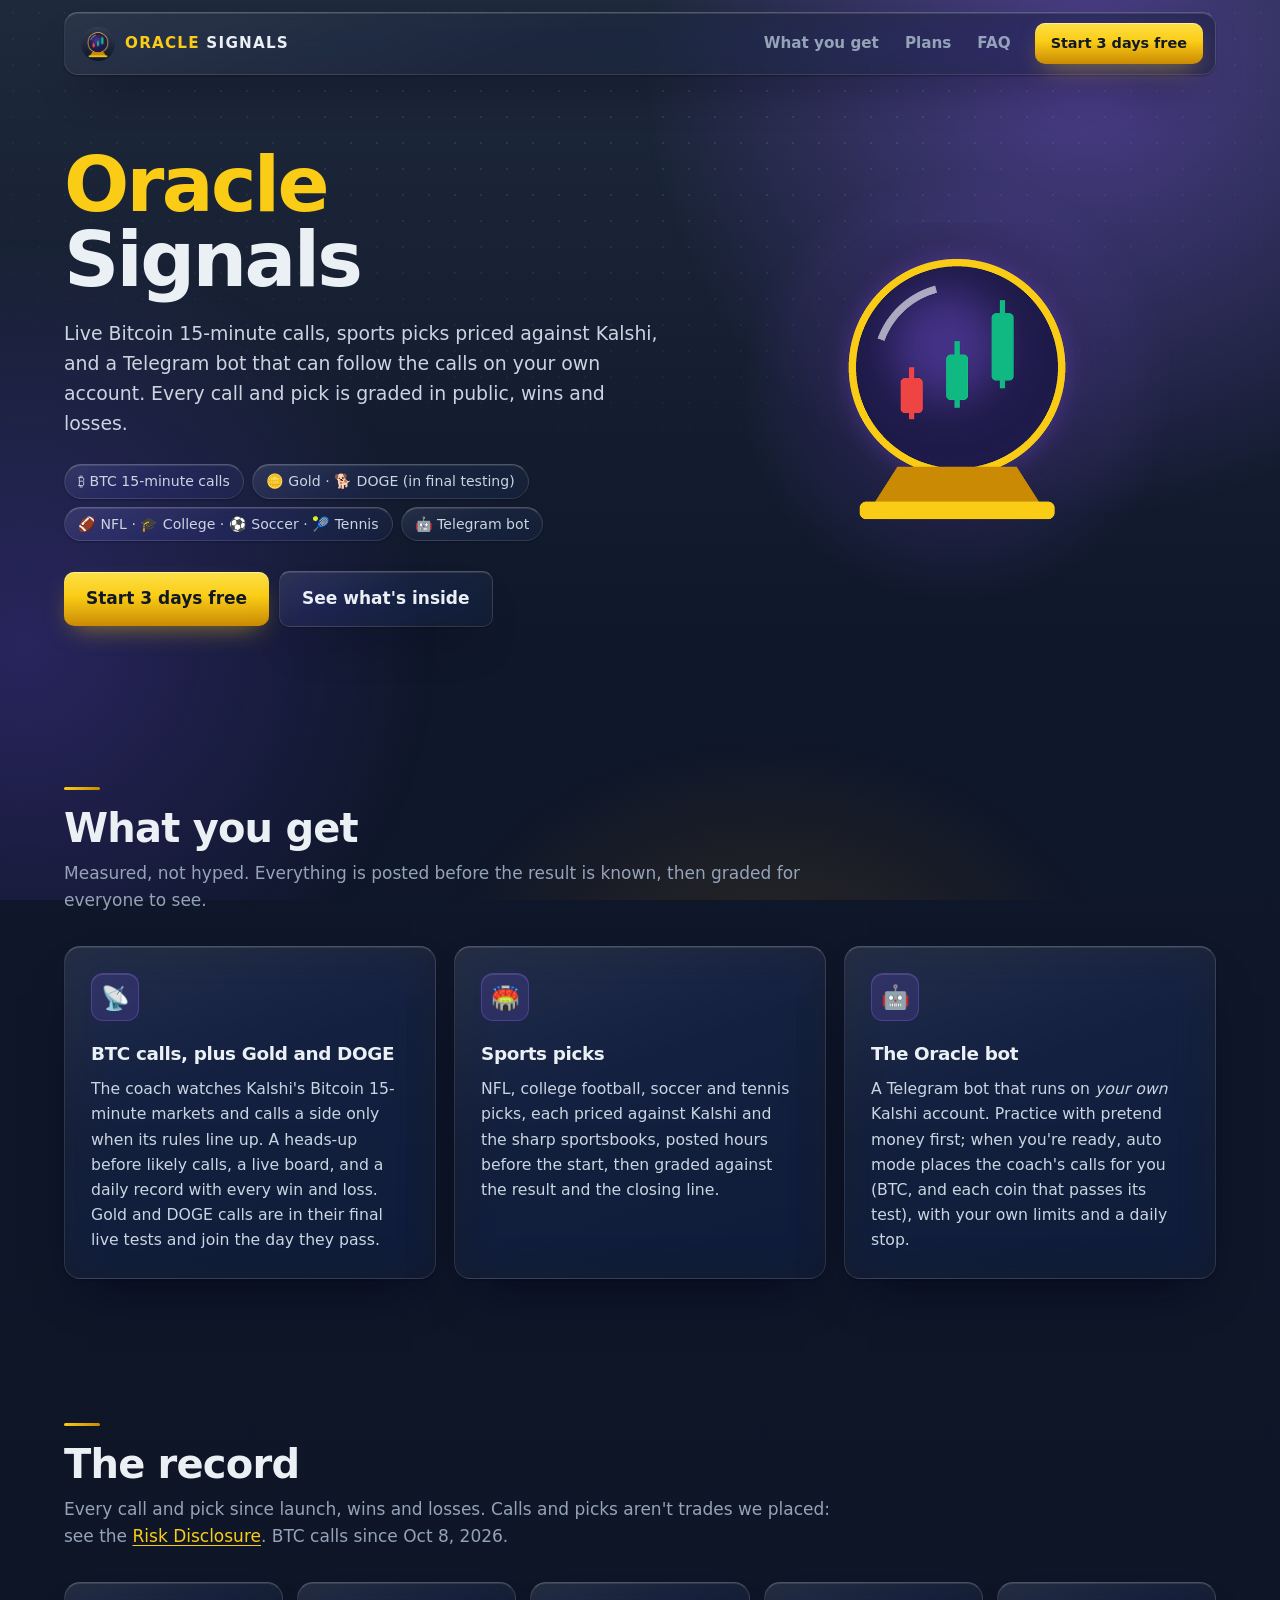
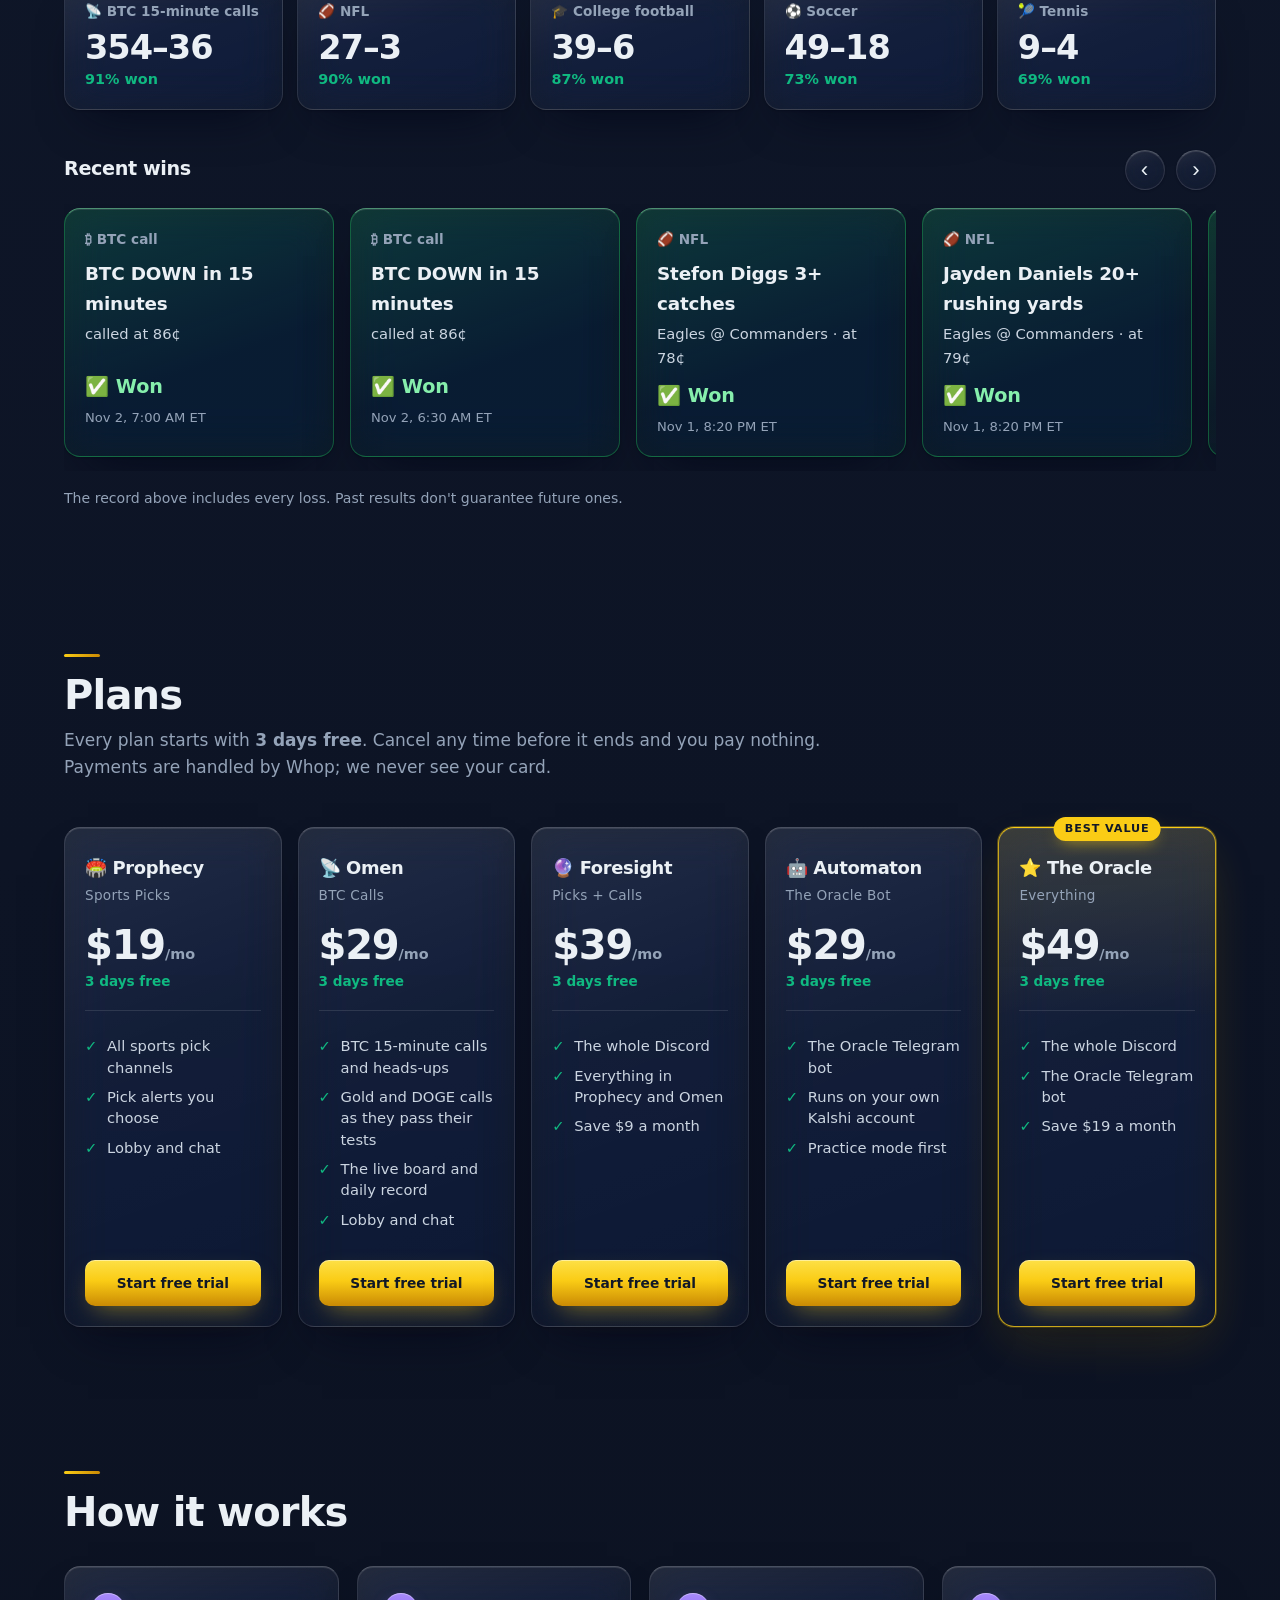
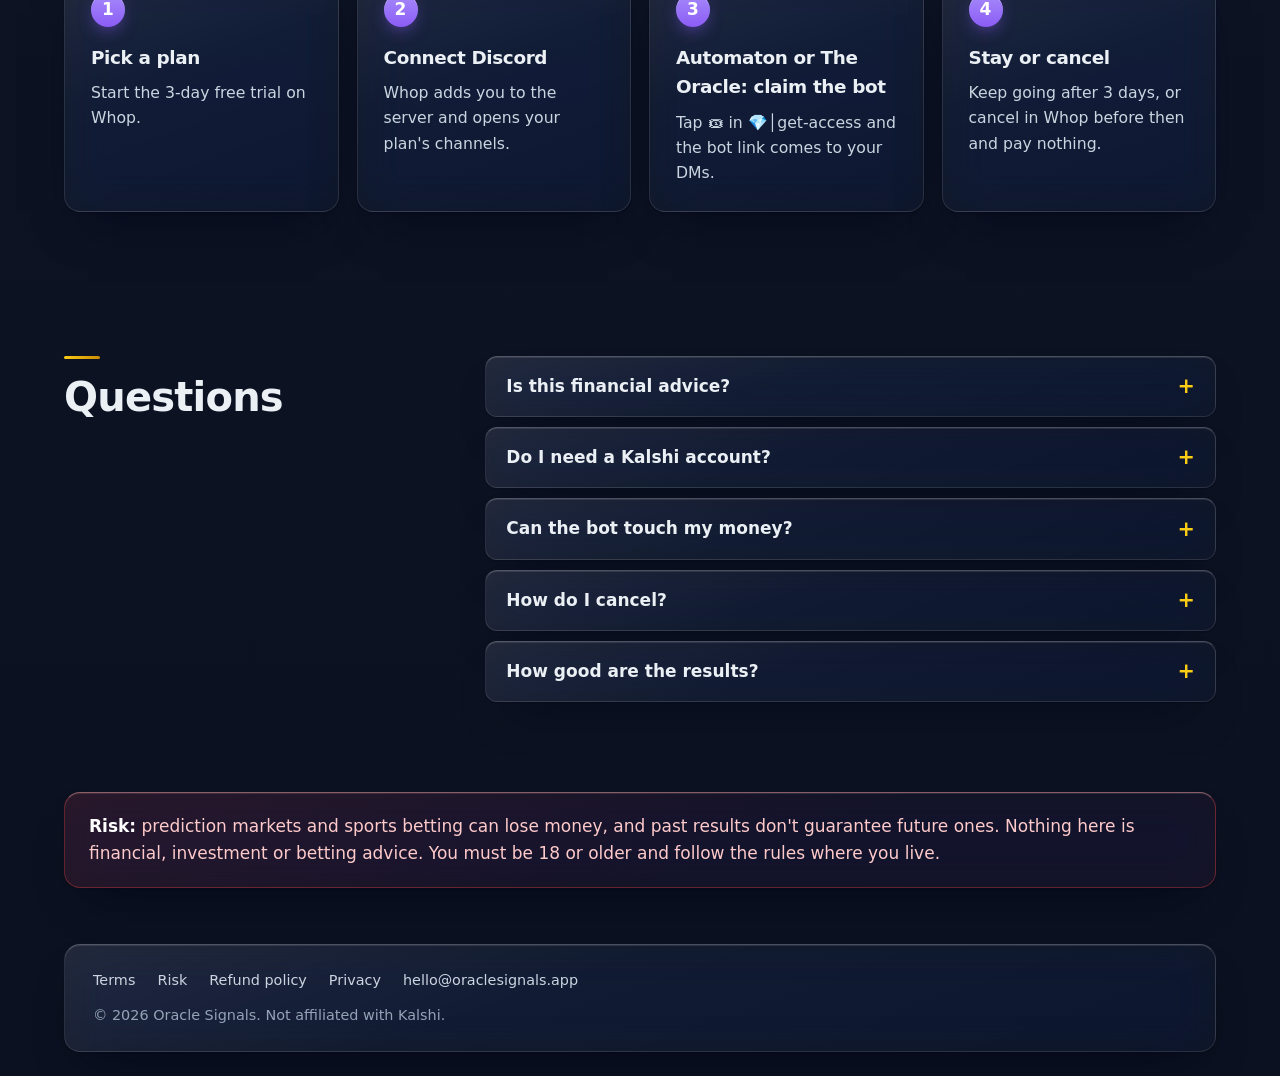
==== index.html @ cc956f9a "💳 Plans open: Start free trial buttons link to Whop" ====
<!doctype html>
<html lang="en">
<head>
<meta charset="utf-8">
<meta name="viewport" content="width=device-width, initial-scale=1">
<meta http-equiv="Content-Security-Policy" content="default-src 'self'; script-src 'self' 'unsafe-inline' https://t.whop.tw https://static.cloudflareinsights.com; connect-src 'self' https://t.whop.tw https://cloudflareinsights.com; img-src 'self' data: https:; style-src 'self' 'unsafe-inline'; font-src 'self'; frame-src 'none'; object-src 'none'; base-uri 'self'; form-action 'none'; upgrade-insecure-requests">
<meta name="referrer" content="strict-origin-when-cross-origin">
<title>Oracle Signals · BTC calls, sports picks and the Oracle bot</title>
<meta name="description" content="Live Bitcoin 15-minute calls, sports picks priced against Kalshi, and the Oracle Telegram bot. Every call graded in public. 3 days free.">
<meta property="og:title" content="Oracle Signals">
<meta property="og:description" content="BTC calls · sports picks · the Oracle bot. Every call graded in public. 3 days free.">
<meta property="og:image" content="https://oraclesignals.app/assets/og.png">
<meta property="og:url" content="https://oraclesignals.app/">
<meta property="og:type" content="website">
<meta name="twitter:card" content="summary_large_image">
<meta name="twitter:image" content="https://oraclesignals.app/assets/og.png">
<meta name="theme-color" content="#0f172a">
<link rel="icon" href="assets/favicon-32.png">
<link rel="apple-touch-icon" href="assets/icon-180.png">
<link rel="stylesheet" href="style.css">
<!-- Whop pixel: page views and purchases for the Whop dashboard (docs.whop.com/developer/ads/pixel). Not loaded
     when the browser asks not to be tracked (Global Privacy Control or Do Not Track). -->
<script>
if (!(navigator.globalPrivacyControl || navigator.doNotTrack === "1" || window.doNotTrack === "1")) {
!function(w,d,s,u,n,a,b){if(w[n])return;a=w[n]={q:[],t:+new Date,s:[],o:u,track:function(){a.q.push([+new Date].concat([].slice.call(arguments)))},setScope:function(){a.s=[].slice.call(arguments).filter(function(x){return typeof x==="string"});a.q.push([+new Date,"setScope"].concat(a.s))},scope:function(){var c=[].slice.call(arguments);return{track:function(){a.q.push([+new Date].concat([].slice.call(arguments)).concat([{__scope:c}]))}}}};b=d.createElement(s);b.async=1;b.src=u+"/s.js";d.getElementsByTagName(s)[0].parentNode.insertBefore(b,d.getElementsByTagName(s)[0])}(window,document,"script","https://t.whop.tw","whop");
whop.setScope("biz_SU1IiiyXN9Ee8N");
whop.track("page");
}
</script>
<!-- Cloudflare Web Analytics: page counts without cookies (privacy policy §5) -->
<script type='module' src='https://static.cloudflareinsights.com/beacon.min.js' data-cf-beacon='{"token": "65ea6c81eb344fe2aa8e6cfeea8adf7d"}'></script>
</head>
<body>
<div class="wrap">
  <header class="top">
    <a class="brand" href="./"><img src="assets/icon-180.png" alt=""><span><b>ORACLE</b> SIGNALS</span></a>
    <nav class="nav"><a href="#what">What you get</a><a href="#plans">Plans</a><a href="#faq">FAQ</a></nav>
    <a class="btn" href="#plans">Start 3 days free</a>
  </header>

  <div class="hero">
    <div>
      <h1><span class="gold">Oracle</span>Signals</h1>
      <p class="lead">Live Bitcoin 15-minute calls, sports picks priced against Kalshi, and a Telegram bot that can
        follow the calls on your own account. Every call and pick is graded in public, wins and losses.</p>
      <ul class="tags"><li>₿ BTC 15-minute calls</li><li>🪙 Gold · 🐕 DOGE (in final testing)</li><li>🏈 NFL · 🎓 College · ⚽ Soccer · 🎾 Tennis</li>
        <li>🤖 Telegram bot</li></ul>
      <a class="btn" href="#plans">Start 3 days free</a><a class="btn ghost" href="#what">See what's inside</a>
    </div>
    <img class="orb" src="assets/orb.png" alt="The Oracle Signals crystal ball">
  </div>

  <section id="what">
    <h2>What you get</h2>
    <p class="sub">Measured, not hyped. Everything is posted before the result is known, then graded for everyone to see.</p>
    <div class="grid">
      <div class="card"><span class="icon">📡</span><h3>BTC calls, plus Gold and DOGE</h3>
        <p>The coach watches Kalshi's Bitcoin 15-minute markets and calls a side only when its rules line up. A
          heads-up before likely calls, a live board, and a daily record with every win and loss. Gold and DOGE
          calls are in their final live tests and join the day they pass.</p></div>
      <div class="card"><span class="icon">🏟️</span><h3>Sports picks</h3>
        <p>NFL, college football, soccer and tennis picks, each priced against Kalshi and the sharp sportsbooks,
          posted hours before the start, then graded against the result and the closing line.</p></div>
      <div class="card"><span class="icon">🤖</span><h3>The Oracle bot</h3>
        <p>A Telegram bot that runs on <i>your own</i> Kalshi account. Practice with pretend money first; when you're
          ready, auto mode places the coach's calls for you (BTC, and each coin that passes its test), with your own
          limits and a daily stop.</p></div>
    </div>
  </section>

  <section id="results" hidden>
    <h2>The record</h2>
    <p class="sub">Every call and pick since launch, wins and losses. Calls and picks aren't trades we placed: see the <a href="risk.html">Risk Disclosure</a>.
      <span id="updated"></span></p>
    <div class="stats" id="stats"></div>
    <div class="carousel-head"><h3>Recent wins</h3>
      <div class="arrows"><button type="button" id="prev" aria-label="Previous">‹</button>
        <button type="button" id="next" aria-label="Next">›</button></div></div>
    <div class="carousel" id="wins" tabindex="0" aria-label="Recent wins"></div>
    <p class="note">The record above includes every loss. Past results don't guarantee future ones.</p>
  </section>

  <section id="plans">
    <h2>Plans</h2>
    <p class="sub">Every plan starts with <b>3 days free</b>. Cancel any time before it ends and you pay nothing.
      Payments are handled by Whop; we never see your card.</p>
    <div class="plans">
      <div class="plan"><h3>🏟️ Prophecy</h3><div class="tag">Sports Picks</div><div class="price">$19<small>/mo</small></div>
        <div class="trial">3 days free</div>
        <ul><li>All sports pick channels</li><li>Pick alerts you choose</li><li>Lobby and chat</li></ul>
        <a class="btn" href="https://whop.com/oraclesignals/sports-picks-72-3c51/">Start free trial</a></div>
      <div class="plan"><h3>📡 Omen</h3><div class="tag">BTC Calls</div><div class="price">$29<small>/mo</small></div>
        <div class="trial">3 days free</div>
        <ul><li>BTC 15-minute calls and heads-ups</li><li>Gold and DOGE calls as they pass their tests</li><li>The live board and daily record</li><li>Lobby and chat</li></ul>
        <a class="btn" href="https://whop.com/oraclesignals/calls-51/">Start free trial</a></div>
      <div class="plan"><h3>🔮 Foresight</h3><div class="tag">Picks + Calls</div><div class="price">$39<small>/mo</small></div>
        <div class="trial">3 days free</div>
        <ul><li>The whole Discord</li><li>Everything in Prophecy and Omen</li><li>Save $9 a month</li></ul>
        <a class="btn" href="https://whop.com/oraclesignals/picks-calls/">Start free trial</a></div>
      <div class="plan"><h3>🤖 Automaton</h3><div class="tag">The Oracle Bot</div><div class="price">$29<small>/mo</small></div>
        <div class="trial">3 days free</div>
        <ul><li>The Oracle Telegram bot</li><li>Runs on your own Kalshi account</li><li>Practice mode first</li></ul>
        <a class="btn" href="https://whop.com/oraclesignals/the-oracle-bot/">Start free trial</a></div>
      <div class="plan best"><span class="badge">BEST VALUE</span><h3>⭐ The Oracle</h3><div class="tag">Everything</div>
        <div class="price">$49<small>/mo</small></div><div class="trial">3 days free</div>
        <ul><li>The whole Discord</li><li>The Oracle Telegram bot</li><li>Save $19 a month</li></ul>
        <a class="btn" href="https://whop.com/oraclesignals/everything-80-07d2/">Start free trial</a></div>
    </div>
  </section>

  <section id="how">
    <h2>How it works</h2>
    <div class="steps">
      <div class="card"><h3>Pick a plan</h3><p>Start the 3-day free trial on Whop.</p></div>
      <div class="card"><h3>Connect Discord</h3><p>Whop adds you to the server and opens your plan's channels.</p></div>
      <div class="card"><h3>Automaton or The Oracle: claim the bot</h3><p>Tap 🎟 in 💎│get-access and the bot link comes to your DMs.</p></div>
      <div class="card"><h3>Stay or cancel</h3><p>Keep going after 3 days, or cancel in Whop before then and pay nothing.</p></div>
    </div>
  </section>

  <section id="faq">
    <h2>Questions</h2>
    <details><summary>Is this financial advice?</summary>
      <p>No. Oracle Signals shares calls, picks and tools for education and entertainment. You decide what to
        trade or bet, and you can lose money.</p></details>
    <details><summary>Do I need a Kalshi account?</summary>
      <p>Only to trade the calls or use the bot with real money. Kalshi is a US exchange regulated by the CFTC; you
        open and fund your own account there. Oracle Signals is not affiliated with Kalshi.</p></details>
    <details><summary>Can the bot touch my money?</summary>
      <p>It places trades on your Kalshi account only within the limits you set, and it never withdraws money. Your
        Kalshi key is stored encrypted, and you can disconnect at any time, which deletes it.</p></details>
    <details><summary>How do I cancel?</summary>
      <p>In your Whop account, under your membership. Access lasts to the end of the period you paid for. See the
        <a href="refund.html">refund policy</a>.</p></details>
    <details><summary>How good are the results?</summary>
      <p>Every call and pick is graded in public in the Discord, with a daily and weekly record, losses included. Past
        results don't promise future ones.</p></details>
  </section>

  <div class="risk"><b>Risk:</b> prediction markets and sports betting can lose money, and past results don't
    guarantee future ones. Nothing here is financial, investment or betting advice. You must be 18 or older and
    follow the rules where you live.</div>

  <footer>
    <div class="links"><a href="terms.html">Terms</a><a href="risk.html">Risk</a><a href="refund.html">Refund policy</a>
      <a href="privacy.html">Privacy</a><a href="mailto:hello@oraclesignals.app">hello@oraclesignals.app</a></div>
    © 2026 Oracle Signals. Not affiliated with Kalshi.
  </footer>
</div>
<script>
// The record (record.json, refreshed hourly by the server). Without it the section simply stays hidden.
(async () => {
  let d;
  try {
    const r = await fetch("record.json", {cache: "no-store"});
    if (!r.ok) return;
    d = await r.json();
  } catch (e) { return; }
  const el = (tag, cls, text) => { const n = document.createElement(tag); if (cls) n.className = cls;
    if (text !== undefined) n.textContent = text; return n; };
  const stats = document.getElementById("stats");
  for (const s of [d.btc, ...(d.coins || []), ...(d.sports || [])]) {
    if (!s || !(s.won + s.lost)) continue;
    const box = el("div", "stat");
    box.append(el("div", "stat-label", `${s.emoji} ${s.label}`),
               el("div", "stat-rec", `${s.won}–${s.lost}${s.push ? "–" + s.push : ""}`),
               el("div", "stat-pct", `${Math.round(100 * s.won / (s.won + s.lost))}% won`));
    stats.append(box);
  }
  if (d.btc && d.btc.since) document.getElementById("updated").textContent = `BTC calls since ${d.btc.since}.`;
  const row = document.getElementById("wins");
  for (const w of d.wins || []) {
    const c = el("article", "win");
    c.append(el("div", "win-top", `${w.emoji} ${w.kind}`), el("div", "win-title", w.title),
             el("div", "win-detail", w.detail), el("div", "win-pnl", "✅ Won"),
             el("div", "win-when", w.when));
    row.append(c);
  }
  document.getElementById("results").hidden = false;
  const step = () => (row.querySelector(".win")?.offsetWidth || 260) + 16;
  document.getElementById("prev").onclick = () => row.scrollBy({left: -step(), behavior: "smooth"});
  document.getElementById("next").onclick = () => row.scrollBy({left: step(), behavior: "smooth"});
  if (!matchMedia("(prefers-reduced-motion: reduce)").matches) {
    let paused = false;
    for (const ev of ["mouseenter", "focusin", "touchstart"]) row.addEventListener(ev, () => paused = true);
    for (const ev of ["mouseleave", "focusout"]) row.addEventListener(ev, () => paused = false);
    setInterval(() => {
      if (paused || document.hidden) return;
      const end = row.scrollLeft + row.clientWidth >= row.scrollWidth - 4;
      row.scrollTo({left: end ? 0 : row.scrollLeft + step(), behavior: "smooth"});
    }, 3500);
  }
})();
</script>
</body>
</html>
---- style.css ----
/* Oracle Signals: the same palette as the Discord art (kalshibot/brand.py, btc_cards.THEMES), in frosted glass */
:root {
  --slate-top: #334155;
  --slate: #0f172a;
  --ink: #0b1120;
  --panel: rgba(30, 41, 59, 0.72);       /* the solid fallback where glass isn't supported */
  --line: rgba(148, 163, 184, 0.18);
  --gold: #facc15;
  --gold-deep: #ca8a04;
  --violet: #8b5cf6;
  --green: #10b981;
  --red: #ef4444;
  --text: #ebf0f5;
  --soft: #cbd5e1;
  --muted: #94a3b8;
  --radius: 16px;
  --radius-sm: 10px;

  /* glass: a frosted fill lit from the top left, a hairline edge brighter along the top, and a soft lift */
  --glass: linear-gradient(160deg, rgba(255, 255, 255, .10) 0%, rgba(255, 255, 255, .045) 42%, rgba(255, 255, 255, .025) 100%);
  --glass-line: rgba(255, 255, 255, .11);
  --glass-top: rgba(255, 255, 255, .24);
  --glass-blur: blur(20px) saturate(170%);
  --glass-shadow: inset 0 1px 0 rgba(255, 255, 255, .10), 0 1px 2px rgba(2, 6, 23, .35),
                  0 24px 48px -24px rgba(2, 6, 23, .85);
}

* { box-sizing: border-box; }

html { scroll-behavior: smooth; }

body {
  margin: 0;
  color: var(--text);
  background: var(--ink) linear-gradient(180deg, #1e293b 0%, var(--slate) 640px, var(--ink) 100%) no-repeat;
  font: 17px/1.6 Inter, system-ui, -apple-system, "Segoe UI Variable Text", "Segoe UI", Roboto, "Helvetica Neue",
        Arial, sans-serif;
  -webkit-font-smoothing: antialiased;
  text-rendering: optimizeLegibility;
}
/* light behind the glass, in the orb's colours: violet glows and a little of its gold base. Fixed, so every section
   slides over it */
body::before { content: ""; position: fixed; inset: 0; z-index: -1; pointer-events: none;
               background: radial-gradient(50vw 50vw at 85% 8%, rgba(139, 92, 246, .42), transparent 70%),
                           radial-gradient(46vw 46vw at 2% 72%, rgba(99, 70, 214, .30), transparent 70%),
                           radial-gradient(38vw 28vw at 60% 110%, rgba(202, 138, 4, .16), transparent 70%); }
/* a fine dot grid that fades out: crisp around the panels, frosted behind them */
body::after { content: ""; position: fixed; inset: 0; z-index: -1; pointer-events: none;
              background-image: radial-gradient(rgba(255, 255, 255, .09) 1px, transparent 1.4px);
              background-size: 26px 26px;
              -webkit-mask-image: radial-gradient(ellipse 90% 70% at 50% 0%, #000 25%, transparent 80%);
              mask-image: radial-gradient(ellipse 90% 70% at 50% 0%, #000 25%, transparent 80%); }

a { color: var(--gold); text-underline-offset: 3px; }
a:hover { color: #fde68a; }
h1, h2, h3 { letter-spacing: -.02em; }

.wrap { max-width: 1200px; margin: 0 auto; padding: 0 24px; }

/* 🧊 the glass, shared by every panel */
.top, .tags li, .btn.ghost, .btn.soon, .card, .plan, .stat, .arrows button, details, .doc, footer {
  background: var(--glass);
  border: 1px solid var(--glass-line); border-top-color: var(--glass-top);
  box-shadow: var(--glass-shadow);
  -webkit-backdrop-filter: var(--glass-blur); backdrop-filter: var(--glass-blur);
}

/* top bar: glass, and it stays at the top while you scroll */
.top { position: sticky; top: 12px; z-index: 10; display: flex; align-items: center; gap: 24px;
       margin-top: 12px; padding: 10px 12px 10px 16px; border-radius: 14px;
       background-color: rgba(15, 23, 42, .55); }
.brand { display: flex; align-items: center; gap: 10px; text-decoration: none; color: var(--text); font-weight: 800;
         letter-spacing: .08em; white-space: nowrap; font-size: .95rem; }
.brand img { width: 34px; height: 34px; border-radius: 50%; }
.brand b { color: var(--gold); }
.nav { display: flex; gap: 26px; margin-left: auto; }
.nav a { color: var(--muted); text-decoration: none; font-weight: 600; font-size: .95rem; }
.nav a:hover { color: var(--text); }
.top .btn { padding: 9px 16px; font-size: .9rem; white-space: nowrap; }

/* hero */
.hero { display: grid; grid-template-columns: 1.15fr 1fr; gap: 40px; align-items: center; padding: 72px 0 88px; }
.hero h1 { font-size: clamp(2.8rem, 6.2vw, 4.8rem); line-height: .98; margin: 0 0 20px; font-weight: 900;
           letter-spacing: -.035em; }
.hero h1 .gold { color: var(--gold); display: block; }
.hero p.lead { font-size: 1.18rem; color: var(--soft); margin: 0 0 26px; max-width: 33em; }
/* the orb sits in a soft purple glow that fades out to nothing: no edge */
.hero .orb { width: 100%; max-width: 440px; justify-self: center; padding: 56px;
             background: radial-gradient(closest-side, rgba(139, 92, 246, .30), rgba(139, 92, 246, .12) 55%,
                                         rgba(139, 92, 246, 0) 100%); }
.tags { display: flex; flex-wrap: wrap; gap: 8px; margin: 0 0 30px; padding: 0; list-style: none; }
.tags li { border-radius: 999px; padding: 5px 13px; font-size: .88rem; color: var(--soft); }

.btn { display: inline-block; padding: 13px 22px; border-radius: var(--radius-sm); font-weight: 800; text-decoration: none;
       background: linear-gradient(180deg, #fde047, var(--gold) 45%, var(--gold-deep)); color: #111827; border: 0;
       box-shadow: inset 0 1px 0 rgba(255, 255, 255, .45), 0 10px 26px -10px rgba(250, 204, 21, .55);
       transition: transform .15s ease, filter .15s ease; }
.btn:hover { color: #111827; filter: brightness(1.06); transform: translateY(-1px); }
.btn.ghost { color: var(--text); margin-left: 10px; }
.btn.ghost:hover { color: var(--text); border-color: rgba(255, 255, 255, .28); }

/* sections */
section { padding: 72px 0; scroll-margin-top: 84px; }
section h2 { font-size: clamp(1.8rem, 3.6vw, 2.5rem); line-height: 1.1; margin: 0 0 10px; font-weight: 900; }
section h2::before { content: ""; display: block; width: 36px; height: 3px; border-radius: 3px; margin-bottom: 16px;
                     background: linear-gradient(90deg, var(--gold), var(--gold-deep)); }
section p.sub { color: var(--muted); margin: 0 0 32px; max-width: 46em; }

.grid { display: grid; gap: 18px; grid-template-columns: repeat(3, 1fr); }
.card { border-radius: var(--radius); padding: 26px; transition: transform .2s ease, border-color .2s ease; }
.card:hover, .plan:hover, .stat:hover { border-color: rgba(255, 255, 255, .2); border-top-color: rgba(255, 255, 255, .34); }
.card h3 { margin: 0 0 8px; font-size: 1.15rem; }
.card p { margin: 0; color: var(--soft); font-size: .98rem; }
.card .icon { display: grid; place-items: center; width: 48px; height: 48px; margin-bottom: 18px; border-radius: 12px;
              font-size: 1.45rem; background: rgba(139, 92, 246, .16); border: 1px solid rgba(139, 92, 246, .35);
              box-shadow: inset 0 1px 0 rgba(255, 255, 255, .12); }

/* plans */
.plans { display: grid; gap: 16px; grid-template-columns: repeat(5, minmax(0, 1fr)); align-items: stretch; padding-top: 14px; }
.plan { position: relative; display: flex; flex-direction: column; border-radius: var(--radius); padding: 26px 20px 20px;
        transition: transform .2s ease, border-color .2s ease; }
.plan.best { border-color: rgba(250, 204, 21, .75); border-top-color: var(--gold);
             background: linear-gradient(180deg, rgba(250, 204, 21, .11), rgba(250, 204, 21, 0) 38%), var(--glass);
             box-shadow: var(--glass-shadow), 0 0 0 1px rgba(250, 204, 21, .35), 0 18px 50px -12px rgba(250, 204, 21, .22); }
.plan .badge { position: absolute; top: -11px; left: 50%; transform: translateX(-50%); white-space: nowrap;
               font-size: .7rem; font-weight: 800; letter-spacing: .08em; color: #111827; background: var(--gold);
               border-radius: 999px; padding: 3px 11px; box-shadow: 0 6px 16px -6px rgba(250, 204, 21, .7); }
.plan h3 { margin: 0; font-size: 1.12rem; }
.plan .tag { color: var(--muted); font-size: .85rem; margin: 2px 0 0; letter-spacing: .02em; }
.plan .price { font-size: 2.5rem; font-weight: 900; letter-spacing: -.03em; margin: 16px 0 0; line-height: 1.1;
               font-variant-numeric: tabular-nums; }
.plan .price small { font-size: .9rem; color: var(--muted); font-weight: 600; letter-spacing: 0; }
.plan .trial { color: var(--green); font-weight: 700; font-size: .85rem; margin: 4px 0 18px; }
.plan ul { list-style: none; margin: 0 0 22px; padding: 16px 0 0; border-top: 1px solid var(--glass-line);
           color: var(--soft); font-size: .92rem; flex: 1; }
.plan li { position: relative; margin: 8px 0; padding-left: 22px; line-height: 1.45; }
.plan li::before { content: "✓"; position: absolute; left: 0; top: 0; color: var(--green); font-weight: 900; }
.plan .btn { display: block; text-align: center; padding: 12px 8px; font-size: .86rem; }

/* the record and the carousel of recent wins */
.stats { display: grid; gap: 14px; grid-template-columns: repeat(auto-fit, minmax(180px, 1fr)); margin-bottom: 40px; }
.stat { border-radius: var(--radius); padding: 18px 20px; transition: border-color .2s ease; }
.stat-label { color: var(--muted); font-weight: 700; font-size: .85rem; }
.stat-rec { font-size: 2.1rem; font-weight: 900; margin-top: 6px; letter-spacing: -.03em; line-height: 1.15;
            font-variant-numeric: tabular-nums; }
.stat-pct { color: var(--green); font-size: .9rem; font-weight: 700; }
.stat-pnl { font-weight: 800; margin-top: 6px; font-size: .95rem; }
.stat-pnl.up { color: var(--green); }
.stat-pnl.down { color: var(--red); }
.carousel-head { display: flex; align-items: center; justify-content: space-between; margin-bottom: 14px; }
.carousel-head h3 { margin: 0; font-size: 1.2rem; }
.arrows button { width: 40px; height: 40px; border-radius: 50%; color: var(--text); font-size: 1.4rem; line-height: 1;
                 cursor: pointer; margin-left: 6px; }
.arrows button:hover { border-color: var(--gold); color: var(--gold); }
.carousel { display: flex; gap: 16px; overflow-x: auto; scroll-snap-type: x mandatory; padding: 4px 2px 14px;
            scrollbar-width: thin; scrollbar-color: rgba(255, 255, 255, .18) transparent; }
.win { flex: 0 0 270px; scroll-snap-align: start; border-radius: var(--radius); padding: 20px;
       background: linear-gradient(160deg, rgba(34, 197, 94, .20), rgba(21, 128, 61, .07) 60%);
       border: 1px solid rgba(34, 197, 94, .38); border-top-color: rgba(134, 239, 172, .55);
       box-shadow: var(--glass-shadow);
       -webkit-backdrop-filter: var(--glass-blur); backdrop-filter: var(--glass-blur); }
.win-top { color: var(--muted); font-weight: 700; font-size: .85rem; }
.win-title { font-size: 1.15rem; font-weight: 900; margin: 8px 0 4px; letter-spacing: -.01em; }
.win-detail { color: var(--soft); font-size: .92rem; min-height: 2.6em; }
.win-pnl { color: #86efac; font-weight: 900; font-size: 1.2rem; margin-top: 12px; }
.win-when { color: var(--muted); font-size: .82rem; margin-top: 4px; }
.note { color: var(--muted); font-size: .88rem; margin: 16px 0 0; }

/* how it works: four numbered steps */
.steps { counter-reset: s; display: grid; gap: 18px; grid-template-columns: repeat(4, 1fr); margin-top: 32px; }
.steps .card::before { counter-increment: s; content: counter(s); display: grid; place-items: center;
                       width: 34px; height: 34px; border-radius: 50%; margin-bottom: 16px;
                       background: linear-gradient(180deg, #a78bfa, var(--violet)); color: #fff; font-weight: 800;
                       box-shadow: inset 0 1px 0 rgba(255, 255, 255, .35), 0 6px 18px -6px rgba(139, 92, 246, .8); }

/* questions: the heading on the left, the answers on the right */
#faq { display: grid; grid-template-columns: minmax(0, 1fr) minmax(0, 2fr); column-gap: 56px; align-items: start; }
#faq h2 { grid-column: 1; grid-row: 1 / span 6; }
#faq details { grid-column: 2; }
details { border-radius: 12px; padding: 0; margin-bottom: 10px; }
summary { cursor: pointer; font-weight: 700; padding: 16px 20px; list-style: none; display: flex;
          justify-content: space-between; align-items: center; gap: 16px; }
summary::-webkit-details-marker { display: none; }
summary::after { content: "+"; color: var(--gold); font-size: 1.3rem; font-weight: 600; line-height: 1; }
details[open] summary::after { content: "–"; }
details p { color: var(--soft); margin: 0; padding: 0 20px 18px; }

.risk { border-radius: var(--radius); padding: 20px 24px; color: #fecaca; margin: 8px 0 56px;
        background: linear-gradient(160deg, rgba(239, 68, 68, .14), rgba(239, 68, 68, .05) 60%);
        border: 1px solid rgba(239, 68, 68, .35); border-top-color: rgba(252, 165, 165, .5);
        box-shadow: var(--glass-shadow);
        -webkit-backdrop-filter: var(--glass-blur); backdrop-filter: var(--glass-blur); }
.risk b { color: #fff; }

footer { border-radius: var(--radius); margin-bottom: 24px; padding: 24px 28px; color: var(--muted);
         font-size: .9rem; }
footer .links { display: flex; flex-wrap: wrap; gap: 8px 22px; margin-bottom: 12px; }
footer a { color: var(--soft); text-decoration: none; }
footer a:hover { color: var(--gold); }

/* legal pages: the text on one glass sheet */
.doc { display: block; max-width: 820px; margin: 40px 0 56px; padding: 40px 44px 44px; border-radius: var(--radius); }
.doc h1 { font-size: 2.4rem; margin: 0 0 6px; letter-spacing: -.03em; }
.doc .date { color: var(--muted); margin: 0 0 30px; }
.doc h2 { font-size: 1.2rem; margin: 32px 0 8px; color: var(--gold); }
.doc p, .doc li { color: var(--soft); }

/* until the plans open (Monday Nov 2): the plan buttons show the date instead of a link */
.btn.soon { color: var(--gold); border: 1px dashed rgba(250, 204, 21, .55); cursor: default; text-align: center;
            white-space: normal; }
.btn.soon:hover { filter: none; transform: none; color: var(--gold); }

/* 📜 policy pages: tables and the quoted statements */
.doc .table { overflow-x: auto; margin: 12px 0; }
.doc table { border-collapse: collapse; width: 100%; font-size: .95rem; }
.doc th, .doc td { border: 1px solid rgba(255,255,255,.12); padding: 8px 10px; text-align: left; vertical-align: top; color: var(--soft); }
.doc th { color: #e2e8f0; background: rgba(255, 255, 255, .04); }
.doc blockquote { border-left: 3px solid var(--gold); margin: 16px 0; padding: 10px 16px; color: #e2e8f0;
                  background: rgba(255,255,255,.05); border-radius: 0 8px 8px 0; }
.doc ul ul { margin-top: 6px; }

@media (hover: hover) and (prefers-reduced-motion: no-preference) {
  .card:hover, .plan:hover { transform: translateY(-3px); }
}
@media (prefers-reduced-motion: reduce) {
  html { scroll-behavior: auto; }
  .btn:hover { transform: none; }
}

@media (max-width: 1100px) {
  /* plans wrap into centred rows, so the last row never leaves a hole */
  .plans { display: flex; flex-wrap: wrap; justify-content: center; row-gap: 28px; }
  .plan { flex: 0 1 calc((100% - 32px) / 3); }
  .steps { grid-template-columns: repeat(2, 1fr); }
}
@media (max-width: 860px) {
  .grid { grid-template-columns: 1fr; }
  .plan { flex-basis: calc((100% - 16px) / 2); }
  #faq { display: block; }
}
@media (max-width: 760px) {
  :root { --glass-blur: blur(14px) saturate(160%); }
  body { font-size: 16px; }
  .wrap { padding: 0 16px; }
  .top { top: 8px; margin-top: 8px; padding: 8px 8px 8px 12px; gap: 12px; }
  .top .btn { padding: 8px 12px; font-size: .82rem; margin-left: auto; }
  .brand { font-size: .85rem; letter-spacing: .06em; }
  .brand img { width: 30px; height: 30px; }
  .nav { display: none; }
  .hero { grid-template-columns: 1fr; gap: 20px; padding: 32px 0 56px; }
  .hero .orb { max-width: 260px; padding: 34px; order: -1; }
  .btn.ghost { margin: 10px 0 0 0; }
  section { padding: 52px 0; }
  .steps { grid-template-columns: 1fr; }
  .stats { grid-template-columns: repeat(2, minmax(0, 1fr)); gap: 10px; }
  .stat { padding: 14px 16px; }
  .stat-rec { font-size: 1.7rem; }
  .plan { flex-basis: 100%; }
  .doc { padding: 26px 20px 30px; margin-top: 24px; }
  .doc h1 { font-size: 1.9rem; }
  footer { padding: 22px 20px 28px; }
}
/* small phones: the name shrinks, and on the narrowest screens only the orb icon stays beside the button */
@media (max-width: 400px) {
  .brand { font-size: .78rem; letter-spacing: .04em; gap: 8px; }
  .top .btn { padding: 8px 10px; font-size: .78rem; }
}
@media (max-width: 340px) {
  .brand span { display: none; }
}

/* browsers without backdrop-filter: solid panels, so text stays readable */
@supports not ((backdrop-filter: blur(1px)) or (-webkit-backdrop-filter: blur(1px))) {
  .top, .tags li, .btn.ghost, .btn.soon, .card, .plan, .stat, .arrows button, details, .doc, footer, .win, .risk {
    background-color: var(--panel);
  }
}
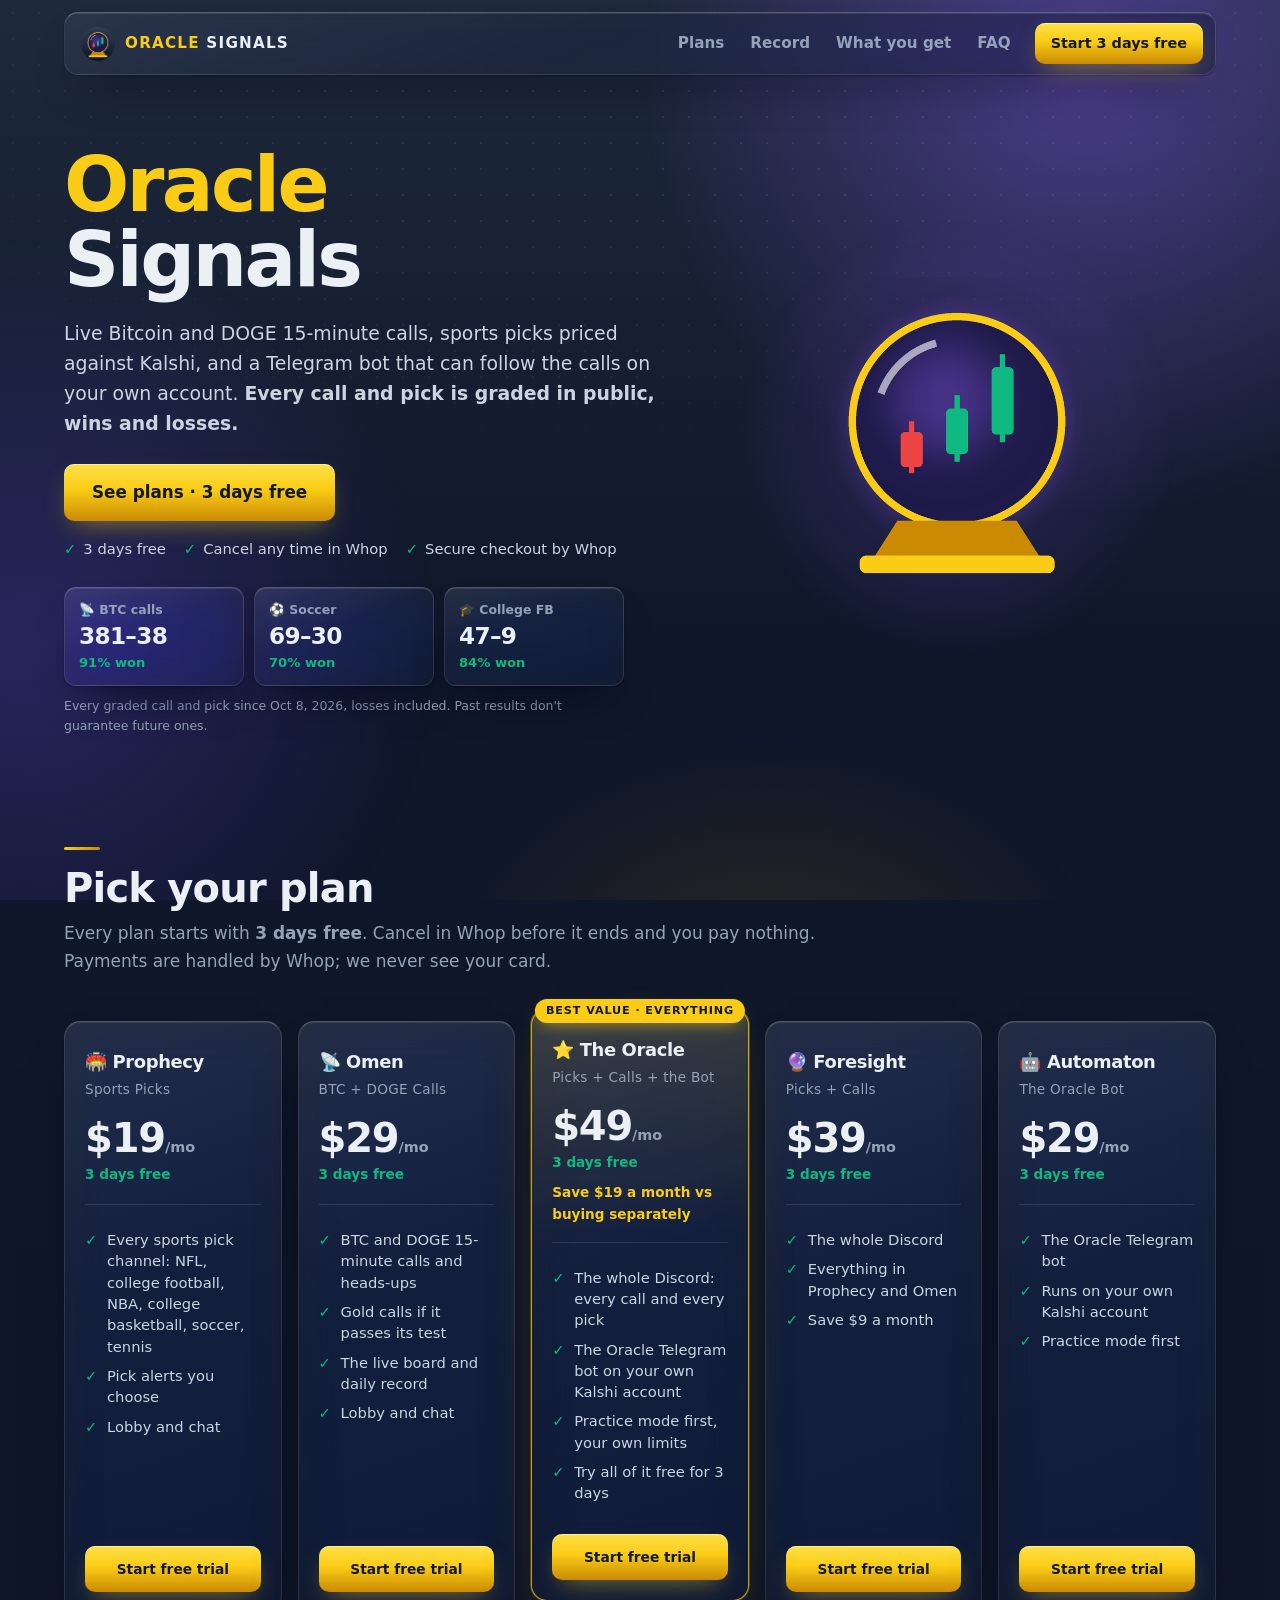
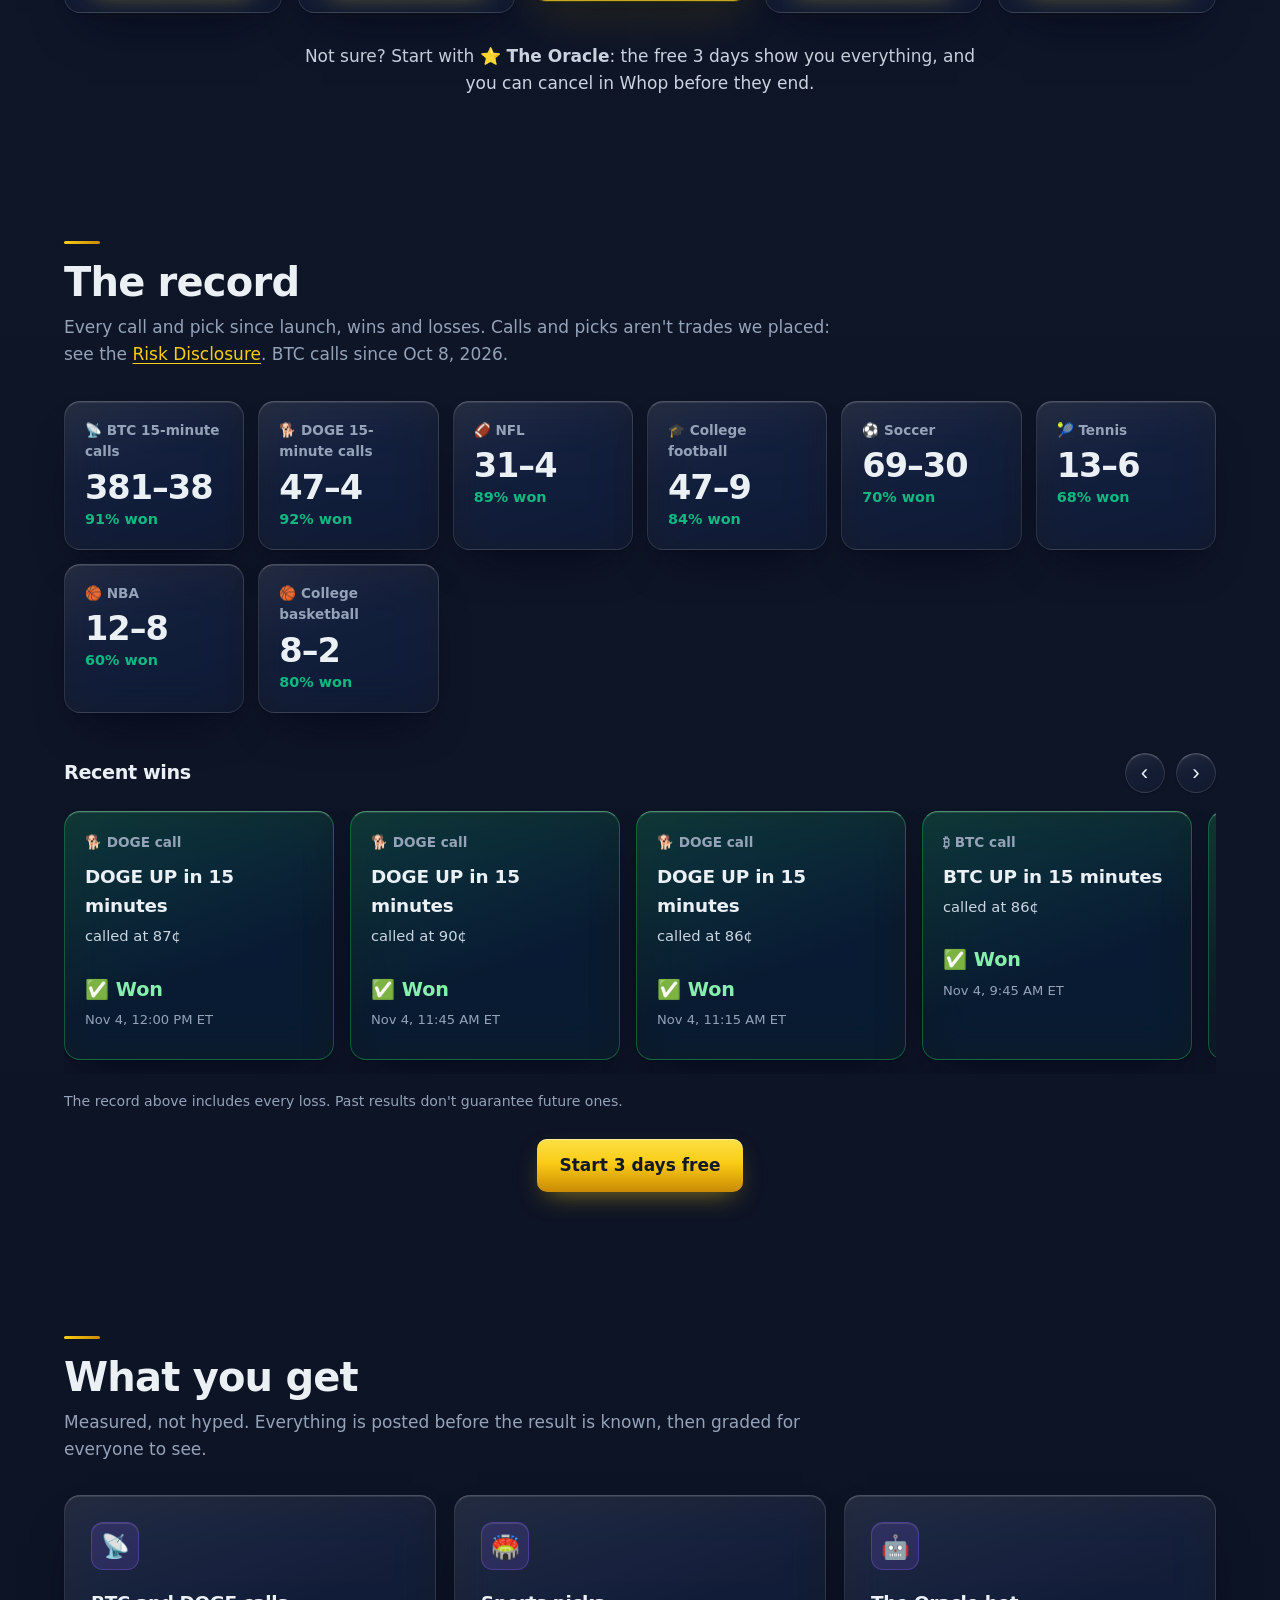
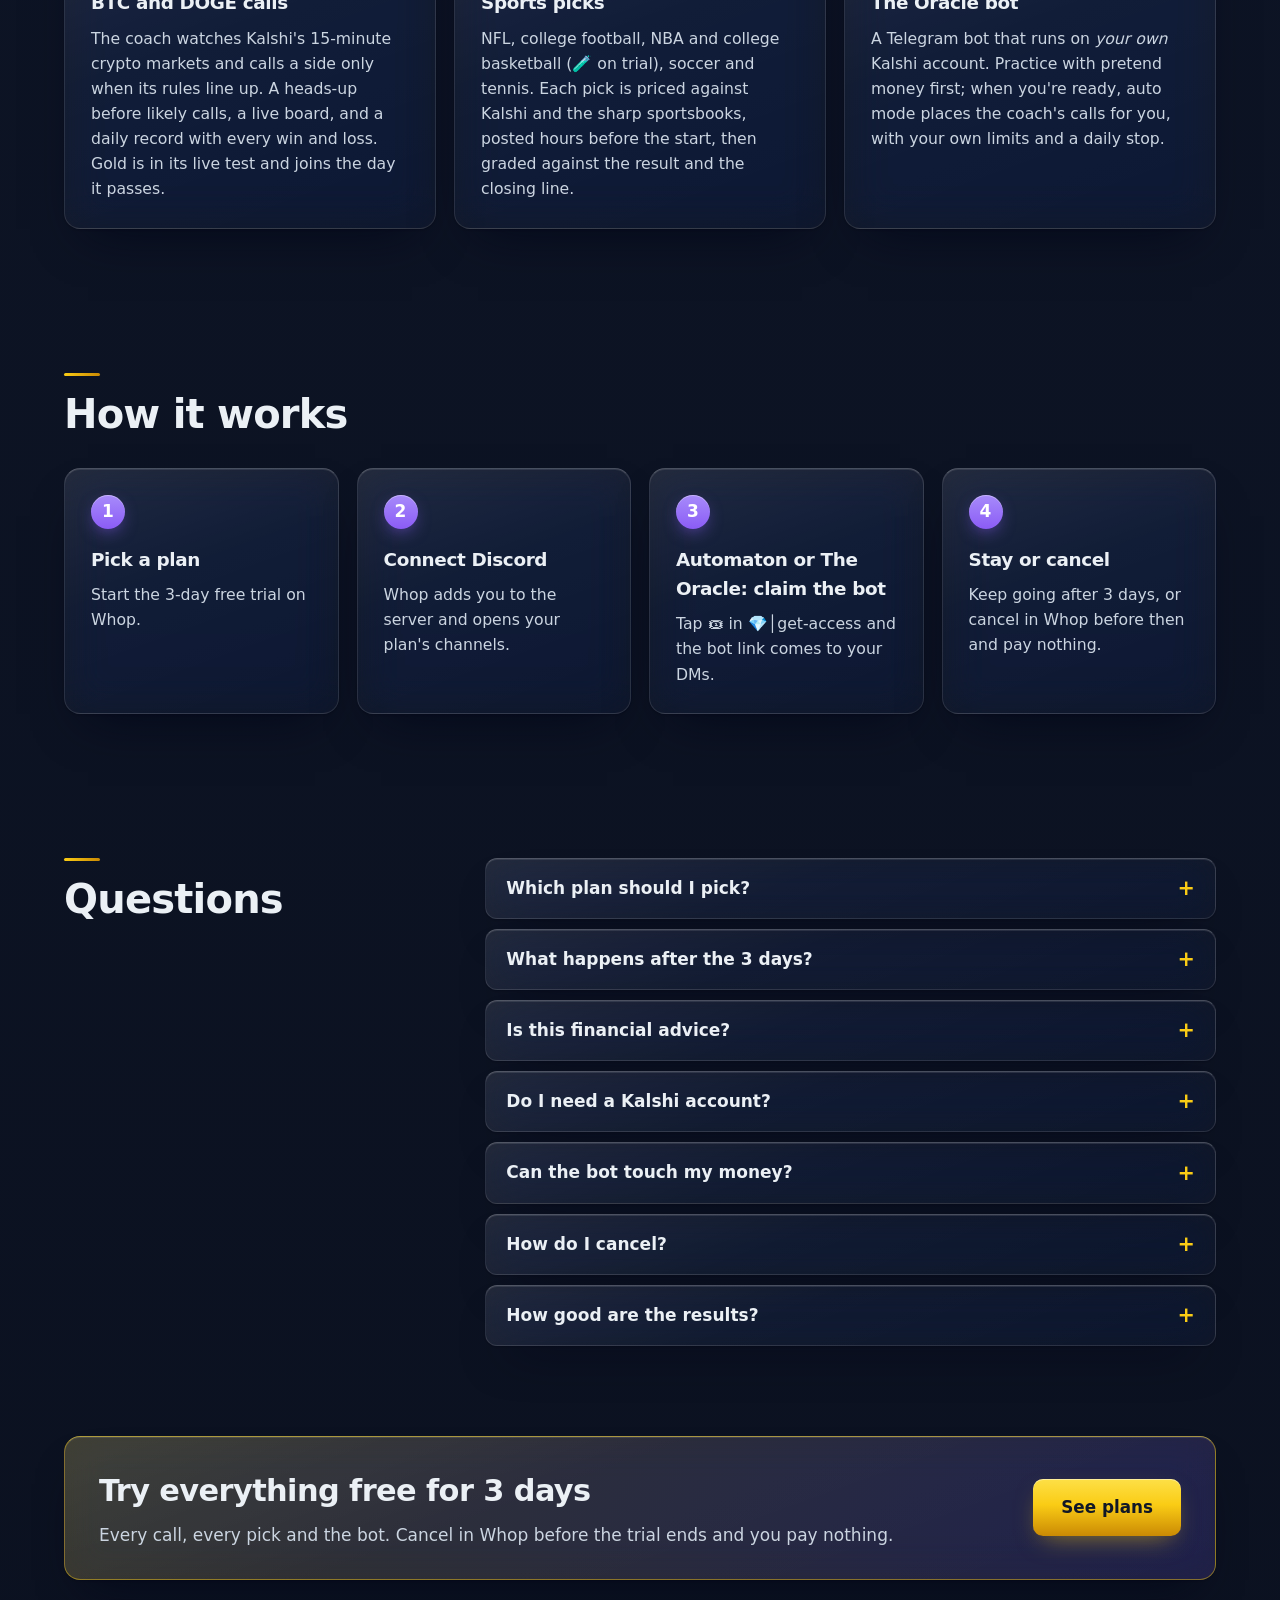
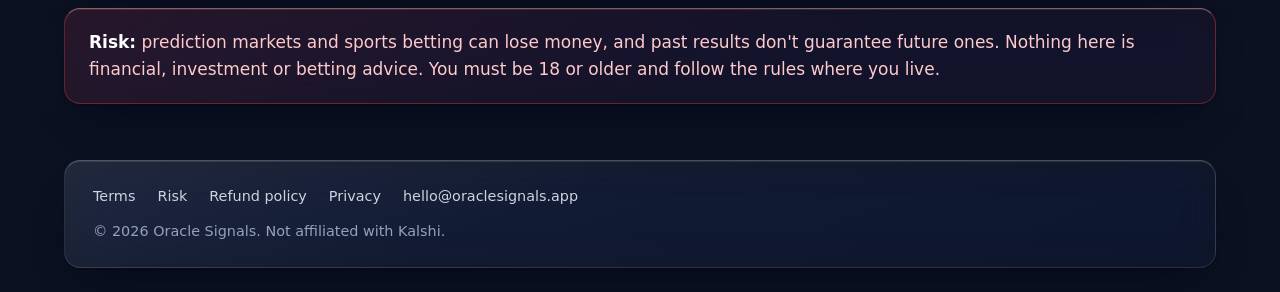
==== commit 0f56ac63: "💰 Sales layout: plans second, The Oracle featured, live record in the hero, phone bar" ====
--- a/index.html
+++ b/index.html
@@ -2,11 +2,11 @@
 <html lang="en">
 <head>
 <meta charset="utf-8">
-<meta name="viewport" content="width=device-width, initial-scale=1">
+<meta name="viewport" content="width=device-width, initial-scale=1, viewport-fit=cover">
 <meta http-equiv="Content-Security-Policy" content="default-src 'self'; script-src 'self' 'unsafe-inline' https://t.whop.tw https://static.cloudflareinsights.com; connect-src 'self' https://t.whop.tw https://cloudflareinsights.com; img-src 'self' data: https:; style-src 'self' 'unsafe-inline'; font-src 'self'; frame-src 'none'; object-src 'none'; base-uri 'self'; form-action 'none'; upgrade-insecure-requests">
 <meta name="referrer" content="strict-origin-when-cross-origin">
 <title>Oracle Signals · BTC calls, sports picks and the Oracle bot</title>
-<meta name="description" content="Live Bitcoin 15-minute calls, sports picks priced against Kalshi, and the Oracle Telegram bot. Every call graded in public. 3 days free.">
+<meta name="description" content="Live Bitcoin and DOGE 15-minute calls, sports picks priced against Kalshi, and the Oracle Telegram bot. Every call graded in public. 3 days free.">
 <meta property="og:title" content="Oracle Signals">
 <meta property="og:description" content="BTC calls · sports picks · the Oracle bot. Every call graded in public. 3 days free.">
 <meta property="og:image" content="https://oraclesignals.app/assets/og.png">
@@ -34,38 +34,51 @@
 <div class="wrap">
   <header class="top">
     <a class="brand" href="./"><img src="assets/icon-180.png" alt=""><span><b>ORACLE</b> SIGNALS</span></a>
-    <nav class="nav"><a href="#what">What you get</a><a href="#plans">Plans</a><a href="#faq">FAQ</a></nav>
+    <nav class="nav"><a href="#plans">Plans</a><a href="#results">Record</a><a href="#what">What you get</a><a href="#faq">FAQ</a></nav>
     <a class="btn" href="#plans">Start 3 days free</a>
   </header>
 
-  <div class="hero">
+  <div class="hero" id="top">
     <div>
       <h1><span class="gold">Oracle</span>Signals</h1>
-      <p class="lead">Live Bitcoin 15-minute calls, sports picks priced against Kalshi, and a Telegram bot that can
-        follow the calls on your own account. Every call and pick is graded in public, wins and losses.</p>
-      <ul class="tags"><li>₿ BTC 15-minute calls</li><li>🪙 Gold · 🐕 DOGE (in final testing)</li><li>🏈 NFL · 🎓 College · ⚽ Soccer · 🎾 Tennis</li>
-        <li>🤖 Telegram bot</li></ul>
-      <a class="btn" href="#plans">Start 3 days free</a><a class="btn ghost" href="#what">See what's inside</a>
+      <p class="lead">Live Bitcoin and DOGE 15-minute calls, sports picks priced against Kalshi, and a Telegram bot that
+        can follow the calls on your own account. <b>Every call and pick is graded in public, wins and losses.</b></p>
+      <a class="btn big" href="#plans">See plans · 3 days free</a>
+      <ul class="trust"><li>3 days free</li><li>Cancel any time in Whop</li><li>Secure checkout by Whop</li></ul>
+      <div class="proof" id="proof" hidden></div>
     </div>
     <img class="orb" src="assets/orb.png" alt="The Oracle Signals crystal ball">
   </div>
 
-  <section id="what">
-    <h2>What you get</h2>
-    <p class="sub">Measured, not hyped. Everything is posted before the result is known, then graded for everyone to see.</p>
-    <div class="grid">
-      <div class="card"><span class="icon">📡</span><h3>BTC calls, plus Gold and DOGE</h3>
-        <p>The coach watches Kalshi's Bitcoin 15-minute markets and calls a side only when its rules line up. A
-          heads-up before likely calls, a live board, and a daily record with every win and loss. Gold and DOGE
-          calls are in their final live tests and join the day they pass.</p></div>
-      <div class="card"><span class="icon">🏟️</span><h3>Sports picks</h3>
-        <p>NFL, college football, soccer and tennis picks, each priced against Kalshi and the sharp sportsbooks,
-          posted hours before the start, then graded against the result and the closing line.</p></div>
-      <div class="card"><span class="icon">🤖</span><h3>The Oracle bot</h3>
-        <p>A Telegram bot that runs on <i>your own</i> Kalshi account. Practice with pretend money first; when you're
-          ready, auto mode places the coach's calls for you (BTC, and each coin that passes its test), with your own
-          limits and a daily stop.</p></div>
-    </div>
+  <section id="plans">
+    <h2>Pick your plan</h2>
+    <p class="sub">Every plan starts with <b>3 days free</b>. Cancel in Whop before it ends and you pay nothing.
+      Payments are handled by Whop; we never see your card.</p>
+    <div class="plans">
+      <div class="plan p-picks"><h3>🏟️ Prophecy</h3><div class="tag">Sports Picks</div><div class="price">$19<small>/mo</small></div>
+        <div class="trial">3 days free</div>
+        <ul><li>Every sports pick channel: NFL, college football, NBA, college basketball, soccer, tennis</li><li>Pick alerts you choose</li><li>Lobby and chat</li></ul>
+        <a class="btn" href="https://whop.com/oraclesignals/sports-picks-72-3c51/">Start free trial</a></div>
+      <div class="plan p-calls"><h3>📡 Omen</h3><div class="tag">BTC + DOGE Calls</div><div class="price">$29<small>/mo</small></div>
+        <div class="trial">3 days free</div>
+        <ul><li>BTC and DOGE 15-minute calls and heads-ups</li><li>Gold calls if it passes its test</li><li>The live board and daily record</li><li>Lobby and chat</li></ul>
+        <a class="btn" href="https://whop.com/oraclesignals/calls-51/">Start free trial</a></div>
+      <div class="plan best p-all"><span class="badge">BEST VALUE · EVERYTHING</span><h3>⭐ The Oracle</h3><div class="tag">Picks + Calls + the Bot</div>
+        <div class="price">$49<small>/mo</small></div><div class="trial">3 days free</div>
+        <div class="save">Save $19 a month vs buying separately</div>
+        <ul><li>The whole Discord: every call and every pick</li><li>The Oracle Telegram bot on your own Kalshi account</li><li>Practice mode first, your own limits</li><li>Try all of it free for 3 days</li></ul>
+        <a class="btn" href="https://whop.com/oraclesignals/everything-80-07d2/">Start free trial</a></div>
+      <div class="plan p-both"><h3>🔮 Foresight</h3><div class="tag">Picks + Calls</div><div class="price">$39<small>/mo</small></div>
+        <div class="trial">3 days free</div>
+        <ul><li>The whole Discord</li><li>Everything in Prophecy and Omen</li><li>Save $9 a month</li></ul>
+        <a class="btn" href="https://whop.com/oraclesignals/picks-calls/">Start free trial</a></div>
+      <div class="plan p-bot"><h3>🤖 Automaton</h3><div class="tag">The Oracle Bot</div><div class="price">$29<small>/mo</small></div>
+        <div class="trial">3 days free</div>
+        <ul><li>The Oracle Telegram bot</li><li>Runs on your own Kalshi account</li><li>Practice mode first</li></ul>
+        <a class="btn" href="https://whop.com/oraclesignals/the-oracle-bot/">Start free trial</a></div>
+    </div>
+    <p class="plans-note">Not sure? Start with <b>⭐ The Oracle</b>: the free 3 days show you everything, and you can
+      cancel in Whop before they end.</p>
   </section>
 
   <section id="results" hidden>
@@ -78,33 +91,24 @@
         <button type="button" id="next" aria-label="Next">›</button></div></div>
     <div class="carousel" id="wins" tabindex="0" aria-label="Recent wins"></div>
     <p class="note">The record above includes every loss. Past results don't guarantee future ones.</p>
-  </section>
-
-  <section id="plans">
-    <h2>Plans</h2>
-    <p class="sub">Every plan starts with <b>3 days free</b>. Cancel any time before it ends and you pay nothing.
-      Payments are handled by Whop; we never see your card.</p>
-    <div class="plans">
-      <div class="plan"><h3>🏟️ Prophecy</h3><div class="tag">Sports Picks</div><div class="price">$19<small>/mo</small></div>
-        <div class="trial">3 days free</div>
-        <ul><li>All sports pick channels</li><li>Pick alerts you choose</li><li>Lobby and chat</li></ul>
-        <a class="btn" href="https://whop.com/oraclesignals/sports-picks-72-3c51/">Start free trial</a></div>
-      <div class="plan"><h3>📡 Omen</h3><div class="tag">BTC Calls</div><div class="price">$29<small>/mo</small></div>
-        <div class="trial">3 days free</div>
-        <ul><li>BTC 15-minute calls and heads-ups</li><li>Gold and DOGE calls as they pass their tests</li><li>The live board and daily record</li><li>Lobby and chat</li></ul>
-        <a class="btn" href="https://whop.com/oraclesignals/calls-51/">Start free trial</a></div>
-      <div class="plan"><h3>🔮 Foresight</h3><div class="tag">Picks + Calls</div><div class="price">$39<small>/mo</small></div>
-        <div class="trial">3 days free</div>
-        <ul><li>The whole Discord</li><li>Everything in Prophecy and Omen</li><li>Save $9 a month</li></ul>
-        <a class="btn" href="https://whop.com/oraclesignals/picks-calls/">Start free trial</a></div>
-      <div class="plan"><h3>🤖 Automaton</h3><div class="tag">The Oracle Bot</div><div class="price">$29<small>/mo</small></div>
-        <div class="trial">3 days free</div>
-        <ul><li>The Oracle Telegram bot</li><li>Runs on your own Kalshi account</li><li>Practice mode first</li></ul>
-        <a class="btn" href="https://whop.com/oraclesignals/the-oracle-bot/">Start free trial</a></div>
-      <div class="plan best"><span class="badge">BEST VALUE</span><h3>⭐ The Oracle</h3><div class="tag">Everything</div>
-        <div class="price">$49<small>/mo</small></div><div class="trial">3 days free</div>
-        <ul><li>The whole Discord</li><li>The Oracle Telegram bot</li><li>Save $19 a month</li></ul>
-        <a class="btn" href="https://whop.com/oraclesignals/everything-80-07d2/">Start free trial</a></div>
+    <div class="center"><a class="btn" href="#plans">Start 3 days free</a></div>
+  </section>
+
+  <section id="what">
+    <h2>What you get</h2>
+    <p class="sub">Measured, not hyped. Everything is posted before the result is known, then graded for everyone to see.</p>
+    <div class="grid">
+      <div class="card"><span class="icon">📡</span><h3>BTC and DOGE calls</h3>
+        <p>The coach watches Kalshi's 15-minute crypto markets and calls a side only when its rules line up. A
+          heads-up before likely calls, a live board, and a daily record with every win and loss. Gold is in its live
+          test and joins the day it passes.</p></div>
+      <div class="card"><span class="icon">🏟️</span><h3>Sports picks</h3>
+        <p>NFL, college football, NBA and college basketball (🧪 on trial), soccer and tennis. Each pick is priced
+          against Kalshi and the sharp sportsbooks, posted hours before the start, then graded against the result and
+          the closing line.</p></div>
+      <div class="card"><span class="icon">🤖</span><h3>The Oracle bot</h3>
+        <p>A Telegram bot that runs on <i>your own</i> Kalshi account. Practice with pretend money first; when you're
+          ready, auto mode places the coach's calls for you, with your own limits and a daily stop.</p></div>
     </div>
   </section>
 
@@ -120,6 +124,13 @@
 
   <section id="faq">
     <h2>Questions</h2>
+    <details><summary>Which plan should I pick?</summary>
+      <p>If you're not sure, start with ⭐ The Oracle: it has every call, every pick and the bot, so the free 3 days
+        show you all of it. Only want one thing? Omen is the crypto calls, Prophecy the sports picks, Automaton the
+        bot.</p></details>
+    <details><summary>What happens after the 3 days?</summary>
+      <p>Your plan renews monthly at its price unless you cancel in Whop before the trial ends. Cancel during the
+        trial and you pay nothing. See the <a href="refund.html">refund policy</a>.</p></details>
     <details><summary>Is this financial advice?</summary>
       <p>No. Oracle Signals shares calls, picks and tools for education and entertainment. You decide what to
         trade or bet, and you can lose money.</p></details>
@@ -137,6 +148,12 @@
         results don't promise future ones.</p></details>
   </section>
 
+  <div class="cta-band">
+    <div><h2>Try everything free for 3 days</h2>
+      <p>Every call, every pick and the bot. Cancel in Whop before the trial ends and you pay nothing.</p></div>
+    <a class="btn big" href="#plans">See plans</a>
+  </div>
+
   <div class="risk"><b>Risk:</b> prediction markets and sports betting can lose money, and past results don't
     guarantee future ones. Nothing here is financial, investment or betting advice. You must be 18 or older and
     follow the rules where you live.</div>
@@ -147,8 +164,13 @@
     © 2026 Oracle Signals. Not affiliated with Kalshi.
   </footer>
 </div>
+
+<!-- 📱 phones: one tap to the plans from anywhere, hidden at the top and while the plans are on screen -->
+<a class="phone-bar" id="phone-bar" href="#plans" aria-hidden="true" tabindex="-1">
+  <span><b>3 days free</b> · then from $19/mo</span><span class="go">See plans →</span></a>
+
 <script>
-// The record (record.json, refreshed hourly by the server). Without it the section simply stays hidden.
+// The record (record.json, refreshed hourly by the server). Without it the record and the hero's proof stay hidden.
 (async () => {
   let d;
   try {
@@ -158,14 +180,30 @@
   } catch (e) { return; }
   const el = (tag, cls, text) => { const n = document.createElement(tag); if (cls) n.className = cls;
     if (text !== undefined) n.textContent = text; return n; };
+  const pct = s => Math.round(100 * s.won / (s.won + s.lost));
+  const all = [d.btc, ...(d.coins || []), ...(d.sports || [])].filter(s => s && (s.won + s.lost));
   const stats = document.getElementById("stats");
-  for (const s of [d.btc, ...(d.coins || []), ...(d.sports || [])]) {
-    if (!s || !(s.won + s.lost)) continue;
+  for (const s of all) {
     const box = el("div", "stat");
     box.append(el("div", "stat-label", `${s.emoji} ${s.label}`),
                el("div", "stat-rec", `${s.won}–${s.lost}${s.push ? "–" + s.push : ""}`),
-               el("div", "stat-pct", `${Math.round(100 * s.won / (s.won + s.lost))}% won`));
+               el("div", "stat-pct", `${pct(s)}% won`));
     stats.append(box);
+  }
+  // the hero's proof: the three longest records, each as wins–losses and the hit rate, with every loss counted
+  const proof = document.getElementById("proof");
+  const top = [...all].sort((a, b) => (b.won + b.lost) - (a.won + a.lost)).slice(0, 3);
+  if (top.length) {
+    for (const s of top) {
+      const p = el("div", "proof-item");
+      const short = {"College football": "College FB", "College basketball": "College hoops"}[s.label]
+        || s.label.replace(" 15-minute calls", " calls");
+      p.append(el("span", "proof-label", `${s.emoji} ${short}`),
+               el("b", "proof-rec", `${s.won}–${s.lost}`), el("span", "proof-pct", `${pct(s)}% won`));
+      proof.append(p);
+    }
+    proof.append(el("div", "proof-note", `Every graded call and pick${d.btc && d.btc.since ? ` since ${d.btc.since}` : ""}, losses included. Past results don't guarantee future ones.`));
+    proof.hidden = false;
   }
   if (d.btc && d.btc.since) document.getElementById("updated").textContent = `BTC calls since ${d.btc.since}.`;
   const row = document.getElementById("wins");
@@ -191,6 +229,24 @@
     }, 3500);
   }
 })();
+
+// 📱 the phone bar: shown once the hero has scrolled away, hidden again while the plans are on screen
+(() => {
+  const bar = document.getElementById("phone-bar"), hero = document.getElementById("top"),
+        plans = document.querySelector("#plans .plans");
+  if (!bar || !hero || !plans) return;
+  const update = () => {
+    const h = hero.getBoundingClientRect(), p = plans.getBoundingClientRect();
+    const show = h.bottom < 0 && !(p.top < innerHeight && p.bottom > 0);
+    if (show === bar.classList.contains("on")) return;
+    bar.classList.toggle("on", show);
+    bar.setAttribute("aria-hidden", show ? "false" : "true");
+    bar.tabIndex = show ? 0 : -1;
+  };
+  addEventListener("scroll", update, {passive: true});
+  addEventListener("resize", update);
+  update();
+})();
 </script>
 </body>
 </html>
--- a/style.css
+++ b/style.css
@@ -275,3 +275,77 @@
     background-color: var(--panel);
   }
 }
+
+/* ===================================================================== 💰 the sales layout (2026-11-04) */
+/* the hero: one big button, the reassurances under it, and the live record as proof */
+.btn.big { padding: 15px 28px; font-size: 1.05rem; }
+.trust { display: flex; flex-wrap: wrap; gap: 6px 18px; margin: 16px 0 0; padding: 0; list-style: none;
+         color: var(--soft); font-size: .92rem; }
+.trust li::before { content: "✓"; color: var(--green); font-weight: 900; margin-right: 7px; }
+.proof { display: grid; grid-template-columns: repeat(3, minmax(0, 1fr)); gap: 10px; margin-top: 26px;
+         max-width: 560px; }
+.proof-item { border-radius: 12px; padding: 12px 14px; display: flex; flex-direction: column; gap: 2px;
+              background: var(--glass); border: 1px solid var(--glass-line); border-top-color: var(--glass-top);
+              box-shadow: var(--glass-shadow); -webkit-backdrop-filter: var(--glass-blur); backdrop-filter: var(--glass-blur); }
+.proof-label { color: var(--muted); font-size: .78rem; font-weight: 700; white-space: nowrap; overflow: hidden;
+               text-overflow: ellipsis; }
+.proof-rec { font-size: 1.45rem; font-weight: 900; letter-spacing: -.03em; line-height: 1.2;
+             font-variant-numeric: tabular-nums; }
+.proof-pct { color: var(--green); font-size: .82rem; font-weight: 700; }
+.proof-note { grid-column: 1 / -1; color: var(--muted); font-size: .78rem; }
+
+/* the plans: The Oracle in the middle, raised and lit */
+#plans { padding-top: 24px; }
+.plan.best { transform: translateY(-12px); z-index: 1; }
+.plan .save { color: var(--gold); font-weight: 800; font-size: .85rem; margin: -10px 0 16px; }
+.plans-note { text-align: center; color: var(--soft); margin: 30px auto 0; max-width: 40em; }
+@media (hover: hover) and (prefers-reduced-motion: no-preference) {
+  .plan.best:hover { transform: translateY(-15px); }
+}
+.center { text-align: center; margin-top: 26px; }
+
+/* the closing call to action */
+.cta-band { display: flex; align-items: center; justify-content: space-between; gap: 24px; margin: 8px 0 28px;
+            padding: 30px 34px; border-radius: var(--radius);
+            background: linear-gradient(120deg, rgba(250, 204, 21, .14), rgba(139, 92, 246, .14)), var(--glass);
+            border: 1px solid rgba(250, 204, 21, .45); border-top-color: rgba(253, 224, 71, .6);
+            box-shadow: var(--glass-shadow); -webkit-backdrop-filter: var(--glass-blur); backdrop-filter: var(--glass-blur); }
+.cta-band h2 { margin: 0 0 6px; font-size: clamp(1.4rem, 2.6vw, 1.9rem); font-weight: 900; }
+.cta-band p { margin: 0; color: var(--soft); }
+.cta-band .btn { white-space: nowrap; }
+
+/* 📱 the phone bar (phones only): slides up once the hero is gone */
+.phone-bar { display: none; }
+@media (max-width: 760px) {
+  .phone-bar { display: flex; position: fixed; left: 10px; right: 10px; bottom: calc(10px + env(safe-area-inset-bottom));
+               z-index: 20; align-items: center; justify-content: space-between; gap: 10px; padding: 11px 12px 11px 16px;
+               border-radius: 14px; text-decoration: none; color: var(--text); font-size: .9rem;
+               background: rgba(15, 23, 42, .82); border: 1px solid rgba(250, 204, 21, .5);
+               box-shadow: 0 14px 34px -10px rgba(2, 6, 23, .9), 0 0 0 1px rgba(250, 204, 21, .15);
+               -webkit-backdrop-filter: var(--glass-blur); backdrop-filter: var(--glass-blur);
+               transform: translateY(140%); opacity: 0; transition: transform .25s ease, opacity .25s ease; }
+  .phone-bar.on { transform: none; opacity: 1; }
+  .phone-bar b { color: var(--gold); }
+  .phone-bar .go { font-weight: 800; color: #111827; padding: 8px 12px; border-radius: 10px; white-space: nowrap;
+                   background: linear-gradient(180deg, #fde047, var(--gold) 45%, var(--gold-deep)); }
+  body { padding-bottom: calc(76px + env(safe-area-inset-bottom)); }
+  .cta-band { flex-direction: column; align-items: flex-start; padding: 24px 20px; }
+  .proof-rec { font-size: 1.2rem; }
+  /* the orb: small on phones, so the button and the record fit on the first screen */
+  .hero { padding-top: 18px; }
+  .hero .orb { max-width: 120px; padding: 12px; }
+  .hero h1 { font-size: 2.6rem; margin-bottom: 14px; }
+  .proof-item { padding: 10px 10px; }
+  .trust { font-size: .86rem; }
+  .btn.big { display: block; text-align: center; }
+}
+@media (prefers-reduced-motion: reduce) { .phone-bar { transition: none; } }
+
+/* below 1100px the plans wrap: The Oracle comes first, then the bundles, then the singles */
+@media (max-width: 1100px) {
+  .plan.best { transform: none; }
+  .p-all { order: 1; } .p-both { order: 2; } .p-calls { order: 3; } .p-picks { order: 4; } .p-bot { order: 5; }
+}
+@supports not ((backdrop-filter: blur(1px)) or (-webkit-backdrop-filter: blur(1px))) {
+  .proof-item, .cta-band { background-color: var(--panel); }
+}
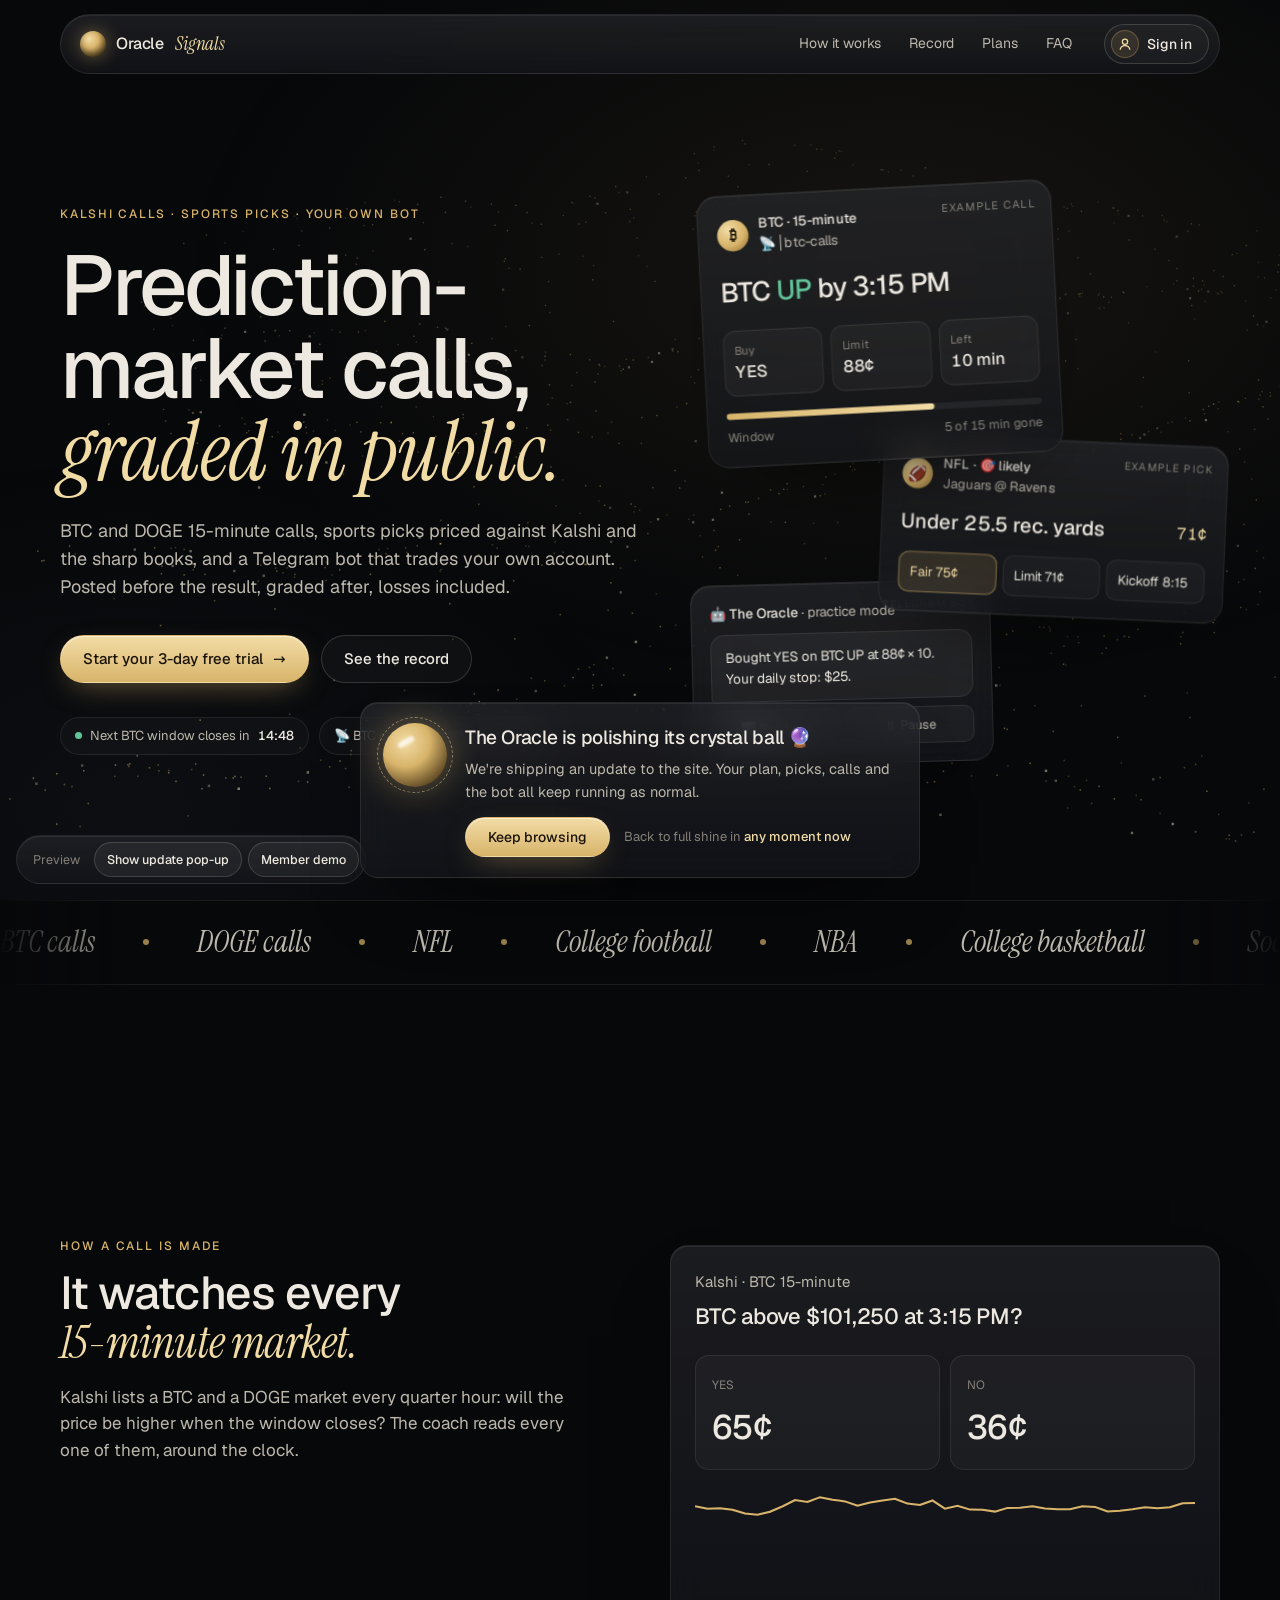
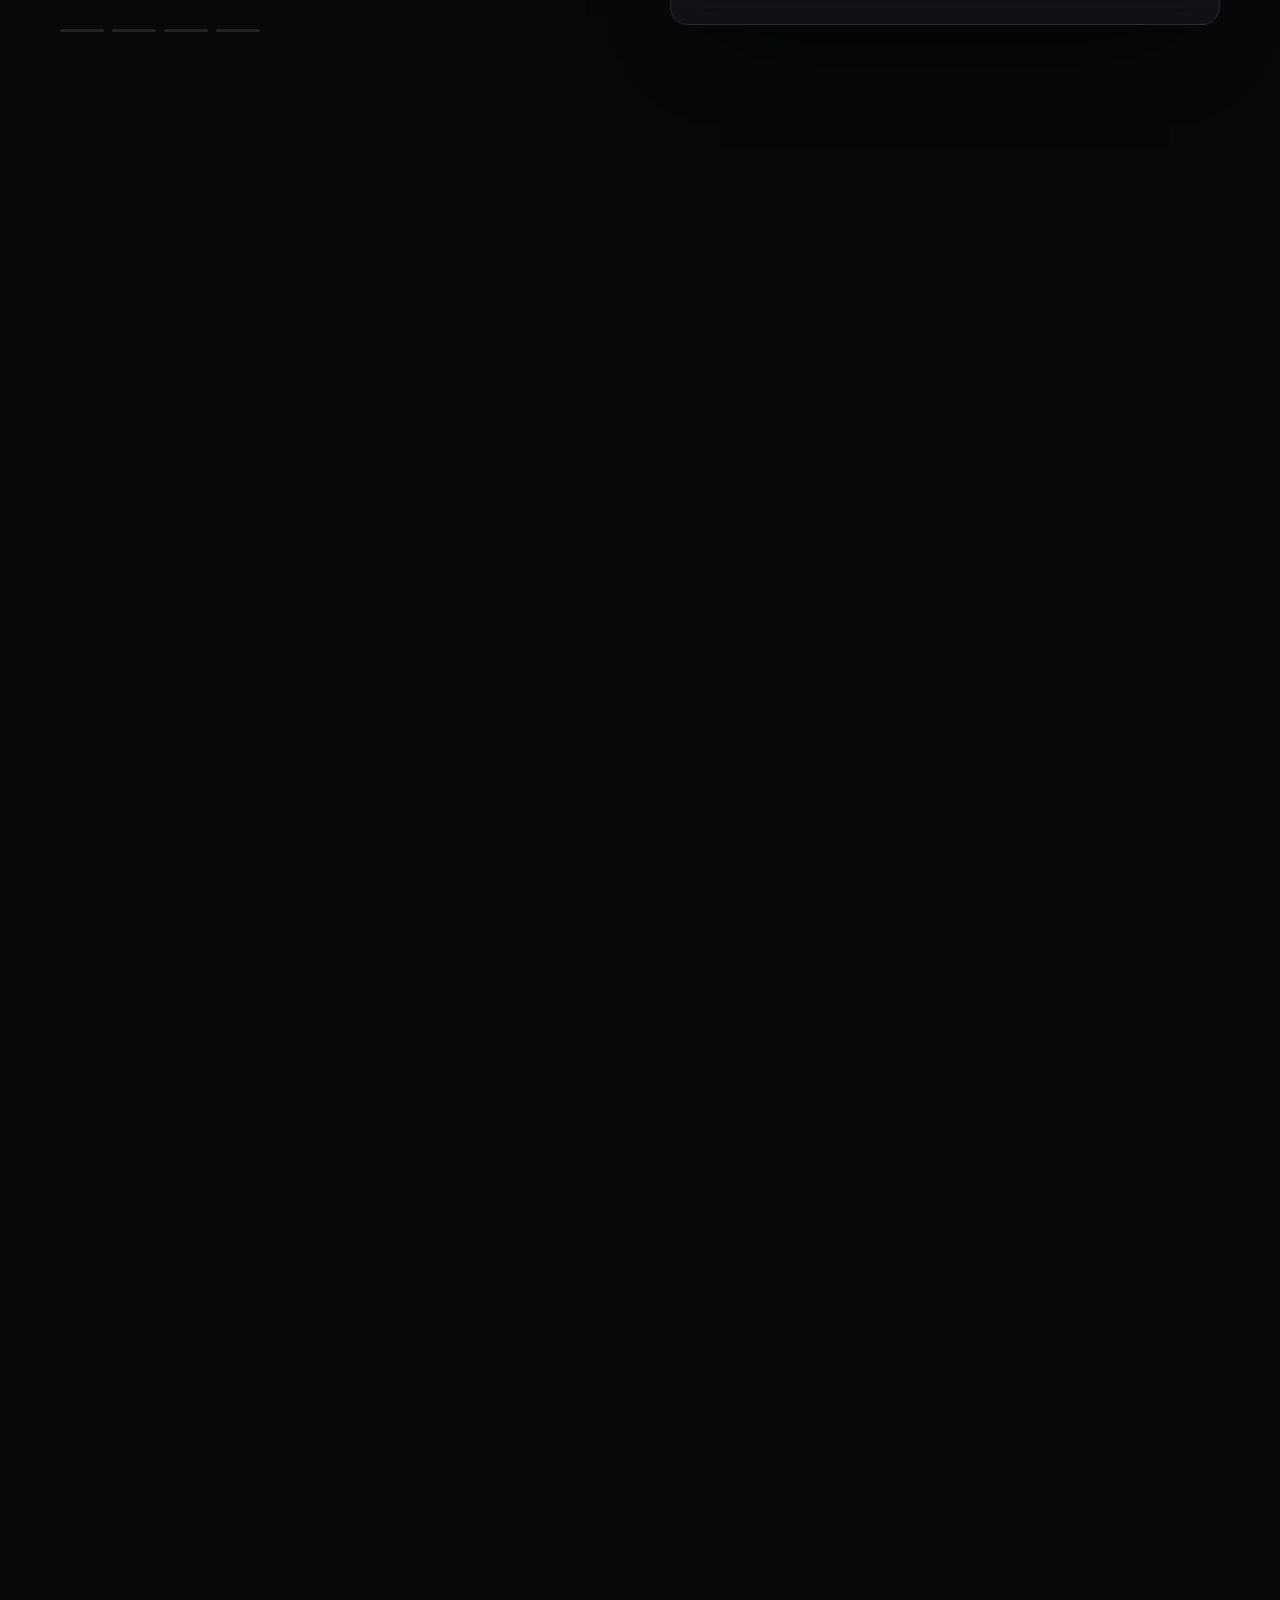
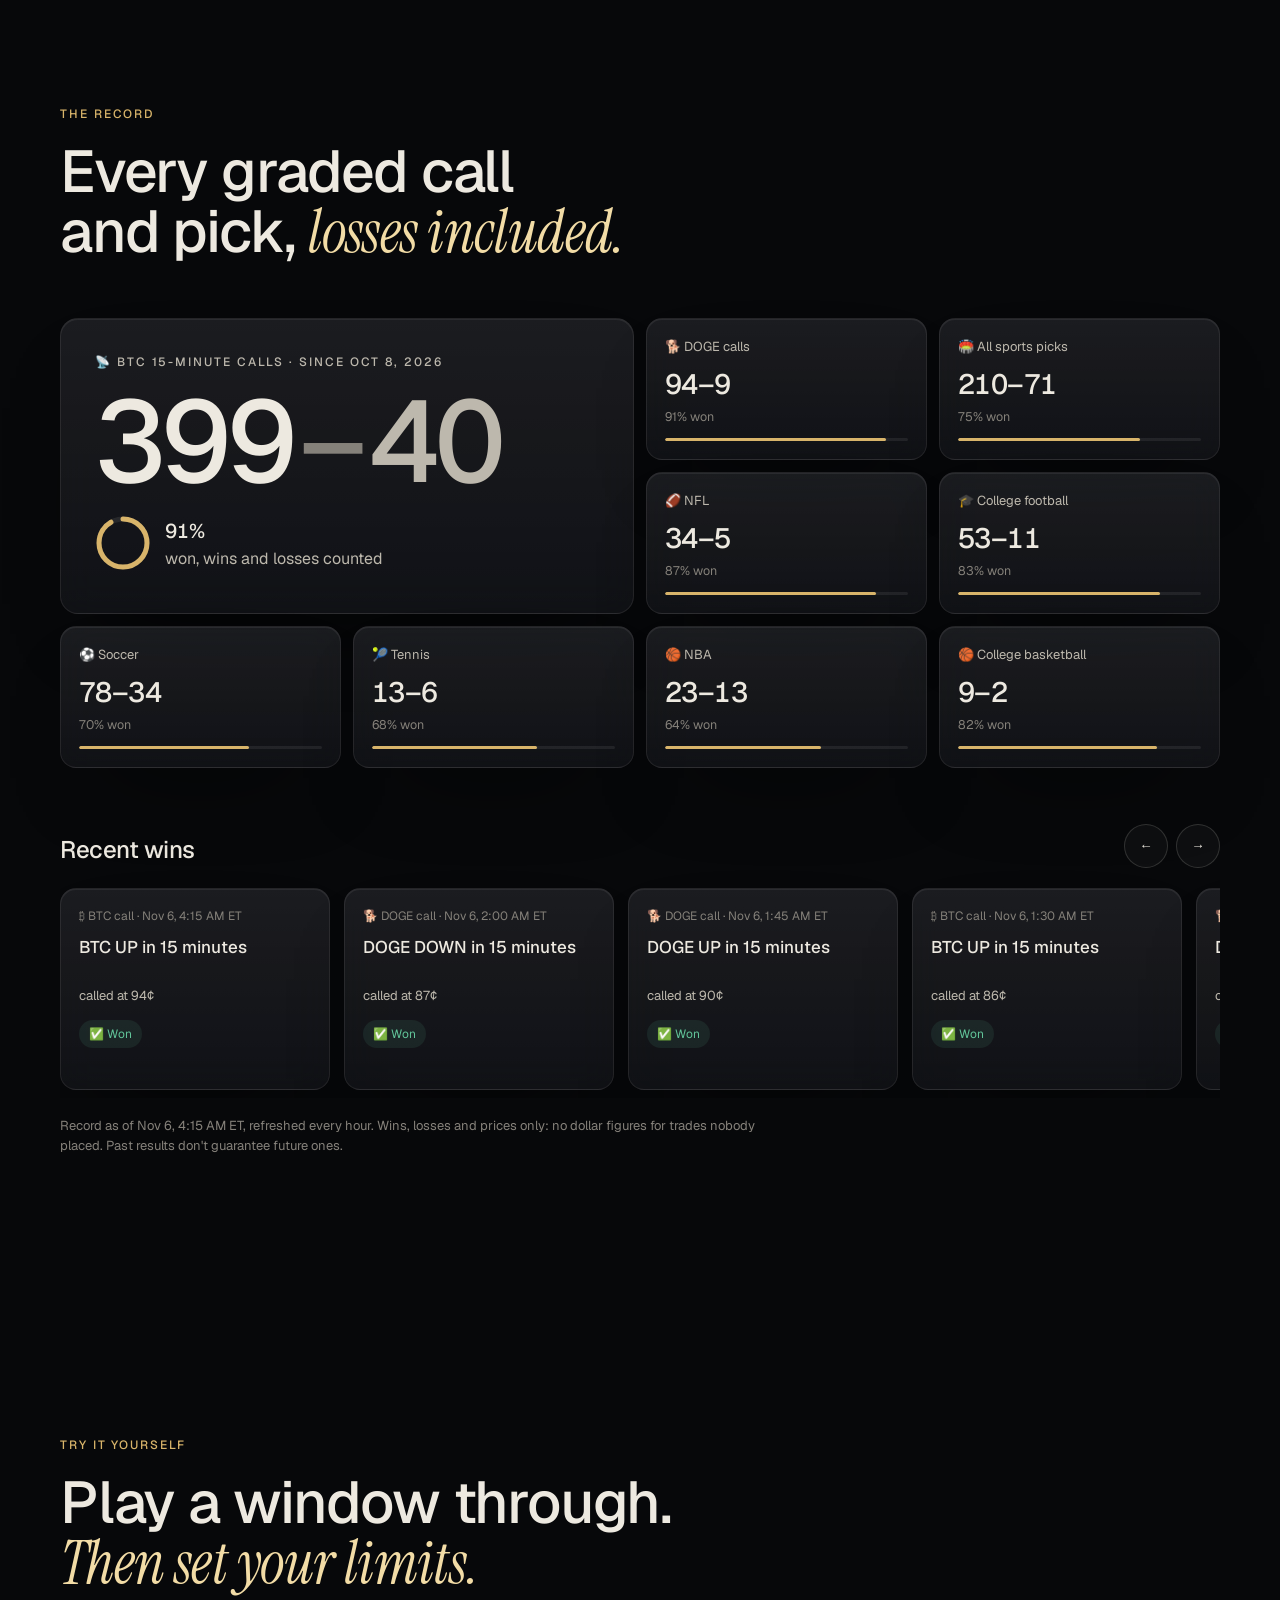
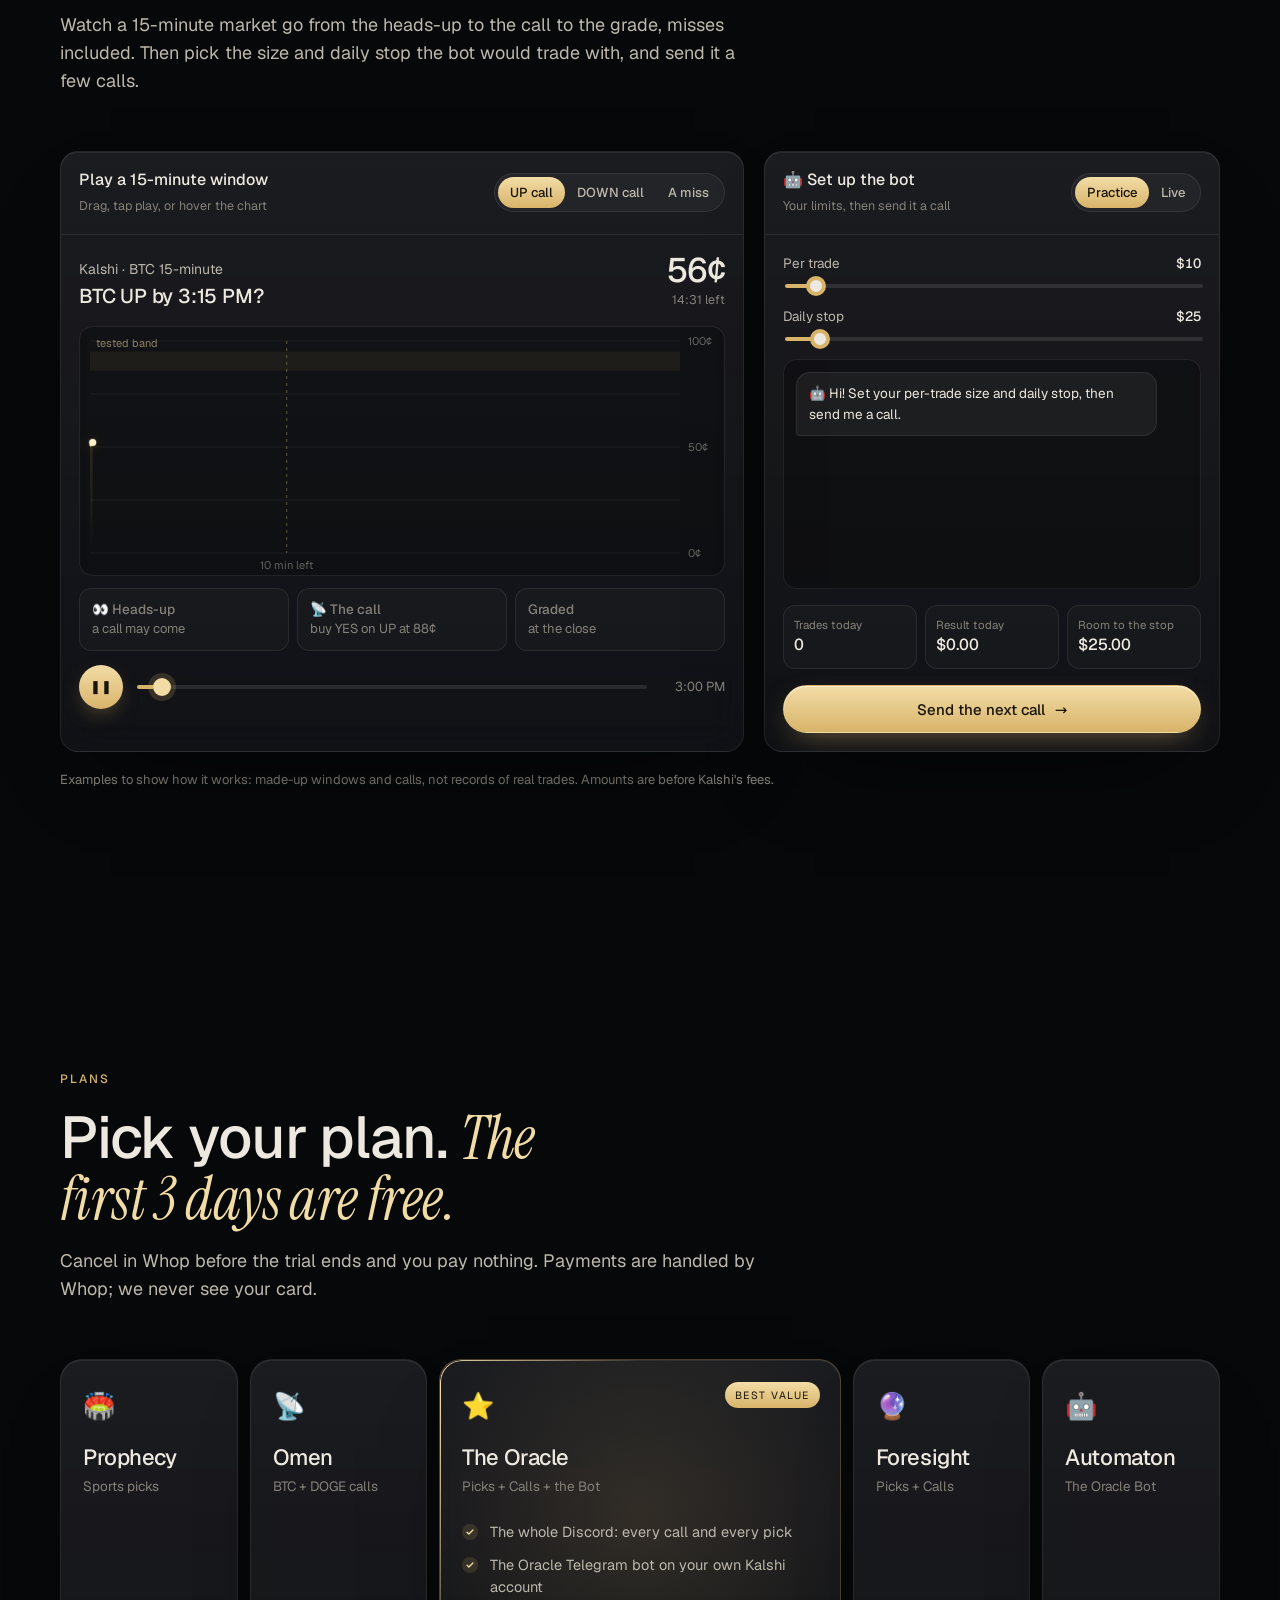
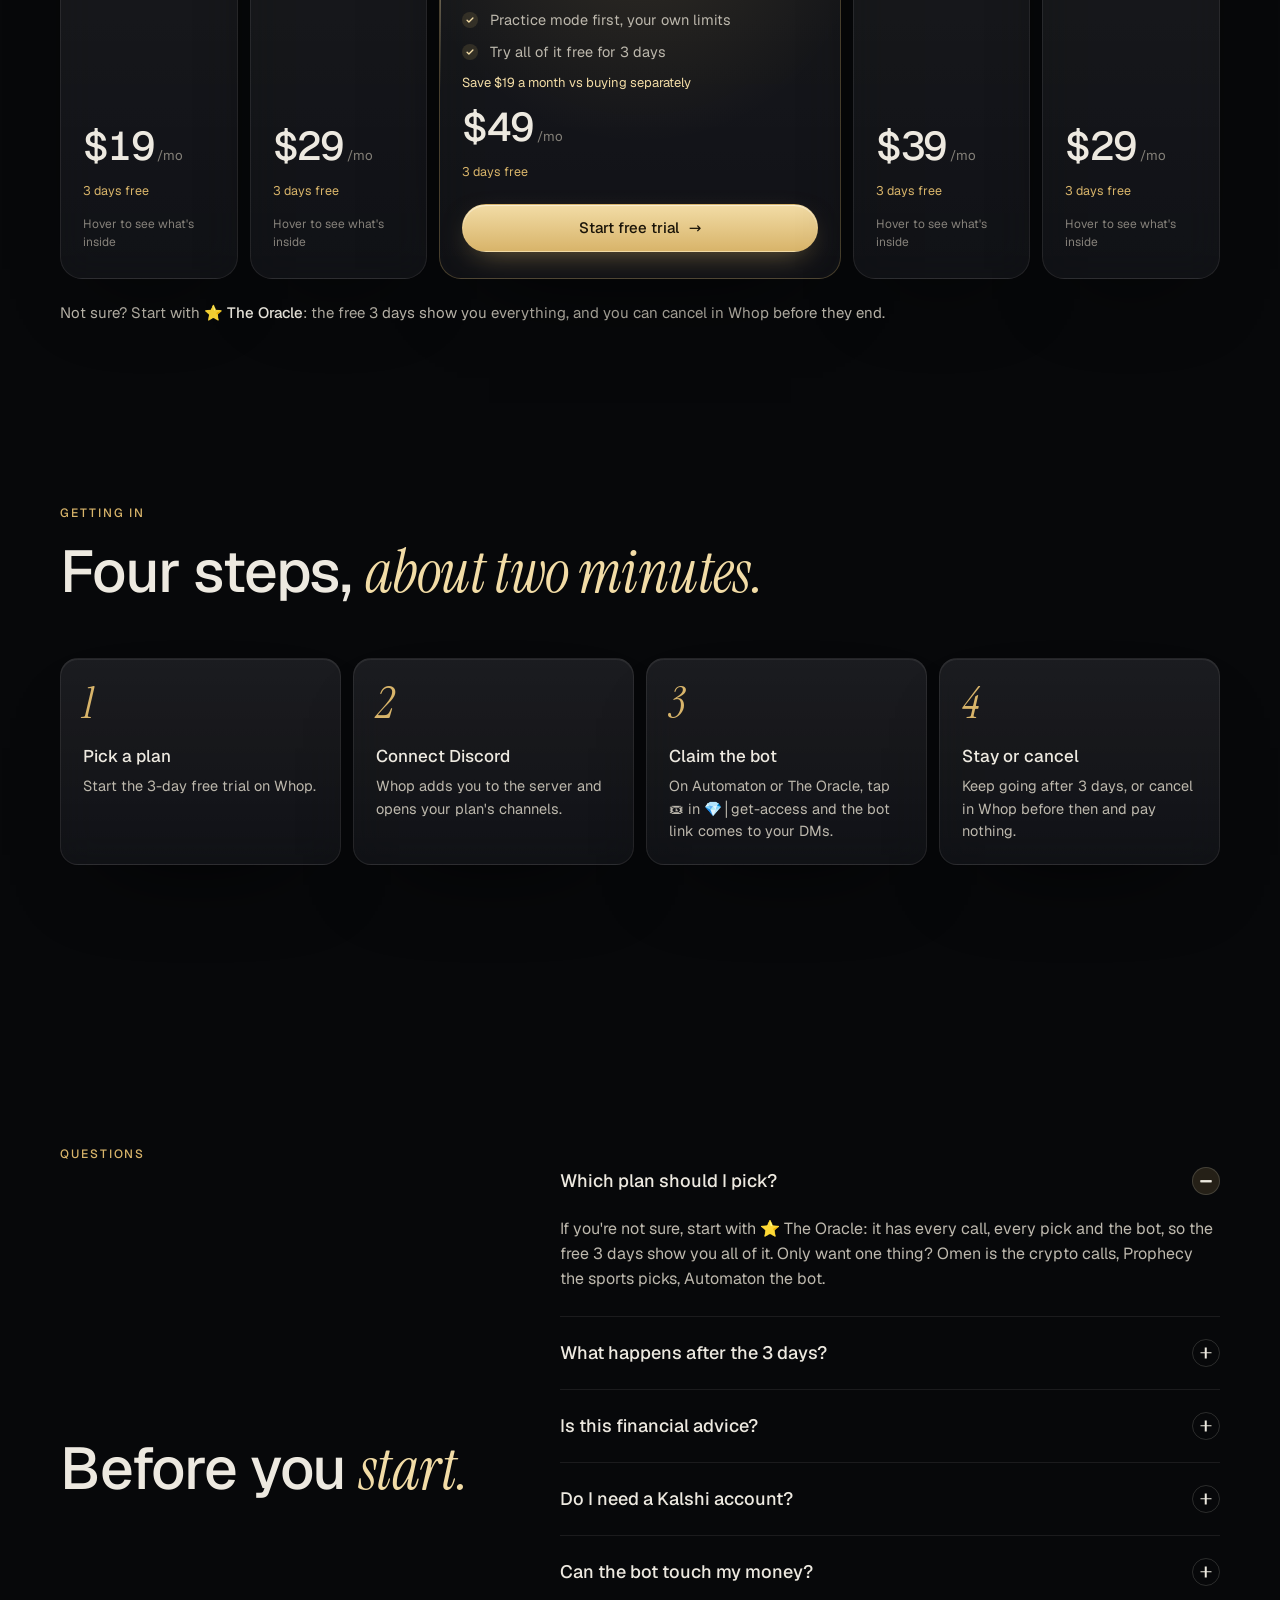
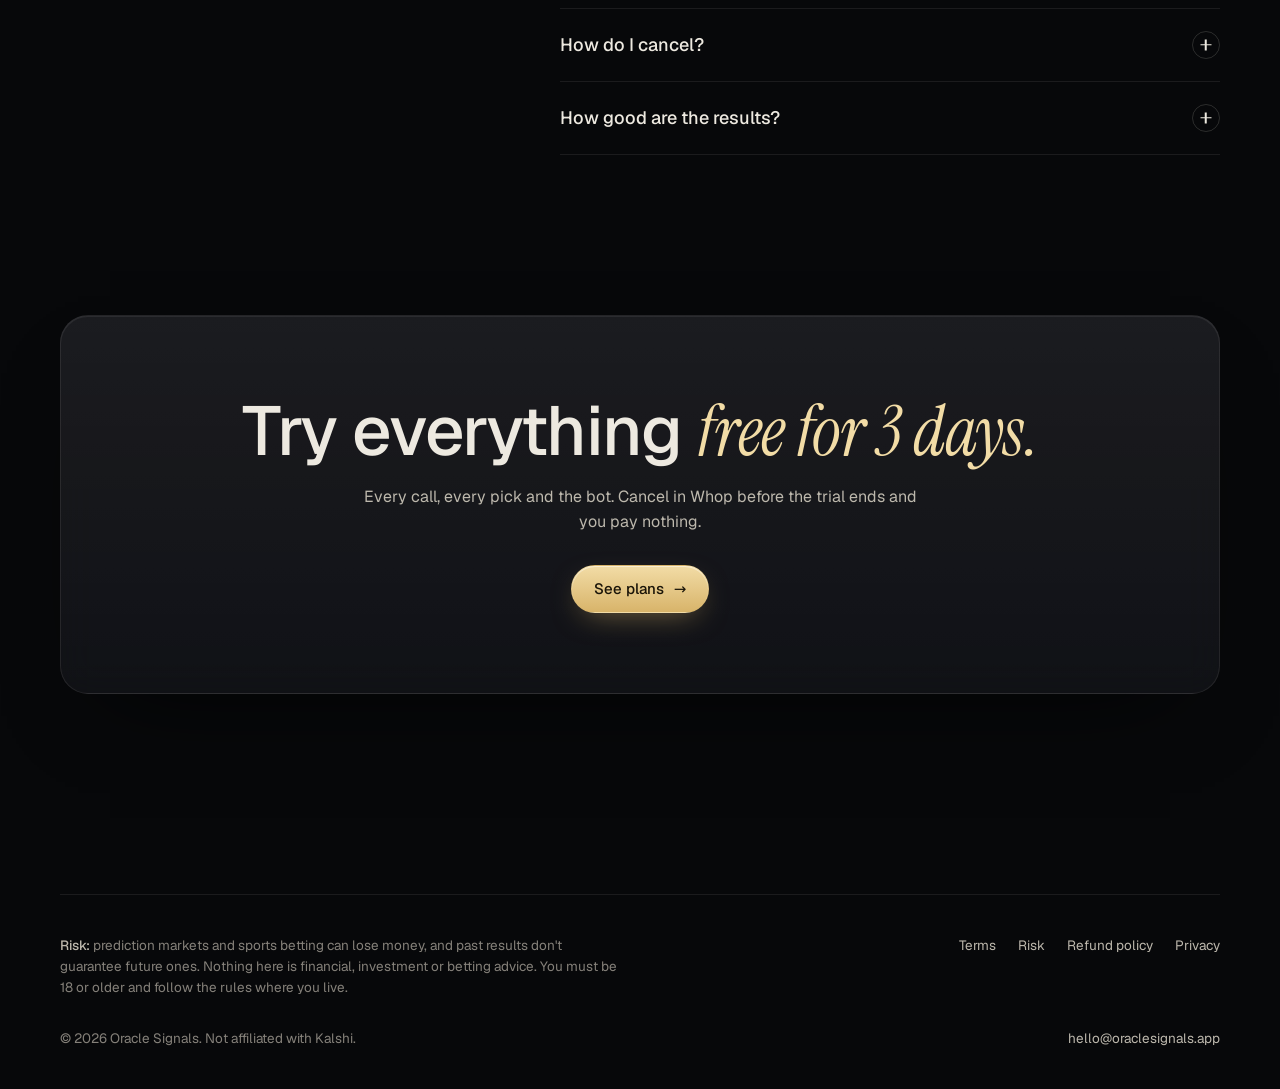
==== commit 80edcf5d: "🌐 new site design: glass, scroll artwork, interactive plans and try-it section" ====
--- a/index.html
+++ b/index.html
@@ -14,10 +14,10 @@
 <meta property="og:type" content="website">
 <meta name="twitter:card" content="summary_large_image">
 <meta name="twitter:image" content="https://oraclesignals.app/assets/og.png">
-<meta name="theme-color" content="#0f172a">
+<meta name="theme-color" content="#07080a">
 <link rel="icon" href="assets/favicon-32.png">
 <link rel="apple-touch-icon" href="assets/icon-180.png">
-<link rel="stylesheet" href="style.css">
+<link rel="preload" href="assets/fonts/geist.woff2" as="font" type="font/woff2" crossorigin>
 <!-- Whop pixel: page views and purchases for the Whop dashboard (docs.whop.com/developer/ads/pixel). Not loaded
      when the browser asks not to be tracked (Global Privacy Control or Do Not Track). -->
 <script>
@@ -29,224 +29,1405 @@
 </script>
 <!-- Cloudflare Web Analytics: page counts without cookies (privacy policy §5) -->
 <script type='module' src='https://static.cloudflareinsights.com/beacon.min.js' data-cf-beacon='{"token": "65ea6c81eb344fe2aa8e6cfeea8adf7d"}'></script>
+<style>
+@font-face { font-family: "Geist"; font-style: normal; font-weight: 400 600; font-display: swap;
+  src: url("assets/fonts/geist.woff2") format("woff2"); }
+@font-face { font-family: "Instrument Serif"; font-style: normal; font-weight: 400; font-display: swap;
+  src: url("assets/fonts/instrument-serif.woff2") format("woff2"); }
+@font-face { font-family: "Instrument Serif"; font-style: italic; font-weight: 400; font-display: swap;
+  src: url("assets/fonts/instrument-serif-italic.woff2") format("woff2"); }
+/* Layout: a fixed field of gold particles reshapes itself behind the page as you scroll (orb, market lines, signal,
+   call card, check, record grid, halo); glass panels sit over it so the artwork glows through. One gold accent. */
+:root {
+  --bg: #07080a;
+  --bg-2: #0d0e11;
+  --ink: #ede9e0;
+  --soft: #bdb8ad;
+  --muted: #85817a;
+  --line: rgba(237, 233, 224, .085);
+  --line-hi: rgba(237, 233, 224, .16);
+  --gold: #d8b46a;
+  --gold-hi: #f2dca6;
+  --gold-dim: rgba(216, 180, 106, .14);
+  --win: #62c59a;
+  --loss: #e0735f;
+  --glass: linear-gradient(180deg, rgba(255, 255, 255, .065), rgba(255, 255, 255, .018));
+  --glass-solid: rgba(16, 17, 21, .62);
+  --blur: blur(18px) saturate(140%);
+  --shadow: inset 0 1px 0 rgba(255, 255, 255, .07), 0 40px 90px -50px rgba(0, 0, 0, .9);
+  --display: "Instrument Serif", "Iowan Old Style", "Palatino Linotype", Georgia, serif;
+  --sans: "Geist", ui-sans-serif, "Segoe UI", system-ui, -apple-system, sans-serif;
+  --r: 18px;
+  --r-sm: 12px;
+  --wrap: 1200px;
+  --ease: cubic-bezier(.05, .6, .4, .9);
+  color-scheme: dark;
+}
+@property --ang { syntax: "<angle>"; initial-value: 0deg; inherits: false; }
+* { box-sizing: border-box; }
+html { scroll-behavior: smooth; }
+body {
+  margin: 0; background: var(--bg); color: var(--ink); font-family: var(--sans); font-size: 16px; line-height: 1.55;
+  -webkit-font-smoothing: antialiased; overflow-x: hidden;
+}
+body::before { content: ""; position: fixed; inset: 0 0 auto; height: env(safe-area-inset-top, 0px); z-index: 60; background: var(--bg); }
+a { color: inherit; }
+img { max-width: 100%; }
+:focus-visible { outline: 2px solid var(--gold); outline-offset: 3px; border-radius: 6px; }
+.wrap { width: 100%; max-width: var(--wrap); margin: 0 auto; padding-left: max(20px, env(safe-area-inset-left, 0px)); padding-right: max(20px, env(safe-area-inset-right, 0px)); }
+h1, h2, h3 { font-weight: 500; margin: 0; text-wrap: balance; letter-spacing: -.02em; }
+h2 { font-size: clamp(34px, 4.6vw, 60px); line-height: 1.02; }
+h2 em, h1 em { font-family: var(--display); font-style: italic; font-weight: 400; letter-spacing: -.01em; color: var(--gold-hi); }
+p { margin: 0; }
+.eyebrow { font-size: 12px; letter-spacing: .16em; text-transform: uppercase; color: var(--gold); font-weight: 500; }
+.lede { color: var(--soft); font-size: 18px; max-width: 58ch; }
+.num { font-variant-numeric: tabular-nums; }
+
+/* ---------- the particle field ---------- */
+#field { position: fixed; inset: 0; width: 100%; height: 100%; z-index: 0; pointer-events: none; }
+.veil { position: fixed; inset: 0; z-index: 0; pointer-events: none;
+  background: radial-gradient(1200px 700px at 70% 30%, rgba(216, 180, 106, .07), transparent 60%),
+              radial-gradient(900px 600px at 10% 90%, rgba(120, 140, 170, .05), transparent 60%); }
+main, header, footer { position: relative; z-index: 1; }
+
+/* ---------- glass ---------- */
+.glass { background: var(--glass), var(--glass-solid); border: 1px solid var(--line); box-shadow: var(--shadow);
+  -webkit-backdrop-filter: var(--blur); backdrop-filter: var(--blur); border-radius: var(--r); }
+
+/* ---------- buttons ---------- */
+.btn { display: inline-flex; align-items: center; justify-content: center; gap: 10px; height: 48px; padding: 0 22px;
+  border-radius: 999px; font: 500 15px/1 var(--sans); text-decoration: none; cursor: pointer; border: 1px solid transparent;
+  transition: transform .18s ease, background .25s ease, border-color .25s ease, box-shadow .25s ease; white-space: nowrap; }
+.btn:hover { transform: translateY(-1px); }
+.btn:active { transform: translateY(1px) scale(.99); }
+.btn-gold { background: linear-gradient(180deg, var(--gold-hi), var(--gold)); color: #1a1408; box-shadow: 0 10px 30px -12px rgba(216, 180, 106, .6), inset 0 1px 0 rgba(255, 255, 255, .5); }
+.btn-gold:hover { box-shadow: 0 16px 40px -14px rgba(216, 180, 106, .75), inset 0 1px 0 rgba(255, 255, 255, .55); }
+.btn-ghost { background: rgba(255, 255, 255, .03); color: var(--ink); border-color: var(--line-hi); }
+.btn-ghost:hover { background: rgba(255, 255, 255, .07); border-color: rgba(237, 233, 224, .28); }
+.arrow { transition: transform .25s ease; }
+.btn:hover .arrow { transform: translateX(3px); }
+
+/* ---------- nav ---------- */
+.nav-shell { position: fixed; top: calc(env(safe-area-inset-top, 0px) + 14px); left: 0; right: 0; z-index: 50; pointer-events: none; }
+.nav { pointer-events: auto; display: flex; align-items: center; gap: 20px; height: 60px; padding: 0 10px 0 18px; border-radius: 999px; }
+.brand { display: flex; align-items: center; gap: 10px; text-decoration: none; font-weight: 500; letter-spacing: -.01em; }
+.brand-mark { width: 26px; height: 26px; border-radius: 50%; position: relative;
+  background: radial-gradient(circle at 35% 30%, var(--gold-hi), var(--gold) 38%, #6b5226 75%, #2a2010);
+  box-shadow: 0 0 18px rgba(216, 180, 106, .45), inset 0 -3px 6px rgba(0, 0, 0, .4); }
+.brand b { font-weight: 500; }
+.brand span { color: var(--gold-hi); font-family: var(--display); font-style: italic; font-size: 19px; margin-left: 1px; }
+.nav-links { display: flex; gap: 4px; margin-left: auto; }
+.nav-links a { text-decoration: none; color: var(--soft); font-size: 14px; padding: 8px 12px; border-radius: 999px; transition: color .2s, background .2s; }
+.nav-links a:hover { color: var(--ink); background: rgba(255, 255, 255, .05); }
+.signin { height: 40px; padding: 0 16px 0 6px; font-size: 14px; gap: 8px; }
+.signin .dot { width: 28px; height: 28px; border-radius: 50%; background: rgba(216, 180, 106, .12); display: grid; place-items: center; border: 1px solid rgba(216, 180, 106, .3); }
+.signin .dot svg { width: 14px; height: 14px; }
+@media (max-width: 860px) { .nav-links { display: none; } .signin { margin-left: auto; } }
+
+/* ---------- hero ---------- */
+.hero { min-height: 100svh; display: flex; align-items: center; padding-block: 120px 60px; }
+.hero-grid { display: grid; grid-template-columns: 1.05fr .95fr; gap: 48px; align-items: center; }
+.hero h1 { font-size: clamp(44px, 6.6vw, 92px); line-height: .98; letter-spacing: -.035em; }
+.hero .lede { margin-top: 24px; }
+.hero-actions { display: flex; flex-wrap: wrap; gap: 12px; margin-top: 34px; }
+.fact { display: flex; flex-wrap: wrap; gap: 10px; margin-top: 34px; }
+.chip { display: inline-flex; align-items: center; gap: 8px; padding: 8px 14px; border-radius: 999px; font-size: 13px; color: var(--soft);
+  border: 1px solid var(--line); background: rgba(255, 255, 255, .025); }
+.chip b { color: var(--ink); font-weight: 500; }
+.pulse { width: 7px; height: 7px; border-radius: 50%; background: var(--win); box-shadow: 0 0 0 0 rgba(98, 197, 154, .6); animation: pulse 2s infinite; }
+@keyframes pulse { 70% { box-shadow: 0 0 0 8px rgba(98, 197, 154, 0); } 100% { box-shadow: 0 0 0 0 rgba(98, 197, 154, 0); } }
+
+/* the product stack */
+.stack { position: relative; height: 580px; perspective: 1400px; }
+.stack-inner { position: absolute; inset: 0; transform-style: preserve-3d; transition: transform .6s var(--ease); }
+.pcard { position: absolute; width: 340px; padding: 18px; border-radius: 20px; transition: transform .7s var(--ease), box-shadow .4s; }
+.pcard .tag { position: absolute; top: 14px; right: 14px; font-size: 10.5px; letter-spacing: .12em; text-transform: uppercase; color: var(--muted); }
+.pc-1 { top: 30px; left: 8%; transform: translateZ(60px) rotate(-3deg); z-index: 3; }
+.pc-2 { top: 230px; left: 34%; transform: translateZ(20px) rotate(2.5deg); z-index: 2; }
+.pc-3 { top: 330px; left: 0; width: 300px; transform: translateZ(0) rotate(-1.5deg); z-index: 1; }
+.stack:hover .pc-1 { transform: translateZ(90px) translate(-18px, -14px) rotate(-5deg); }
+.stack:hover .pc-2 { transform: translateZ(40px) translate(28px, 10px) rotate(4deg); }
+.stack:hover .pc-3 { transform: translateZ(10px) translate(-22px, 22px) rotate(-3deg); }
+.call-head { display: flex; align-items: center; gap: 10px; font-size: 13px; color: var(--soft); }
+.coin { width: 30px; height: 30px; border-radius: 50%; display: grid; place-items: center; font-weight: 600; font-size: 14px; color: #1a1408;
+  background: radial-gradient(circle at 35% 30%, var(--gold-hi), var(--gold) 55%, #8a6a2e); }
+.call-title { font-size: 26px; font-weight: 500; letter-spacing: -.02em; margin-top: 14px; }
+.call-title .up { color: var(--win); }
+.call-title .down { color: var(--loss); }
+.kv { display: grid; grid-template-columns: repeat(3, 1fr); gap: 8px; margin-top: 16px; }
+.kv div { padding: 10px; border-radius: 12px; background: rgba(255, 255, 255, .035); border: 1px solid var(--line); }
+.kv small { display: block; font-size: 11px; color: var(--muted); }
+.kv b { font-weight: 500; font-size: 16px; }
+.meter { margin-top: 16px; height: 6px; border-radius: 99px; background: rgba(255, 255, 255, .06); overflow: hidden; }
+.meter i { display: block; height: 100%; width: 66%; background: linear-gradient(90deg, var(--gold), var(--gold-hi)); border-radius: 99px; }
+.meter-row { display: flex; justify-content: space-between; font-size: 12px; color: var(--muted); margin-top: 8px; }
+.pick-line { display: flex; justify-content: space-between; align-items: baseline; margin-top: 12px; }
+.pick-line b { font-size: 20px; font-weight: 500; }
+.bar2 { display: flex; gap: 6px; margin-top: 14px; }
+.bar2 span { flex: 1; padding: 9px 10px; border-radius: 10px; font-size: 13px; border: 1px solid var(--line); background: rgba(255, 255, 255, .03); }
+.bar2 span.on { border-color: rgba(216, 180, 106, .5); background: var(--gold-dim); color: var(--gold-hi); }
+.tg { font-size: 13.5px; color: var(--soft); }
+.tg .bubble { background: rgba(255, 255, 255, .05); border: 1px solid var(--line); border-radius: 14px 14px 14px 4px; padding: 12px 14px; margin-top: 10px; color: var(--ink); }
+.tg .btns { display: grid; grid-template-columns: 1fr 1fr; gap: 6px; margin-top: 8px; }
+.tg .btns span { text-align: center; padding: 8px; border-radius: 10px; background: rgba(255, 255, 255, .04); border: 1px solid var(--line); font-size: 12.5px; }
+
+.pc-1 { top: 10px; left: 4%; } .pc-2 { top: 250px; left: 36%; } .pc-3 { top: 392px; left: 0; }
+@media (max-width: 980px) {
+  .hero-grid { grid-template-columns: 1fr; }
+  .stack { height: auto; max-width: 460px; width: 100%; margin: 0 auto; perspective: none; }
+  .stack-inner { position: relative; display: grid; gap: 14px; transform: none !important; }
+  .pcard, .stack:hover .pcard { position: relative; inset: auto; width: 100%; transform: none !important; }
+}
+
+/* ---------- marquee ---------- */
+.marquee { border-block: 1px solid var(--line); overflow: hidden; padding-block: 18px; background: rgba(7, 8, 10, .5);
+  -webkit-mask: linear-gradient(90deg, transparent, #000 10%, #000 90%, transparent); mask: linear-gradient(90deg, transparent, #000 10%, #000 90%, transparent); }
+.marquee-track { display: flex; gap: 48px; width: max-content; animation: slide 38s linear infinite; }
+.marquee:hover .marquee-track { animation-play-state: paused; }
+.marquee span { font-family: var(--display); font-style: italic; font-size: 30px; color: var(--soft); white-space: nowrap; display: flex; align-items: center; gap: 48px; }
+.marquee span::after { content: ""; width: 6px; height: 6px; border-radius: 50%; background: var(--gold); opacity: .7; }
+@keyframes slide { to { transform: translateX(-50%); } }
+
+/* ---------- section rhythm ---------- */
+.section { padding-block: 140px; }
+.section-head { display: grid; gap: 18px; margin-bottom: 56px; max-width: 760px; }
+
+/* ---------- the scroll story ---------- */
+.story { position: relative; height: 420vh; }
+.story-pin { position: sticky; top: 0; height: 100vh; height: 100svh; display: flex; align-items: center; }
+.story-grid { display: grid; grid-template-columns: 1fr 1fr; gap: 60px; align-items: center; width: 100%; }
+.chapters { position: relative; min-height: 340px; }
+.chapter { position: absolute; inset: 0; opacity: 0; transform: translateY(18px); transition: opacity .6s ease, transform .6s var(--ease); pointer-events: none; }
+.chapter.on { opacity: 1; transform: none; pointer-events: auto; }
+.chapter h3 { font-size: clamp(30px, 3.6vw, 46px); line-height: 1.05; margin-top: 14px; }
+.chapter h3 em { font-family: var(--display); font-style: italic; font-weight: 400; color: var(--gold-hi); }
+.chapter p { color: var(--soft); margin-top: 18px; max-width: 46ch; font-size: 17px; }
+.steps { display: flex; gap: 8px; margin-top: 34px; }
+.steps i { height: 3px; flex: 0 0 44px; border-radius: 9px; background: rgba(255, 255, 255, .1); overflow: hidden; position: relative; }
+.steps i b { position: absolute; inset: 0; width: 0; background: var(--gold); }
+.device { position: relative; height: 380px; padding: 24px; overflow: hidden; }
+.screen { position: absolute; inset: 24px; opacity: 0; transform: scale(.97); transition: opacity .55s ease, transform .6s var(--ease); }
+.screen.on { opacity: 1; transform: none; }
+.mkt-q { font-size: 15px; color: var(--soft); }
+.mkt-q b { display: block; color: var(--ink); font-size: 22px; font-weight: 500; margin-top: 6px; letter-spacing: -.01em; }
+.book { display: grid; grid-template-columns: 1fr 1fr; gap: 10px; margin-top: 22px; }
+.book div { padding: 16px; border-radius: 14px; border: 1px solid var(--line); background: rgba(255, 255, 255, .03); }
+.book small { color: var(--muted); font-size: 12px; }
+.book b { display: block; font-size: 34px; font-weight: 500; letter-spacing: -.02em; margin-top: 4px; }
+.spark { margin-top: 18px; width: 100%; height: 120px; }
+.rules { display: grid; gap: 10px; margin-top: 20px; }
+.rule { display: grid; grid-template-columns: 24px 1fr auto; gap: 12px; align-items: center; padding: 14px 16px; border-radius: 14px; border: 1px solid var(--line); background: rgba(255, 255, 255, .03); font-size: 15px; }
+.rule .ok { width: 22px; height: 22px; border-radius: 50%; display: grid; place-items: center; background: rgba(98, 197, 154, .15); color: var(--win); font-size: 12px; }
+.rule small { color: var(--muted); }
+.big-call { text-align: left; }
+.big-call .call-title { font-size: 40px; }
+.stamp { position: absolute; right: 18px; top: 50%; transform: translateY(-50%) rotate(-12deg) scale(1.4); opacity: 0; padding: 10px 20px; border: 3px solid var(--win);
+  color: var(--win); border-radius: 12px; font-weight: 600; letter-spacing: .14em; font-size: 26px; transition: transform .5s cubic-bezier(.2, 1.6, .4, 1), opacity .3s; }
+.screen.on .stamp { opacity: 1; transform: translateY(-50%) rotate(-12deg) scale(1); transition-delay: .25s; }
+.graded-note { margin-top: 18px; color: var(--muted); font-size: 13px; }
+@media (max-width: 900px) {
+  .story { height: auto; }
+  .story-pin { position: relative; height: auto; display: block; padding-block: 100px 40px; }
+  .story-grid { grid-template-columns: 1fr; gap: 0; }
+  .chapters { min-height: 0; display: grid; gap: 18px; }
+  .chapter { position: relative; opacity: 1; transform: none; pointer-events: auto; }
+  .chapter-visual { display: block !important; margin-top: 18px; }
+  .story-device, .steps { display: none; }
+}
+.chapter-visual { display: none; }
+.chapter-visual .device { height: auto; min-height: 0; }
+.chapter-visual .screen { position: relative; inset: auto; opacity: 1; transform: none; }
+.chapter + .chapter { margin-top: 0; }
+
+/* ---------- record ---------- */
+.record-top { display: grid; grid-template-columns: repeat(4, 1fr); gap: 12px; }
+.record-top .headline-stat { grid-column: span 2; grid-row: span 2; }
+.tiles { display: contents; }
+.headline-stat { padding: 34px; position: relative; overflow: hidden; }
+.headline-stat .big { font-size: clamp(64px, 9vw, 128px); line-height: .9; letter-spacing: -.045em; font-weight: 500; margin-top: 18px; }
+.headline-stat .big .dash { color: var(--muted); margin: 0 .06em; }
+.headline-stat .big .l { color: var(--soft); }
+.rate { display: flex; align-items: center; gap: 14px; margin-top: 22px; color: var(--soft); }
+.ring { width: 56px; height: 56px; }
+.tile { padding: 18px; border-radius: 16px; transition: transform .25s ease, border-color .25s ease; }
+.tile:hover { transform: translateY(-2px); border-color: var(--line-hi); }
+.tile .lbl { font-size: 13px; color: var(--soft); }
+.tile .rec { font-size: 28px; font-weight: 500; margin-top: 6px; letter-spacing: -.02em; }
+.tile .pct { font-size: 12.5px; color: var(--muted); }
+.tile .bar { height: 3px; background: rgba(255, 255, 255, .07); border-radius: 9px; margin-top: 12px; overflow: hidden; }
+.tile .bar i { display: block; height: 100%; background: var(--gold); border-radius: 9px; }
+.wins-head { display: flex; justify-content: space-between; align-items: end; margin-top: 56px; gap: 20px; flex-wrap: wrap; }
+.wins-head h3 { font-size: 24px; }
+.wins-ctrl { display: flex; gap: 8px; }
+.icon-btn { width: 44px; height: 44px; border-radius: 50%; border: 1px solid var(--line-hi); background: rgba(255, 255, 255, .03); color: var(--ink); cursor: pointer; display: grid; place-items: center; transition: background .2s, transform .15s; }
+.icon-btn:hover { background: rgba(255, 255, 255, .08); }
+.icon-btn:active { transform: scale(.95); }
+.wins { display: flex; gap: 14px; overflow-x: auto; scroll-snap-type: x mandatory; padding-block: 20px 8px; scrollbar-width: none; }
+.wins::-webkit-scrollbar { display: none; }
+.win { flex: 0 0 270px; scroll-snap-align: start; padding: 18px; border-radius: 16px; }
+.win .wk { font-size: 12px; color: var(--muted); }
+.win .wt { font-size: 17px; font-weight: 500; margin-top: 10px; line-height: 1.3; min-height: 44px; }
+.win .wd { font-size: 13px; color: var(--soft); margin-top: 6px; }
+.win .ws { margin-top: 14px; display: inline-flex; align-items: center; gap: 6px; font-size: 12px; color: var(--win); padding: 5px 10px; border-radius: 99px; background: rgba(98, 197, 154, .1); }
+.fine { color: var(--muted); font-size: 13px; margin-top: 18px; max-width: 80ch; }
+@media (max-width: 900px) { .record-top { grid-template-columns: 1fr 1fr; } }
+@media (max-width: 520px) { .tile .rec { font-size: 24px; } .headline-stat { padding: 24px; } }
+
+/* ---------- members see: the call simulator and the bot console ---------- */
+.see { display: grid; grid-template-columns: 1.2fr .8fr; gap: 20px; }
+.panel-head { display: flex; justify-content: space-between; align-items: center; gap: 12px; padding: 16px 18px; border-bottom: 1px solid var(--line); flex-wrap: wrap; }
+.panel-head b { font-weight: 500; }
+.panel-head small { color: var(--muted); font-size: 12.5px; }
+.seg { display: inline-flex; padding: 3px; border-radius: 999px; background: rgba(255, 255, 255, .04); border: 1px solid var(--line); }
+.seg button { font: 500 13px var(--sans); color: var(--soft); background: none; border: 0; padding: 7px 12px; border-radius: 999px; cursor: pointer; transition: background .25s, color .25s; }
+.seg button[aria-pressed="true"] { background: linear-gradient(180deg, var(--gold-hi), var(--gold)); color: #1a1408; }
+.seg button:not([aria-pressed="true"]):hover { color: var(--ink); }
+.sim-body { padding: 18px; }
+.sim-top { display: flex; justify-content: space-between; align-items: end; gap: 12px; flex-wrap: wrap; }
+.sim-q { font-size: 14px; color: var(--soft); }
+.sim-q b { display: block; font-size: 20px; color: var(--ink); font-weight: 500; letter-spacing: -.01em; }
+.sim-now { text-align: right; }
+.sim-now b { display: block; font-size: 34px; font-weight: 500; letter-spacing: -.03em; line-height: 1; }
+.sim-now small { color: var(--muted); font-size: 12.5px; }
+.sim-chart { position: relative; margin-top: 14px; height: 250px; border-radius: 14px; overflow: hidden; border: 1px solid var(--line); background: rgba(0, 0, 0, .25); cursor: crosshair; touch-action: pan-y; }
+.sim-chart canvas { position: absolute; inset: 0; width: 100%; height: 100%; }
+.sim-stamp { position: absolute; right: 16px; top: 16px; padding: 8px 16px; border: 3px solid currentColor; border-radius: 10px; font-weight: 600; letter-spacing: .14em; font-size: 22px;
+  transform: rotate(-10deg) scale(1.5); opacity: 0; transition: transform .45s cubic-bezier(.2, 1.6, .4, 1), opacity .25s; pointer-events: none; }
+.sim-stamp.on { opacity: 1; transform: rotate(-10deg) scale(1); }
+.sim-stamp.hit { color: var(--win); }
+.sim-stamp.miss { color: var(--loss); }
+.sim-events { display: grid; grid-template-columns: repeat(3, 1fr); gap: 8px; margin-top: 12px; }
+.ev { padding: 10px 12px; border-radius: 12px; border: 1px solid var(--line); background: rgba(255, 255, 255, .025); font-size: 13px; color: var(--muted);
+  transition: border-color .3s, background .3s, color .3s, transform .35s var(--ease); }
+.ev b { display: block; font-weight: 500; font-size: 13.5px; }
+.ev.on { color: var(--soft); border-color: rgba(216, 180, 106, .45); background: var(--gold-dim); transform: translateY(-2px); }
+.ev.on b { color: var(--ink); }
+.ev.on.bad { border-color: rgba(224, 115, 95, .5); background: rgba(224, 115, 95, .1); }
+.sim-ctrl { display: flex; align-items: center; gap: 12px; margin-top: 14px; }
+.play { width: 44px; height: 44px; flex: none; border-radius: 50%; border: 0; cursor: pointer; display: grid; place-items: center;
+  background: linear-gradient(180deg, var(--gold-hi), var(--gold)); color: #1a1408; box-shadow: 0 8px 24px -10px rgba(216, 180, 106, .7); transition: transform .15s; }
+.play:active { transform: scale(.94); }
+.scrub { flex: 1; min-width: 0; -webkit-appearance: none; appearance: none; height: 4px; border-radius: 9px; cursor: pointer;
+  background: linear-gradient(90deg, var(--gold) var(--fill, 0%), rgba(255, 255, 255, .1) var(--fill, 0%)); }
+.scrub::-webkit-slider-thumb { -webkit-appearance: none; width: 18px; height: 18px; border-radius: 50%; background: var(--gold-hi); box-shadow: 0 0 0 5px rgba(216, 180, 106, .18); }
+.scrub::-moz-range-thumb { width: 18px; height: 18px; border: 0; border-radius: 50%; background: var(--gold-hi); box-shadow: 0 0 0 5px rgba(216, 180, 106, .18); }
+.sim-ctrl .num { font-size: 13px; color: var(--muted); min-width: 64px; text-align: right; }
+
+.console-body { padding: 18px; display: grid; gap: 16px; }
+.field-row { display: grid; gap: 8px; }
+.field-row label { display: flex; justify-content: space-between; font-size: 13.5px; color: var(--soft); }
+.field-row label b { color: var(--ink); font-weight: 500; }
+.range { -webkit-appearance: none; appearance: none; width: 100%; height: 4px; border-radius: 9px; cursor: pointer;
+  background: linear-gradient(90deg, var(--gold) var(--fill, 50%), rgba(255, 255, 255, .1) var(--fill, 50%)); }
+.range::-webkit-slider-thumb { -webkit-appearance: none; width: 20px; height: 20px; border-radius: 50%; background: var(--ink); border: 4px solid var(--gold); }
+.range::-moz-range-thumb { width: 14px; height: 14px; border-radius: 50%; background: var(--ink); border: 4px solid var(--gold); }
+.feed { height: 230px; overflow-y: auto; display: flex; flex-direction: column; gap: 8px; padding: 12px; border-radius: 14px; border: 1px solid var(--line); background: rgba(0, 0, 0, .28);
+  scrollbar-width: thin; scrollbar-color: rgba(255, 255, 255, .15) transparent; }
+.bub { max-width: 92%; font-size: 13.5px; padding: 10px 12px; border-radius: 14px 14px 14px 4px; background: rgba(255, 255, 255, .055); border: 1px solid var(--line);
+  animation: bub .4s var(--ease) both; }
+.bub.sys { align-self: center; max-width: 100%; border-radius: 99px; font-size: 12px; color: var(--muted); background: none; border-style: dashed; }
+.bub.good { border-color: rgba(98, 197, 154, .45); }
+.bub.bad { border-color: rgba(224, 115, 95, .5); }
+.bub .caret { display: inline-block; width: 7px; height: 14px; background: var(--gold); vertical-align: -2px; margin-left: 2px; animation: blink 1s steps(1) infinite; }
+@keyframes bub { from { opacity: 0; transform: translateY(8px) scale(.98); } }
+@keyframes blink { 50% { opacity: 0; } }
+.day { display: grid; grid-template-columns: repeat(3, 1fr); gap: 8px; }
+.day div { padding: 10px; border-radius: 12px; border: 1px solid var(--line); background: rgba(255, 255, 255, .025); }
+.day small { display: block; font-size: 11.5px; color: var(--muted); }
+.day b { font-weight: 500; font-size: 16px; }
+.stopbar { height: 4px; border-radius: 9px; background: rgba(255, 255, 255, .07); overflow: hidden; margin-top: 6px; }
+.stopbar i { display: block; height: 100%; width: 0; background: var(--loss); transition: width .6s var(--ease); }
+.console-body .btn { width: 100%; }
+.console-body .btn[disabled] { opacity: .5; cursor: not-allowed; transform: none; }
+@media (max-width: 900px) { .see { grid-template-columns: 1fr; } .sim-chart { height: 210px; } }
+@media (max-width: 520px) { .sim-events { grid-template-columns: 1fr; } .sim-now b { font-size: 28px; } }
+
+/* ---------- plans ---------- */
+.plans { display: flex; gap: 12px; height: 520px; }
+.plan { position: relative; flex: 1 1 0; min-width: 0; border-radius: 22px; padding: 26px 22px; cursor: pointer; overflow: hidden; isolation: isolate;
+  display: flex; flex-direction: column; transition: flex .7s var(--ease), transform .25s ease, border-color .3s; outline: none; }
+.plan:hover { transform: translateY(-2px); }
+.plan.open { flex: 2.7 1 0; cursor: default; border-color: rgba(216, 180, 106, .28); }
+.plan::before { content: ""; position: absolute; inset: 0; z-index: -1; opacity: 0; transition: opacity .3s;
+  background: radial-gradient(380px circle at var(--mx, 50%) var(--my, 30%), rgba(216, 180, 106, .13), transparent 60%); }
+.plan:hover::before, .plan.open::before { opacity: 1; }
+.plan.featured::after { content: ""; position: absolute; inset: 0; border-radius: inherit; padding: 1px; z-index: 2; pointer-events: none;
+  background: conic-gradient(from var(--ang), transparent 0deg, transparent 250deg, var(--gold-hi) 320deg, transparent 360deg);
+  -webkit-mask: linear-gradient(#000 0 0) content-box, linear-gradient(#000 0 0); -webkit-mask-composite: xor; mask-composite: exclude;
+  animation: spin 5s linear infinite; }
+@keyframes spin { to { --ang: 360deg; } }
+.plan .emo { font-size: 26px; }
+.plan .pname { font-size: 22px; font-weight: 500; margin-top: 14px; letter-spacing: -.02em; white-space: nowrap; }
+.plan .pwhat { color: var(--muted); font-size: 13.5px; margin-top: 2px; }
+.plan .price { margin-top: auto; display: flex; align-items: baseline; gap: 4px; }
+.plan .price b { font-size: 40px; font-weight: 500; letter-spacing: -.03em; }
+.plan .price small { color: var(--muted); }
+.plan .trial { font-size: 12.5px; color: var(--gold); margin-top: 4px; }
+.plan .badge { position: absolute; top: 22px; right: 20px; font-size: 10.5px; letter-spacing: .14em; text-transform: uppercase; padding: 5px 10px; border-radius: 99px;
+  color: #1a1408; background: linear-gradient(180deg, var(--gold-hi), var(--gold)); white-space: nowrap; }
+.plan .more { display: grid; gap: 10px; margin-top: 24px; opacity: 0; transform: translateY(10px); transition: opacity .35s ease, transform .5s var(--ease); max-height: 0; overflow: hidden; }
+.plan.open .more { opacity: 1; transform: none; max-height: 400px; transition-delay: .18s; }
+.plan .more li { list-style: none; display: grid; grid-template-columns: 20px 1fr; gap: 8px; font-size: 14.5px; color: var(--soft); }
+.plan .more li::before { content: ""; width: 16px; height: 16px; margin-top: 3px; border-radius: 50%; background: var(--gold-dim) center / 10px no-repeat;
+  background-image: url("data:image/svg+xml,%3Csvg xmlns='http://www.w3.org/2000/svg' viewBox='0 0 12 12'%3E%3Cpath d='M2.5 6.2l2.2 2.2 4.8-4.8' fill='none' stroke='%23f2dca6' stroke-width='1.6' stroke-linecap='round' stroke-linejoin='round'/%3E%3C/svg%3E"); }
+.plan ul { margin: 0; padding: 0; display: grid; gap: 10px; }
+.plan .save { font-size: 13px; color: var(--gold-hi); }
+.plan .cta { margin-top: 22px; width: 100%; }
+.plan:not(.open) .cta { display: none; }
+.plan .hint { font-size: 12px; color: var(--muted); margin-top: 14px; }
+.plan.open .hint { display: none; }
+.plans-note { margin-top: 22px; color: var(--soft); font-size: 15px; }
+.plans-note b { color: var(--ink); font-weight: 500; }
+@media (max-width: 980px) {
+  .plans { flex-direction: column; height: auto; }
+  .plan { flex: none !important; }
+  .plan.featured { order: -1; }
+  .plan .price { margin-top: 18px; }
+}
+
+/* ---------- how ---------- */
+.how { display: grid; grid-template-columns: repeat(4, 1fr); gap: 12px; counter-reset: s; }
+.how li { list-style: none; padding: 22px; border-radius: 18px; counter-increment: s; position: relative; }
+.how li::before { content: counter(s); font-family: var(--display); font-style: italic; font-size: 44px; color: var(--gold); line-height: 1; display: block; margin-bottom: 18px; }
+.how b { font-weight: 500; display: block; font-size: 17px; }
+.how span { color: var(--soft); font-size: 14.5px; display: block; margin-top: 6px; }
+@media (max-width: 900px) { .how { grid-template-columns: 1fr 1fr; } }
+@media (max-width: 520px) { .how { grid-template-columns: 1fr; } }
+
+/* ---------- faq ---------- */
+.faq-grid { display: grid; grid-template-columns: .8fr 1.2fr; gap: 60px; }
+.faq details { border-bottom: 1px solid var(--line); }
+.faq summary { list-style: none; cursor: pointer; display: flex; justify-content: space-between; gap: 20px; padding: 22px 0; font-size: 18px; font-weight: 500; }
+.faq summary::-webkit-details-marker { display: none; }
+.faq summary i { width: 28px; height: 28px; flex: none; border-radius: 50%; border: 1px solid var(--line-hi); position: relative; transition: transform .35s var(--ease), background .2s; }
+.faq summary i::before, .faq summary i::after { content: ""; position: absolute; left: 50%; top: 50%; width: 11px; height: 1.5px; background: var(--ink); transform: translate(-50%, -50%); }
+.faq summary i::after { transform: translate(-50%, -50%) rotate(90deg); transition: transform .35s var(--ease); }
+.faq details[open] summary i { background: var(--gold-dim); }
+.faq details[open] summary i::after { transform: translate(-50%, -50%) rotate(0deg); }
+.faq summary:hover { color: var(--gold-hi); }
+.faq .ans { color: var(--soft); padding: 0 0 24px; max-width: 64ch; }
+.faq .ans a { color: var(--gold-hi); }
+@media (max-width: 900px) { .faq-grid { grid-template-columns: 1fr; gap: 20px; } }
+
+/* ---------- close + footer ---------- */
+.close { text-align: center; padding: 80px 30px; border-radius: 28px; position: relative; overflow: hidden; }
+.close h2 { font-size: clamp(38px, 5.4vw, 72px); }
+.close p { color: var(--soft); margin: 18px auto 0; max-width: 52ch; }
+.close .btn { margin-top: 30px; }
+footer { padding-block: 60px 40px; color: var(--muted); font-size: 13.5px; }
+.foot { display: grid; grid-template-columns: 1.3fr 1fr; gap: 40px; border-top: 1px solid var(--line); padding-top: 40px; }
+.foot p { max-width: 62ch; }
+.foot-links { display: flex; flex-wrap: wrap; gap: 8px 22px; justify-content: end; align-content: start; }
+.foot-links a { text-decoration: none; color: var(--soft); }
+.foot-links a:hover { color: var(--ink); }
+.copy { margin-top: 30px; display: flex; justify-content: space-between; flex-wrap: wrap; gap: 10px; }
+.mail { user-select: all; color: var(--soft); }
+@media (max-width: 760px) { .foot { grid-template-columns: 1fr; } .foot-links { justify-content: start; } }
+
+/* ---------- overlays: sign in, member demo, update pop-up ---------- */
+.scrim { position: fixed; inset: 0; z-index: 80; background: rgba(4, 5, 7, .55); -webkit-backdrop-filter: blur(8px); backdrop-filter: blur(8px);
+  opacity: 0; pointer-events: none; transition: opacity .35s ease; }
+.scrim.on { opacity: 1; pointer-events: auto; }
+.sheet { position: fixed; z-index: 90; top: calc(env(safe-area-inset-top, 0px) + 86px); right: max(20px, env(safe-area-inset-right, 0px)); width: min(400px, calc(100vw - 40px));
+  padding: 0; overflow: hidden; opacity: 0; transform: translateY(-10px) scale(.98); transform-origin: top right; pointer-events: none;
+  transition: opacity .35s ease, transform .45s var(--ease); }
+.sheet.on { opacity: 1; transform: none; pointer-events: auto; }
+.sheet-art { position: relative; height: 190px; border-bottom: 1px solid var(--line); overflow: hidden; }
+.sheet-art canvas { position: absolute; inset: 0; width: 100%; height: 100%; }
+.sheet-body { padding: 24px; }
+.sheet h3 { font-size: 26px; }
+.sheet h3 em { font-family: var(--display); font-style: italic; font-weight: 400; color: var(--gold-hi); }
+.sheet p { color: var(--soft); margin-top: 8px; font-size: 14.5px; }
+.sheet .btn { width: 100%; margin-top: 20px; }
+.sheet .whop-btn { position: relative; overflow: hidden; }
+.whop-btn .shine { position: absolute; inset: 0; background: linear-gradient(110deg, transparent 30%, rgba(255, 255, 255, .55) 50%, transparent 70%); transform: translateX(-120%); }
+.whop-btn:hover .shine { transform: translateX(120%); transition: transform .9s ease; }
+.perks { display: grid; gap: 8px; margin-top: 18px; font-size: 13.5px; color: var(--soft); }
+.perks div { display: flex; gap: 10px; align-items: center; }
+.perks div::before { content: ""; width: 6px; height: 6px; border-radius: 50%; background: var(--gold); flex: none; }
+.sheet .small { font-size: 12.5px; color: var(--muted); margin-top: 16px; }
+.x { position: absolute; top: 12px; right: 12px; z-index: 2; width: 36px; height: 36px; border-radius: 50%; border: 1px solid var(--line-hi); background: rgba(7, 8, 10, .5); color: var(--ink); cursor: pointer; display: grid; place-items: center; }
+.x:hover { background: rgba(255, 255, 255, .08); }
+.connecting { display: none; align-items: center; justify-content: center; gap: 12px; margin-top: 20px; height: 48px; color: var(--soft); font-size: 14px; }
+.sheet.busy .whop-btn { display: none; }
+.sheet.busy .connecting { display: flex; }
+.spinner { width: 18px; height: 18px; border-radius: 50%; border: 2px solid rgba(216, 180, 106, .25); border-top-color: var(--gold); animation: rot .8s linear infinite; }
+@keyframes rot { to { transform: rotate(360deg); } }
+
+.member { position: fixed; inset: 0; z-index: 85; overflow-y: auto; background: rgba(7, 8, 10, .82); -webkit-backdrop-filter: blur(22px); backdrop-filter: blur(22px);
+  opacity: 0; pointer-events: none; transition: opacity .4s ease; padding-block: calc(env(safe-area-inset-top, 0px) + 100px) 60px; }
+.member.on { opacity: 1; pointer-events: auto; }
+.demo-flag { display: inline-flex; gap: 8px; align-items: center; font-size: 12px; letter-spacing: .1em; text-transform: uppercase; color: var(--gold-hi); padding: 6px 12px; border-radius: 99px; border: 1px dashed rgba(216, 180, 106, .5); }
+.m-head { display: flex; justify-content: space-between; align-items: end; gap: 20px; flex-wrap: wrap; margin-top: 18px; }
+.m-head h2 { font-size: clamp(34px, 4.4vw, 54px); }
+.m-grid { display: grid; grid-template-columns: repeat(12, 1fr); gap: 14px; margin-top: 34px; }
+.m-card { padding: 22px; border-radius: 20px; min-width: 0; }
+.m-card h4 { margin: 0; font-size: 13px; font-weight: 500; color: var(--muted); letter-spacing: .06em; text-transform: uppercase; }
+.m-plan { grid-column: span 5; }
+.m-ref { grid-column: span 3; }
+.m-bot { grid-column: span 4; }
+.m-rec { grid-column: span 7; }
+.m-pings { grid-column: span 5; }
+.m-plan .pn { font-size: 30px; font-weight: 500; margin-top: 12px; letter-spacing: -.02em; }
+.status { display: inline-flex; align-items: center; gap: 6px; font-size: 12.5px; color: var(--win); padding: 4px 10px; border-radius: 99px; background: rgba(98, 197, 154, .1); margin-top: 10px; }
+.m-rows { display: grid; gap: 10px; margin-top: 18px; font-size: 14.5px; }
+.m-rows div { display: flex; justify-content: space-between; gap: 10px; border-bottom: 1px solid var(--line); padding-bottom: 10px; }
+.m-rows span { color: var(--muted); }
+.m-card .btn { margin-top: 18px; height: 42px; font-size: 14px; }
+.m-big { font-size: 44px; font-weight: 500; letter-spacing: -.03em; margin-top: 10px; }
+.m-sub { color: var(--muted); font-size: 13.5px; }
+.chart { width: 100%; height: 170px; margin-top: 16px; }
+.toggle-row { display: flex; justify-content: space-between; align-items: center; padding: 12px 0; border-bottom: 1px solid var(--line); font-size: 15px; }
+.switch { width: 44px; height: 26px; border-radius: 99px; background: rgba(255, 255, 255, .1); border: 1px solid var(--line-hi); position: relative; cursor: pointer; transition: background .25s; flex: none; }
+.switch::after { content: ""; position: absolute; top: 2px; left: 2px; width: 20px; height: 20px; border-radius: 50%; background: var(--ink); transition: transform .3s var(--ease); }
+.switch[aria-checked="true"] { background: linear-gradient(180deg, var(--gold-hi), var(--gold)); }
+.switch[aria-checked="true"]::after { transform: translateX(18px); background: #1a1408; }
+@media (max-width: 980px) { .m-plan, .m-ref, .m-bot, .m-rec, .m-pings { grid-column: span 12; } }
+
+.update { position: fixed; z-index: 95; left: 50%; bottom: calc(env(safe-area-inset-bottom, 0px) + 22px); width: min(560px, calc(100vw - 32px));
+  transform: translate(-50%, 140%); transition: transform .7s cubic-bezier(.2, 1.3, .4, 1); padding: 20px 20px 20px 22px; display: grid; grid-template-columns: 64px 1fr; gap: 18px; }
+.update.on { transform: translate(-50%, 0); }
+.mini-orb { width: 64px; height: 64px; border-radius: 50%; position: relative; background: radial-gradient(circle at 35% 30%, var(--gold-hi), var(--gold) 40%, #5a4420 80%);
+  box-shadow: 0 0 34px rgba(216, 180, 106, .45); animation: bob 3s ease-in-out infinite; }
+.mini-orb::after { content: ""; position: absolute; inset: -6px; border-radius: 50%; border: 1px dashed rgba(242, 220, 166, .5); animation: rot 9s linear infinite; }
+.mini-orb i { position: absolute; width: 18px; height: 6px; border-radius: 9px; background: rgba(255, 255, 255, .7); top: 16px; left: 14px; transform: rotate(-30deg); filter: blur(1px);
+  animation: polish 1.6s ease-in-out infinite; }
+@keyframes bob { 50% { transform: translateY(-4px); } }
+@keyframes polish { 50% { transform: translate(18px, 14px) rotate(-30deg); opacity: .4; } }
+.update h3 { font-size: 19px; }
+.update p { color: var(--soft); font-size: 14.5px; margin-top: 6px; }
+.update .row { display: flex; align-items: center; gap: 14px; margin-top: 14px; flex-wrap: wrap; }
+.update .btn { height: 40px; font-size: 14px; }
+.update .eta { font-size: 13px; color: var(--muted); }
+.update .eta b { color: var(--gold-hi); font-weight: 500; }
+
+.preview-bar { position: fixed; z-index: 70; left: max(16px, env(safe-area-inset-left, 0px)); bottom: calc(env(safe-area-inset-bottom, 0px) + 16px);
+  display: flex; gap: 6px; padding: 6px; border-radius: 999px; font-size: 12.5px; align-items: center; }
+.preview-bar span { color: var(--muted); padding: 0 8px 0 10px; }
+.preview-bar button { font: 500 12.5px var(--sans); color: var(--ink); background: rgba(255, 255, 255, .05); border: 1px solid var(--line-hi); border-radius: 999px; padding: 8px 12px; cursor: pointer; }
+.preview-bar button:hover { background: rgba(255, 255, 255, .1); }
+@media (max-width: 520px) { .preview-bar span { display: none; } }
+
+@media (prefers-reduced-motion: reduce) {
+  *, *::before, *::after { animation-duration: .001s !important; animation-iteration-count: 1 !important; transition-duration: .001s !important; scroll-behavior: auto !important; }
+}
+</style>
 </head>
 <body>
-<div class="wrap">
-  <header class="top">
-    <a class="brand" href="./"><img src="assets/icon-180.png" alt=""><span><b>ORACLE</b> SIGNALS</span></a>
-    <nav class="nav"><a href="#plans">Plans</a><a href="#results">Record</a><a href="#what">What you get</a><a href="#faq">FAQ</a></nav>
-    <a class="btn" href="#plans">Start 3 days free</a>
-  </header>
-
-  <div class="hero" id="top">
-    <div>
-      <h1><span class="gold">Oracle</span>Signals</h1>
-      <p class="lead">Live Bitcoin and DOGE 15-minute calls, sports picks priced against Kalshi, and a Telegram bot that
-        can follow the calls on your own account. <b>Every call and pick is graded in public, wins and losses.</b></p>
-      <a class="btn big" href="#plans">See plans · 3 days free</a>
-      <ul class="trust"><li>3 days free</li><li>Cancel any time in Whop</li><li>Secure checkout by Whop</li></ul>
-      <div class="proof" id="proof" hidden></div>
-    </div>
-    <img class="orb" src="assets/orb.png" alt="The Oracle Signals crystal ball">
+<canvas id="field" aria-hidden="true"></canvas>
+<div class="veil" aria-hidden="true"></div>
+
+<header class="nav-shell">
+  <div class="wrap">
+    <nav class="nav glass" aria-label="Main">
+      <a class="brand" href="#top"><span class="brand-mark" aria-hidden="true"></span><b>Oracle</b><span>Signals</span></a>
+      <div class="nav-links">
+        <a href="#story">How it works</a>
+        <a href="#record">Record</a>
+        <a href="#plans">Plans</a>
+        <a href="#faq">FAQ</a>
+      </div>
+      <button class="btn btn-ghost signin" id="signin-open" aria-haspopup="dialog">
+        <span class="dot" aria-hidden="true"><svg viewBox="0 0 16 16" fill="none"><circle cx="8" cy="5.5" r="3" stroke="#f2dca6" stroke-width="1.4"/><path d="M2.5 14c.8-2.8 3-4.2 5.5-4.2s4.7 1.4 5.5 4.2" stroke="#f2dca6" stroke-width="1.4" stroke-linecap="round"/></svg></span>
+        Sign in
+      </button>
+    </nav>
   </div>
-
-  <section id="plans">
-    <h2>Pick your plan</h2>
-    <p class="sub">Every plan starts with <b>3 days free</b>. Cancel in Whop before it ends and you pay nothing.
-      Payments are handled by Whop; we never see your card.</p>
-    <div class="plans">
-      <div class="plan p-picks"><h3>🏟️ Prophecy</h3><div class="tag">Sports Picks</div><div class="price">$19<small>/mo</small></div>
-        <div class="trial">3 days free</div>
-        <ul><li>Every sports pick channel: NFL, college football, NBA, college basketball, soccer, tennis</li><li>Pick alerts you choose</li><li>Lobby and chat</li></ul>
-        <a class="btn" href="https://whop.com/oraclesignals/sports-picks-72-3c51/">Start free trial</a></div>
-      <div class="plan p-calls"><h3>📡 Omen</h3><div class="tag">BTC + DOGE Calls</div><div class="price">$29<small>/mo</small></div>
-        <div class="trial">3 days free</div>
-        <ul><li>BTC and DOGE 15-minute calls and heads-ups</li><li>Gold calls if it passes its test</li><li>The live board and daily record</li><li>Lobby and chat</li></ul>
-        <a class="btn" href="https://whop.com/oraclesignals/calls-51/">Start free trial</a></div>
-      <div class="plan best p-all"><span class="badge">BEST VALUE · EVERYTHING</span><h3>⭐ The Oracle</h3><div class="tag">Picks + Calls + the Bot</div>
-        <div class="price">$49<small>/mo</small></div><div class="trial">3 days free</div>
-        <div class="save">Save $19 a month vs buying separately</div>
-        <ul><li>The whole Discord: every call and every pick</li><li>The Oracle Telegram bot on your own Kalshi account</li><li>Practice mode first, your own limits</li><li>Try all of it free for 3 days</li></ul>
-        <a class="btn" href="https://whop.com/oraclesignals/everything-80-07d2/">Start free trial</a></div>
-      <div class="plan p-both"><h3>🔮 Foresight</h3><div class="tag">Picks + Calls</div><div class="price">$39<small>/mo</small></div>
-        <div class="trial">3 days free</div>
-        <ul><li>The whole Discord</li><li>Everything in Prophecy and Omen</li><li>Save $9 a month</li></ul>
-        <a class="btn" href="https://whop.com/oraclesignals/picks-calls/">Start free trial</a></div>
-      <div class="plan p-bot"><h3>🤖 Automaton</h3><div class="tag">The Oracle Bot</div><div class="price">$29<small>/mo</small></div>
-        <div class="trial">3 days free</div>
-        <ul><li>The Oracle Telegram bot</li><li>Runs on your own Kalshi account</li><li>Practice mode first</li></ul>
-        <a class="btn" href="https://whop.com/oraclesignals/the-oracle-bot/">Start free trial</a></div>
-    </div>
-    <p class="plans-note">Not sure? Start with <b>⭐ The Oracle</b>: the free 3 days show you everything, and you can
-      cancel in Whop before they end.</p>
-  </section>
-
-  <section id="results" hidden>
-    <h2>The record</h2>
-    <p class="sub">Every call and pick since launch, wins and losses. Calls and picks aren't trades we placed: see the <a href="risk.html">Risk Disclosure</a>.
-      <span id="updated"></span></p>
-    <div class="stats" id="stats"></div>
-    <div class="carousel-head"><h3>Recent wins</h3>
-      <div class="arrows"><button type="button" id="prev" aria-label="Previous">‹</button>
-        <button type="button" id="next" aria-label="Next">›</button></div></div>
-    <div class="carousel" id="wins" tabindex="0" aria-label="Recent wins"></div>
-    <p class="note">The record above includes every loss. Past results don't guarantee future ones.</p>
-    <div class="center"><a class="btn" href="#plans">Start 3 days free</a></div>
-  </section>
-
-  <section id="what">
-    <h2>What you get</h2>
-    <p class="sub">Measured, not hyped. Everything is posted before the result is known, then graded for everyone to see.</p>
-    <div class="grid">
-      <div class="card"><span class="icon">📡</span><h3>BTC and DOGE calls</h3>
-        <p>The coach watches Kalshi's 15-minute crypto markets and calls a side only when its rules line up. A
-          heads-up before likely calls, a live board, and a daily record with every win and loss. Gold is in its live
-          test and joins the day it passes.</p></div>
-      <div class="card"><span class="icon">🏟️</span><h3>Sports picks</h3>
-        <p>NFL, college football, NBA and college basketball (🧪 on trial), soccer and tennis. Each pick is priced
-          against Kalshi and the sharp sportsbooks, posted hours before the start, then graded against the result and
-          the closing line.</p></div>
-      <div class="card"><span class="icon">🤖</span><h3>The Oracle bot</h3>
-        <p>A Telegram bot that runs on <i>your own</i> Kalshi account. Practice with pretend money first; when you're
-          ready, auto mode places the coach's calls for you, with your own limits and a daily stop.</p></div>
+</header>
+
+<main>
+  <!-- 1. hero: the product, front and centre -->
+  <section class="hero" id="top" data-stage="0">
+    <div class="wrap hero-grid">
+      <div>
+        <div class="eyebrow">Kalshi calls · sports picks · your own bot</div>
+        <h1 style="margin-top:20px">Prediction-market calls, <em>graded in public.</em></h1>
+        <p class="lede">BTC and DOGE 15-minute calls, sports picks priced against Kalshi and the sharp books, and a Telegram bot that trades your own account. Posted before the result, graded after, losses included.</p>
+        <div class="hero-actions">
+          <a class="btn btn-gold" href="#plans">Start your 3-day free trial <span class="arrow" aria-hidden="true">→</span></a>
+          <a class="btn btn-ghost" href="#record">See the record</a>
+        </div>
+        <div class="fact">
+          <span class="chip"><span class="pulse" aria-hidden="true"></span>Next BTC window closes in <b class="num" id="countdown">--:--</b></span>
+          <span class="chip" id="hero-rec">📡 BTC calls <b class="num" id="hero-rec-n">398–40</b> since Oct 8</span>
+        </div>
+      </div>
+
+      <div class="stack" id="stack" aria-label="Example posts">
+        <div class="stack-inner" id="stack-inner">
+          <article class="pcard glass pc-1">
+            <span class="tag">Example call</span>
+            <div class="call-head"><span class="coin">₿</span><div><b style="color:var(--ink);font-weight:500">BTC · 15-minute</b><br>📡│btc-calls</div></div>
+            <div class="call-title">BTC <span class="up">UP</span> by 3:15 PM</div>
+            <div class="kv">
+              <div><small>Buy</small><b>YES</b></div>
+              <div><small>Limit</small><b class="num">88¢</b></div>
+              <div><small>Left</small><b class="num">10 min</b></div>
+            </div>
+            <div class="meter"><i></i></div>
+            <div class="meter-row"><span>Window</span><span class="num">5 of 15 min gone</span></div>
+          </article>
+          <article class="pcard glass pc-2">
+            <span class="tag">Example pick</span>
+            <div class="call-head"><span class="coin" style="font-size:15px">🏈</span><div><b style="color:var(--ink);font-weight:500">NFL · 🎯 likely</b><br>Jaguars @ Ravens</div></div>
+            <div class="pick-line"><b>Under 25.5 rec. yards</b><span class="num" style="color:var(--gold-hi)">71¢</span></div>
+            <div class="bar2"><span class="on">Fair 75¢</span><span>Limit 71¢</span><span>Kickoff 8:15</span></div>
+          </article>
+          <article class="pcard glass pc-3 tg">
+            <span class="tag">Telegram bot</span>
+            <b style="color:var(--ink);font-weight:500">🤖 The Oracle</b> · practice mode
+            <div class="bubble">Bought YES on BTC UP at 88¢ × 10. Your daily stop: $25.</div>
+            <div class="btns"><span>📊 Positions</span><span>⏸ Pause</span></div>
+          </article>
+        </div>
+      </div>
     </div>
   </section>
 
-  <section id="how">
-    <h2>How it works</h2>
-    <div class="steps">
-      <div class="card"><h3>Pick a plan</h3><p>Start the 3-day free trial on Whop.</p></div>
-      <div class="card"><h3>Connect Discord</h3><p>Whop adds you to the server and opens your plan's channels.</p></div>
-      <div class="card"><h3>Automaton or The Oracle: claim the bot</h3><p>Tap 🎟 in 💎│get-access and the bot link comes to your DMs.</p></div>
-      <div class="card"><h3>Stay or cancel</h3><p>Keep going after 3 days, or cancel in Whop before then and pay nothing.</p></div>
+  <div class="marquee" aria-label="What we cover">
+    <div class="marquee-track" id="marquee"></div>
+  </div>
+
+  <!-- 2. the scroll story: the artwork changes chapter by chapter -->
+  <section class="story" id="story">
+    <div class="story-pin">
+      <div class="wrap story-grid">
+        <div>
+          <div class="eyebrow">How a call is made</div>
+          <div class="chapters" id="chapters">
+            <div class="chapter on" data-ch="0">
+              <h3>It watches every <em>15-minute market.</em></h3>
+              <p>Kalshi lists a BTC and a DOGE market every quarter hour: will the price be higher when the window closes? The coach reads every one of them, around the clock.</p>
+              <div class="chapter-visual"></div>
+            </div>
+            <div class="chapter" data-ch="1">
+              <h3>It waits until <em>its rules line up.</em></h3>
+              <p>A call needs the favourite priced in its tested band with about 10 minutes left. Most windows never qualify, and no call is the right answer then.</p>
+              <div class="chapter-visual"></div>
+            </div>
+            <div class="chapter" data-ch="2">
+              <h3>It posts the call <em>before the result.</em></h3>
+              <p>The side, the price to pay and the time left go to Discord, with a heads-up first, so members can place it themselves or let the bot do it.</p>
+              <div class="chapter-visual"></div>
+            </div>
+            <div class="chapter" data-ch="3">
+              <h3>Then Kalshi grades it, <em>win or loss.</em></h3>
+              <p>Every call gets its stamp on the record. Losses stay on it too, so the record you see is the whole record.</p>
+              <div class="chapter-visual"></div>
+            </div>
+          </div>
+          <div class="steps" id="steps"><i><b></b></i><i><b></b></i><i><b></b></i><i><b></b></i></div>
+        </div>
+
+        <div class="story-device">
+          <div class="device glass" id="device">
+            <div class="screen on" data-sc="0">
+              <div class="mkt-q">Kalshi · BTC 15-minute<b>BTC above $101,250 at 3:15 PM?</b></div>
+              <div class="book">
+                <div><small>YES</small><b class="num" id="yes">62¢</b></div>
+                <div><small>NO</small><b class="num" id="no">39¢</b></div>
+              </div>
+              <svg class="spark" viewBox="0 0 400 120" preserveAspectRatio="none" aria-hidden="true"><path id="spark" d="" fill="none" stroke="#d8b46a" stroke-width="2"/></svg>
+            </div>
+            <div class="screen" data-sc="1">
+              <div class="mkt-q">The coach's check<b>BTC UP · 3:15 PM window</b></div>
+              <div class="rules">
+                <div class="rule"><span class="ok">✓</span>Favourite in its band<small class="num">88¢</small></div>
+                <div class="rule"><span class="ok">✓</span>Minutes left<small class="num">10:00</small></div>
+                <div class="rule"><span class="ok">✓</span>Not a skipped hour<small>clear</small></div>
+              </div>
+            </div>
+            <div class="screen big-call" data-sc="2">
+              <div class="call-head"><span class="coin">₿</span><div><b style="color:var(--ink);font-weight:500">📡 New call</b><br>posted 3:05 PM ET</div></div>
+              <div class="call-title">BTC <span class="up">UP</span> by 3:15 PM</div>
+              <div class="kv"><div><small>Buy</small><b>YES</b></div><div><small>Limit</small><b class="num">88¢</b></div><div><small>Left</small><b class="num">10 min</b></div></div>
+              <p class="graded-note">Example call. A heads-up goes out first, then the call.</p>
+            </div>
+            <div class="screen big-call" data-sc="3">
+              <div class="call-head"><span class="coin">₿</span><div><b style="color:var(--ink);font-weight:500">📡 Graded</b><br>3:15 PM ET</div></div>
+              <div class="call-title">BTC <span class="up">UP</span> by 3:15 PM</div>
+              <div class="kv"><div><small>Paid</small><b class="num">88¢</b></div><div><small>Settled</small><b class="num">$1.00</b></div><div><small>Result</small><b style="color:var(--win)">Won</b></div></div>
+              <span class="stamp">HIT</span>
+              <p class="graded-note">Example. A loss gets a MISS stamp, and it stays on the record.</p>
+            </div>
+          </div>
+        </div>
+      </div>
     </div>
   </section>
 
-  <section id="faq">
-    <h2>Questions</h2>
-    <details><summary>Which plan should I pick?</summary>
-      <p>If you're not sure, start with ⭐ The Oracle: it has every call, every pick and the bot, so the free 3 days
-        show you all of it. Only want one thing? Omen is the crypto calls, Prophecy the sports picks, Automaton the
-        bot.</p></details>
-    <details><summary>What happens after the 3 days?</summary>
-      <p>Your plan renews monthly at its price unless you cancel in Whop before the trial ends. Cancel during the
-        trial and you pay nothing. See the <a href="refund.html">refund policy</a>.</p></details>
-    <details><summary>Is this financial advice?</summary>
-      <p>No. Oracle Signals shares calls, picks and tools for education and entertainment. You decide what to
-        trade or bet, and you can lose money.</p></details>
-    <details><summary>Do I need a Kalshi account?</summary>
-      <p>Only to trade the calls or use the bot with real money. Kalshi is a US exchange regulated by the CFTC; you
-        open and fund your own account there. Oracle Signals is not affiliated with Kalshi.</p></details>
-    <details><summary>Can the bot touch my money?</summary>
-      <p>It places trades on your Kalshi account only within the limits you set, and it never withdraws money. Your
-        Kalshi key is stored encrypted, and you can disconnect at any time, which deletes it.</p></details>
-    <details><summary>How do I cancel?</summary>
-      <p>In your Whop account, under your membership. Access lasts to the end of the period you paid for. See the
-        <a href="refund.html">refund policy</a>.</p></details>
-    <details><summary>How good are the results?</summary>
-      <p>Every call and pick is graded in public in the Discord, with a daily and weekly record, losses included. Past
-        results don't promise future ones.</p></details>
+  <!-- 3. the record -->
+  <section class="section" id="record" data-stage="5">
+    <div class="wrap">
+      <div class="section-head">
+        <div class="eyebrow">The record</div>
+        <h2>Every graded call and pick, <em>losses included.</em></h2>
+      </div>
+      <div class="record-top">
+        <div class="headline-stat glass">
+          <div class="eyebrow" style="color:var(--soft)">📡 BTC 15-minute calls · since <span id="since">Oct 8, 2026</span></div>
+          <div class="big num"><span class="w" data-count="398">398</span><span class="dash">–</span><span class="l" data-count="40">40</span></div>
+          <div class="rate">
+            <svg class="ring" viewBox="0 0 56 56" aria-hidden="true"><circle cx="28" cy="28" r="24" fill="none" stroke="rgba(255,255,255,.08)" stroke-width="5"/><circle id="ring" cx="28" cy="28" r="24" fill="none" stroke="#d8b46a" stroke-width="5" stroke-linecap="round" stroke-dasharray="150.8" stroke-dashoffset="150.8" transform="rotate(-90 28 28)" style="transition:stroke-dashoffset 1.4s cubic-bezier(.05,.6,.4,.9)"/></svg>
+            <div><b class="num" id="btc-pct" style="color:var(--ink);font-weight:500;font-size:20px">91%</b><br>won, wins and losses counted</div>
+          </div>
+        </div>
+        <div class="tiles" id="tiles"></div>
+      </div>
+
+      <div class="wins-head">
+        <h3>Recent wins</h3>
+        <div class="wins-ctrl">
+          <button class="icon-btn" id="prev" aria-label="Earlier wins">←</button>
+          <button class="icon-btn" id="next" aria-label="Later wins">→</button>
+        </div>
+      </div>
+      <div class="wins" id="wins"></div>
+      <p class="fine">Record as of <span id="updated">Nov 6, 2:00 AM ET</span>, refreshed every hour. Wins, losses and prices only: no dollar figures for trades nobody placed. Past results don't guarantee future ones.</p>
+    </div>
   </section>
 
-  <div class="cta-band">
-    <div><h2>Try everything free for 3 days</h2>
-      <p>Every call, every pick and the bot. Cancel in Whop before the trial ends and you pay nothing.</p></div>
-    <a class="btn big" href="#plans">See plans</a>
+  <!-- 4. what members see -->
+  <section class="section" id="see" data-stage="5">
+    <div class="wrap">
+      <div class="section-head">
+        <div class="eyebrow">Try it yourself</div>
+        <h2>Play a window through. <em>Then set your limits.</em></h2>
+        <p class="lede">Watch a 15-minute market go from the heads-up to the call to the grade, misses included. Then pick the size and daily stop the bot would trade with, and send it a few calls.</p>
+      </div>
+      <div class="see">
+        <div class="glass" style="overflow:hidden" id="sim">
+          <div class="panel-head">
+            <div><b>Play a 15-minute window</b><br><small>Drag, tap play, or hover the chart</small></div>
+            <div class="seg" role="group" aria-label="Pick a window">
+              <button type="button" data-sc="up" aria-pressed="true">UP call</button>
+              <button type="button" data-sc="down" aria-pressed="false">DOWN call</button>
+              <button type="button" data-sc="miss" aria-pressed="false">A miss</button>
+            </div>
+          </div>
+          <div class="sim-body">
+            <div class="sim-top">
+              <div class="sim-q">Kalshi · BTC 15-minute<b id="sim-q">BTC UP by 3:15 PM?</b></div>
+              <div class="sim-now"><b class="num" id="sim-px">52¢</b><small id="sim-left">15:00 left</small></div>
+            </div>
+            <div class="sim-chart" id="sim-chart"><canvas id="sim-cv"></canvas><span class="sim-stamp" id="sim-stamp">HIT</span></div>
+            <div class="sim-events">
+              <div class="ev" id="ev0"><b>👀 Heads-up</b>a call may come</div>
+              <div class="ev" id="ev1"><b>📡 The call</b><span id="ev1-t">buy YES at 88¢</span></div>
+              <div class="ev" id="ev2"><b id="ev2-b">Graded</b><span id="ev2-t">at the close</span></div>
+            </div>
+            <div class="sim-ctrl">
+              <button class="play" id="sim-play" type="button" aria-label="Play">▶</button>
+              <input class="scrub" id="sim-scrub" type="range" min="0" max="900" step="1" value="0" aria-label="Time in the window">
+              <span class="num" id="sim-clock">3:00 PM</span>
+            </div>
+          </div>
+        </div>
+
+        <div class="glass" style="overflow:hidden" id="bot">
+          <div class="panel-head">
+            <div><b>🤖 Set up the bot</b><br><small>Your limits, then send it a call</small></div>
+            <div class="seg" role="group" aria-label="Mode">
+              <button type="button" data-mode="practice" aria-pressed="true">Practice</button>
+              <button type="button" data-mode="live" aria-pressed="false">Live</button>
+            </div>
+          </div>
+          <div class="console-body">
+            <div class="field-row">
+              <label for="bot-size">Per trade <b class="num" id="bot-size-v">$10</b></label>
+              <input class="range" id="bot-size" type="range" min="5" max="100" step="5" value="10">
+            </div>
+            <div class="field-row">
+              <label for="bot-stop">Daily stop <b class="num" id="bot-stop-v">$25</b></label>
+              <input class="range" id="bot-stop" type="range" min="10" max="250" step="5" value="25">
+            </div>
+            <div class="feed" id="feed" aria-live="polite"></div>
+            <div class="day">
+              <div><small>Trades today</small><b class="num" id="d-n">0</b></div>
+              <div><small>Result today</small><b class="num" id="d-pl">$0.00</b></div>
+              <div><small>Room to the stop</small><b class="num" id="d-room">$25.00</b><span class="stopbar"><i id="d-bar"></i></span></div>
+            </div>
+            <button class="btn btn-gold" id="bot-go" type="button">Send the next call <span class="arrow" aria-hidden="true">→</span></button>
+          </div>
+        </div>
+      </div>
+      <p class="fine">Examples to show how it works: made-up windows and calls, not records of real trades. Amounts are before Kalshi's fees.</p>
+    </div>
+  </section>
+
+  <!-- 5. plans -->
+  <section class="section" id="plans" data-stage="6">
+    <div class="wrap">
+      <div class="section-head">
+        <div class="eyebrow">Plans</div>
+        <h2>Pick your plan. <em>The first 3 days are free.</em></h2>
+        <p class="lede">Cancel in Whop before the trial ends and you pay nothing. Payments are handled by Whop; we never see your card.</p>
+      </div>
+      <div class="plans" id="plan-row"></div>
+      <p class="plans-note">Not sure? Start with <b>⭐ The Oracle</b>: the free 3 days show you everything, and you can cancel in Whop before they end.</p>
+    </div>
+  </section>
+
+  <!-- 6. how joining works -->
+  <section class="section" style="padding-top:40px" data-stage="6">
+    <div class="wrap">
+      <div class="section-head"><div class="eyebrow">Getting in</div><h2>Four steps, <em>about two minutes.</em></h2></div>
+      <ol class="how" style="padding:0;margin:0">
+        <li class="glass"><b>Pick a plan</b><span>Start the 3-day free trial on Whop.</span></li>
+        <li class="glass"><b>Connect Discord</b><span>Whop adds you to the server and opens your plan's channels.</span></li>
+        <li class="glass"><b>Claim the bot</b><span>On Automaton or The Oracle, tap 🎟 in 💎│get-access and the bot link comes to your DMs.</span></li>
+        <li class="glass"><b>Stay or cancel</b><span>Keep going after 3 days, or cancel in Whop before then and pay nothing.</span></li>
+      </ol>
+    </div>
+  </section>
+
+  <!-- 7. FAQ -->
+  <section class="section" id="faq" data-stage="6">
+    <div class="wrap faq-grid">
+      <div class="section-head" style="margin:0"><div class="eyebrow">Questions</div><h2>Before you <em>start.</em></h2></div>
+      <div class="faq" id="faq-list"></div>
+    </div>
+  </section>
+
+  <!-- 8. close -->
+  <section class="section" style="padding-top:20px" data-stage="7">
+    <div class="wrap">
+      <div class="close glass">
+        <h2>Try everything <em>free for 3 days.</em></h2>
+        <p>Every call, every pick and the bot. Cancel in Whop before the trial ends and you pay nothing.</p>
+        <a class="btn btn-gold" href="#plans">See plans <span class="arrow" aria-hidden="true">→</span></a>
+      </div>
+    </div>
+  </section>
+</main>
+
+<footer>
+  <div class="wrap">
+    <div class="foot">
+      <p><b style="color:var(--soft);font-weight:500">Risk:</b> prediction markets and sports betting can lose money, and past results don't guarantee future ones. Nothing here is financial, investment or betting advice. You must be 18 or older and follow the rules where you live.</p>
+      <div class="foot-links">
+        <a href="terms.html">Terms</a>
+        <a href="risk.html">Risk</a>
+        <a href="refund.html">Refund policy</a>
+        <a href="privacy.html">Privacy</a>
+      </div>
+    </div>
+    <div class="copy"><span>© 2026 Oracle Signals. Not affiliated with Kalshi.</span><span class="mail">hello@oraclesignals.app</span></div>
   </div>
-
-  <div class="risk"><b>Risk:</b> prediction markets and sports betting can lose money, and past results don't
-    guarantee future ones. Nothing here is financial, investment or betting advice. You must be 18 or older and
-    follow the rules where you live.</div>
-
-  <footer>
-    <div class="links"><a href="terms.html">Terms</a><a href="risk.html">Risk</a><a href="refund.html">Refund policy</a>
-      <a href="privacy.html">Privacy</a><a href="mailto:hello@oraclesignals.app">hello@oraclesignals.app</a></div>
-    © 2026 Oracle Signals. Not affiliated with Kalshi.
-  </footer>
+</footer>
+
+<!-- sign in -->
+<div class="scrim" id="scrim"></div>
+<div class="sheet glass" id="sheet" role="dialog" aria-modal="true" aria-labelledby="sheet-title">
+  <button class="x" id="sheet-x" aria-label="Close">✕</button>
+  <div class="sheet-art"><canvas id="sheet-art"></canvas></div>
+  <div class="sheet-body">
+    <h3 id="sheet-title">Welcome <em>back.</em></h3>
+    <p>Sign in with the Whop account you joined with. You can browse everything without it.</p>
+    <button class="btn btn-gold whop-btn" id="whop-btn"><span class="shine"></span>Continue with Whop <span class="arrow" aria-hidden="true">→</span></button>
+    <div class="connecting"><span class="spinner"></span>Opening Whop…</div>
+    <div class="perks"><div>Your plan, renewal and billing</div><div>Your record and referrals</div><div>Which picks ping you</div></div>
+    <p class="small">We never see your Whop password. Whop only tells us which plan you're on.</p>
+  </div>
 </div>
 
-<!-- 📱 phones: one tap to the plans from anywhere, hidden at the top and while the plans are on screen -->
-<a class="phone-bar" id="phone-bar" href="#plans" aria-hidden="true" tabindex="-1">
-  <span><b>3 days free</b> · then from $19/mo</span><span class="go">See plans →</span></a>
+<!-- member page (demo) -->
+<section class="member" id="member" aria-label="Your account (demo)">
+  <div class="wrap">
+    <span class="demo-flag">Demo · sample data</span>
+    <div class="m-head">
+      <h2>Good evening, <em>Alex.</em></h2>
+      <button class="btn btn-ghost" id="member-x">Back to the site</button>
+    </div>
+    <div class="m-grid">
+      <div class="m-card glass m-plan">
+        <h4>Your plan</h4>
+        <div class="pn">⭐ The Oracle</div>
+        <span class="status"><span class="pulse"></span>Active · renews Nov 21</span>
+        <div class="m-rows">
+          <div><span>Price</span><b class="num">$49 / month</b></div>
+          <div><span>Member since</span><b>Oct 24, 2026</b></div>
+          <div><span>Includes</span><b>Calls, picks, the bot</b></div>
+        </div>
+        <a class="btn btn-ghost" href="https://whop.com/" rel="noopener">Manage billing on Whop ↗</a>
+      </div>
+      <div class="m-card glass m-ref">
+        <h4>Referrals</h4>
+        <div class="m-big num">3</div>
+        <div class="m-sub">paying friends · you earn 20% of what they pay, every month</div>
+        <div class="m-rows"><div><span>Contest rank</span><b>#4</b></div></div>
+      </div>
+      <div class="m-card glass m-bot">
+        <h4>Telegram bot</h4>
+        <div class="pn" style="font-size:22px">🤖 Connected</div>
+        <span class="status">Practice mode</span>
+        <div class="m-rows"><div><span>Daily stop</span><b class="num">$25</b></div><div><span>Per trade</span><b class="num">$10</b></div></div>
+      </div>
+      <div class="m-card glass m-rec">
+        <h4>Your record · calls you took ✅</h4>
+        <div style="display:flex;gap:30px;flex-wrap:wrap;margin-top:10px">
+          <div><div class="m-big num">27–3</div><div class="m-sub">calls and picks you tapped ✅ on</div></div>
+          <div><div class="m-big num" style="color:var(--gold-hi)">90%</div><div class="m-sub">won</div></div>
+        </div>
+        <svg class="chart" id="m-chart" viewBox="0 0 600 170" preserveAspectRatio="none" aria-hidden="true"></svg>
+      </div>
+      <div class="m-card glass m-pings">
+        <h4>Ping me for</h4>
+        <div id="pings"></div>
+      </div>
+    </div>
+  </div>
+</section>
+
+<!-- the update pop-up -->
+<div class="update glass" id="update" role="status" aria-live="polite">
+  <div class="mini-orb" aria-hidden="true"><i></i></div>
+  <div>
+    <h3 id="up-title">The Oracle is polishing its crystal ball 🔮</h3>
+    <p id="up-msg">We're shipping an update to the site. Your plan, picks, calls and the bot all keep running as normal.</p>
+    <div class="row">
+      <button class="btn btn-gold" id="up-ok">Keep browsing</button>
+      <span class="eta">Back to full shine in <b class="num" id="up-eta">~10:00</b></span>
+    </div>
+  </div>
+</div>
+
+<div class="preview-bar glass" id="preview-bar">
+  <span>Preview</span>
+  <button id="pv-update">Show update pop-up</button>
+  <button id="pv-member">Member demo</button>
+</div>
 
 <script>
-// The record (record.json, refreshed hourly by the server). Without it the record and the hero's proof stay hidden.
-(async () => {
-  let d;
-  try {
-    const r = await fetch("record.json", {cache: "no-store"});
-    if (!r.ok) return;
-    d = await r.json();
-  } catch (e) { return; }
-  const el = (tag, cls, text) => { const n = document.createElement(tag); if (cls) n.className = cls;
-    if (text !== undefined) n.textContent = text; return n; };
-  const pct = s => Math.round(100 * s.won / (s.won + s.lost));
-  const all = [d.btc, ...(d.coins || []), ...(d.sports || [])].filter(s => s && (s.won + s.lost));
-  const stats = document.getElementById("stats");
-  for (const s of all) {
-    const box = el("div", "stat");
-    box.append(el("div", "stat-label", `${s.emoji} ${s.label}`),
-               el("div", "stat-rec", `${s.won}–${s.lost}${s.push ? "–" + s.push : ""}`),
-               el("div", "stat-pct", `${pct(s)}% won`));
-    stats.append(box);
+(() => {
+"use strict";
+const PREVIEW = false; // the preview build: sample record inline, the demo login, the preview bar
+const RECORD = null;
+const REDUCED = matchMedia("(prefers-reduced-motion: reduce)").matches;
+const $ = (s, r = document) => r.querySelector(s);
+const el = (tag, cls, text) => { const n = document.createElement(tag); if (cls) n.className = cls; if (text !== undefined) n.textContent = text; return n; };
+
+/* ---------------- the particle field ---------------- */
+const cv = $("#field"), cx = cv.getContext("2d");
+const small = () => innerWidth < 900;
+let W = 0, H = 0, DPR = 1, N = 0, P = [];
+const ptr = { x: 0, y: 0, tx: 0, ty: 0 };
+function size() {
+  DPR = Math.min(devicePixelRatio || 1, 1.6);
+  W = innerWidth; H = innerHeight;
+  cv.width = W * DPR; cv.height = H * DPR;
+  const n = small() ? 650 : 1500;
+  if (n !== N) { N = n; P = Array.from({ length: N }, (_, i) => ({ s: Math.random(), k: i / N, hot: Math.random() < .09 })); }
+}
+// shapes: each returns a point [x, y, z] in unit space for particle i (k in 0..1, s random) at time t
+const TAU = Math.PI * 2, GA = Math.PI * (3 - Math.sqrt(5));
+const SHAPES = [
+  // 0 the orb
+  (i, k, s, t) => { const y = 1 - 2 * k, r = Math.sqrt(1 - y * y), a = i * GA; return [Math.cos(a) * r, y, Math.sin(a) * r]; },
+  // 1 market lines: five price lines drifting
+  (i, k, s, t) => { const line = i % 5, x = (k * 5 % 1) * 3.4 - 1.7; const base = (line - 2) * .32;
+    return [x, base + .1 * Math.sin(x * 2.6 + t * .7 + line * 1.3) + .05 * Math.sin(x * 7 + line), (line - 2) * .12]; },
+  // 2 the signal: the lines narrow into one rising line that ends in a bright point
+  (i, k, s, t) => { const u = k, x = u * 3 - 1.5; const spread = (1 - u) ** 2 * .55; const j = (s - .5) * 2;
+    return [x, -.55 + 1.1 * u ** 1.5 + j * spread + .02 * Math.sin(t * 2 + u * 20), j * spread * .5]; },
+  // 3 the call card: a rounded rectangle with text rows inside
+  (i, k, s, t) => { const w = 1.5, h = .95; if (k < .55) { const u = k / .55, per = 2 * (w + h); let d = u * per, x, y;
+      if (d < w) { x = -w / 2 + d; y = h / 2; } else if ((d -= w) < h) { x = w / 2; y = h / 2 - d; } else if ((d -= h) < w) { x = w / 2 - d; y = -h / 2; } else { d -= w; x = -w / 2; y = -h / 2 + d; }
+      return [x, y, 0]; }
+    const r = Math.floor(((k - .55) / .45) * 4), u = ((k - .55) / .45 * 4) % 1, len = [1.1, .7, .9, .5][r];
+    return [-w / 2 + .18 + u * len, h / 2 - .22 - r * .19, 0]; },
+  // 4 graded: a ring with a check mark
+  (i, k, s, t) => { if (k < .62) { const a = k / .62 * TAU; return [Math.cos(a) * .85, Math.sin(a) * .85, 0]; }
+    const u = (k - .62) / .38; if (u < .35) { const v = u / .35; return [-.42 + v * .28, .02 - v * .3, 0]; } const v = (u - .35) / .65; return [-.14 + v * .62, -.28 + v * .62, 0]; },
+  // 5 the record: a tilted grid of graded windows
+  (i, k, s, t) => { const cols = 50, c = i % cols, r = Math.floor(i / cols) % 30; return [(c / (cols - 1)) * 3.4 - 1.7, -.75 + (r / 29) * 1.5, 0]; },
+  // 6 the halo behind the plans
+  (i, k, s, t) => { const a = k * TAU * 1, b = s * TAU; const R = 1.05, r = .22; return [(R + r * Math.cos(b)) * Math.cos(a), r * Math.sin(b), (R + r * Math.cos(b)) * Math.sin(a)]; },
+  // 7 a small orb again at the close
+  (i, k, s, t) => { const y = 1 - 2 * k, rr = Math.sqrt(1 - y * y), a = i * GA; return [Math.cos(a) * rr * .7, y * .7, Math.sin(a) * rr * .7]; },
+];
+// where each stage sits on screen: [cx, cy, scale, alpha, spin, tiltX]
+const LOOK_WIDE = [[.73, .5, .34, 1, 1, .2], [.72, .5, .42, .7, .05, .5], [.72, .5, .4, .8, .05, .35], [.72, .5, .4, .85, 0, .25],
+  [.72, .5, .36, .9, 0, .2], [.5, .55, .5, .35, .02, 1.05], [.5, .5, .62, .5, 1, .5], [.5, .55, .34, .8, 1, .2]];
+const LOOK_SMALL = [[.5, .3, .42, .55, 1, .2], [.5, .5, .5, .35, .05, .5], [.5, .5, .5, .4, .05, .35], [.5, .5, .5, .4, 0, .25],
+  [.5, .5, .45, .45, 0, .2], [.5, .5, .55, .25, .02, 1.05], [.5, .5, .7, .3, 1, .5], [.5, .5, .4, .5, 1, .2]];
+let stage = 0, stageTarget = 0, spinAcc = 0;
+const ease = x => x < .5 ? 4 * x * x * x : 1 - (-2 * x + 2) ** 3 / 2;
+const lerp = (a, b, t) => a + (b - a) * t;
+
+// scroll anchors: [document y, stage]
+let anchors = [];
+function measure() {
+  anchors = [];
+  const add = (y, s) => anchors.push([y, s]);
+  const hero = $("#top"); add(hero.offsetTop + hero.offsetHeight * .45, 0);
+  const st = $("#story");
+  if (!small()) { const run = st.offsetHeight - innerHeight; [0.06, .34, .62, .9].forEach((f, j) => add(st.offsetTop + run * f + innerHeight / 2, 1 + j)); }
+  else { [...st.querySelectorAll(".chapter")].forEach((c, j) => add(st.offsetTop + c.offsetTop + c.offsetHeight / 2, 1 + j)); }
+  document.querySelectorAll("[data-stage]").forEach(s => { const v = +s.dataset.stage; if (v >= 5) add(s.offsetTop + s.offsetHeight / 2, v); });
+  anchors.sort((a, b) => a[0] - b[0]);
+}
+function stageAt(y) {
+  if (y <= anchors[0][0]) return anchors[0][1];
+  for (let j = 1; j < anchors.length; j++) { const [y1, s1] = anchors[j], [y0, s0] = anchors[j - 1];
+    if (y <= y1) { const f = (y - y0) / Math.max(1, y1 - y0); return s0 + (s1 - s0) * f; } }
+  return anchors[anchors.length - 1][1];
+}
+let last = performance.now(), running = true;
+function frame(now) {
+  if (!running) return;
+  const dt = Math.min(.05, (now - last) / 1000); last = now;
+  const t = REDUCED ? 0 : now / 1000;
+  stageTarget = stageAt(scrollY + innerHeight / 2);
+  stage = REDUCED ? stageTarget : lerp(stage, stageTarget, Math.min(1, dt * 6));
+  ptr.x = lerp(ptr.x, ptr.tx, .05); ptr.y = lerp(ptr.y, ptr.ty, .05);
+  const a = Math.max(0, Math.min(SHAPES.length - 1, Math.floor(stage))), b = Math.min(SHAPES.length - 1, a + 1), f = ease(stage - a);
+  const L = small() ? LOOK_SMALL : LOOK_WIDE, la = L[a], lb = L[b];
+  const ccx = lerp(la[0], lb[0], f) * W, ccy = lerp(la[1], lb[1], f) * H, R = lerp(la[2], lb[2], f) * Math.min(W * 1.15, H * 1.25),
+        alpha = lerp(la[3], lb[3], f), spin = lerp(la[4], lb[4], f), tilt = lerp(la[5], lb[5], f);
+  spinAcc += dt * .22 * spin * (REDUCED ? 0 : 1);
+  const yaw = spinAcc + ptr.x * .35, pitch = tilt * .35 + ptr.y * .2;
+  const cy1 = Math.cos(yaw), sy1 = Math.sin(yaw), cp = Math.cos(pitch), sp = Math.sin(pitch);
+  cx.setTransform(DPR, 0, 0, DPR, 0, 0);
+  cx.clearRect(0, 0, W, H);
+  cx.globalCompositeOperation = "lighter";
+  const A = SHAPES[a], B = SHAPES[b];
+  for (let i = 0; i < N; i++) {
+    const p = P[i], pa = A(i, p.k, p.s, t), pb = a === b ? pa : B(i, p.k, p.s, t);
+    // each particle travels on its own delay so the change reads as a flow, not a cut
+    const ff = Math.max(0, Math.min(1, (f - p.s * .25) / .75));
+    let x = lerp(pa[0], pb[0], ff), y = lerp(pa[1], pb[1], ff), z = lerp(pa[2], pb[2], ff);
+    x += .012 * Math.sin(t * 1.1 + p.s * 40); y += .012 * Math.cos(t * .9 + p.s * 30);
+    const x1 = x * cy1 - z * sy1, z1 = x * sy1 + z * cy1;
+    const y2 = y * cp - z1 * sp, z2 = y * sp + z1 * cp;
+    const per = 2.8 / (2.8 + z2);
+    const sx = ccx + x1 * per * R, sy = ccy - y2 * per * R;
+    if (sx < -10 || sx > W + 10 || sy < -10 || sy > H + 10) continue;
+    const depth = Math.max(0, Math.min(1, (per - .72) / .6));
+    const tw = .75 + .25 * Math.sin(t * 2 + p.s * 60);
+    cx.globalAlpha = alpha * (.18 + .7 * depth) * tw;
+    cx.fillStyle = p.hot ? "#fff1cf" : "#d8b46a";
+    const d = (p.hot ? 1.9 : 1.2) * (.7 + per * .5);
+    cx.fillRect(sx - d / 2, sy - d / 2, d, d);
   }
-  // the hero's proof: the three longest records, each as wins–losses and the hit rate, with every loss counted
-  const proof = document.getElementById("proof");
-  const top = [...all].sort((a, b) => (b.won + b.lost) - (a.won + a.lost)).slice(0, 3);
-  if (top.length) {
-    for (const s of top) {
-      const p = el("div", "proof-item");
-      const short = {"College football": "College FB", "College basketball": "College hoops"}[s.label]
-        || s.label.replace(" 15-minute calls", " calls");
-      p.append(el("span", "proof-label", `${s.emoji} ${short}`),
-               el("b", "proof-rec", `${s.won}–${s.lost}`), el("span", "proof-pct", `${pct(s)}% won`));
-      proof.append(p);
-    }
-    proof.append(el("div", "proof-note", `Every graded call and pick${d.btc && d.btc.since ? ` since ${d.btc.since}` : ""}, losses included. Past results don't guarantee future ones.`));
-    proof.hidden = false;
+  cx.globalAlpha = 1;
+  requestAnimationFrame(frame);
+}
+size(); measure();
+addEventListener("resize", () => { size(); measure(); });
+addEventListener("load", measure);
+addEventListener("pointermove", e => { ptr.tx = (e.clientX / innerWidth - .5) * 2; ptr.ty = (e.clientY / innerHeight - .5) * 2; }, { passive: true });
+document.addEventListener("visibilitychange", () => { running = !document.hidden; if (running) { last = performance.now(); requestAnimationFrame(frame); } });
+requestAnimationFrame(frame);
+
+/* ---------------- hero: the product stack tilts with the pointer, the countdown is real ---------------- */
+const stack = $("#stack"), inner = $("#stack-inner");
+stack.addEventListener("pointermove", e => { if (REDUCED) return; const r = stack.getBoundingClientRect();
+  const x = (e.clientX - r.left) / r.width - .5, y = (e.clientY - r.top) / r.height - .5;
+  inner.style.transform = `rotateY(${x * 10}deg) rotateX(${-y * 8}deg)`; });
+stack.addEventListener("pointerleave", () => { inner.style.transform = ""; });
+function tick() {
+  const now = new Date(), s = (15 - now.getMinutes() % 15) * 60 - now.getSeconds();
+  $("#countdown").textContent = `${String(Math.floor(s / 60)).padStart(2, "0")}:${String(s % 60).padStart(2, "0")}`;
+}
+tick(); setInterval(tick, 1000);
+
+/* ---------------- marquee ---------------- */
+const COVER = ["BTC calls", "DOGE calls", "NFL", "College football", "NBA", "College basketball", "Soccer", "Tennis", "The Oracle bot"];
+const mq = $("#marquee");
+for (const pass of [0, 1]) for (const c of COVER) { const s = el("span", "", c); if (pass) s.setAttribute("aria-hidden", "true"); mq.append(s); }
+
+/* ---------------- the story: chapters, device screens, a live-looking spark line ---------------- */
+const chapters = [...document.querySelectorAll(".chapter")], screens = [...document.querySelectorAll("#device .screen")];
+const bars = [...document.querySelectorAll("#steps b")];
+let chNow = -1;
+function story() {
+  if (small()) return;
+  const st = $("#story"), run = st.offsetHeight - innerHeight, p = Math.max(0, Math.min(.9999, (scrollY - st.offsetTop) / run));
+  const ch = Math.floor(p * 4);
+  bars.forEach((b, j) => { b.style.width = `${Math.max(0, Math.min(1, p * 4 - j)) * 100}%`; });
+  if (ch !== chNow) { chNow = ch; chapters.forEach((c, j) => c.classList.toggle("on", j === ch)); screens.forEach((s, j) => s.classList.toggle("on", j === ch)); }
+}
+addEventListener("scroll", story, { passive: true }); story();
+let px = [], yes = 62;
+function spark() {
+  px.push(60 - (yes - 50) * 3 + (Math.random() - .5) * 6); if (px.length > 41) px.shift();
+  $("#spark").setAttribute("d", px.map((v, j) => `${j ? "L" : "M"}${j * 10},${Math.max(4, Math.min(116, v)).toFixed(1)}`).join(""));
+}
+for (let j = 0; j < 41; j++) { yes += Math.round((Math.random() - .45) * 2); yes = Math.max(55, Math.min(72, yes)); spark(); }
+// phones: each chapter carries a copy of its screen (taken once the spark line is drawn), in place of the pinned device
+chapters.forEach((c, j) => { const holder = c.querySelector(".chapter-visual"); const d = el("div", "device glass"); const sc = screens[j].cloneNode(true);
+  sc.classList.add("on"); sc.querySelectorAll("[id]").forEach(n => n.removeAttribute("id")); d.append(sc); holder.append(d); });
+if (!REDUCED) setInterval(() => { yes += Math.round((Math.random() - .45) * 2); yes = Math.max(55, Math.min(72, yes));
+  $("#yes").textContent = `${yes}¢`; $("#no").textContent = `${101 - yes}¢`; spark(); }, 1400);
+
+/* ---------------- the record ---------------- */
+async function loadRecord() {
+  if (PREVIEW && RECORD) return RECORD;
+  try { const r = await fetch("record.json", { cache: "no-store" }); if (r.ok) return await r.json(); } catch (e) {}
+  return null;
+}
+const pct = s => Math.round(100 * s.won / Math.max(1, s.won + s.lost));
+loadRecord().then(d => {
+  if (!d) return;
+  const btc = d.btc;
+  if (btc) {
+    $("#hero-rec-n").textContent = `${btc.won}–${btc.lost}`;
+    const w = $(".headline-stat .w"), l = $(".headline-stat .l");
+    w.dataset.count = btc.won; w.textContent = btc.won; l.dataset.count = btc.lost; l.textContent = btc.lost;
+    $("#btc-pct").textContent = `${pct(btc)}%`;
+    $("#ring").dataset.p = pct(btc);
+    $("#ring").style.strokeDashoffset = String(150.8 * (1 - pct(btc) / 100)); // rests at its value even if the observer never fires
+    if (btc.since) $("#since").textContent = btc.since;
   }
-  if (d.btc && d.btc.since) document.getElementById("updated").textContent = `BTC calls since ${d.btc.since}.`;
-  const row = document.getElementById("wins");
+  if (d.updated) $("#updated").textContent = d.updated;
+  const tiles = $("#tiles");
+  const sp = (d.sports || []).filter(s => s.won + s.lost);
+  const all = sp.length > 1 ? [{ emoji: "🏟️", label: "All sports picks", won: sp.reduce((a, s) => a + s.won, 0), lost: sp.reduce((a, s) => a + s.lost, 0) }] : [];
+  for (const s of [...(d.coins || []), ...all, ...sp].filter(s => s.won + s.lost)) {
+    const t = el("div", "tile glass");
+    t.append(el("div", "lbl", `${s.emoji} ${s.label.replace(" 15-minute calls", " calls")}`), el("div", "rec num", `${s.won}–${s.lost}`), el("div", "pct", `${pct(s)}% won`));
+    const bar = el("div", "bar"), i = el("i"); i.style.width = `${pct(s)}%`; bar.append(i); t.append(bar); tiles.append(t);
+  }
+  const row = $("#wins");
   for (const w of d.wins || []) {
-    const c = el("article", "win");
-    c.append(el("div", "win-top", `${w.emoji} ${w.kind}`), el("div", "win-title", w.title),
-             el("div", "win-detail", w.detail), el("div", "win-pnl", "✅ Won"),
-             el("div", "win-when", w.when));
+    const c = el("article", "win glass");
+    c.append(el("div", "wk", `${w.emoji} ${w.kind} · ${w.when}`), el("div", "wt", w.title),
+             el("div", "wd", String(w.detail || "").replace(/ · at None¢/, "")), el("span", "ws", "✅ Won"));
     row.append(c);
   }
-  document.getElementById("results").hidden = false;
-  const step = () => (row.querySelector(".win")?.offsetWidth || 260) + 16;
-  document.getElementById("prev").onclick = () => row.scrollBy({left: -step(), behavior: "smooth"});
-  document.getElementById("next").onclick = () => row.scrollBy({left: step(), behavior: "smooth"});
-  if (!matchMedia("(prefers-reduced-motion: reduce)").matches) {
-    let paused = false;
-    for (const ev of ["mouseenter", "focusin", "touchstart"]) row.addEventListener(ev, () => paused = true);
-    for (const ev of ["mouseleave", "focusout"]) row.addEventListener(ev, () => paused = false);
-    setInterval(() => {
-      if (paused || document.hidden) return;
-      const end = row.scrollLeft + row.clientWidth >= row.scrollWidth - 4;
-      row.scrollTo({left: end ? 0 : row.scrollLeft + step(), behavior: "smooth"});
-    }, 3500);
+  const step = () => (row.querySelector(".win")?.offsetWidth || 270) + 14;
+  $("#prev").onclick = () => row.scrollBy({ left: -step(), behavior: "smooth" });
+  $("#next").onclick = () => row.scrollBy({ left: step(), behavior: "smooth" });
+  measure();
+});
+// the numbers roll up the first time the record is on screen (they rest at their real values)
+const io = new IntersectionObserver(es => es.forEach(e => {
+  if (!e.isIntersecting) return; io.unobserve(e.target);
+  const ring = $("#ring"); ring.style.strokeDashoffset = String(150.8 * (1 - (+ring.dataset.p || 91) / 100));
+  if (REDUCED) return;
+  e.target.querySelectorAll("[data-count]").forEach(n => { const end = +n.dataset.count, t0 = performance.now();
+    const go = now => { const f = Math.min(1, (now - t0) / 1300); n.textContent = Math.round(end * ease(f)); if (f < 1) requestAnimationFrame(go); }; requestAnimationFrame(go); });
+}), { threshold: .35 });
+io.observe($(".headline-stat"));
+
+/* ---------------- the call simulator: a 15-minute window you can play, scrub and hover ---------------- */
+const SIM = {
+  up:   { q: "BTC UP by 3:15 PM?", side: "YES on UP", win: true },
+  down: { q: "BTC DOWN by 3:15 PM?", side: "YES on DOWN", win: true },
+  miss: { q: "BTC UP by 3:15 PM?", side: "YES on UP", win: false },
+};
+const HEADS = 120, CALL = 300, END = 900, STEP = 5;
+function rng(seed) { return () => { seed = (seed * 16807) % 2147483647; return (seed - 1) / 2147483646; }; }
+function path(kind) {
+  const r = rng({ up: 7, down: 19, miss: 31 }[kind]), out = [];
+  let v = 52;
+  for (let t = 0; t <= END; t += STEP) {
+    let target;
+    if (t <= HEADS) target = 52 + (86 - 52) * (t / HEADS) ** 1.2;
+    else if (t <= CALL) target = 86 + 2 * ((t - HEADS) / (CALL - HEADS));
+    else if (kind !== "miss") target = 88 + 10 * ((t - CALL) / (END - CALL - 30)) ** 1.4;
+    else target = t < 560 ? 88 - 4 * ((t - CALL) / 260) : 84 - 80 * ((t - 560) / (END - 590)) ** 1.1;
+    v += (target - v) * .35 + (r() - .5) * (t > CALL ? 2.2 : 3.2);
+    out.push(Math.max(1, Math.min(99, v)));
   }
-})();
-
-// 📱 the phone bar: shown once the hero has scrolled away, hidden again while the plans are on screen
-(() => {
-  const bar = document.getElementById("phone-bar"), hero = document.getElementById("top"),
-        plans = document.querySelector("#plans .plans");
-  if (!bar || !hero || !plans) return;
-  const update = () => {
-    const h = hero.getBoundingClientRect(), p = plans.getBoundingClientRect();
-    const show = h.bottom < 0 && !(p.top < innerHeight && p.bottom > 0);
-    if (show === bar.classList.contains("on")) return;
-    bar.classList.toggle("on", show);
-    bar.setAttribute("aria-hidden", show ? "false" : "true");
-    bar.tabIndex = show ? 0 : -1;
-  };
-  addEventListener("scroll", update, {passive: true});
-  addEventListener("resize", update);
-  update();
+  out[out.length - 1] = kind === "miss" ? 0 : 100;
+  return out;
+}
+const simEl = $("#sim"), scv = $("#sim-cv"), sctx = scv.getContext("2d"), scrub = $("#sim-scrub"), playBtn = $("#sim-play");
+let simKind = "up", simData = path("up"), simT = 0, simPlaying = false, simHover = null, simAuto = true, simLast = 0, simSeen = false;
+const fmtLeft = t => { const s = Math.max(0, END - Math.round(t)); return `${Math.floor(s / 60)}:${String(s % 60).padStart(2, "0")} left`; };
+const fmtClock = t => { const m = Math.floor(t / 60); return `3:${String(m).padStart(2, "0")} PM`; };
+const pxAt = t => { const f = Math.min(simData.length - 1, t / STEP), i = Math.floor(f), j = Math.min(simData.length - 1, i + 1); return simData[i] + (simData[j] - simData[i]) * (f - i); };
+function simDraw() {
+  const w = scv.clientWidth, h = scv.clientHeight, d = Math.min(devicePixelRatio || 1, 2);
+  if (scv.width !== Math.round(w * d)) { scv.width = Math.round(w * d); scv.height = Math.round(h * d); }
+  const c = sctx; c.setTransform(d, 0, 0, d, 0, 0); c.clearRect(0, 0, w, h);
+  const padL = 10, padR = 44, padT = 14, padB = 22;
+  const X = t => padL + (t / END) * (w - padL - padR), Y = v => padT + (1 - v / 100) * (h - padT - padB);
+  // the tested band and the 10-minutes-left line
+  c.fillStyle = "rgba(216,180,106,.07)"; c.fillRect(padL, Y(95), w - padL - padR, Y(86) - Y(95));
+  c.strokeStyle = "rgba(237,233,224,.06)"; c.lineWidth = 1;
+  for (const v of [0, 25, 50, 75, 100]) { c.beginPath(); c.moveTo(padL, Y(v)); c.lineTo(w - padR, Y(v)); c.stroke(); }
+  c.fillStyle = "rgba(237,233,224,.38)"; c.font = "11px Geist, system-ui, sans-serif"; c.textAlign = "left";
+  for (const v of [0, 50, 100]) c.fillText(`${v}¢`, w - padR + 8, Y(v) + 4);
+  c.fillStyle = "rgba(242,220,166,.55)"; c.fillText("tested band", padL + 6, Y(95) - 5);
+  c.setLineDash([3, 4]); c.strokeStyle = "rgba(242,220,166,.35)"; c.beginPath(); c.moveTo(X(CALL), padT); c.lineTo(X(CALL), h - padB); c.stroke(); c.setLineDash([]);
+  c.fillStyle = "rgba(237,233,224,.38)"; c.textAlign = "center"; c.fillText("10 min left", X(CALL), h - 6);
+  // the line so far, with a glow and a fill under it
+  const n = Math.max(1, Math.floor(simT / STEP));
+  const g = c.createLinearGradient(0, padT, 0, h - padB); g.addColorStop(0, "rgba(216,180,106,.28)"); g.addColorStop(1, "rgba(216,180,106,0)");
+  c.beginPath(); c.moveTo(X(0), Y(simData[0]));
+  for (let i = 1; i <= n; i++) c.lineTo(X(i * STEP), Y(simData[i]));
+  c.lineTo(X(simT), Y(pxAt(simT)));
+  const lastX = X(simT), lastY = Y(pxAt(simT));
+  c.save(); c.lineTo(lastX, h - padB); c.lineTo(X(0), h - padB); c.closePath(); c.fillStyle = g; c.fill(); c.restore();
+  c.beginPath(); c.moveTo(X(0), Y(simData[0]));
+  for (let i = 1; i <= n; i++) c.lineTo(X(i * STEP), Y(simData[i]));
+  c.lineTo(lastX, lastY);
+  c.lineWidth = 2.2; c.strokeStyle = "#e7c886"; c.shadowColor = "rgba(216,180,106,.8)"; c.shadowBlur = 14; c.stroke(); c.shadowBlur = 0;
+  // event pins
+  const pin = (t, col) => { if (simT < t) return; c.beginPath(); c.arc(X(t), Y(pxAt(t)), 4.5, 0, TAU); c.fillStyle = col; c.fill(); };
+  pin(HEADS, "#f2dca6"); pin(CALL, "#f2dca6");
+  // the leading point pulses
+  const pulse = 6 + 3 * Math.sin(performance.now() / 220);
+  c.beginPath(); c.arc(lastX, lastY, pulse, 0, TAU); c.fillStyle = "rgba(242,220,166,.18)"; c.fill();
+  c.beginPath(); c.arc(lastX, lastY, 3.5, 0, TAU); c.fillStyle = "#fff1cf"; c.fill();
+  // hover read-out
+  if (simHover !== null && simHover <= simT) {
+    const hx = X(simHover), hy = Y(pxAt(simHover));
+    c.strokeStyle = "rgba(237,233,224,.25)"; c.beginPath(); c.moveTo(hx, padT); c.lineTo(hx, h - padB); c.stroke();
+    c.beginPath(); c.arc(hx, hy, 4, 0, TAU); c.fillStyle = "#fff1cf"; c.fill();
+    const label = `${Math.round(pxAt(simHover))}¢ · ${fmtLeft(simHover)}`;
+    c.font = "12px Geist, system-ui, sans-serif"; const tw = c.measureText(label).width + 16, bx = Math.min(w - padR - tw, Math.max(padL, hx - tw / 2));
+    c.fillStyle = "rgba(13,14,17,.9)"; c.strokeStyle = "rgba(237,233,224,.16)"; c.beginPath(); c.roundRect(bx, padT, tw, 24, 8); c.fill(); c.stroke();
+    c.fillStyle = "#ede9e0"; c.textAlign = "left"; c.fillText(label, bx + 8, padT + 16);
+  }
+}
+function simState() {
+  const sc = SIM[simKind], px = pxAt(simT), done = simT >= END;
+  $("#sim-q").textContent = sc.q;
+  $("#sim-px").textContent = done ? (sc.win ? "$1.00" : "$0.00") : `${Math.round(px)}¢`;
+  $("#sim-left").textContent = done ? "settled" : fmtLeft(simT);
+  $("#sim-clock").textContent = fmtClock(simT);
+  scrub.value = Math.round(simT); scrub.style.setProperty("--fill", `${simT / END * 100}%`);
+  $("#ev0").classList.toggle("on", simT >= HEADS);
+  $("#ev1").classList.toggle("on", simT >= CALL);
+  $("#ev1-t").textContent = `buy ${sc.side} at 88¢`;
+  const ev2 = $("#ev2"); ev2.classList.toggle("on", done); ev2.classList.toggle("bad", done && !sc.win);
+  $("#ev2-b").textContent = done ? (sc.win ? "✅ HIT" : "❌ MISS") : "Graded";
+  $("#ev2-t").textContent = done ? (sc.win ? "paid $1.00 a contract" : "it stays on the record") : "at the close";
+  const st = $("#sim-stamp"); st.textContent = sc.win ? "HIT" : "MISS"; st.className = `sim-stamp ${sc.win ? "hit" : "miss"}${done ? " on" : ""}`;
+  playBtn.textContent = simPlaying ? "❚❚" : (done ? "↺" : "▶"); playBtn.setAttribute("aria-label", simPlaying ? "Pause" : "Play");
+}
+function simPick(kind) { simKind = kind; simData = path(kind); simT = 0; simEl.querySelectorAll("[data-sc]").forEach(b => b.setAttribute("aria-pressed", b.dataset.sc === kind)); simState(); }
+function simLoop(now) {
+  const dt = Math.min(.05, (now - (simLast || now)) / 1000); simLast = now;
+  if (simPlaying) {
+    simT = Math.min(END, simT + dt * END / 11);
+    if (simT >= END) { simPlaying = false;
+      if (simAuto) setTimeout(() => { if (!simAuto) return; const order = ["up", "down", "miss"]; simPick(order[(order.indexOf(simKind) + 1) % 3]); simPlaying = true; }, 2600); }
+    simState();
+  }
+  if (simSeen) simDraw();
+  requestAnimationFrame(simLoop);
+}
+simEl.querySelectorAll("[data-sc]").forEach(b => b.addEventListener("click", () => { simAuto = false; simPick(b.dataset.sc); simPlaying = !REDUCED; }));
+playBtn.addEventListener("click", () => { simAuto = false; if (simT >= END) simT = 0; simPlaying = !simPlaying; simState(); });
+scrub.addEventListener("input", () => { simAuto = false; simPlaying = false; simT = +scrub.value; simState(); });
+const chartEl = $("#sim-chart");
+chartEl.addEventListener("pointermove", e => { const r = chartEl.getBoundingClientRect(); const f = (e.clientX - r.left - 10) / (r.width - 54); simHover = Math.max(0, Math.min(END, f * END)); });
+chartEl.addEventListener("pointerleave", () => { simHover = null; });
+new IntersectionObserver(es => es.forEach(e => { simSeen = e.isIntersecting; if (e.isIntersecting && simAuto && simT === 0 && !REDUCED) simPlaying = true; }), { threshold: .4 }).observe(simEl);
+if (REDUCED) simT = END;
+simState(); simSeen = true; simDraw(); simSeen = false; requestAnimationFrame(simLoop);
+
+/* ---------------- the bot console: set the limits, send it calls, watch the daily dayStop ---------------- */
+const bot = $("#bot"), feed = $("#feed"), tradeSize = $("#bot-size"), dayStop = $("#bot-stop"), go = $("#bot-go");
+let mode = "practice", dayN = 0, dayPL = 0, sent = 0, busy = false;
+const money = v => `${v < 0 ? "−" : ""}$${Math.abs(v).toFixed(2)}`;
+const CALLS = [["BTC UP by 3:15 PM", 88, true], ["DOGE DOWN by 3:30 PM", 87, true], ["BTC DOWN by 3:45 PM", 90, false], ["BTC UP by 4:00 PM", 86, true], ["DOGE UP by 4:15 PM", 91, true], ["BTC UP by 4:30 PM", 89, false]];
+function fillRange(r) { r.style.setProperty("--fill", `${(r.value - r.min) / (r.max - r.min) * 100}%`); }
+function dayView() {
+  const s = +dayStop.value, room = Math.max(0, s + Math.min(0, dayPL));
+  $("#d-n").textContent = dayN; const pl = $("#d-pl"); pl.textContent = money(dayPL); pl.style.color = dayPL > 0 ? "var(--win)" : dayPL < 0 ? "var(--loss)" : "";
+  $("#d-room").textContent = money(room); $("#d-bar").style.width = `${Math.min(100, Math.max(0, -dayPL) / s * 100)}%`;
+}
+function say(text, cls = "", type = !REDUCED) {
+  return new Promise(res => {
+    const b = el("div", `bub ${cls}`); feed.append(b); feed.scrollTop = feed.scrollHeight;
+    if (!type) { b.textContent = text; return res(); }
+    let i = 0; const caret = el("span", "caret");
+    const step = () => { b.textContent = text.slice(0, i); b.append(caret); feed.scrollTop = feed.scrollHeight;
+      if (i++ < text.length) setTimeout(step, 14); else { caret.remove(); res(); } };
+    step();
+  });
+}
+const wait = ms => new Promise(r => setTimeout(r, REDUCED ? 0 : ms));
+function syncLabels() {
+  fillRange(tradeSize); fillRange(dayStop);
+  $("#bot-size-v").textContent = `$${tradeSize.value}`; $("#bot-stop-v").textContent = `$${dayStop.value}`; dayView();
+  if (dayPL > -dayStop.value && go.disabled && !busy) { go.disabled = false; go.firstChild.textContent = "Send the next call "; }
+}
+tradeSize.addEventListener("input", syncLabels); dayStop.addEventListener("input", syncLabels);
+bot.querySelectorAll("[data-mode]").forEach(b => b.addEventListener("click", () => {
+  mode = b.dataset.mode; bot.querySelectorAll("[data-mode]").forEach(x => x.setAttribute("aria-pressed", x === b));
+  say(mode === "practice" ? "🧪 Practice mode: same calls, pretend money." : "🟢 Live mode: I'd place these on your own Kalshi account, inside your limits.", "sys", false);
+}));
+go.addEventListener("click", async () => {
+  if (busy) return;
+  if (go.dataset.reset) { delete go.dataset.reset; dayN = 0; dayPL = 0; feed.textContent = ""; go.firstChild.textContent = "Send the next call "; await say("☀️ New day. Your limits carry over.", "sys", false); dayView(); return; }
+  busy = true; go.disabled = true;
+  const [name, price, win] = CALLS[sent++ % CALLS.length], n = Math.max(1, Math.floor(+tradeSize.value / (price / 100))), cost = n * price / 100;
+  await say(`📡 New call: ${name}, buy YES at ${price}¢`);
+  await wait(350);
+  await say(`🤖 ${mode === "practice" ? "Practice: " : ""}bought ${n} contract${n > 1 ? "s" : ""} at ${price}¢ (${money(cost)}). Pays $1.00 each if it wins.`);
+  dayN++; dayView();
+  await wait(900);
+  const pl = win ? n - cost : -cost; dayPL += pl;
+  await say(win ? `✅ HIT · paid ${money(n)} for a ${money(pl)} result.` : `❌ MISS · ${money(pl)}. It goes on the record like every win.`, win ? "good" : "bad");
+  dayView(); busy = false;
+  if (dayPL <= -+dayStop.value) { await say(`⛔ Daily stop of $${dayStop.value} reached. I'm done until tomorrow.`, "sys", false); go.dataset.reset = "1"; go.firstChild.textContent = "Start a new day "; }
+  go.disabled = false;
+});
+syncLabels();
+say("🤖 Hi! Set your per-trade size and daily stop, then send me a call.", "", false);
+
+/* ---------------- plans: an expanding row, a light round the featured plan, a spotlight that follows the pointer ---------------- */
+const PLANS = [
+  { id: "prophecy", emo: "🏟️", name: "Prophecy", what: "Sports picks", price: 19, url: "https://whop.com/oraclesignals/sports-picks-72-3c51/",
+    feat: ["Every sports pick channel: NFL, college football, NBA, college basketball, soccer, tennis", "Pick alerts you choose", "Lobby and chat"] },
+  { id: "omen", emo: "📡", name: "Omen", what: "BTC + DOGE calls", price: 29, url: "https://whop.com/oraclesignals/calls-51/",
+    feat: ["BTC and DOGE 15-minute calls and heads-ups", "Gold calls if it passes its test", "The live board and daily record", "Lobby and chat"] },
+  { id: "oracle", emo: "⭐", name: "The Oracle", what: "Picks + Calls + the Bot", price: 49, url: "https://whop.com/oraclesignals/everything-80-07d2/", featured: true,
+    save: "Save $19 a month vs buying separately",
+    feat: ["The whole Discord: every call and every pick", "The Oracle Telegram bot on your own Kalshi account", "Practice mode first, your own limits", "Try all of it free for 3 days"] },
+  { id: "foresight", emo: "🔮", name: "Foresight", what: "Picks + Calls", price: 39, url: "https://whop.com/oraclesignals/picks-calls/", save: "Save $9 a month",
+    feat: ["The whole Discord", "Everything in Prophecy and Omen"] },
+  { id: "automaton", emo: "🤖", name: "Automaton", what: "The Oracle Bot", price: 29, url: "https://whop.com/oraclesignals/the-oracle-bot/",
+    feat: ["The Oracle Telegram bot", "Runs on your own Kalshi account", "Practice mode first"] },
+];
+const planRow = $("#plan-row");
+const fine = matchMedia("(hover: hover) and (pointer: fine)");
+function openPlan(card) { planRow.querySelectorAll(".plan").forEach(p => { p.classList.toggle("open", p === card); p.setAttribute("aria-expanded", p === card); }); }
+for (const p of PLANS) {
+  const c = el("article", `plan glass${p.featured ? " featured open" : ""}`);
+  c.tabIndex = 0; c.setAttribute("role", "button"); c.setAttribute("aria-expanded", !!p.featured); c.setAttribute("aria-label", `${p.name}, $${p.price} a month`);
+  if (p.featured) c.append(el("span", "badge", "Best value"));
+  c.append(el("div", "emo", p.emo), el("div", "pname", p.name), el("div", "pwhat", p.what));
+  const more = el("div", "more"), ul = el("ul");
+  for (const f of p.feat) ul.append(el("li", "", f));
+  more.append(ul); if (p.save) more.append(el("div", "save", p.save));
+  c.append(more);
+  const price = el("div", "price"); price.append(el("b", "num", `$${p.price}`), el("small", "", "/mo")); c.append(price);
+  c.append(el("div", "trial", "3 days free"));
+  const a = el("a", "btn btn-gold cta", "Start free trial "); a.href = p.url; a.rel = "noopener"; a.append(el("span", "arrow", "→")); c.append(a);
+  c.append(el("div", "hint", fine.matches ? "Hover to see what's inside" : "Tap to see what's inside"));
+  c.addEventListener("pointerenter", () => { if (fine.matches && innerWidth > 980) openPlan(c); });
+  c.addEventListener("click", e => { if (!e.target.closest("a")) openPlan(c); });
+  c.addEventListener("keydown", e => { if ((e.key === "Enter" || e.key === " ") && e.target === c) { e.preventDefault(); openPlan(c); } });
+  c.addEventListener("focusin", () => openPlan(c));
+  c.addEventListener("pointermove", e => { const r = c.getBoundingClientRect(); c.style.setProperty("--mx", `${e.clientX - r.left}px`); c.style.setProperty("--my", `${e.clientY - r.top}px`); });
+  planRow.append(c);
+}
+
+/* ---------------- FAQ ---------------- */
+const FAQ = [
+  ["Which plan should I pick?", "If you're not sure, start with ⭐ The Oracle: it has every call, every pick and the bot, so the free 3 days show you all of it. Only want one thing? Omen is the crypto calls, Prophecy the sports picks, Automaton the bot."],
+  ["What happens after the 3 days?", "Your plan renews monthly at its price unless you cancel in Whop before the trial ends. Cancel during the trial and you pay nothing. See the <a href='refund.html'>refund policy</a>."],
+  ["Is this financial advice?", "No. Oracle Signals shares calls, picks and tools for education and entertainment. You decide what to trade or bet, and you can lose money."],
+  ["Do I need a Kalshi account?", "Only to trade the calls or use the bot with real money. Kalshi is a US exchange regulated by the CFTC; you open and fund your own account there. Oracle Signals is not affiliated with Kalshi."],
+  ["Can the bot touch my money?", "It places trades on your Kalshi account only within the limits you set, and it never withdraws money. Your Kalshi key is stored encrypted, and you can disconnect at any time, which deletes it."],
+  ["How do I cancel?", "In your Whop account, under your membership. Access lasts to the end of the period you paid for. See the <a href='refund.html'>refund policy</a>."],
+  ["How good are the results?", "Every call and pick is graded in public in the Discord, with a daily and weekly record, losses included. Past results don't promise future ones."],
+];
+const fl = $("#faq-list");
+FAQ.forEach(([q, a], j) => { const d = el("details"); if (!j) d.open = true; const s = el("summary", "", q); s.append(el("i")); const p = el("div", "ans"); p.innerHTML = a; d.append(s, p); fl.append(d); });
+
+/* ---------------- sign in: a sheet with its own reactive orb ---------------- */
+const sheet = $("#sheet"), scrim = $("#scrim"), sc = $("#sheet-art"), sx = sc.getContext("2d");
+let sheetOn = false, glow = 0, glowT = 0, sp = { x: .5, y: .5 };
+const SP = Array.from({ length: 420 }, (_, i) => ({ s: Math.random(), k: i / 420 }));
+function sheetArt(now) {
+  if (!sheetOn) return;
+  const w = sc.clientWidth, h = sc.clientHeight, d = Math.min(devicePixelRatio || 1, 2);
+  if (sc.width !== w * d) { sc.width = w * d; sc.height = h * d; }
+  sx.setTransform(d, 0, 0, d, 0, 0); sx.clearRect(0, 0, w, h); sx.globalCompositeOperation = "lighter";
+  glow = lerp(glow, glowT, .08); const t = REDUCED ? 0 : now / 1000;
+  const yaw = t * .4 + (sp.x - .5) * 1.4, pitch = (sp.y - .5) * .9, R = h * (.36 + glow * .06);
+  const ccx = w * (.5 + (sp.x - .5) * .12), ccy = h * (.5 + (sp.y - .5) * .1);
+  for (let i = 0; i < SP.length; i++) {
+    const p = SP[i], y = 1 - 2 * p.k, r = Math.sqrt(1 - y * y), a = i * GA;
+    let x = Math.cos(a) * r, z = Math.sin(a) * r, yy = y;
+    const x1 = x * Math.cos(yaw) - z * Math.sin(yaw), z1 = x * Math.sin(yaw) + z * Math.cos(yaw);
+    const y2 = yy * Math.cos(pitch) - z1 * Math.sin(pitch), z2 = yy * Math.sin(pitch) + z1 * Math.cos(pitch);
+    const per = 2.6 / (2.6 + z2), depth = Math.max(0, Math.min(1, (per - .72) / .6));
+    sx.globalAlpha = (.2 + .75 * depth) * (.7 + glow * .5);
+    sx.fillStyle = depth > .8 && glow > .3 ? "#fff1cf" : "#d8b46a";
+    const sz = 1.4 + per * .8 + glow * .6;
+    sx.fillRect(ccx + x1 * per * R - sz / 2, ccy - y2 * per * R - sz / 2, sz, sz);
+  }
+  const g = sx.createRadialGradient(ccx, ccy, 0, ccx, ccy, R * 1.6); g.addColorStop(0, `rgba(216,180,106,${.12 + glow * .18})`); g.addColorStop(1, "rgba(216,180,106,0)");
+  sx.globalAlpha = 1; sx.fillStyle = g; sx.fillRect(0, 0, w, h);
+  requestAnimationFrame(sheetArt);
+}
+sc.parentElement.addEventListener("pointermove", e => { const r = sc.getBoundingClientRect(); sp.x = (e.clientX - r.left) / r.width; sp.y = (e.clientY - r.top) / r.height; });
+const whop = $("#whop-btn");
+whop.addEventListener("pointerenter", () => glowT = 1); whop.addEventListener("pointerleave", () => glowT = 0);
+whop.addEventListener("focus", () => glowT = 1); whop.addEventListener("blur", () => glowT = 0);
+let lastFocus = null;
+function openSheet() { lastFocus = document.activeElement; sheetOn = true; sheet.classList.remove("busy"); sheet.classList.add("on"); scrim.classList.add("on"); requestAnimationFrame(sheetArt); setTimeout(() => whop.focus(), 50); }
+function closeSheet() { sheetOn = false; sheet.classList.remove("on"); scrim.classList.remove("on"); if (lastFocus) lastFocus.focus(); }
+$("#signin-open").addEventListener("click", openSheet);
+$("#sheet-x").addEventListener("click", closeSheet);
+scrim.addEventListener("click", closeSheet);
+const WHOP_HOME = "https://whop.com/oraclesignals/";
+if (!PREVIEW) { // the live site: until our own member page ships, signing in means your Whop account
+  $("#sheet-title").innerHTML = "Welcome <em>back.</em>";
+  $("#sheet .sheet-body > p").textContent = "Your plan, billing and receipts live in your Whop account. Your own member page here is on the way.";
+  $("#sheet .perks").replaceChildren(...["Manage or cancel your plan", "Receipts and billing", "Your Discord and bot access"].map(t => el("div", "", t)));
+  $("#sheet .connecting").lastChild.textContent = "Opening Whop…";
+}
+whop.addEventListener("click", () => {
+  glowT = 1.6; sheet.classList.add("busy");
+  // the preview opens the demo member page after a short "Opening Whop" beat; the live site goes to Whop
+  setTimeout(() => { if (PREVIEW) { closeSheet(); openMember(); } else location.href = WHOP_HOME; }, PREVIEW ? 1400 : 500);
+});
+
+/* ---------------- member page (demo) ---------------- */
+const member = $("#member");
+function openMember() { member.classList.add("on"); document.body.style.overflow = "hidden"; drawChart(); if (location.hash !== "#member") history.replaceState(null, "", "#member"); }
+function closeMember() { member.classList.remove("on"); document.body.style.overflow = ""; if (location.hash === "#member") history.replaceState(null, "", "#top"); }
+$("#member-x").addEventListener("click", closeMember);
+function drawChart() {
+  const svg = $("#m-chart"); if (svg.childElementCount) return;
+  const res = "WWWLWWWWWWWLWWWWWWWWWWLWWWWWWW".split(""); let v = 0; const pts = res.map((r, j) => { v += r === "W" ? 1 : -1; return [j, v]; });
+  const max = Math.max(...pts.map(p => p[1])), min = Math.min(0, ...pts.map(p => p[1]));
+  const X = j => 10 + j * (580 / (pts.length - 1)), Y = y => 160 - (y - min) / (max - min || 1) * 140;
+  const ns = "http://www.w3.org/2000/svg", mk = (t, a) => { const n = document.createElementNS(ns, t); for (const k in a) n.setAttribute(k, a[k]); svg.append(n); return n; };
+  for (let g = 0; g < 4; g++) mk("line", { x1: 10, x2: 590, y1: 20 + g * 46, y2: 20 + g * 46, stroke: "rgba(237,233,224,.07)" });
+  const line = pts.map((p, j) => `${j ? "L" : "M"}${X(p[0]).toFixed(1)},${Y(p[1]).toFixed(1)}`).join("");
+  const defs = mk("defs", {}); const lg = document.createElementNS(ns, "linearGradient"); lg.id = "mg"; lg.setAttribute("x1", 0); lg.setAttribute("x2", 0); lg.setAttribute("y1", 0); lg.setAttribute("y2", 1);
+  for (const [o, c] of [[0, "rgba(216,180,106,.35)"], [1, "rgba(216,180,106,0)"]]) { const s = document.createElementNS(ns, "stop"); s.setAttribute("offset", o); s.setAttribute("stop-color", c); lg.append(s); } defs.append(lg);
+  mk("path", { d: `${line}L${X(pts.length - 1)},160L10,160Z`, fill: "url(#mg)" });
+  mk("path", { d: line, fill: "none", stroke: "#d8b46a", "stroke-width": 2.2 });
+  pts.forEach((p, j) => { if (res[j] === "L") mk("circle", { cx: X(p[0]), cy: Y(p[1]), r: 3.5, fill: "#e0735f" }); });
+  const e = pts[pts.length - 1]; mk("circle", { cx: X(e[0]), cy: Y(e[1]), r: 5, fill: "#f2dca6" });
+}
+const PINGS = [["📡 BTC calls", true], ["🐕 DOGE calls", true], ["🏈 NFL picks", true], ["🏀 NBA picks", false], ["⚽ Soccer picks", false], ["🎾 Tennis picks", false]];
+const pg = $("#pings");
+for (const [name, on] of PINGS) { const r = el("div", "toggle-row"); r.append(el("span", "", name)); const b = el("button", "switch"); b.setAttribute("role", "switch"); b.setAttribute("aria-checked", on); b.setAttribute("aria-label", name);
+  b.addEventListener("click", () => b.setAttribute("aria-checked", b.getAttribute("aria-checked") !== "true")); r.append(b); pg.append(r); }
+
+/* ---------------- the update pop-up: status.json says when the site is being updated ---------------- */
+const up = $("#update"); let upTimer = null, upShown = false, upClosedFor = null;
+function showUpdate(cfg = {}) {
+  if (cfg.title) $("#up-title").textContent = cfg.title;
+  if (cfg.message) $("#up-msg").textContent = cfg.message;
+  const end = cfg.back_by ? Date.parse(cfg.back_by) : Date.now() + 10 * 60 * 1000;
+  clearInterval(upTimer);
+  const t = () => { const s = Math.max(0, Math.round((end - Date.now()) / 1000));
+    $("#up-eta").textContent = s ? `~${String(Math.floor(s / 60)).padStart(2, "0")}:${String(s % 60).padStart(2, "0")}` : "any moment now"; };
+  t(); upTimer = setInterval(t, 1000);
+  up.classList.add("on"); upShown = true;
+}
+function hideUpdate() { up.classList.remove("on"); upShown = false; clearInterval(upTimer); }
+$("#up-ok").addEventListener("click", () => { upClosedFor = $("#up-title").textContent; hideUpdate(); });
+async function checkStatus() {
+  if (PREVIEW) return;
+  try { const r = await fetch("status.json", { cache: "no-store" }); if (!r.ok) return; const s = await r.json();
+    if (s.maintenance && !upShown && upClosedFor !== (s.title || "")) showUpdate(s); else if (!s.maintenance && upShown) hideUpdate(); } catch (e) {}
+}
+checkStatus(); setInterval(checkStatus, 60000);
+
+/* ---------------- keys, hash and the preview bar ---------------- */
+addEventListener("keydown", e => { if (e.key !== "Escape") return; if (sheetOn) closeSheet(); else if (member.classList.contains("on")) closeMember(); else if (upShown) hideUpdate(); });
+function route() { if (location.hash === "#member" && PREVIEW) openMember(); if (location.hash === "#maintenance") showUpdate(); if (location.hash === "#signin") openSheet(); }
+addEventListener("hashchange", route); route();
+if (PREVIEW) { $("#pv-update").addEventListener("click", () => showUpdate()); $("#pv-member").addEventListener("click", openMember); }
+else $("#preview-bar").hidden = true;
 })();
 </script>
+
 </body>
 </html>
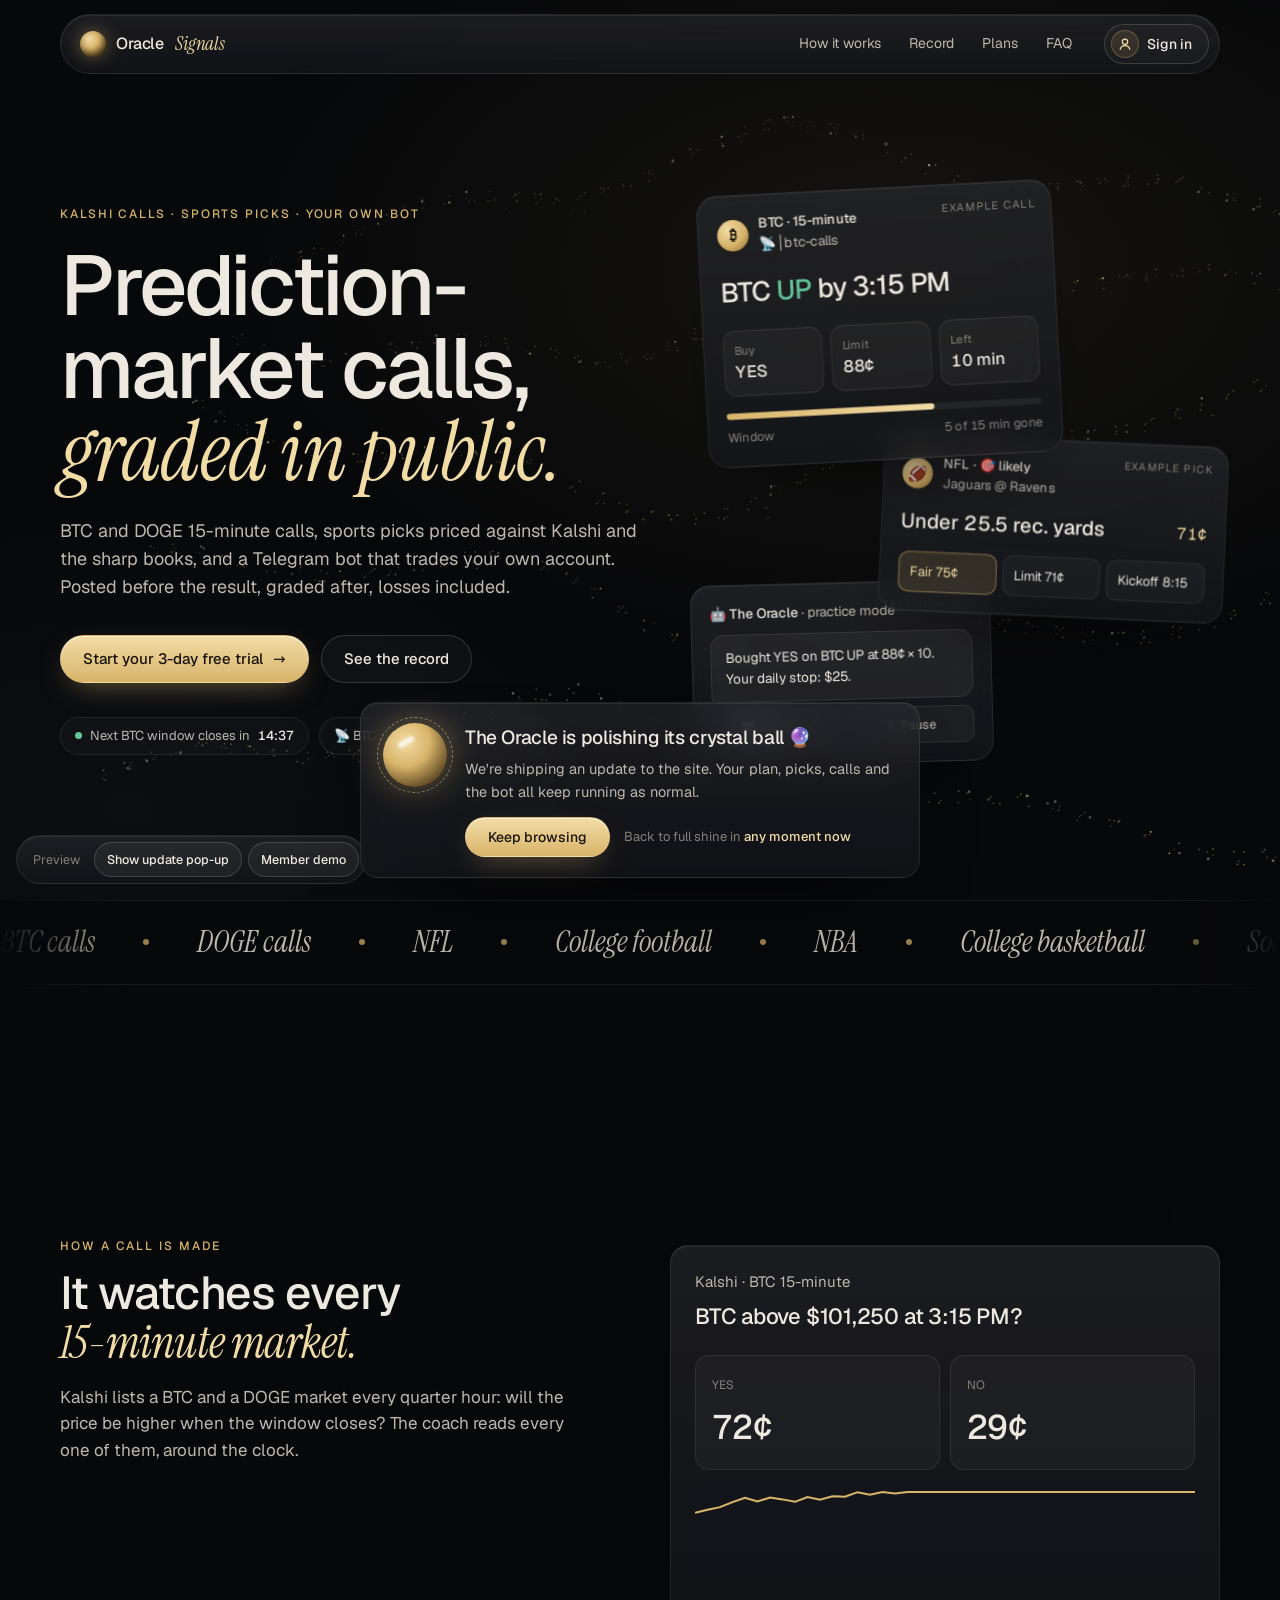
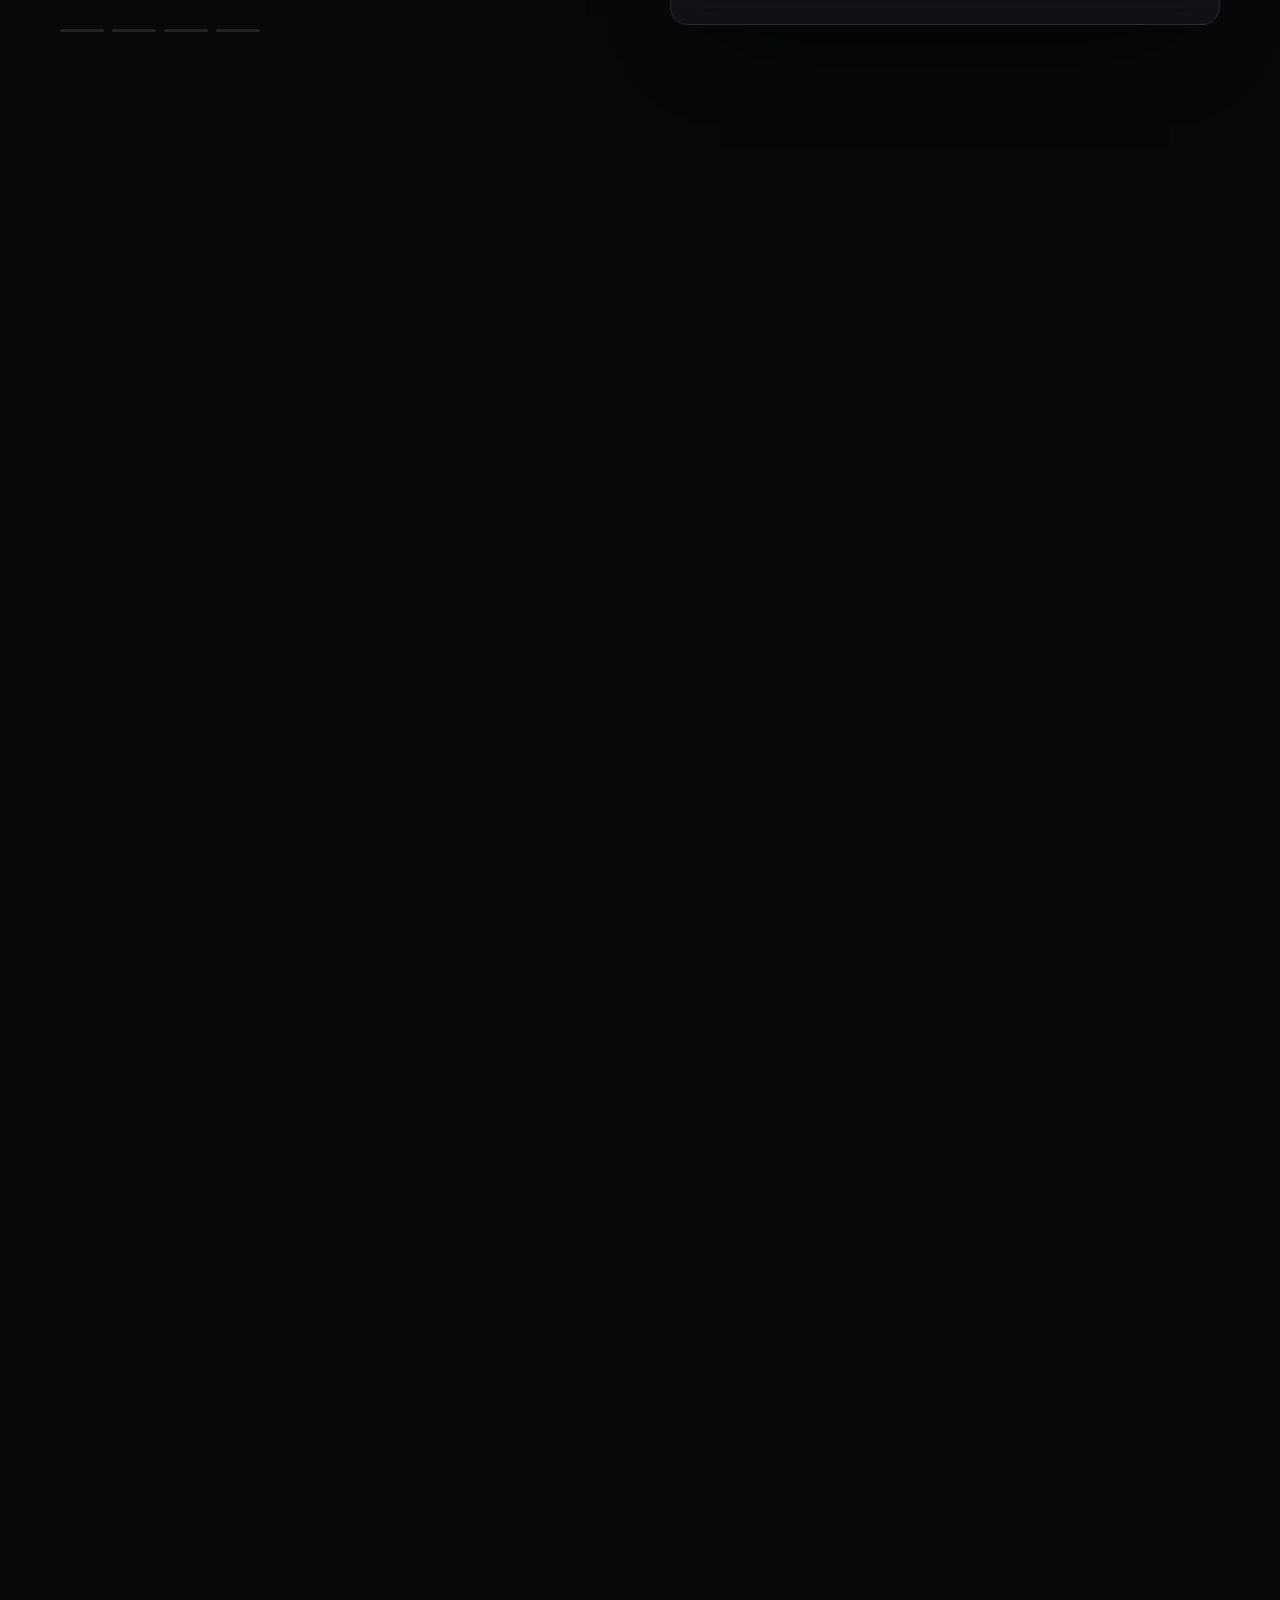
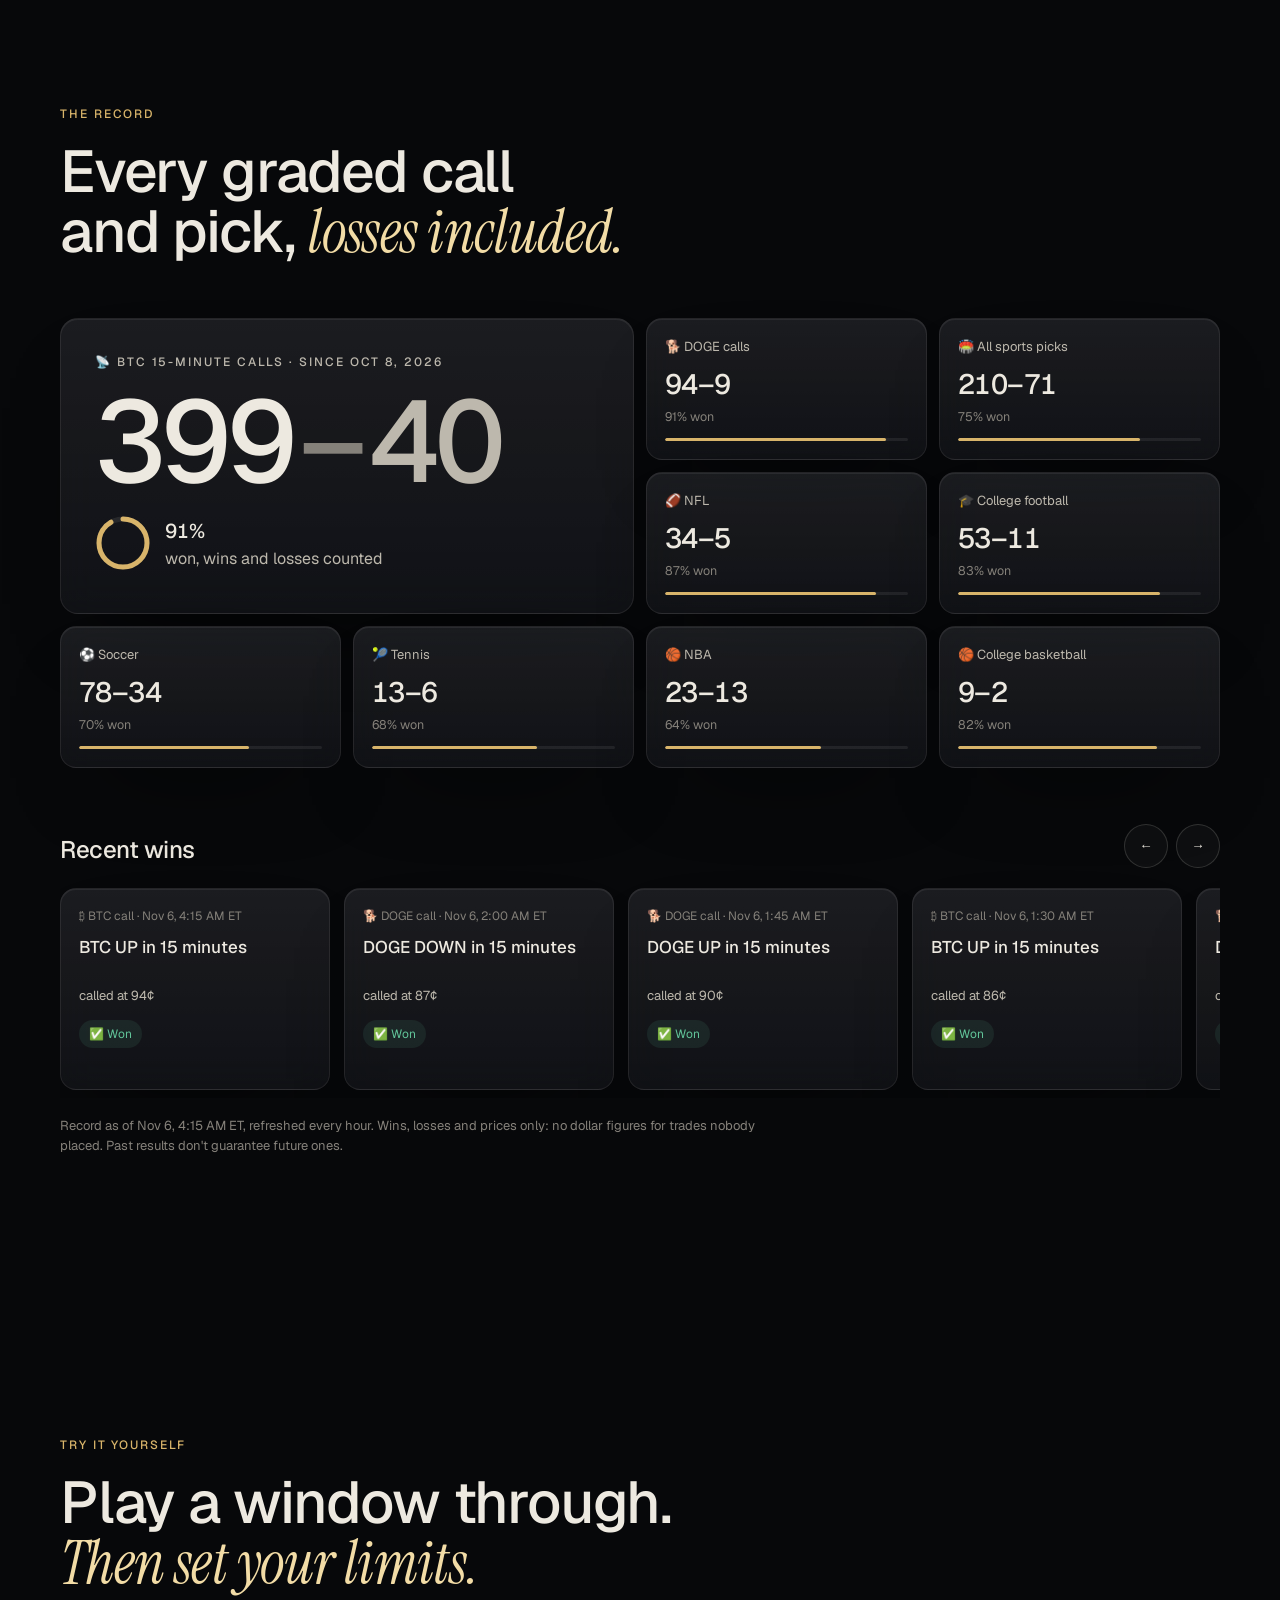
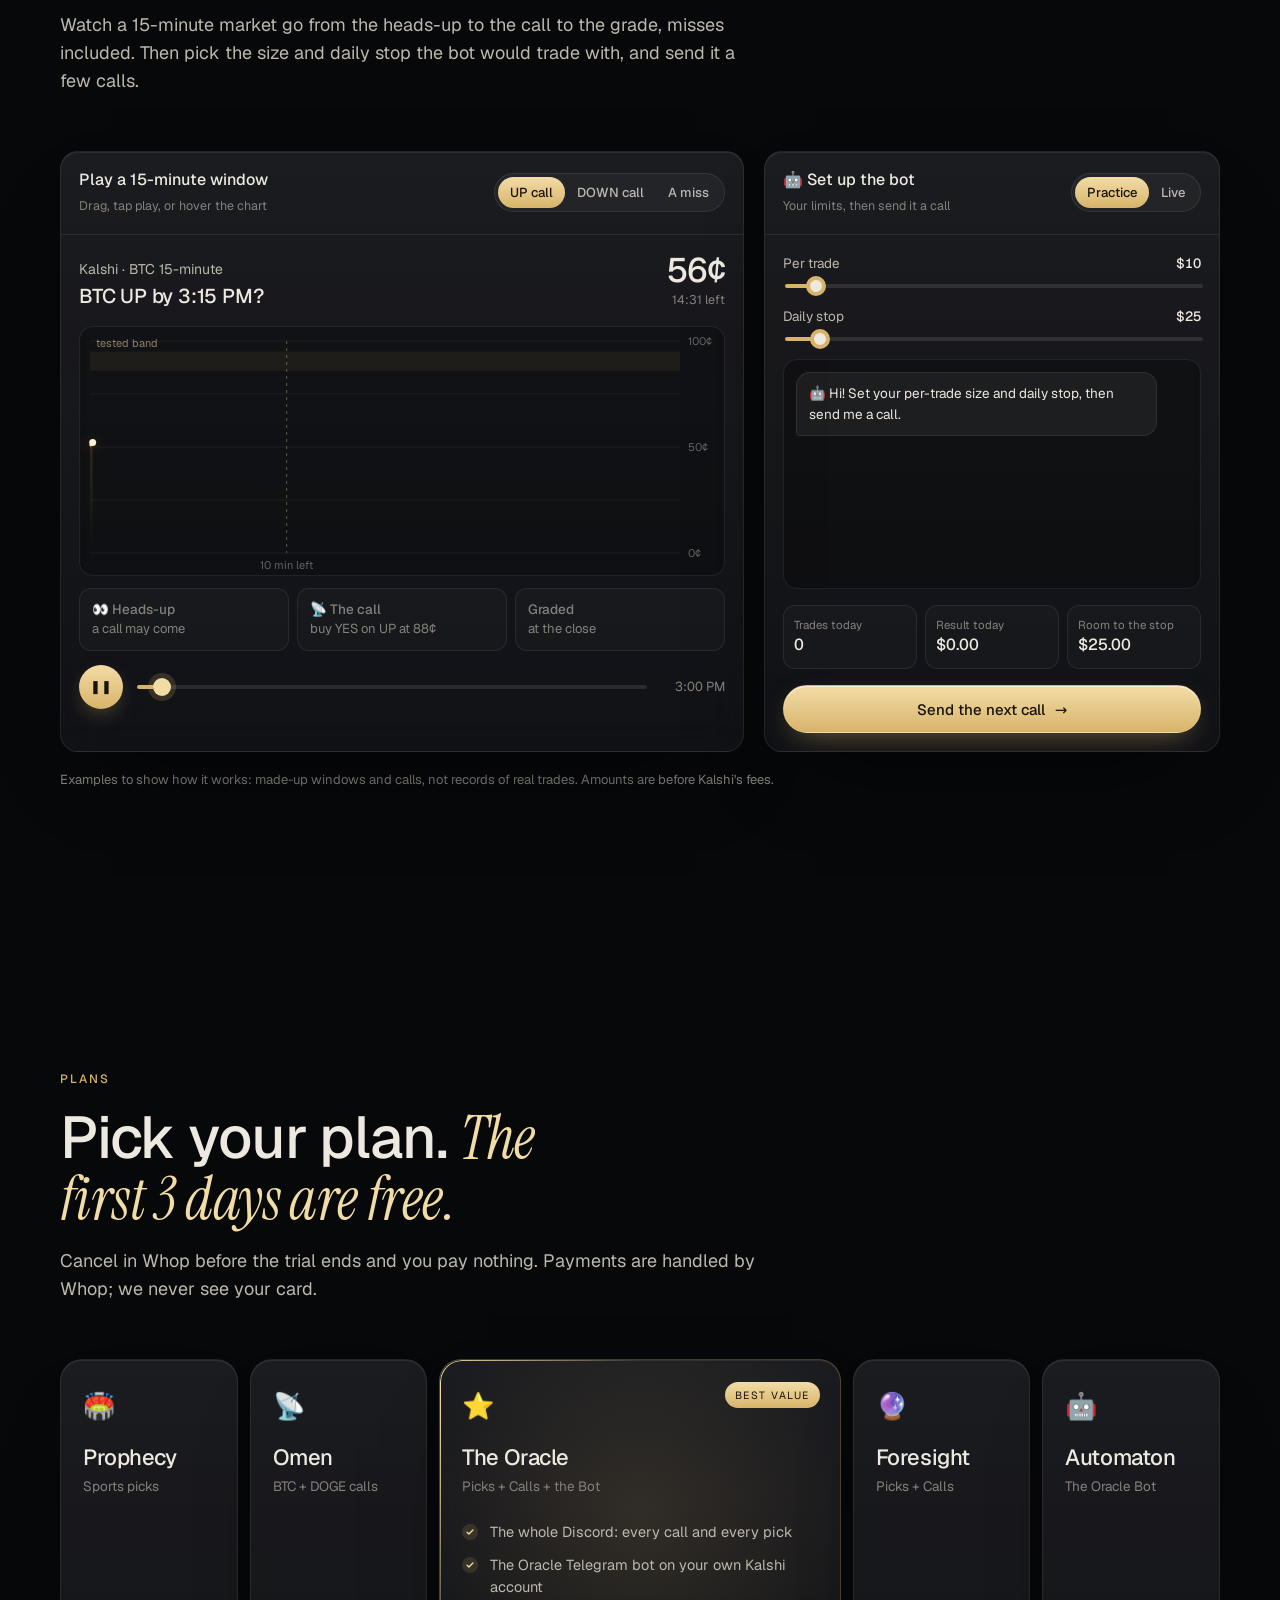
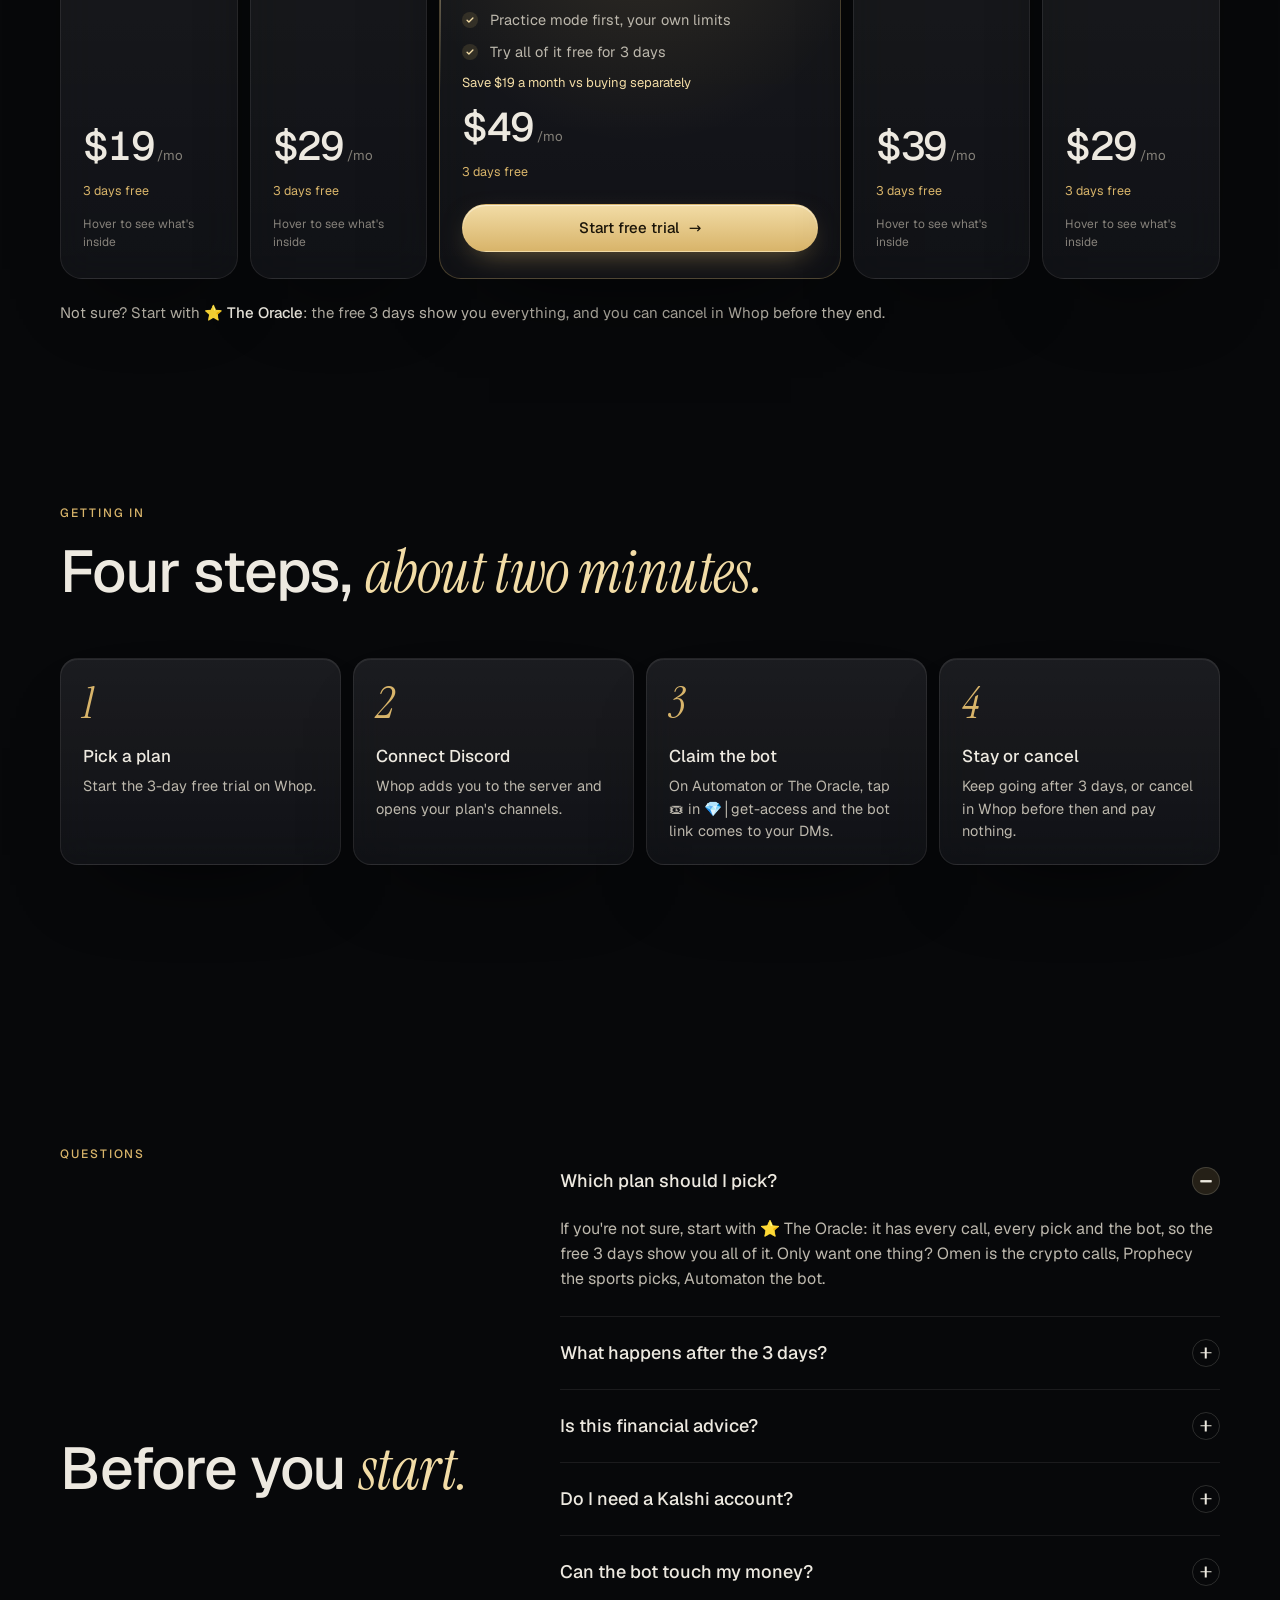
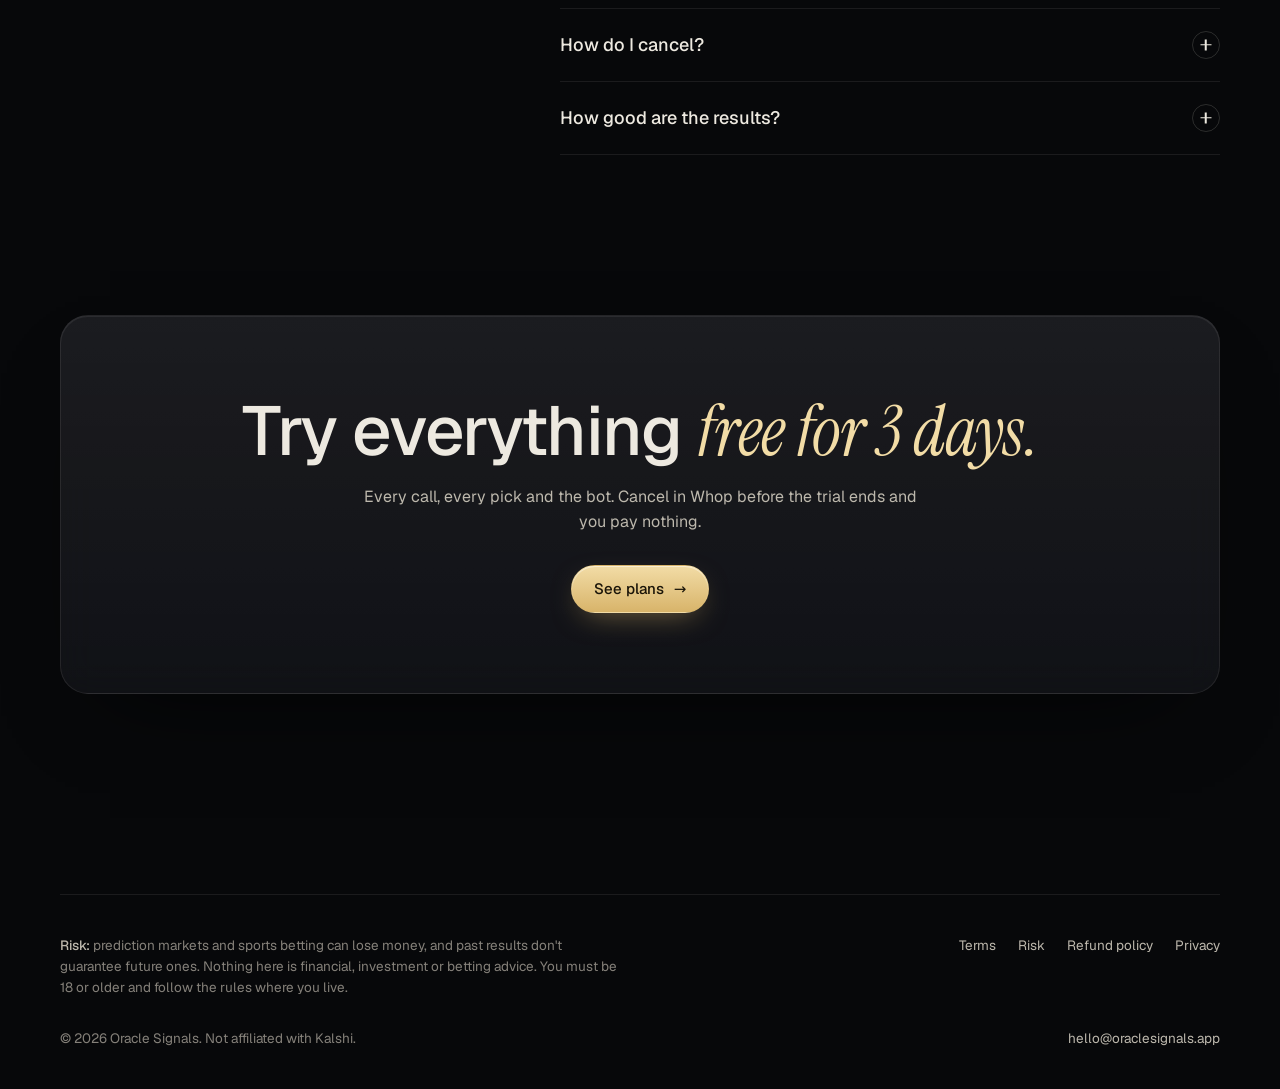
==== commit 4aeabb87: "🌐 new icons and share card (the orb mark)" ====
--- a/index.html
+++ b/index.html
@@ -9,14 +9,14 @@
 <meta name="description" content="Live Bitcoin and DOGE 15-minute calls, sports picks priced against Kalshi, and the Oracle Telegram bot. Every call graded in public. 3 days free.">
 <meta property="og:title" content="Oracle Signals">
 <meta property="og:description" content="BTC calls · sports picks · the Oracle bot. Every call graded in public. 3 days free.">
-<meta property="og:image" content="https://oraclesignals.app/assets/og.png">
+<meta property="og:image" content="https://oraclesignals.app/assets/og.png?v=2">
 <meta property="og:url" content="https://oraclesignals.app/">
 <meta property="og:type" content="website">
 <meta name="twitter:card" content="summary_large_image">
-<meta name="twitter:image" content="https://oraclesignals.app/assets/og.png">
+<meta name="twitter:image" content="https://oraclesignals.app/assets/og.png?v=2">
 <meta name="theme-color" content="#07080a">
-<link rel="icon" href="assets/favicon-32.png">
-<link rel="apple-touch-icon" href="assets/icon-180.png">
+<link rel="icon" type="image/png" sizes="64x64" href="assets/favicon-32.png?v=2">
+<link rel="apple-touch-icon" href="assets/icon-180.png?v=2">
 <link rel="preload" href="assets/fonts/geist.woff2" as="font" type="font/woff2" crossorigin>
 <!-- Whop pixel: page views and purchases for the Whop dashboard (docs.whop.com/developer/ads/pixel). Not loaded
      when the browser asks not to be tracked (Global Privacy Control or Do Not Track). -->
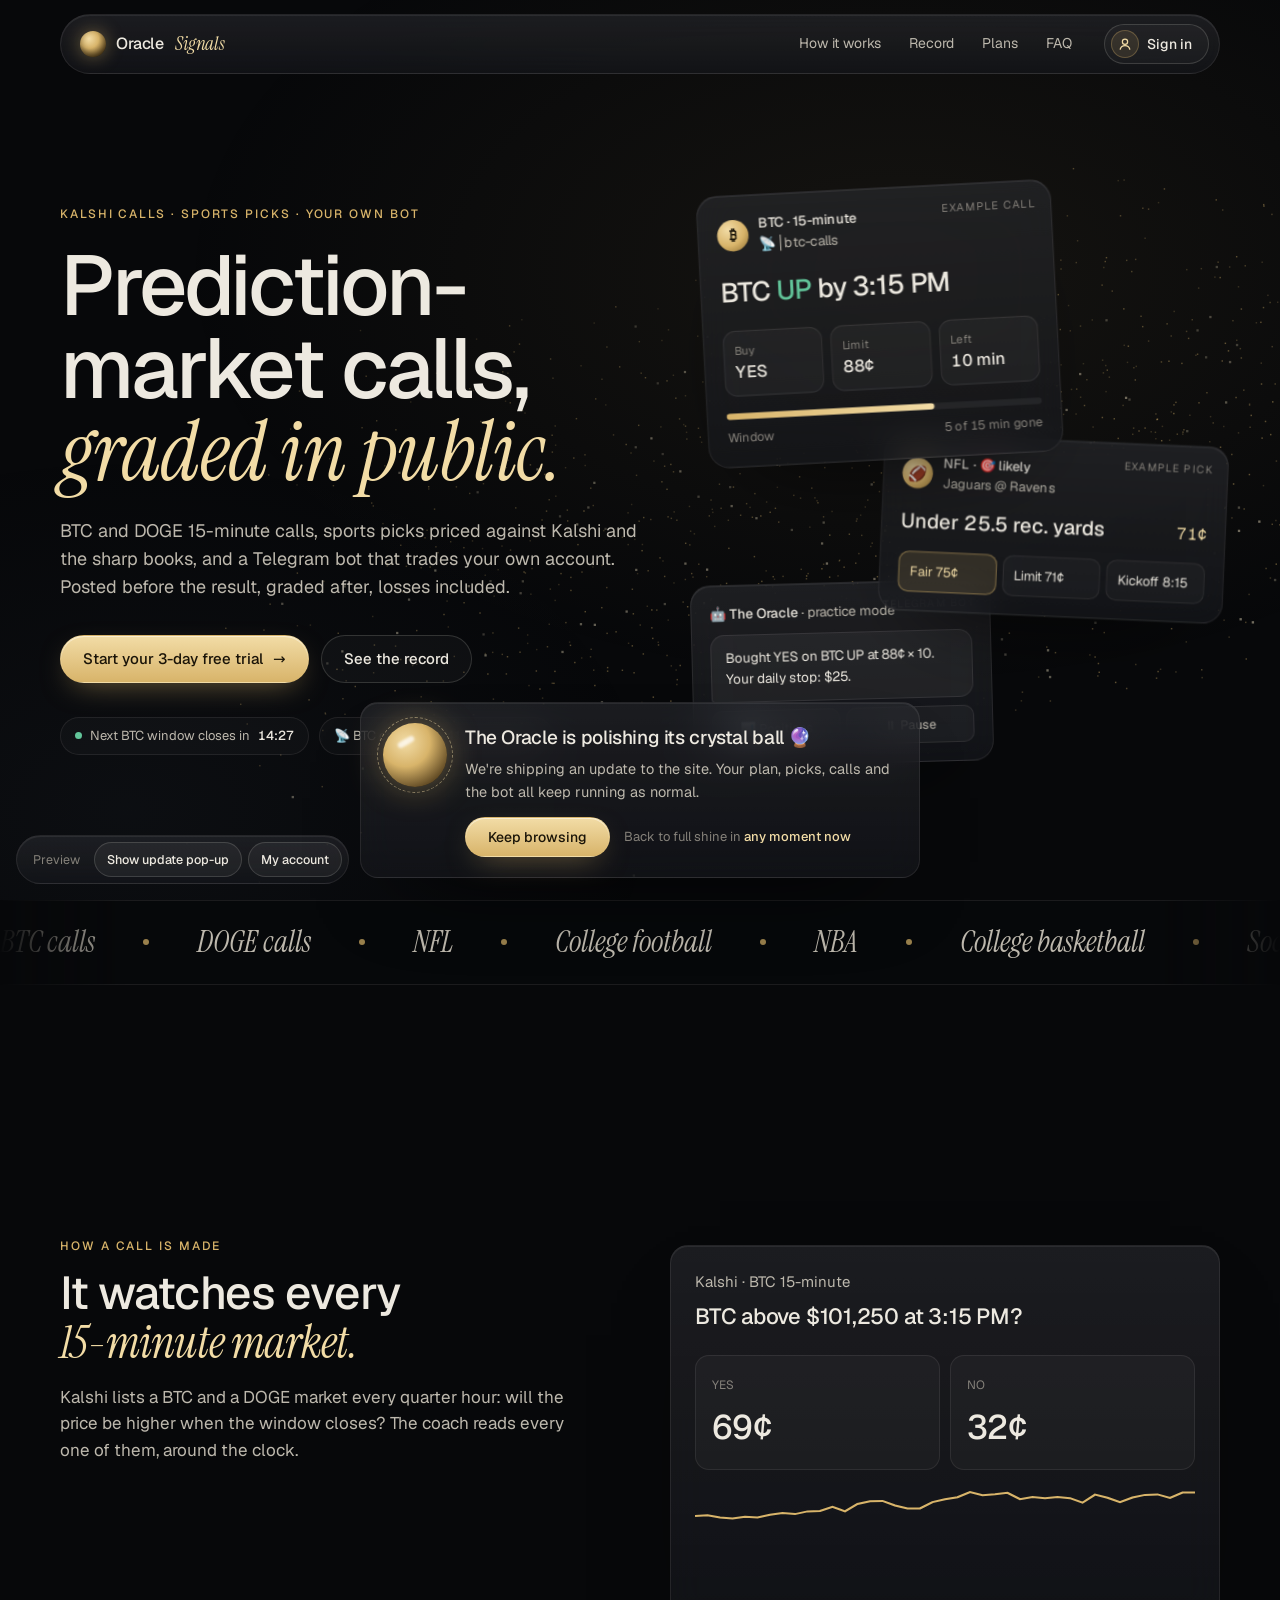
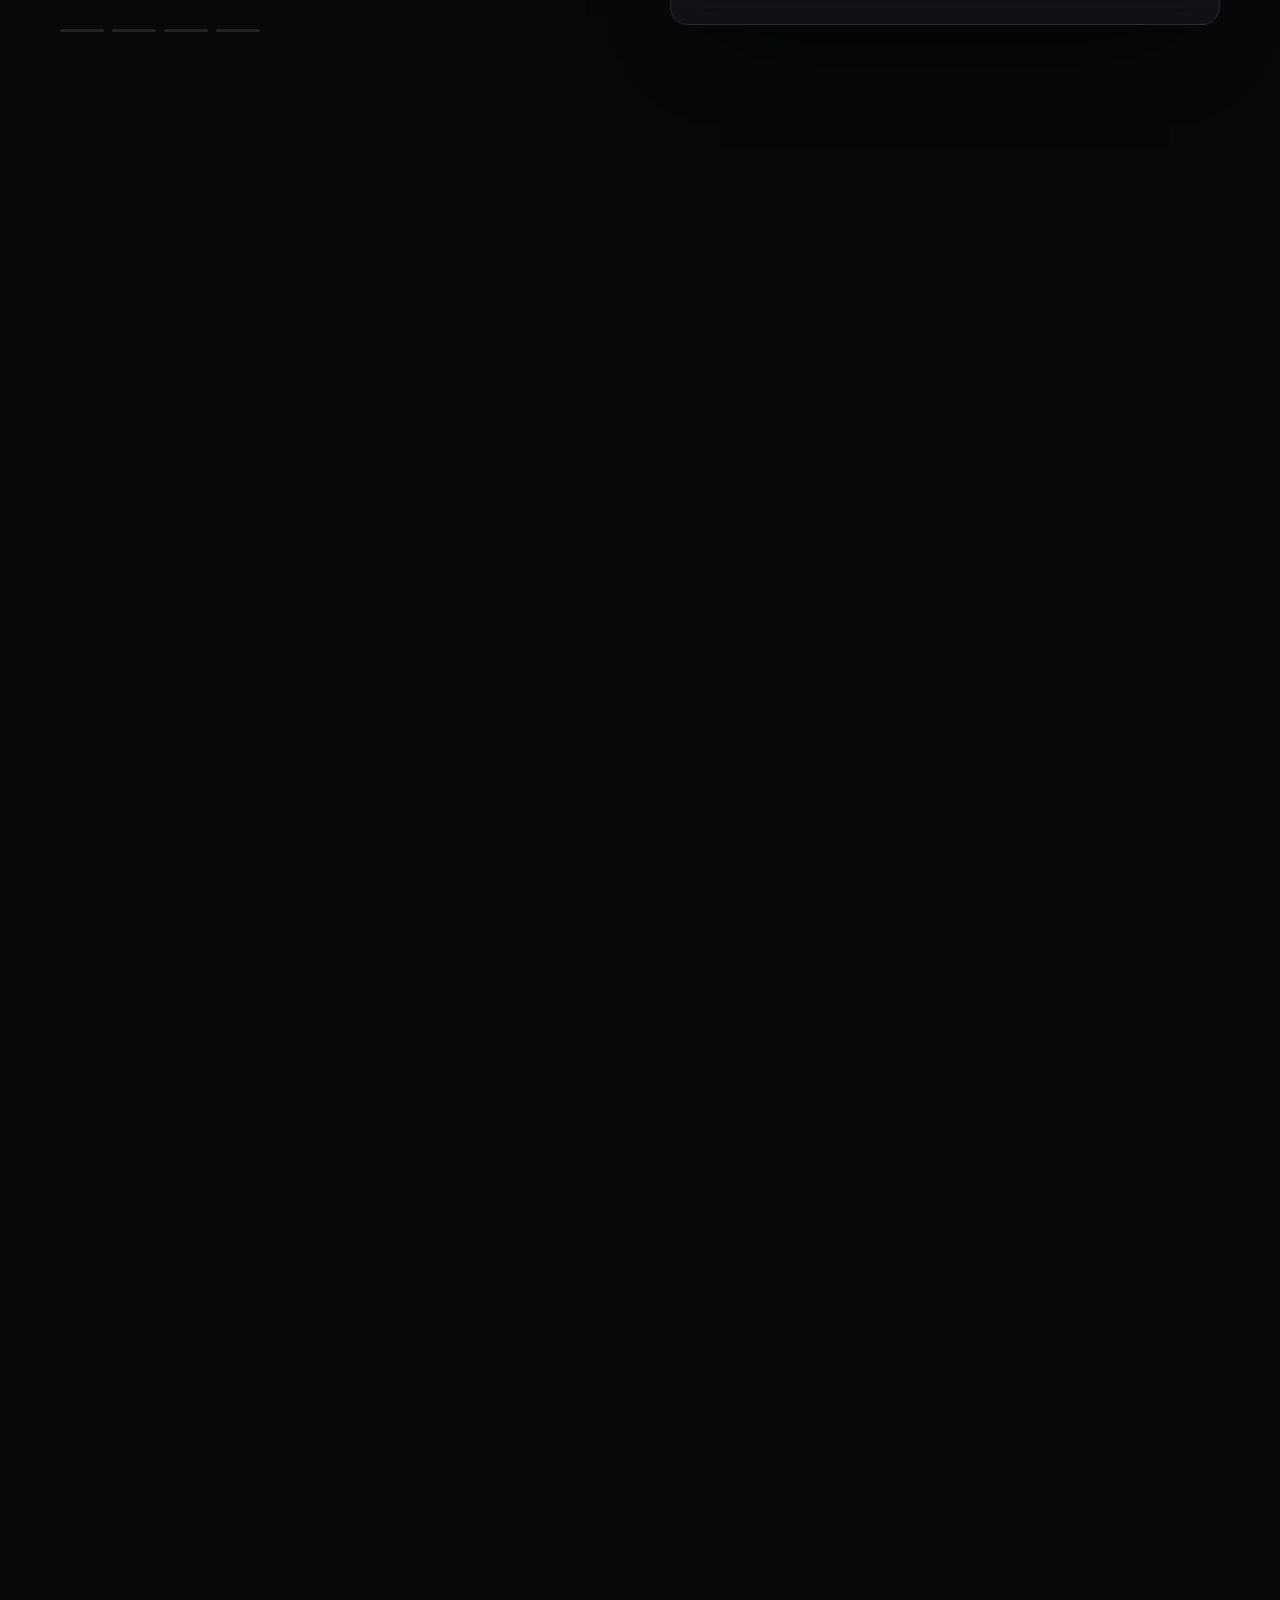
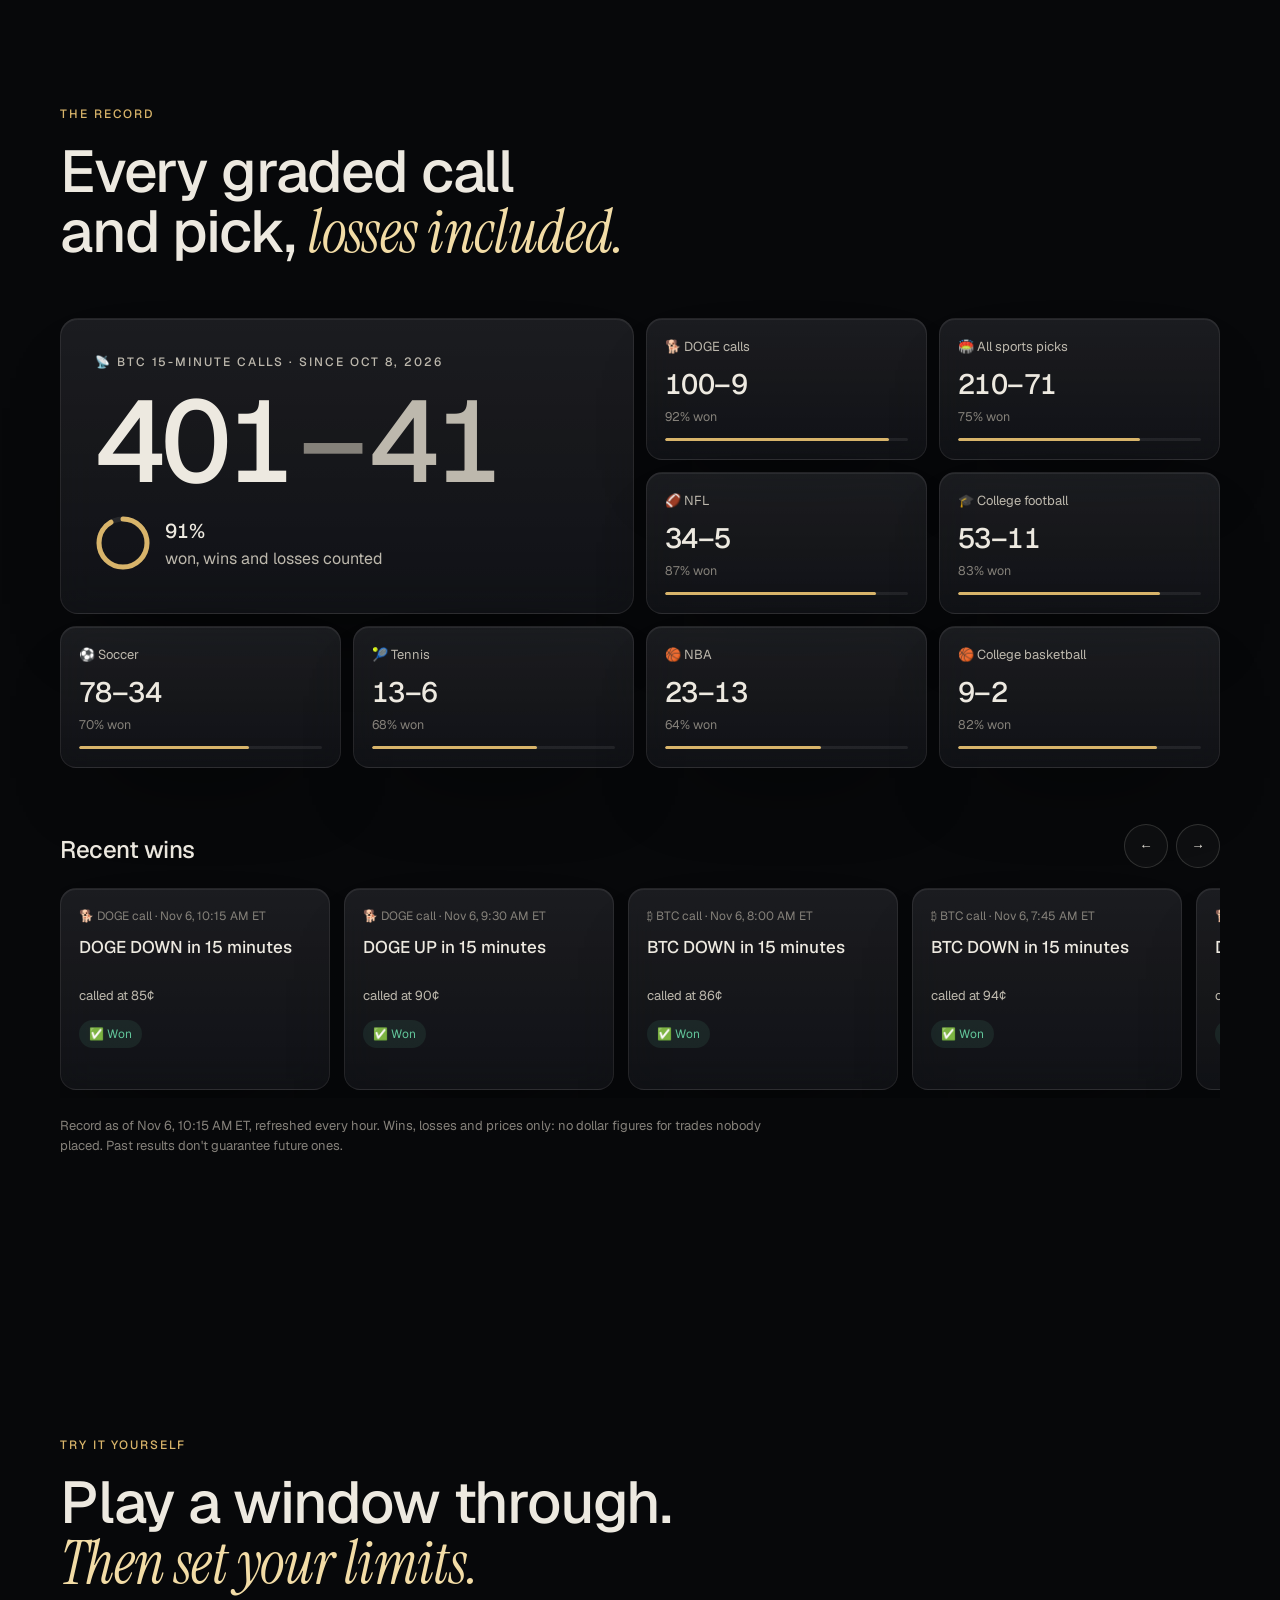
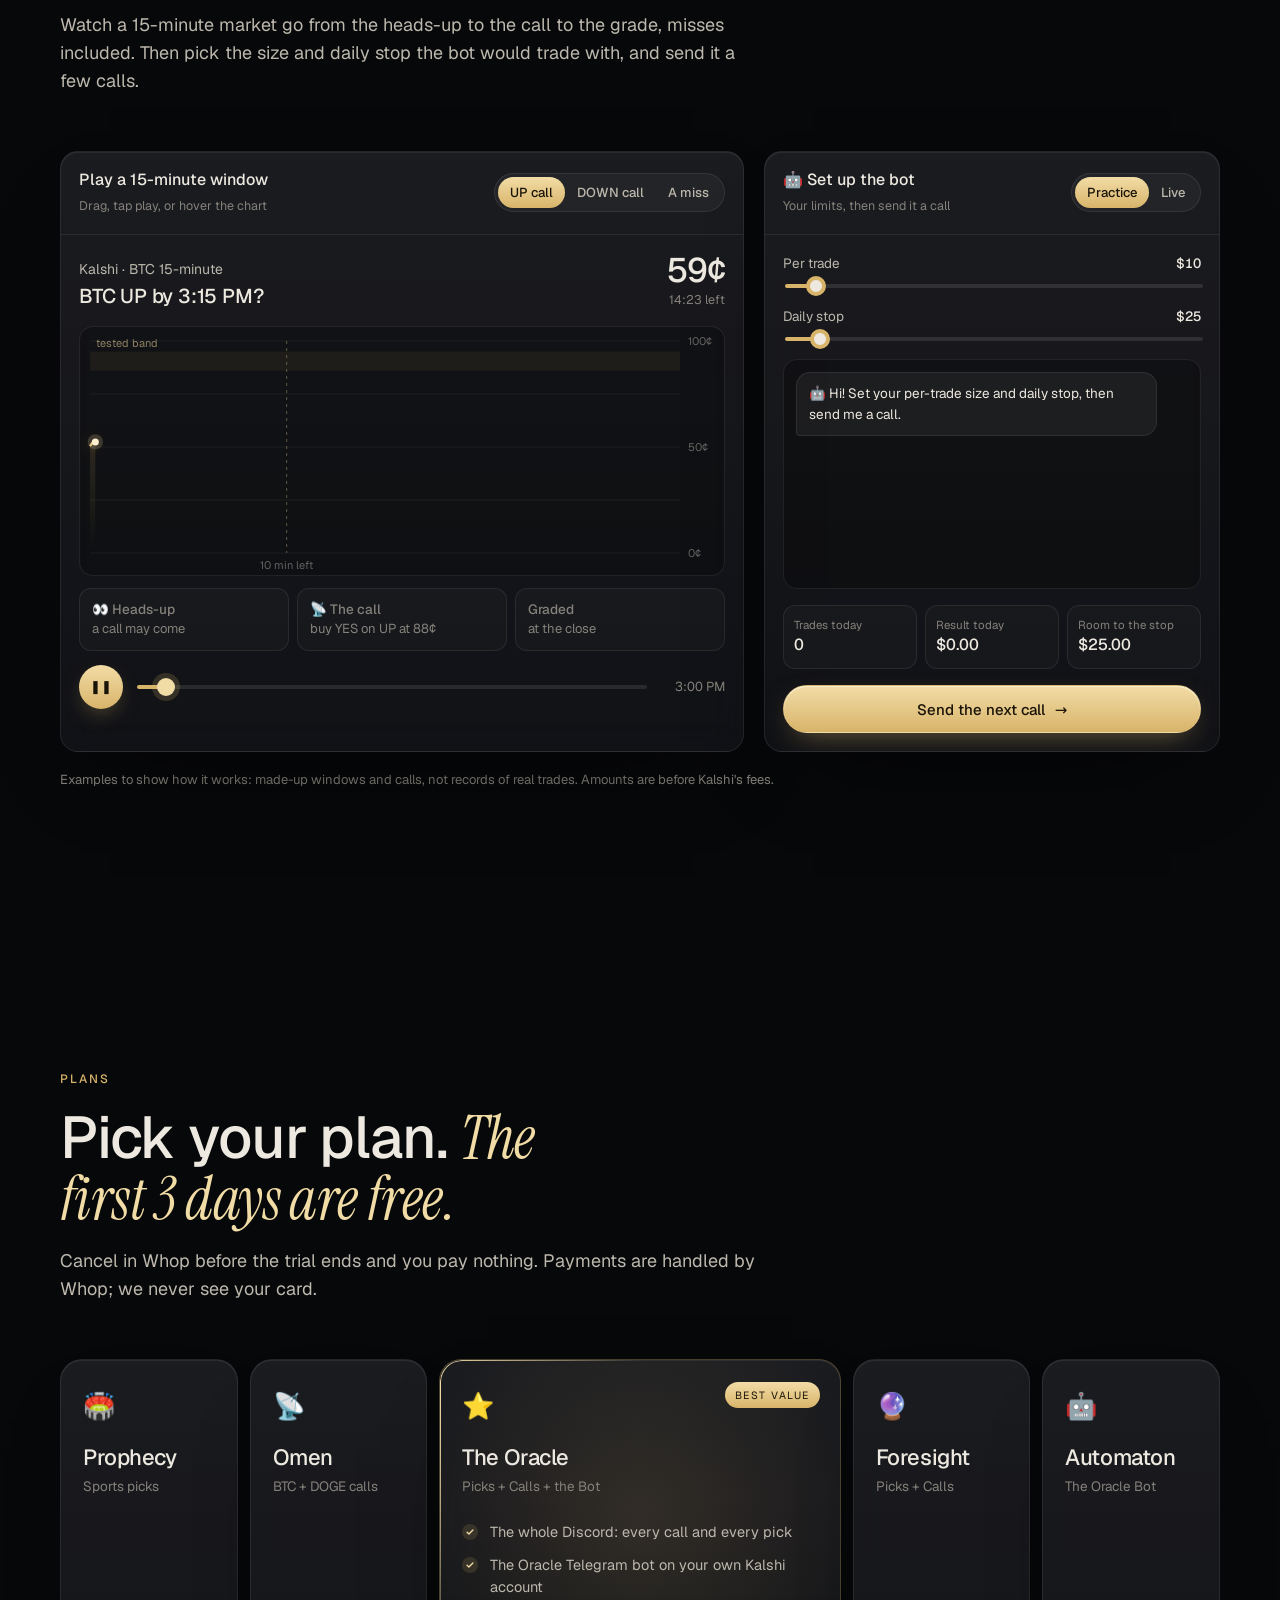
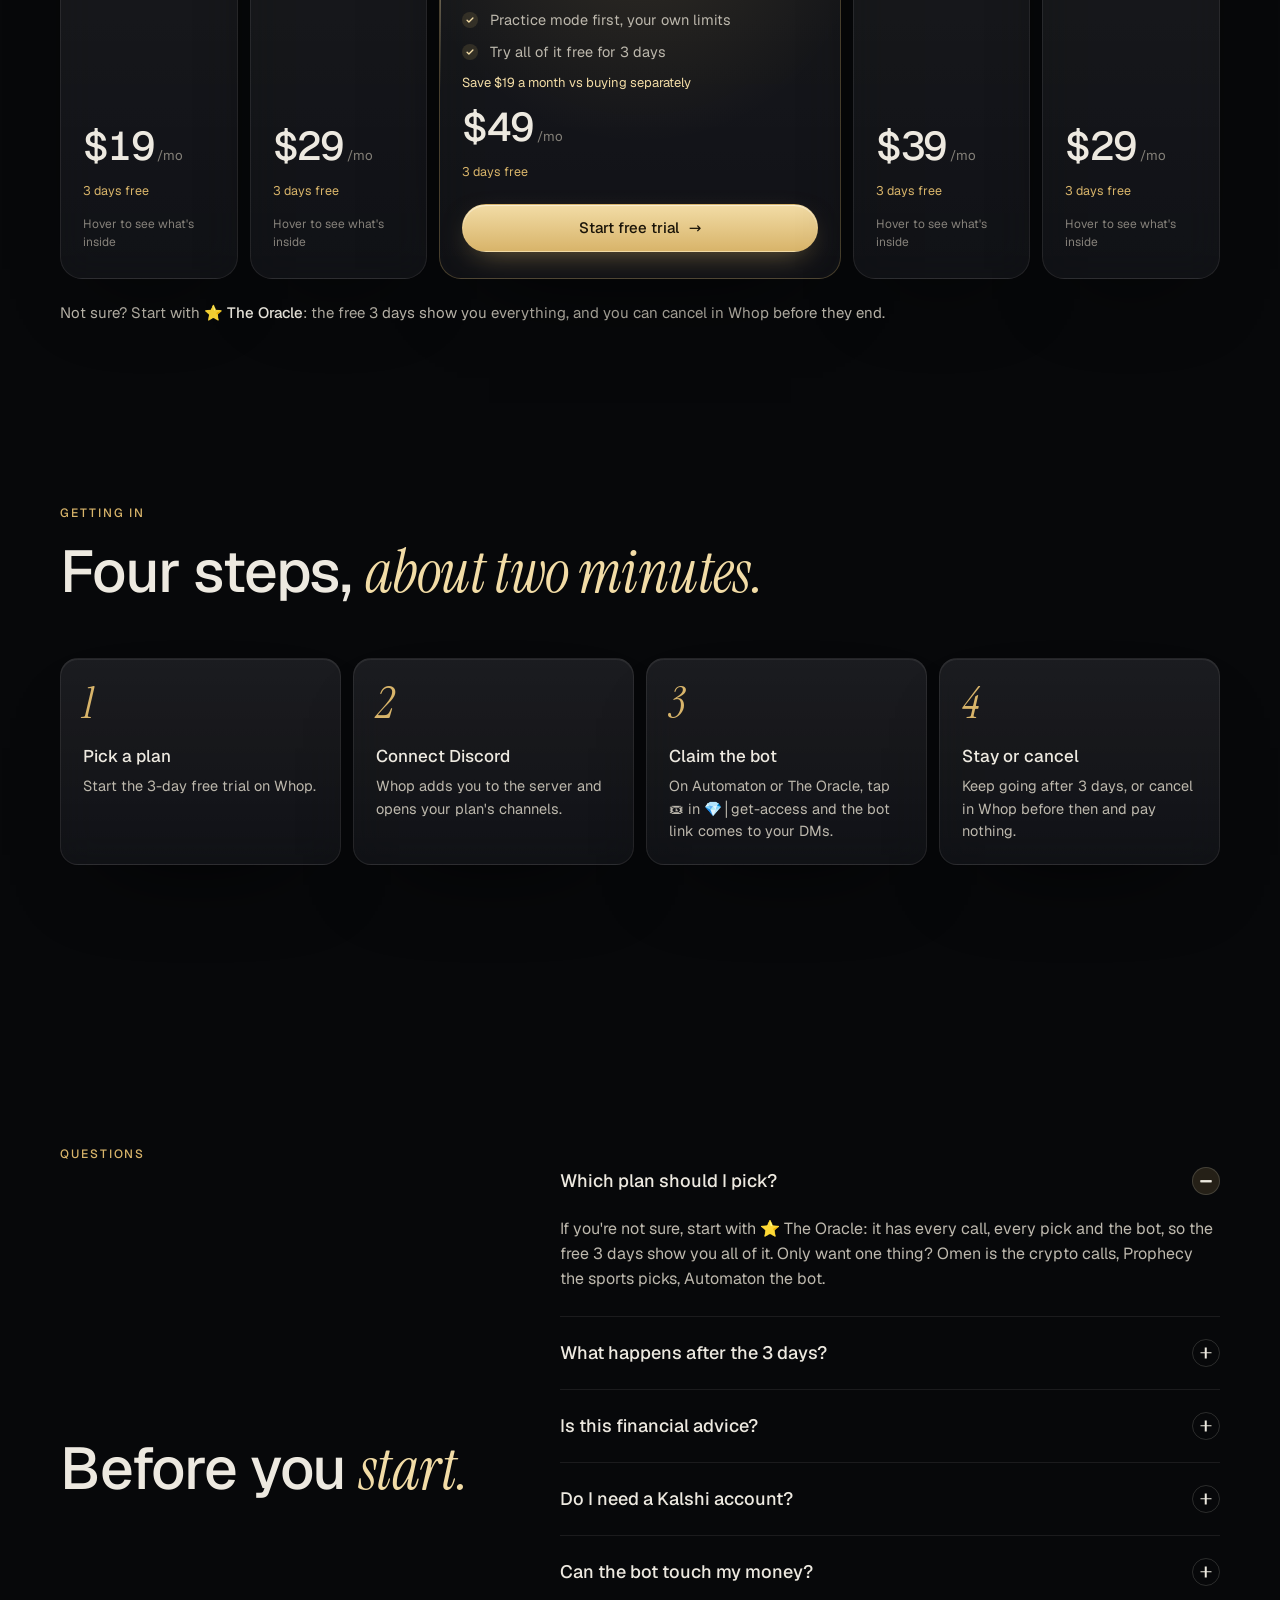
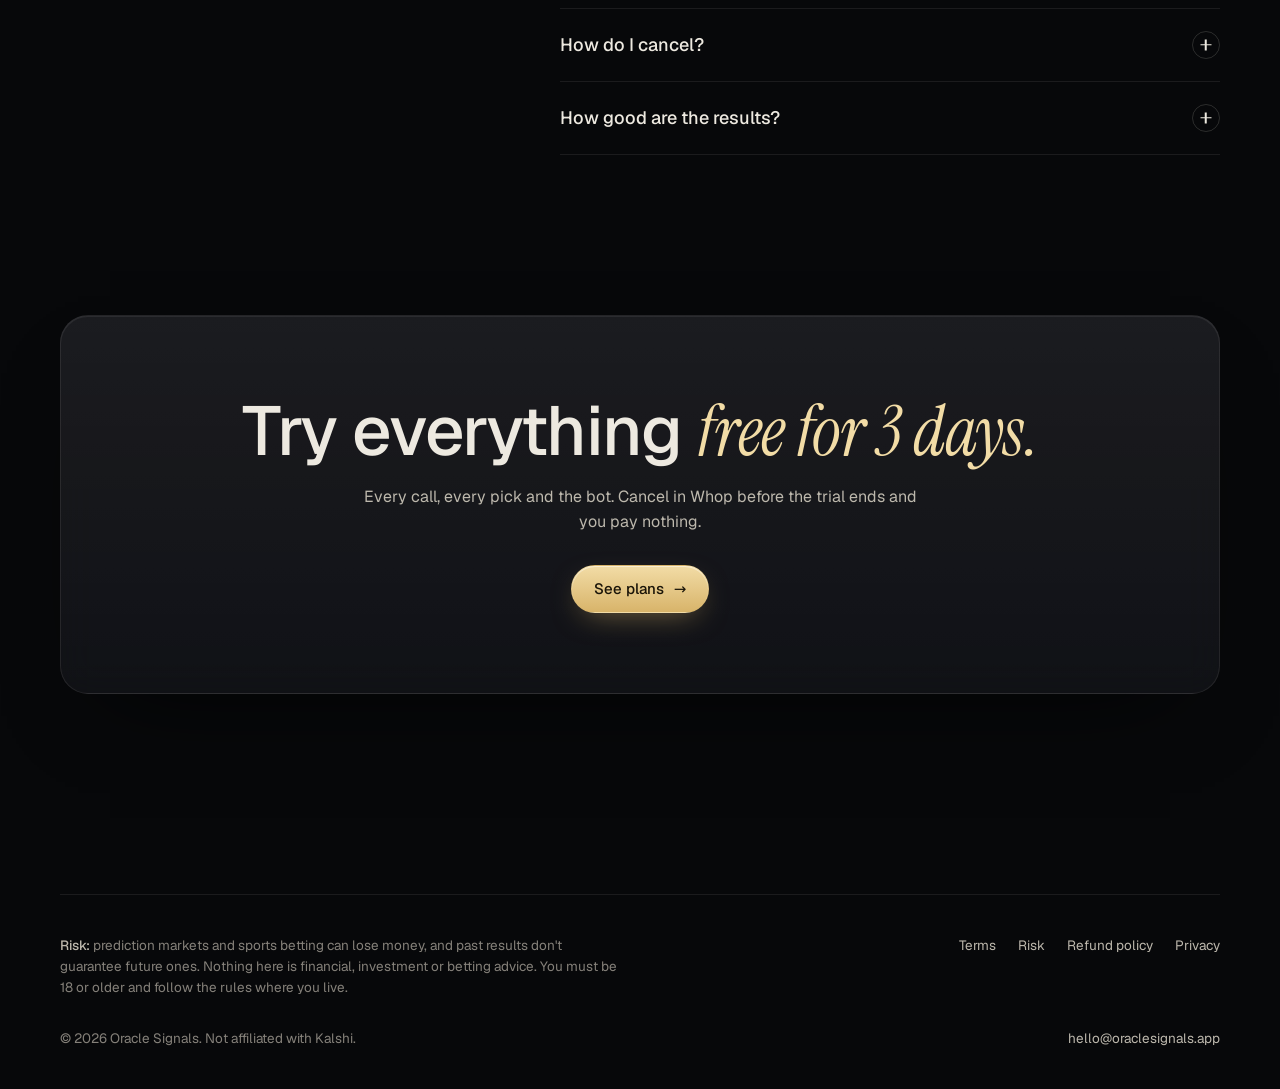
==== commit 651d6013: "🌐 v1.10.35: Sign in with Whop and the member account page, privacy update" ====
--- a/index.html
+++ b/index.html
@@ -3,7 +3,7 @@
 <head>
 <meta charset="utf-8">
 <meta name="viewport" content="width=device-width, initial-scale=1, viewport-fit=cover">
-<meta http-equiv="Content-Security-Policy" content="default-src 'self'; script-src 'self' 'unsafe-inline' https://t.whop.tw https://static.cloudflareinsights.com; connect-src 'self' https://t.whop.tw https://cloudflareinsights.com; img-src 'self' data: https:; style-src 'self' 'unsafe-inline'; font-src 'self'; frame-src 'none'; object-src 'none'; base-uri 'self'; form-action 'none'; upgrade-insecure-requests">
+<meta http-equiv="Content-Security-Policy" content="default-src 'self'; script-src 'self' 'unsafe-inline' https://t.whop.tw https://static.cloudflareinsights.com; connect-src 'self' https://t.whop.tw https://cloudflareinsights.com https://api.oraclesignals.app; img-src 'self' data: https:; style-src 'self' 'unsafe-inline'; font-src 'self'; frame-src 'none'; object-src 'none'; base-uri 'self'; form-action 'none'; upgrade-insecure-requests">
 <meta name="referrer" content="strict-origin-when-cross-origin">
 <title>Oracle Signals · BTC calls, sports picks and the Oracle bot</title>
 <meta name="description" content="Live Bitcoin and DOGE 15-minute calls, sports picks priced against Kalshi, and the Oracle Telegram bot. Every call graded in public. 3 days free.">
@@ -831,51 +831,19 @@
   </div>
 </div>
 
-<!-- member page (demo) -->
-<section class="member" id="member" aria-label="Your account (demo)">
+<!-- the member's account (filled from api.oraclesignals.app/me) -->
+<section class="member" id="member" aria-label="Your account">
   <div class="wrap">
-    <span class="demo-flag">Demo · sample data</span>
+    <span class="demo-flag" id="m-flag" hidden></span>
     <div class="m-head">
-      <h2>Good evening, <em>Alex.</em></h2>
-      <button class="btn btn-ghost" id="member-x">Back to the site</button>
-    </div>
-    <div class="m-grid">
-      <div class="m-card glass m-plan">
-        <h4>Your plan</h4>
-        <div class="pn">⭐ The Oracle</div>
-        <span class="status"><span class="pulse"></span>Active · renews Nov 21</span>
-        <div class="m-rows">
-          <div><span>Price</span><b class="num">$49 / month</b></div>
-          <div><span>Member since</span><b>Oct 24, 2026</b></div>
-          <div><span>Includes</span><b>Calls, picks, the bot</b></div>
-        </div>
-        <a class="btn btn-ghost" href="https://whop.com/" rel="noopener">Manage billing on Whop ↗</a>
-      </div>
-      <div class="m-card glass m-ref">
-        <h4>Referrals</h4>
-        <div class="m-big num">3</div>
-        <div class="m-sub">paying friends · you earn 20% of what they pay, every month</div>
-        <div class="m-rows"><div><span>Contest rank</span><b>#4</b></div></div>
-      </div>
-      <div class="m-card glass m-bot">
-        <h4>Telegram bot</h4>
-        <div class="pn" style="font-size:22px">🤖 Connected</div>
-        <span class="status">Practice mode</span>
-        <div class="m-rows"><div><span>Daily stop</span><b class="num">$25</b></div><div><span>Per trade</span><b class="num">$10</b></div></div>
-      </div>
-      <div class="m-card glass m-rec">
-        <h4>Your record · calls you took ✅</h4>
-        <div style="display:flex;gap:30px;flex-wrap:wrap;margin-top:10px">
-          <div><div class="m-big num">27–3</div><div class="m-sub">calls and picks you tapped ✅ on</div></div>
-          <div><div class="m-big num" style="color:var(--gold-hi)">90%</div><div class="m-sub">won</div></div>
-        </div>
-        <svg class="chart" id="m-chart" viewBox="0 0 600 170" preserveAspectRatio="none" aria-hidden="true"></svg>
-      </div>
-      <div class="m-card glass m-pings">
-        <h4>Ping me for</h4>
-        <div id="pings"></div>
+      <h2 id="m-hello">Your <em>account.</em></h2>
+      <div style="display:flex;gap:10px;flex-wrap:wrap">
+        <button class="btn btn-ghost" id="member-x">Back to the site</button>
+        <button class="btn btn-ghost" id="m-out">Sign out</button>
       </div>
     </div>
+    <div class="m-grid" id="m-grid"></div>
+    <p class="fine" id="m-fine">Your own results only. Past results don't guarantee future ones. Practice results use pretend money and are not real results.</p>
   </div>
 </section>
 
@@ -895,7 +863,7 @@
 <div class="preview-bar glass" id="preview-bar">
   <span>Preview</span>
   <button id="pv-update">Show update pop-up</button>
-  <button id="pv-member">Member demo</button>
+  <button id="pv-member">My account</button>
 </div>
 
 <script>
@@ -1361,43 +1329,145 @@
 $("#signin-open").addEventListener("click", openSheet);
 $("#sheet-x").addEventListener("click", closeSheet);
 scrim.addEventListener("click", closeSheet);
-const WHOP_HOME = "https://whop.com/oraclesignals/";
-if (!PREVIEW) { // the live site: until our own member page ships, signing in means your Whop account
-  $("#sheet-title").innerHTML = "Welcome <em>back.</em>";
-  $("#sheet .sheet-body > p").textContent = "Your plan, billing and receipts live in your Whop account. Your own member page here is on the way.";
-  $("#sheet .perks").replaceChildren(...["Manage or cancel your plan", "Receipts and billing", "Your Discord and bot access"].map(t => el("div", "", t)));
-  $("#sheet .connecting").lastChild.textContent = "Opening Whop…";
-}
+const API = "https://api.oraclesignals.app";
+const ME_SAMPLE = /*ME*/null; // the preview's account data (real, from a local run); the live site asks the API
+let ME = null;
+function goSignIn() { location.href = `${API}/auth/whop/login?next=${encodeURIComponent("/#account")}`; }
 whop.addEventListener("click", () => {
   glowT = 1.6; sheet.classList.add("busy");
-  // the preview opens the demo member page after a short "Opening Whop" beat; the live site goes to Whop
-  setTimeout(() => { if (PREVIEW) { closeSheet(); openMember(); } else location.href = WHOP_HOME; }, PREVIEW ? 1400 : 500);
+  setTimeout(() => { if (PREVIEW) { closeSheet(); if (!ME) ME = ME_SAMPLE; openMember(); } else goSignIn(); }, PREVIEW ? 1200 : 400);
 });
 
-/* ---------------- member page (demo) ---------------- */
-const member = $("#member");
-function openMember() { member.classList.add("on"); document.body.style.overflow = "hidden"; drawChart(); if (location.hash !== "#member") history.replaceState(null, "", "#member"); }
-function closeMember() { member.classList.remove("on"); document.body.style.overflow = ""; if (location.hash === "#member") history.replaceState(null, "", "#top"); }
+/* ---------------- the member's account ---------------- */
+const member = $("#member"), grid = $("#m-grid");
+function openMember() {
+  if (!ME || !ME.signed_in) { openSheet(); return; }
+  render(ME); member.classList.add("on"); document.body.style.overflow = "hidden";
+  if (location.hash !== "#account") history.replaceState(null, "", "#account");
+}
+function closeMember() { member.classList.remove("on"); document.body.style.overflow = ""; if (location.hash === "#account") history.replaceState(null, "", "#top"); }
 $("#member-x").addEventListener("click", closeMember);
-function drawChart() {
-  const svg = $("#m-chart"); if (svg.childElementCount) return;
-  const res = "WWWLWWWWWWWLWWWWWWWWWWLWWWWWWW".split(""); let v = 0; const pts = res.map((r, j) => { v += r === "W" ? 1 : -1; return [j, v]; });
-  const max = Math.max(...pts.map(p => p[1])), min = Math.min(0, ...pts.map(p => p[1]));
-  const X = j => 10 + j * (580 / (pts.length - 1)), Y = y => 160 - (y - min) / (max - min || 1) * 140;
+$("#m-out").addEventListener("click", async () => {
+  if (!PREVIEW) { try { await fetch(`${API}/auth/logout`, { method: "POST", credentials: "include" }); } catch (e) {} }
+  ME = null; closeMember(); setSignedIn(false);
+});
+const card = (cls, title) => { const c = el("div", `m-card glass ${cls}`); c.append(el("h4", "", title)); grid.append(c); return c; };
+const rowsOf = pairs => { const r = el("div", "m-rows"); for (const [k, v] of pairs) { const d = el("div"); d.append(el("span", "", k), el("b", "num", v)); r.append(d); } return r; };
+const usd = v => `${v < 0 ? "−" : "+"}$${Math.abs(v).toFixed(2)}`;
+const svgEl = () => { const s = document.createElementNS("http://www.w3.org/2000/svg", "svg"); s.setAttribute("class", "chart"); s.setAttribute("viewBox", "0 0 600 170"); s.setAttribute("preserveAspectRatio", "none"); s.setAttribute("aria-hidden", "true"); return s; };
+function hello(name) {
+  const h = new Date().getHours(), part = h < 12 ? "morning" : h < 18 ? "afternoon" : "evening";
+  const t = $("#m-hello"); t.textContent = `Good ${part}, `; t.append(el("em", "", `${name || "member"}.`));
+}
+function lineChart(svg, pts) {
+  svg.replaceChildren();
+  if (pts.length < 2) pts = [[0, 0], ...pts];
+  const ys = pts.map(p => p[1]), max = Math.max(0, ...ys), min = Math.min(0, ...ys);
+  const X = j => 10 + j * (580 / Math.max(1, pts.length - 1)), Y = y => 160 - (y - min) / ((max - min) || 1) * 140;
   const ns = "http://www.w3.org/2000/svg", mk = (t, a) => { const n = document.createElementNS(ns, t); for (const k in a) n.setAttribute(k, a[k]); svg.append(n); return n; };
   for (let g = 0; g < 4; g++) mk("line", { x1: 10, x2: 590, y1: 20 + g * 46, y2: 20 + g * 46, stroke: "rgba(237,233,224,.07)" });
-  const line = pts.map((p, j) => `${j ? "L" : "M"}${X(p[0]).toFixed(1)},${Y(p[1]).toFixed(1)}`).join("");
-  const defs = mk("defs", {}); const lg = document.createElementNS(ns, "linearGradient"); lg.id = "mg"; lg.setAttribute("x1", 0); lg.setAttribute("x2", 0); lg.setAttribute("y1", 0); lg.setAttribute("y2", 1);
-  for (const [o, c] of [[0, "rgba(216,180,106,.35)"], [1, "rgba(216,180,106,0)"]]) { const s = document.createElementNS(ns, "stop"); s.setAttribute("offset", o); s.setAttribute("stop-color", c); lg.append(s); } defs.append(lg);
-  mk("path", { d: `${line}L${X(pts.length - 1)},160L10,160Z`, fill: "url(#mg)" });
-  mk("path", { d: line, fill: "none", stroke: "#d8b46a", "stroke-width": 2.2 });
-  pts.forEach((p, j) => { if (res[j] === "L") mk("circle", { cx: X(p[0]), cy: Y(p[1]), r: 3.5, fill: "#e0735f" }); });
-  const e = pts[pts.length - 1]; mk("circle", { cx: X(e[0]), cy: Y(e[1]), r: 5, fill: "#f2dca6" });
-}
-const PINGS = [["📡 BTC calls", true], ["🐕 DOGE calls", true], ["🏈 NFL picks", true], ["🏀 NBA picks", false], ["⚽ Soccer picks", false], ["🎾 Tennis picks", false]];
-const pg = $("#pings");
-for (const [name, on] of PINGS) { const r = el("div", "toggle-row"); r.append(el("span", "", name)); const b = el("button", "switch"); b.setAttribute("role", "switch"); b.setAttribute("aria-checked", on); b.setAttribute("aria-label", name);
-  b.addEventListener("click", () => b.setAttribute("aria-checked", b.getAttribute("aria-checked") !== "true")); r.append(b); pg.append(r); }
+  mk("line", { x1: 10, x2: 590, y1: Y(0), y2: Y(0), stroke: "rgba(237,233,224,.22)", "stroke-dasharray": "4 5" });
+  const line = pts.map((p, j) => `${j ? "L" : "M"}${X(j).toFixed(1)},${Y(p[1]).toFixed(1)}`).join("");
+  const id = "g" + Math.random().toString(36).slice(2, 7);
+  const defs = mk("defs", {}), lg = document.createElementNS(ns, "linearGradient");
+  lg.id = id; lg.setAttribute("x1", 0); lg.setAttribute("x2", 0); lg.setAttribute("y1", 0); lg.setAttribute("y2", 1);
+  for (const [o, c] of [[0, "rgba(216,180,106,.35)"], [1, "rgba(216,180,106,0)"]]) { const st = document.createElementNS(ns, "stop"); st.setAttribute("offset", o); st.setAttribute("stop-color", c); lg.append(st); }
+  defs.append(lg);
+  mk("path", { d: `${line}L${X(pts.length - 1)},${Y(min)}L10,${Y(min)}Z`, fill: `url(#${id})` });
+  mk("path", { d: line, fill: "none", stroke: "#d8b46a", "stroke-width": 2.4 });
+  const e = pts[pts.length - 1];
+  mk("circle", { cx: X(pts.length - 1), cy: Y(e[1]), r: 5, fill: e[1] < 0 ? "#e0735f" : "#f2dca6" });
+}
+function render(me) {
+  grid.replaceChildren(); hello(me.user && me.user.username);
+  const flag = $("#m-flag"); flag.hidden = !PREVIEW; flag.textContent = "Preview · real data, not live yet";
+  // 1 · the plan
+  const sub = me.subscription, plan = sub && sub.plans && sub.plans[0];
+  const c1 = card("m-plan", "Your plan");
+  if (plan) {
+    c1.append(el("div", "pn", plan.plan));
+    const st = el("span", "status");
+    if (plan.live) st.append(el("span", "pulse"));
+    st.append(document.createTextNode(plan.status));
+    if (!plan.live) st.style.cssText = "color:var(--loss);background:rgba(224,115,95,.1)";
+    c1.append(st);
+    const pairs = [];
+    if (plan.renews) pairs.push(["Renews", plan.renews]);
+    if (plan.ends) pairs.push([plan.live ? "Access until" : "Ended", plan.ends]);
+    if (plan.price) pairs.push(["Next charge", plan.price]);
+    if (sub.plans.length > 1) pairs.push(["Other plans", String(sub.plans.length - 1)]);
+    c1.append(rowsOf(pairs));
+    const a = el("a", "btn btn-ghost", plan.live ? "Manage billing on Whop ↗" : "Renew on Whop ↗"); a.href = plan.manage; a.rel = "noopener"; c1.append(a);
+  } else {
+    c1.append(el("div", "pn", sub ? "No plan yet" : "Couldn't reach Whop"),
+              el("div", "m-sub", sub ? "Start a 3-day free trial to unlock calls, picks and the bot." : "Your plan will show here again in a moment."));
+    const a = el("a", "btn btn-gold", "See plans"); a.href = "#plans"; a.addEventListener("click", closeMember); c1.append(a);
+  }
+  // 2 · referrals
+  const c2 = card("m-ref", "Referrals"), ref = me.referrals || { active: 0 };
+  c2.append(el("div", "m-big num", String(ref.active || 0)), el("div", "m-sub", "paying friends right now · you earn 20% of what they pay, every month"));
+  if (ref.contest_rank) c2.append(rowsOf([["Contest rank", `#${ref.contest_rank}`]]));
+  // 3 · the bot
+  const c3 = card("m-bot", "Telegram bot"), bot = me.bot;
+  if (bot) {
+    c3.append(el("div", "pn", "🤖 Connected"), el("span", "status", `${bot.mode} mode`));
+    const r = bot.results || {};
+    c3.append(rowsOf([["Live trades", String(r.live ? r.live.trades : 0)], ["Practice trades", String(r.paper ? r.paper.trades : 0)]]));
+  } else {
+    c3.append(el("div", "pn", "Not linked"),
+              el("div", "m-sub", me.linked && me.linked.discord ? "On a bot plan? Tap 🎟 in 💎│get-access on Discord to get your bot link."
+                                                                : "Link your Discord on Whop to see your bot and your record here."));
+  }
+  // 4 · results: the bot's own trades in dollars, else the ✅ record in wins and losses
+  const c4 = card("m-rec", "Your results");
+  const res = bot && bot.results ? bot.results : {};
+  if (res.live || res.paper) {
+    const tabs = el("div", "seg"), body = el("div"); tabs.style.marginTop = "12px"; c4.append(tabs, body);
+    const draw = key => {
+      const x = res[key]; body.replaceChildren();
+      const top = el("div"); top.style.cssText = "display:flex;gap:30px;flex-wrap:wrap;margin-top:12px";
+      const t1 = el("div"); t1.append(el("div", "m-big num", usd(x.total)), el("div", "m-sub", x.label));
+      t1.firstChild.style.color = x.total < 0 ? "var(--loss)" : "var(--gold-hi)";
+      const t2 = el("div"); t2.append(el("div", "m-big num", x.trades ? `${Math.round(100 * x.wins / x.trades)}%` : "–"), el("div", "m-sub", `of ${x.trades} trades won`));
+      top.append(t1, t2); body.append(top);
+      const svg = svgEl(); body.append(svg);
+      let run = 0; lineChart(svg, x.days.map(([t, p]) => [t, run += p]));
+      body.append(el("div", "m-sub", "Running profit and loss by day, last 60 days, as Kalshi settled it"));
+    };
+    for (const key of ["live", "paper"].filter(k => res[k])) {
+      const b = el("button", "", key === "live" ? "Live" : "Practice"); b.type = "button";
+      b.addEventListener("click", () => { tabs.querySelectorAll("button").forEach(x => x.setAttribute("aria-pressed", x === b)); draw(key); });
+      tabs.append(b);
+    }
+    tabs.firstChild.setAttribute("aria-pressed", "true"); draw(res.live ? "live" : "paper");
+  } else if (me.taps && (me.taps.wins + me.taps.losses)) {
+    const tp = me.taps, n = tp.wins + tp.losses;
+    const top = el("div"); top.style.cssText = "display:flex;gap:30px;flex-wrap:wrap;margin-top:12px";
+    const t1 = el("div"); t1.append(el("div", "m-big num", `${tp.wins}–${tp.losses}`), el("div", "m-sub", "calls and picks you marked ✅"));
+    const t2 = el("div"); t2.append(el("div", "m-big num", `${Math.round(100 * tp.wins / n)}%`), el("div", "m-sub", "won"));
+    t2.firstChild.style.color = "var(--gold-hi)"; top.append(t1, t2); c4.append(top);
+    const svg = svgEl(); c4.append(svg);
+    let run = 0; lineChart(svg, tp.weeks.map(([w, a, b]) => [w, run += a - b]));
+    c4.append(el("div", "m-sub", "Wins minus losses, week by week. No dollars: these are calls you marked, not trades we can see."));
+  } else {
+    c4.append(el("div", "pn", "Nothing yet"), el("div", "m-sub", "Tap ✅ under the calls and picks you take in Discord, and your record builds here once they're graded."));
+  }
+  // 5 · pings
+  const c5 = card("m-pings", "Pings you get"), pings = me.pings;
+  if (pings && Object.keys(pings).length) {
+    for (const [name, on] of Object.entries(pings)) {
+      const r = el("div", "toggle-row"), b = el("span", "switch");
+      b.setAttribute("aria-checked", on); b.setAttribute("aria-label", `${name}: ${on ? "on" : "off"}`); r.append(el("span", "", name), b); c5.append(r);
+    }
+    c5.append(el("div", "m-sub", "Change them with the 🔔 buttons in Discord."));
+  } else c5.append(el("div", "m-sub", "Your Discord pings show here once your Discord is linked on Whop."));
+}
+function setSignedIn(on) { $("#signin-open").lastChild.textContent = on ? " Account" : " Sign in"; }
+$("#signin-open").addEventListener("click", e => { if (ME && ME.signed_in) { e.stopImmediatePropagation(); openMember(); } }, true);
+async function loadMe() {
+  if (PREVIEW) { ME = null; return; }
+  try { const r = await fetch(`${API}/me`, { credentials: "include", cache: "no-store" }); ME = r.ok ? await r.json() : null; } catch (e) { ME = null; }
+}
 
 /* ---------------- the update pop-up: status.json says when the site is being updated ---------------- */
 const up = $("#update"); let upTimer = null, upShown = false, upClosedFor = null;
@@ -1422,9 +1492,16 @@
 
 /* ---------------- keys, hash and the preview bar ---------------- */
 addEventListener("keydown", e => { if (e.key !== "Escape") return; if (sheetOn) closeSheet(); else if (member.classList.contains("on")) closeMember(); else if (upShown) hideUpdate(); });
-function route() { if (location.hash === "#member" && PREVIEW) openMember(); if (location.hash === "#maintenance") showUpdate(); if (location.hash === "#signin") openSheet(); }
-addEventListener("hashchange", route); route();
-if (PREVIEW) { $("#pv-update").addEventListener("click", () => showUpdate()); $("#pv-member").addEventListener("click", openMember); }
+function route() {
+  const h = location.hash;
+  if (h === "#account" || h === "#member") openMember();
+  if (h === "#maintenance") showUpdate();
+  if (h === "#signin") openSheet();
+  if (h === "#signin-failed") { openSheet(); $("#sheet .sheet-body > p").textContent = "That sign-in didn't finish. Try again, or browse without signing in."; }
+}
+addEventListener("hashchange", route);
+loadMe().then(() => { setSignedIn(!!(ME && ME.signed_in)); route(); });
+if (PREVIEW) { $("#pv-update").addEventListener("click", () => showUpdate()); $("#pv-member").addEventListener("click", () => { if (!ME) ME = ME_SAMPLE; openMember(); }); }
 else $("#preview-bar").hidden = true;
 })();
 </script>
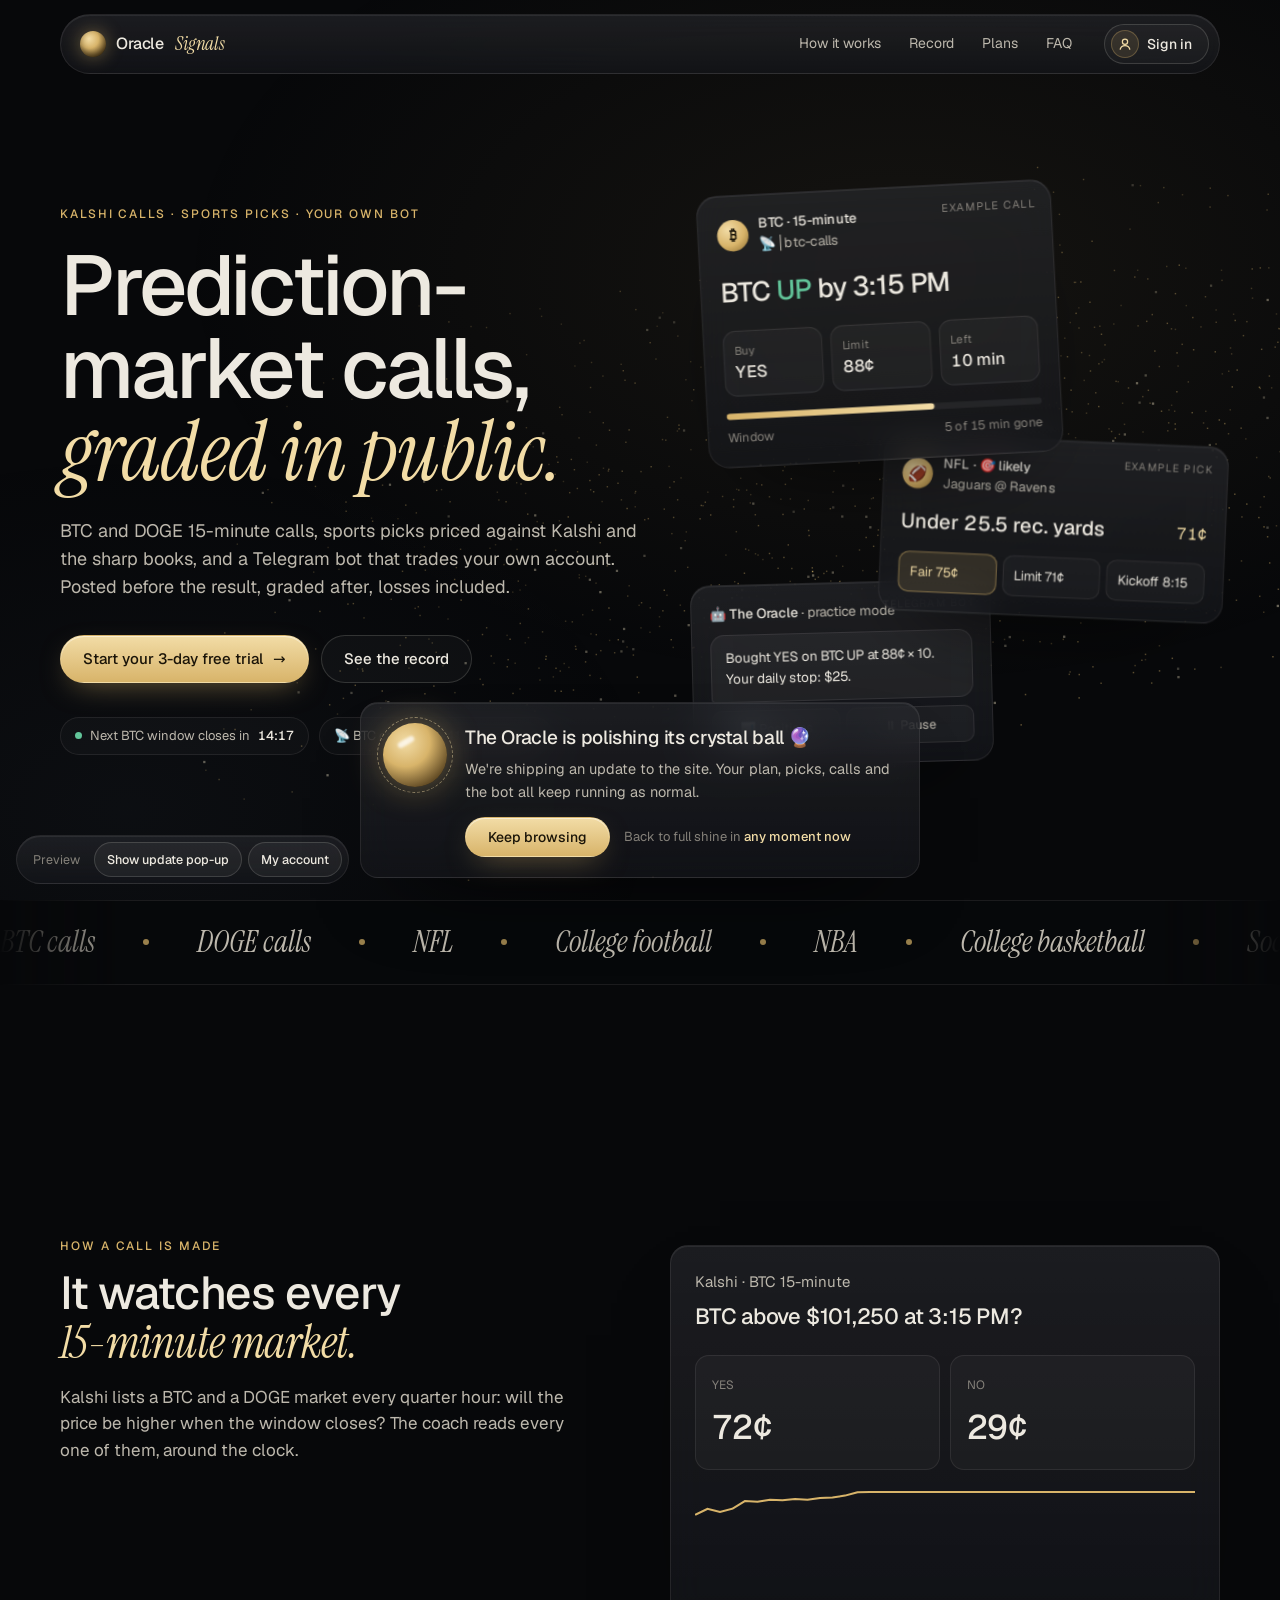
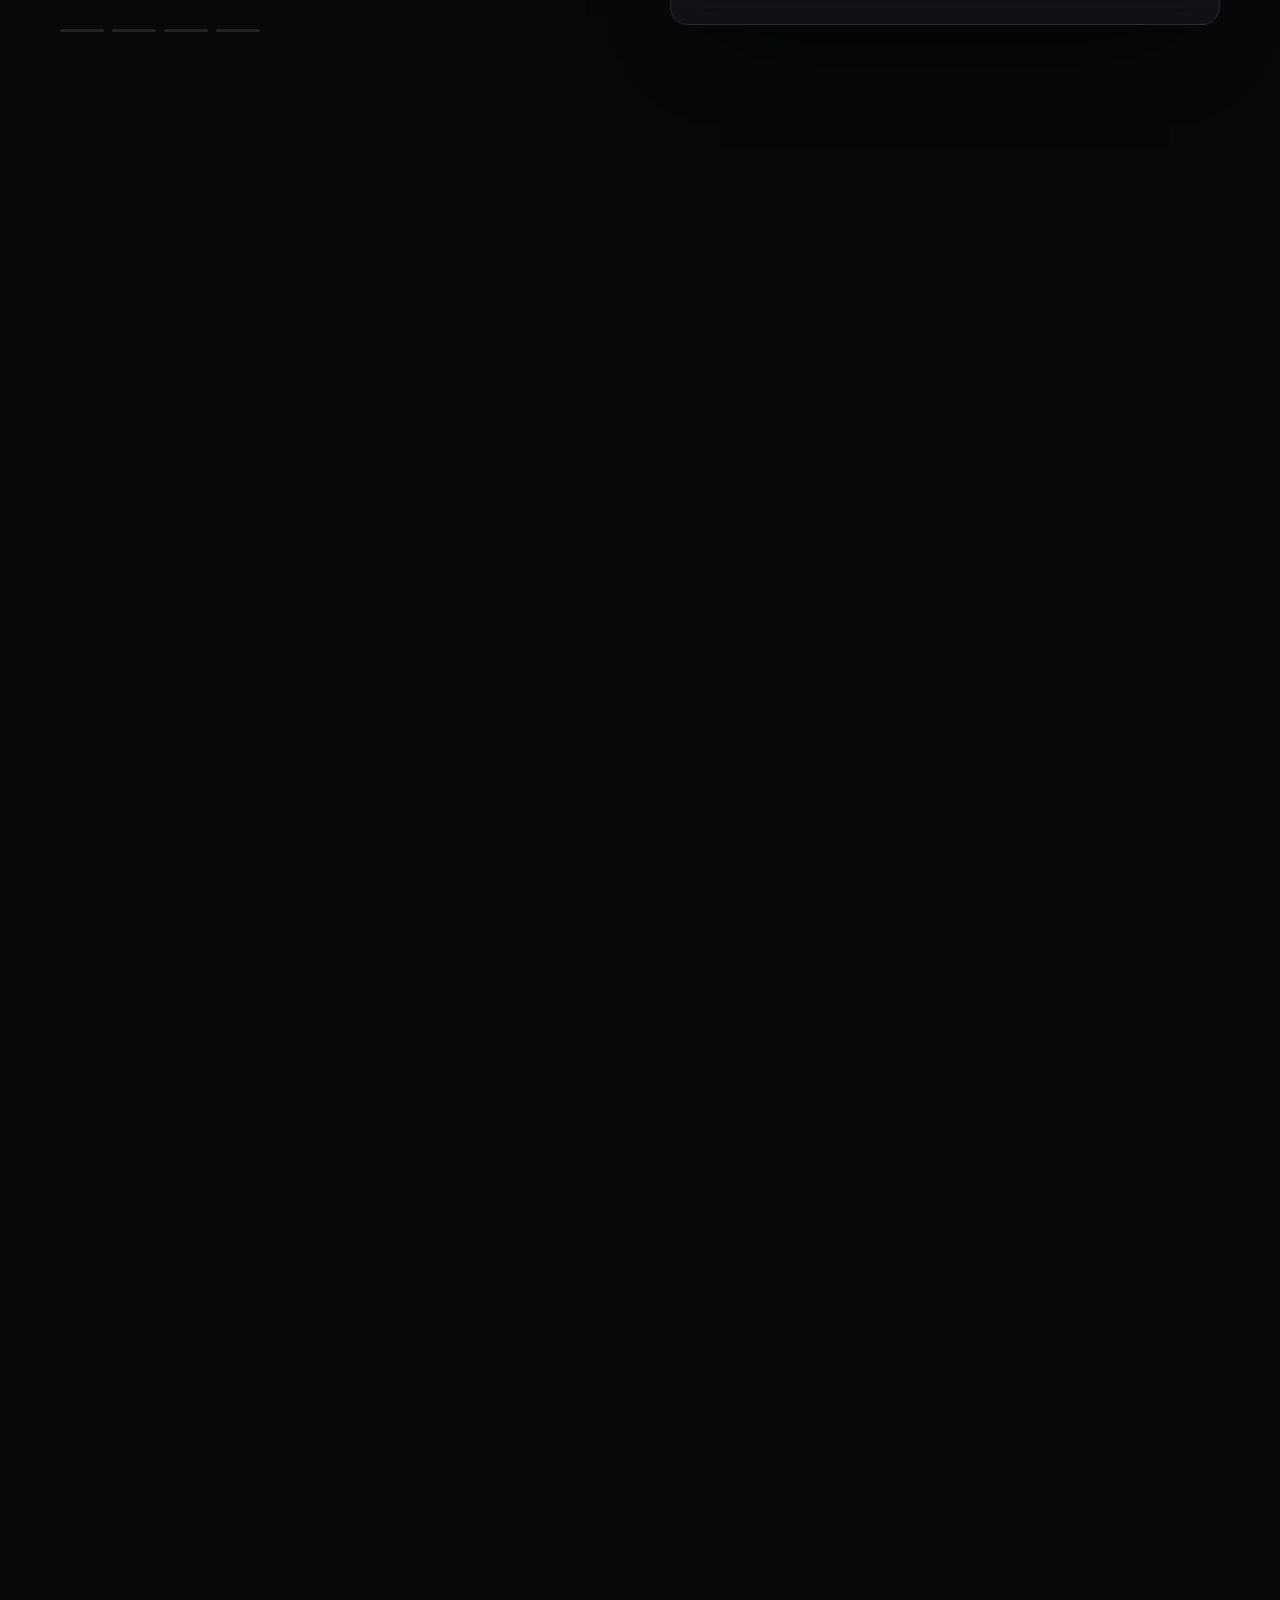
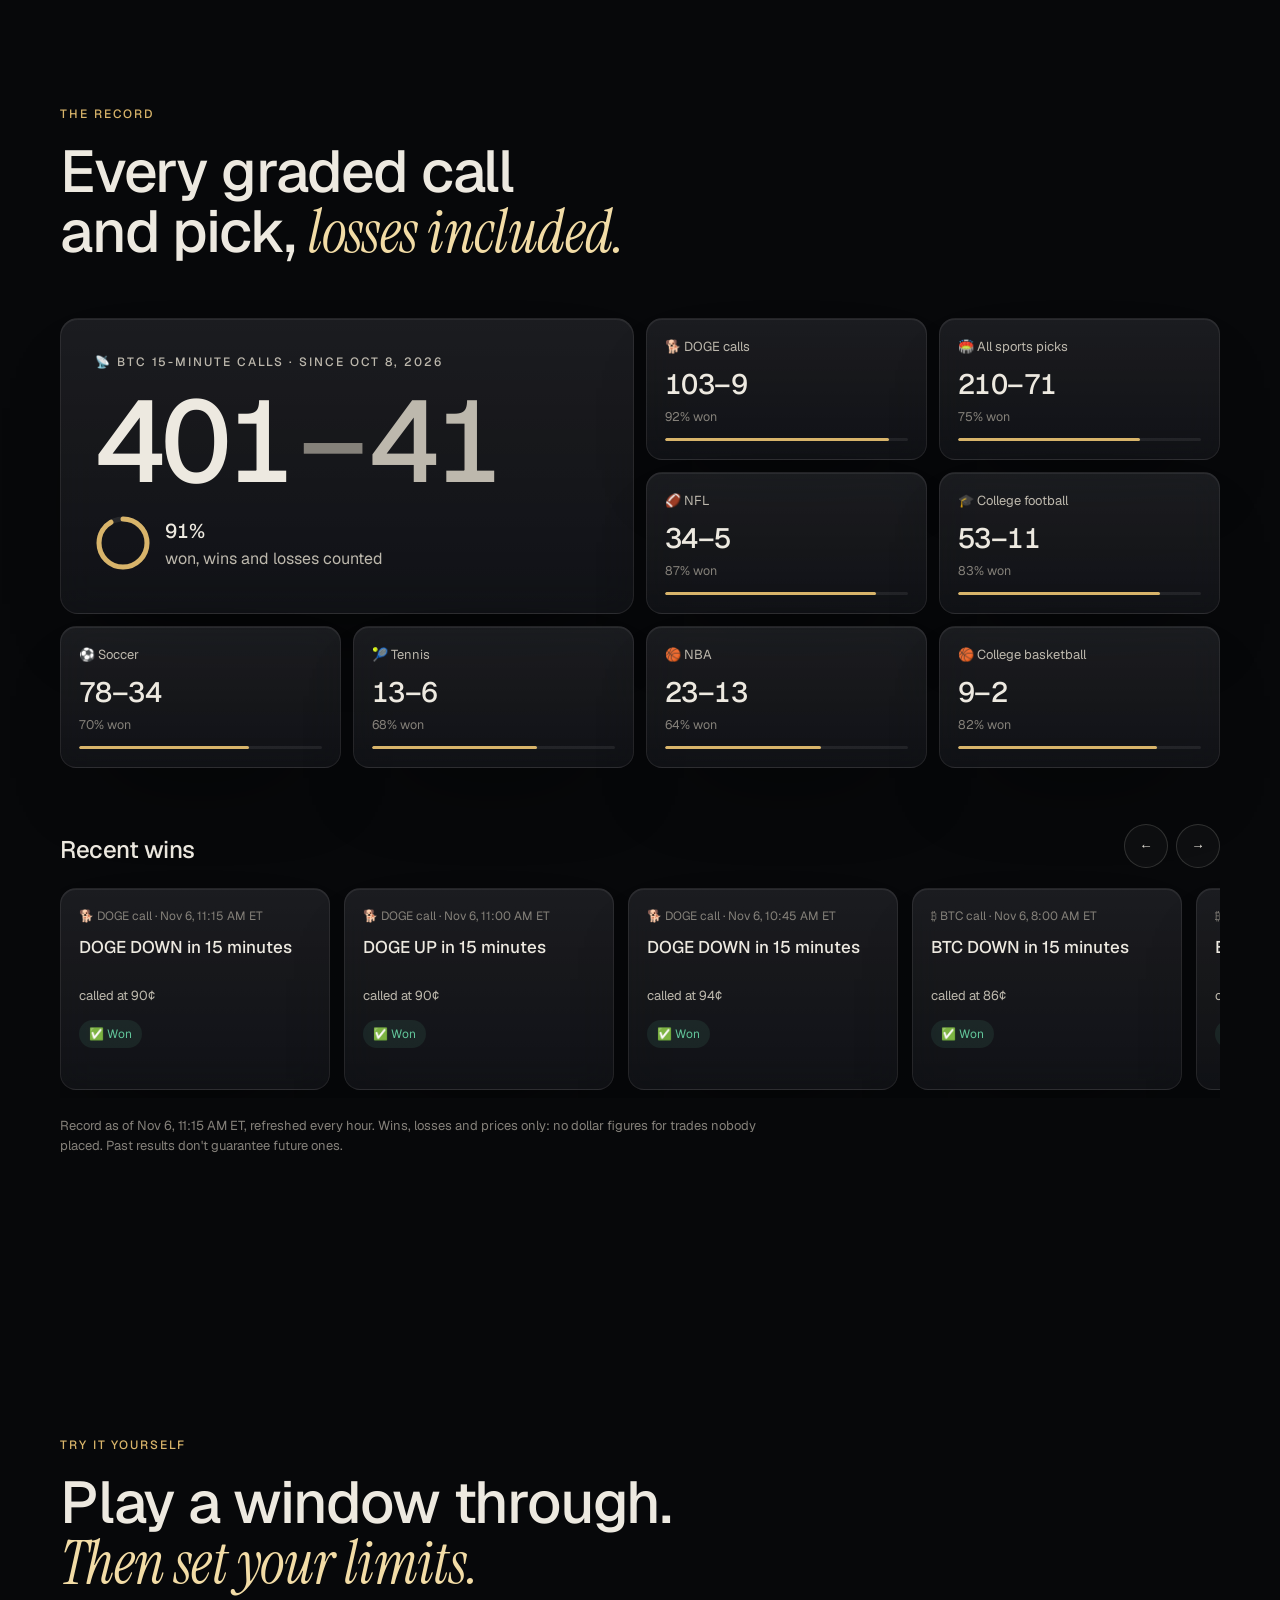
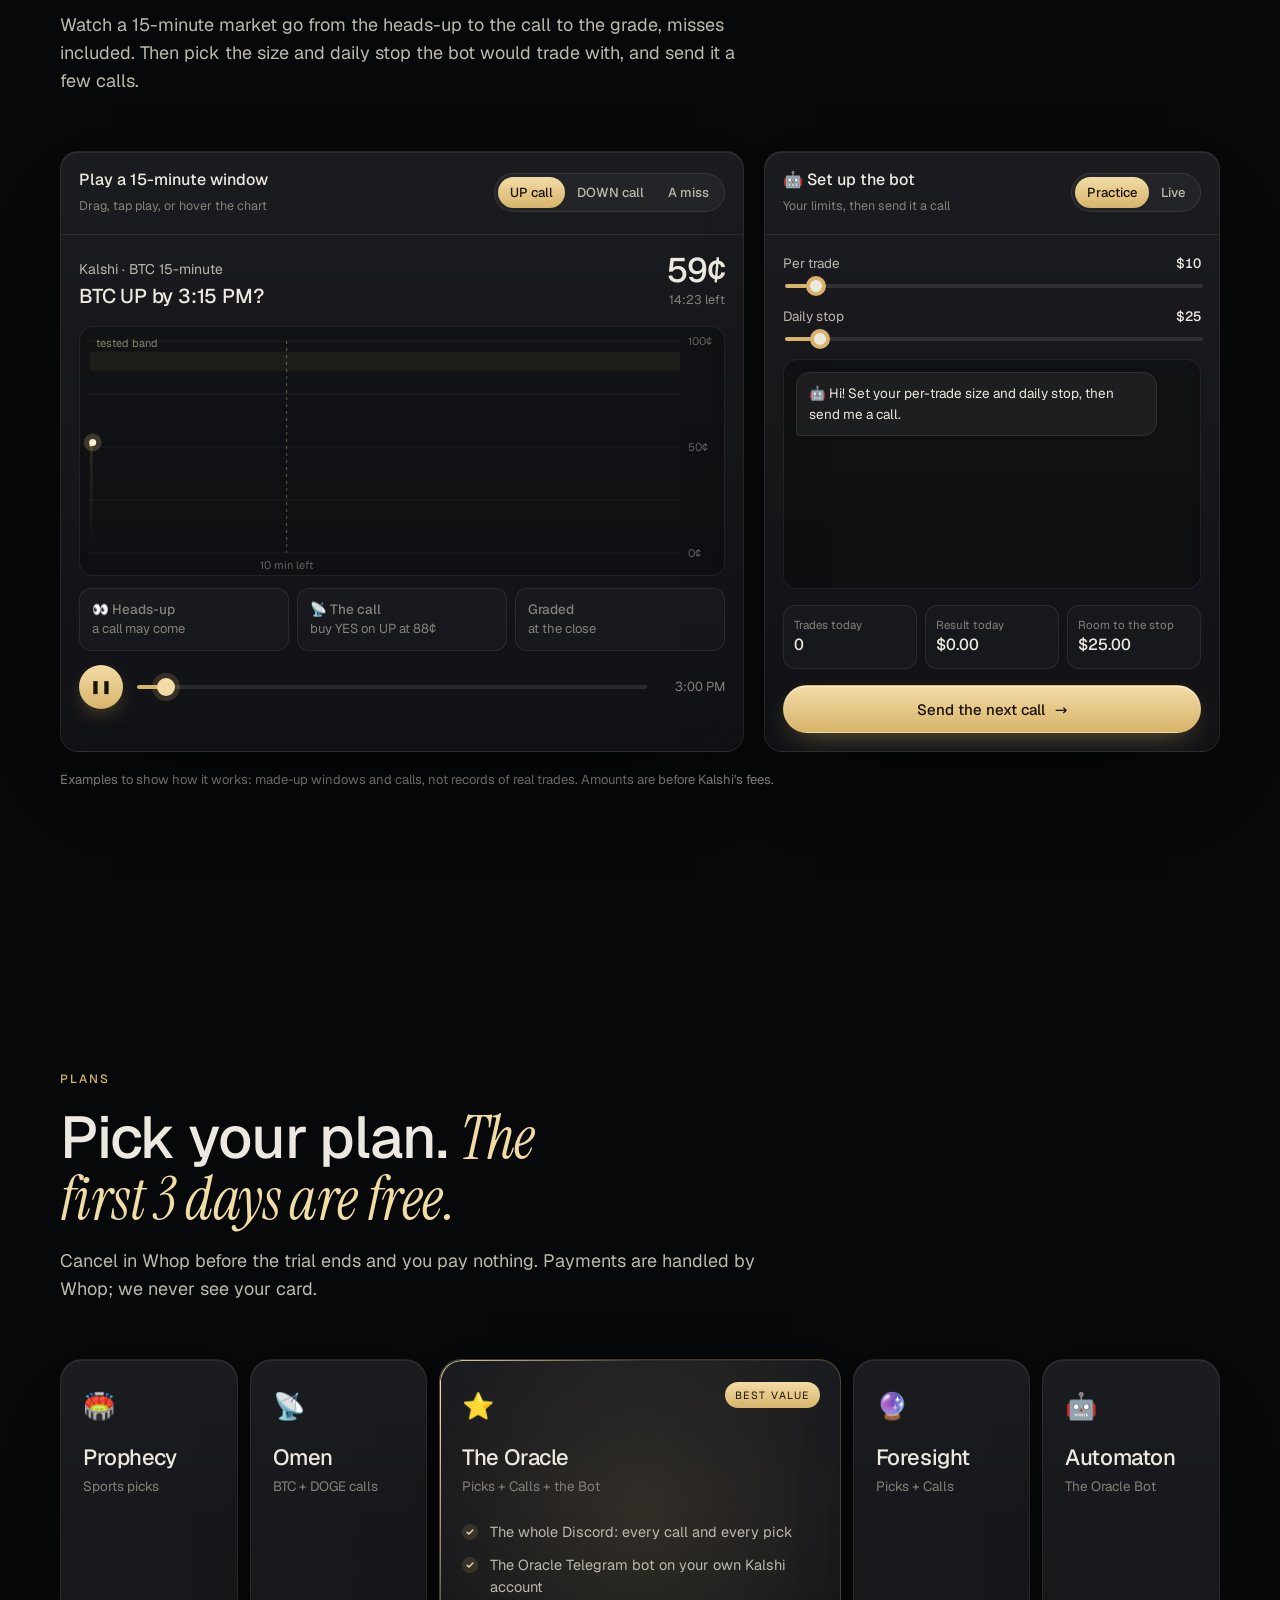
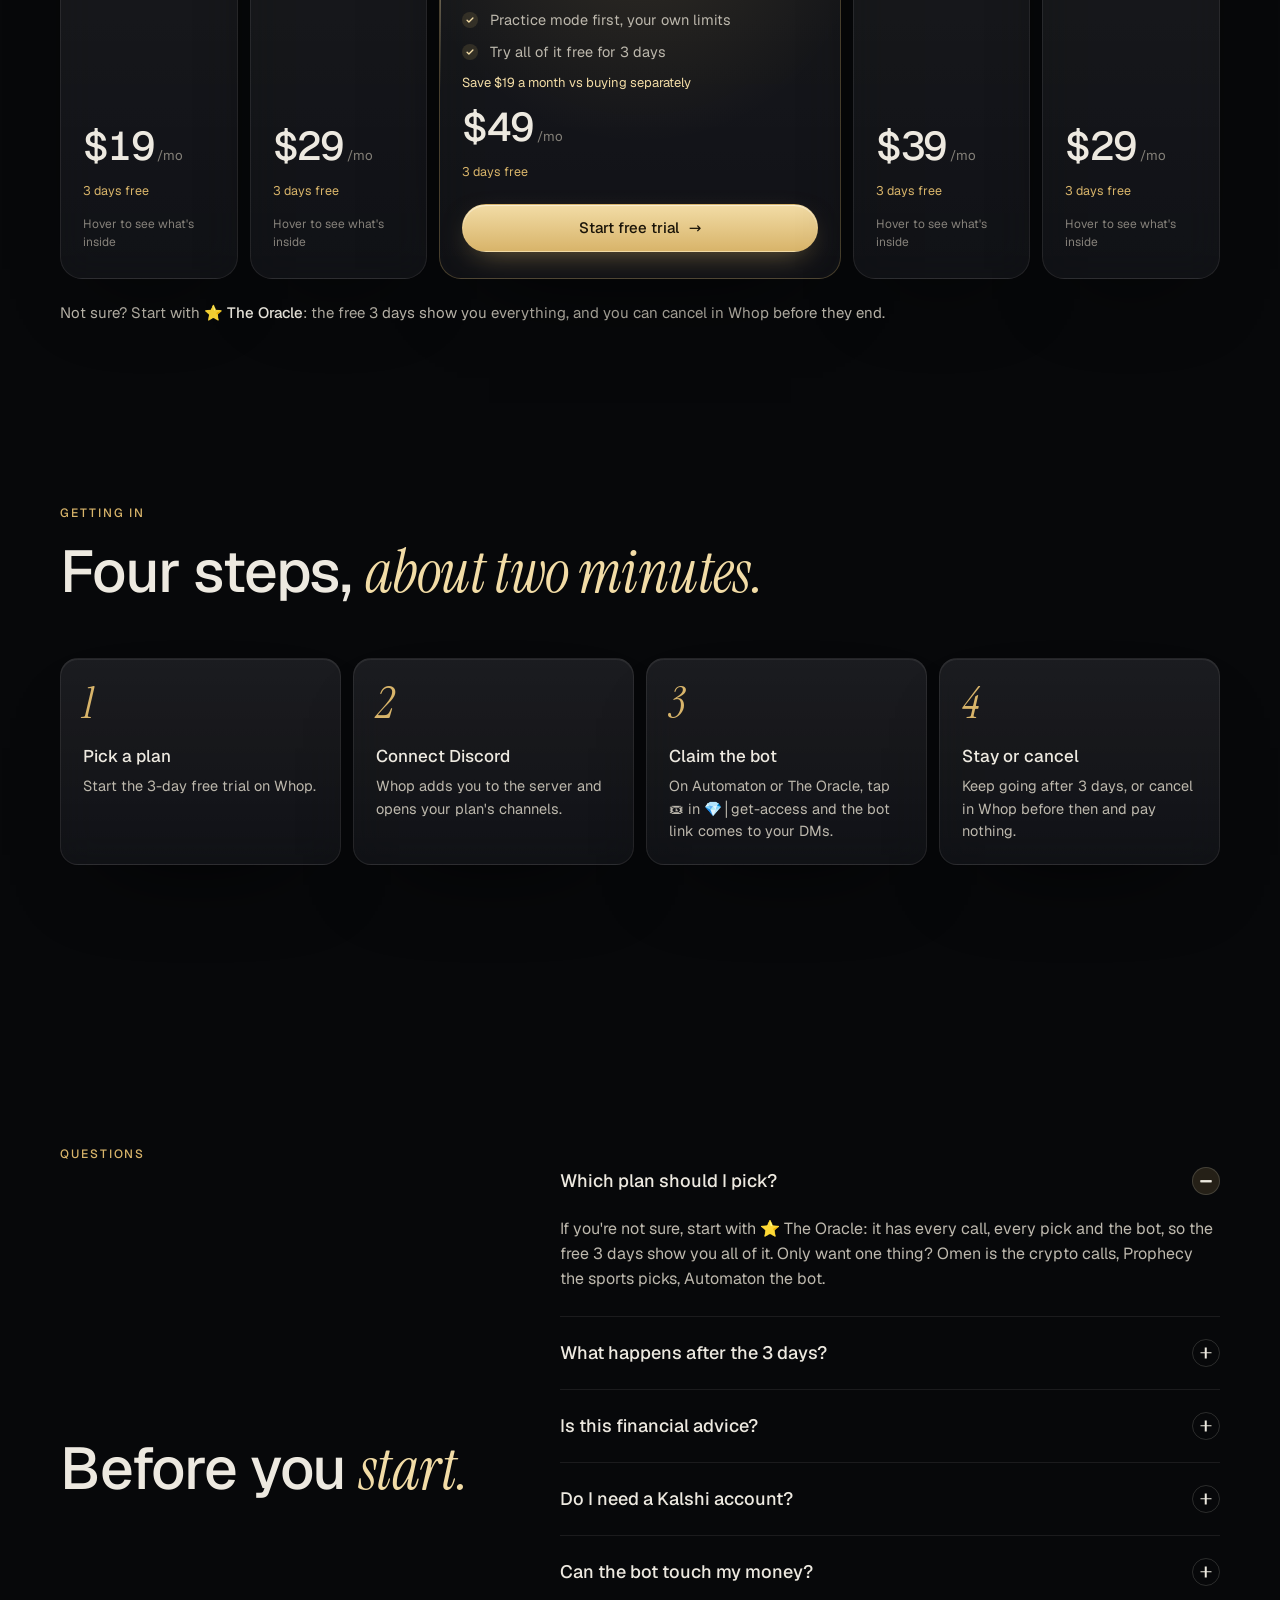
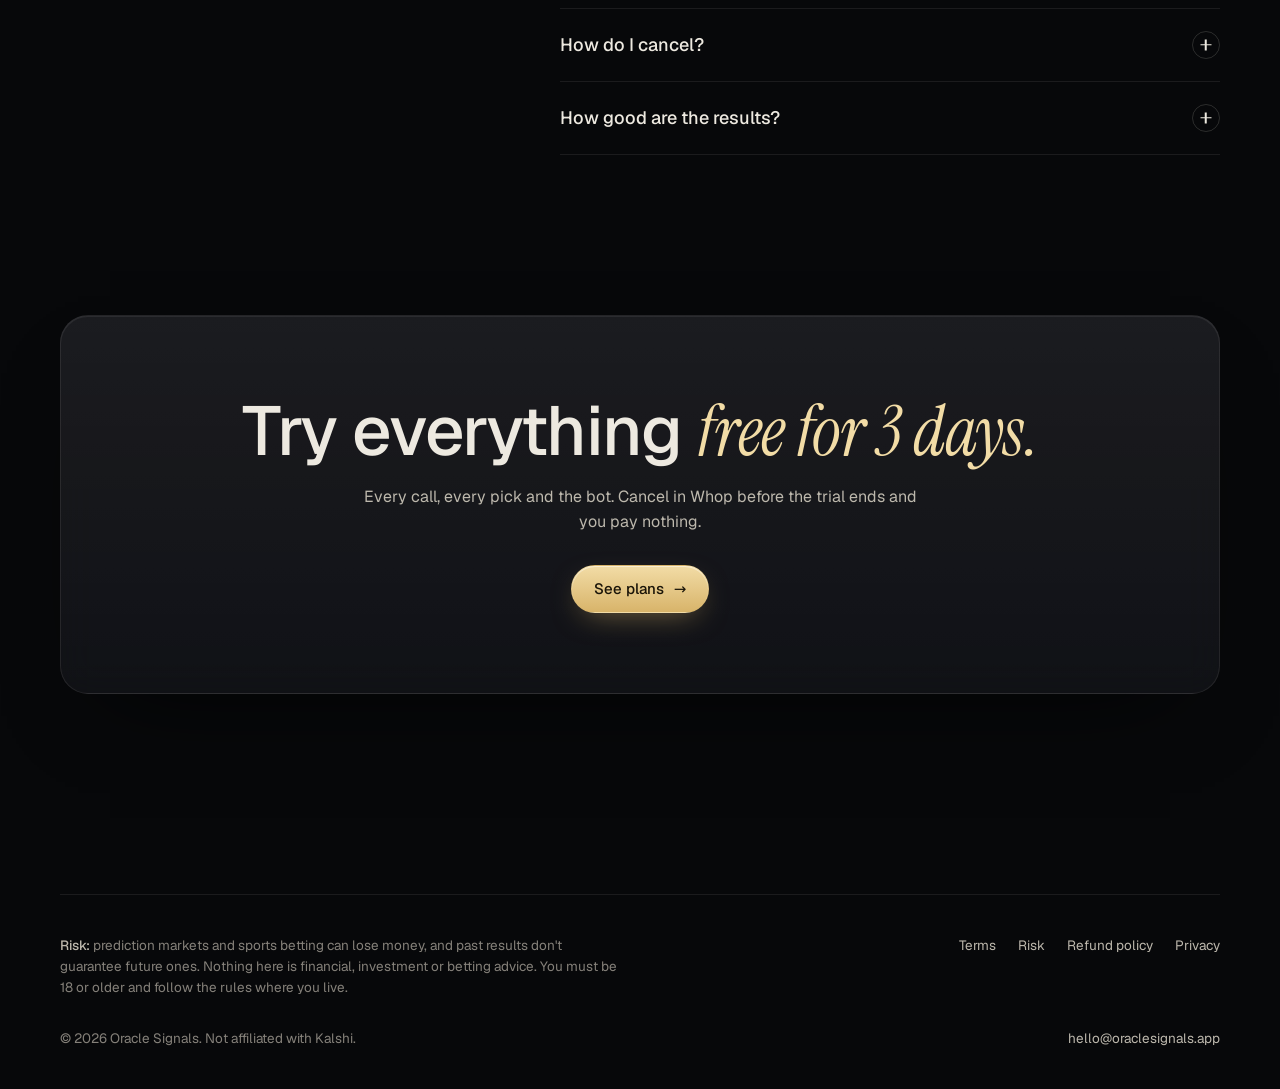
==== commit 389b3bbb: "🌐 owner view on the account page" ====
--- a/index.html
+++ b/index.html
@@ -483,6 +483,35 @@
 .switch[aria-checked="true"] { background: linear-gradient(180deg, var(--gold-hi), var(--gold)); }
 .switch[aria-checked="true"]::after { transform: translateX(18px); background: #1a1408; }
 @media (max-width: 980px) { .m-plan, .m-ref, .m-bot, .m-rec, .m-pings { grid-column: span 12; } }
+/* 👑 the owner view on the account page */
+.m-kpis { grid-column: span 12; }
+.kpis { display: grid; grid-template-columns: repeat(5, 1fr); gap: 10px; margin-top: 14px; }
+.kpis div { padding: 14px; border-radius: 14px; border: 1px solid var(--line); background: rgba(255, 255, 255, .03); }
+.kpis small { display: block; color: var(--muted); font-size: 12.5px; }
+.kpis b { display: block; font-size: 28px; font-weight: 500; letter-spacing: -.02em; margin-top: 4px; }
+.m-plans { grid-column: span 7; } .m-trials { grid-column: span 5; }
+.m-rec2, .m-bots, .m-eng { grid-column: span 4; }
+.m-refs, .m-health { grid-column: span 6; } .m-look { grid-column: span 12; }
+.tbl { width: 100%; border-collapse: collapse; margin-top: 12px; font-size: 14px; }
+.tbl th { text-align: right; color: var(--muted); font-weight: 500; font-size: 12px; padding: 6px 8px; border-bottom: 1px solid var(--line); }
+.tbl td { text-align: right; padding: 9px 8px; border-bottom: 1px solid var(--line); font-variant-numeric: tabular-nums; }
+.tbl th:first-child, .tbl td:first-child { text-align: left; }
+.chips { display: flex; flex-wrap: wrap; gap: 8px; margin-top: 12px; }
+.chips span { font-size: 13px; padding: 6px 10px; border-radius: 99px; border: 1px solid var(--line); }
+.chips .ok { color: var(--win); border-color: rgba(98, 197, 154, .35); } .chips .bad { color: var(--loss); border-color: rgba(224, 115, 95, .45); }
+.look { display: flex; gap: 10px; margin-top: 14px; flex-wrap: wrap; }
+.look input { flex: 1; min-width: 200px; height: 46px; border-radius: 999px; border: 1px solid var(--line-hi); background: rgba(255, 255, 255, .04);
+  color: var(--ink); padding: 0 18px; font: 15px var(--sans); }
+.look input:focus { outline: 2px solid var(--gold); outline-offset: 2px; }
+.hits { display: grid; gap: 8px; margin-top: 14px; }
+.hits button { display: flex; justify-content: space-between; gap: 12px; width: 100%; text-align: left; padding: 12px 14px; border-radius: 12px;
+  border: 1px solid var(--line); background: rgba(255, 255, 255, .03); color: var(--ink); font: 14.5px var(--sans); cursor: pointer; }
+.hits button:hover { border-color: var(--line-hi); background: rgba(255, 255, 255, .06); }
+.hits small { color: var(--muted); }
+.viewing { grid-column: span 12; display: flex; justify-content: space-between; align-items: center; gap: 12px; flex-wrap: wrap;
+  padding: 14px 18px; border-radius: 14px; border: 1px dashed rgba(216, 180, 106, .5); color: var(--gold-hi); }
+@media (max-width: 980px) { .m-plans, .m-trials, .m-rec2, .m-bots, .m-eng, .m-refs, .m-health { grid-column: span 12; } .kpis { grid-template-columns: repeat(2, 1fr); } }
+
 
 .update { position: fixed; z-index: 95; left: 50%; bottom: calc(env(safe-area-inset-bottom, 0px) + 22px); width: min(560px, calc(100vw - 32px));
   transform: translate(-50%, 140%); transition: transform .7s cubic-bezier(.2, 1.3, .4, 1); padding: 20px 20px 20px 22px; display: grid; grid-template-columns: 64px 1fr; gap: 18px; }
@@ -1378,8 +1407,77 @@
   const e = pts[pts.length - 1];
   mk("circle", { cx: X(pts.length - 1), cy: Y(e[1]), r: 5, fill: e[1] < 0 ? "#e0735f" : "#f2dca6" });
 }
-function render(me) {
+
+/* ---------------- 👑 the owner view ---------------- */
+const money0 = v => `$${Math.round(v).toLocaleString("en-US")}`;
+const ago = ts => { const d = Math.round((ts * 1000 - Date.now()) / 3600000); return d <= 24 ? `in ${Math.max(1, d)} h` : `in ${Math.round(d / 24)} days`; };
+let OWNER = null;
+function renderOwner(a) {
+  const mem = a.members;
+  const k = card("m-kpis", "👑 Owner view");
+  if (mem) {
+    const box = el("div", "kpis");
+    for (const [label, value] of [["Members", String(mem.members)], ["Monthly revenue", money0(mem.mrr)], ["Trials worth", money0(mem.trial_mrr) + "/mo"],
+                                  ["New this week", String(mem.new_week)], ["Cancelled this week", String(mem.cancelled_week)]]) {
+      const d = el("div"); d.append(el("small", "", label), el("b", "num", value)); box.append(d);
+    }
+    k.append(box);
+    const pl = card("m-plans", "Plans");
+    const t = el("table", "tbl"), hd = el("tr");
+    for (const h of ["Plan", "Active", "Trial", "Cancelling", "Late", "Ended"]) hd.append(el("th", "", h));
+    t.append(hd);
+    for (const r of mem.plans) { const tr = el("tr"); for (const v of [r.plan, r.active, r.trial, r.cancelling, r.past_due, r.ended]) tr.append(el("td", "", String(v))); t.append(tr); }
+    pl.append(t);
+    const tr = card("m-trials", "Trials ending in 3 days");
+    if (mem.trials_ending.length) for (const x of mem.trials_ending) tr.append(rowsOf([[`${x.name} · ${x.plan}`, ago(x.ends)]]));
+    else tr.append(el("div", "m-sub", "None in the next 3 days."));
+  } else k.append(el("div", "m-sub", "Whop's member list couldn't be read just now; the rest is below."));
+  const rc = card("m-rec2", "The record");
+  if (a.record) { rc.append(rowsOf(a.record.rows.map(r => [r.label, `${r.won}–${r.lost}`]))); if (a.record.updated) rc.append(el("div", "m-sub", `as of ${a.record.updated}`)); }
+  const b = card("m-bots", "Telegram bot users");
+  if (a.bot) b.append(el("div", "m-big num", String(a.bot.active)), rowsOf([["Live", String(a.bot.live)], ["Practice", String(a.bot.practice)], ["Left or paused", String(a.bot.other)]]));
+  const e = card("m-eng", "Engagement"), g = a.engagement || {};
+  e.append(rowsOf([["Signed in on the site", String(g.signed_in || 0)], ["✅ taps collected", String(g.taps || 0)], ["Members tapping ✅", String(g.tappers || 0)]]));
+  const rf = card("m-refs", "Top referrers");
+  if (a.referrers && a.referrers.length) rf.append(rowsOf(a.referrers.map(r => [r.name, `${r.active} paying`])));
+  else rf.append(el("div", "m-sub", "No paying referrals yet."));
+  const h = card("m-health", "Services");
+  const chips = el("div", "chips");
+  for (const [name, st] of Object.entries(a.health || {})) chips.append(el("span", st === "active" ? "ok" : "bad", `${st === "active" ? "●" : "○"} ${name}`));
+  h.append(chips);
+  const lk = card("m-look", "Look up a member");
+  const form = el("div", "look"), input = el("input"), go = el("button", "btn btn-gold", "Search"), hits = el("div", "hits");
+  input.id = "m-look-q"; input.placeholder = "Discord or Telegram name, Whop username, user_… or mem_…"; input.setAttribute("aria-label", "Member to look up");
+  form.append(input, go); lk.append(form, hits);
+  const search = async () => {
+    const q = input.value.trim(); hits.replaceChildren(); if (q.length < 2) return;
+    let res = [];
+    if (PREVIEW) res = (ME_SAMPLE.lookup || []).filter(r => r.name.toLowerCase().includes(q.toLowerCase()));
+    else { try { const r = await fetch(`${API}/admin/lookup?q=${encodeURIComponent(q)}`, { credentials: "include" }); res = r.ok ? (await r.json()).results : []; } catch (err) { res = []; } }
+    if (!res.length) { hits.append(el("div", "m-sub", "No member matches that.")); return; }
+    for (const m of res) {
+      const bt = el("button"); bt.type = "button"; bt.append(el("span", "", m.name), el("small", "", `${m.plan || "no plan"} · ${m.status}`)); hits.append(bt);
+      if (!m.user_id) { bt.disabled = true; continue; }
+      bt.addEventListener("click", async () => {
+        let view = null;
+        if (PREVIEW) view = (ME_SAMPLE.members || {})[m.user_id] || null;
+        else { try { const r = await fetch(`${API}/admin/member?user=${encodeURIComponent(m.user_id)}`, { credentials: "include" }); view = r.ok ? await r.json() : null; } catch (err) { view = null; } }
+        if (view) { render(view, m.name); member.scrollTo({ top: 0, behavior: "smooth" }); }
+      });
+    }
+  };
+  go.addEventListener("click", search); input.addEventListener("keydown", ev => { if (ev.key === "Enter") search(); });
+}
+function render(me, viewing) {
   grid.replaceChildren(); hello(me.user && me.user.username);
+  { const f = $("#m-flag"); f.hidden = !PREVIEW; f.textContent = "Preview · real data, not live yet"; }
+  if (me.admin) OWNER = me;
+  if (viewing) {  // 👑 the owner looking at a member's page: theirs exactly, with a way back
+    const v = el("div", "viewing"); v.append(el("span", "", `👑 Viewing ${viewing}'s account, as they see it`));
+    const back = el("button", "btn btn-ghost", "Back to owner view"); back.addEventListener("click", () => render(OWNER)); v.append(back); grid.append(v);
+    $("#m-hello").textContent = `${viewing}'s `; $("#m-hello").append(el("em", "", "account."));
+  } else if (me.admin) renderOwner(me.admin);
+  if (me.admin && !viewing && !(me.subscription && me.subscription.plans && me.subscription.plans.length)) return;  // the owner has no plan of their own
   const flag = $("#m-flag"); flag.hidden = !PREVIEW; flag.textContent = "Preview · real data, not live yet";
   // 1 · the plan
   const sub = me.subscription, plan = sub && sub.plans && sub.plans[0];
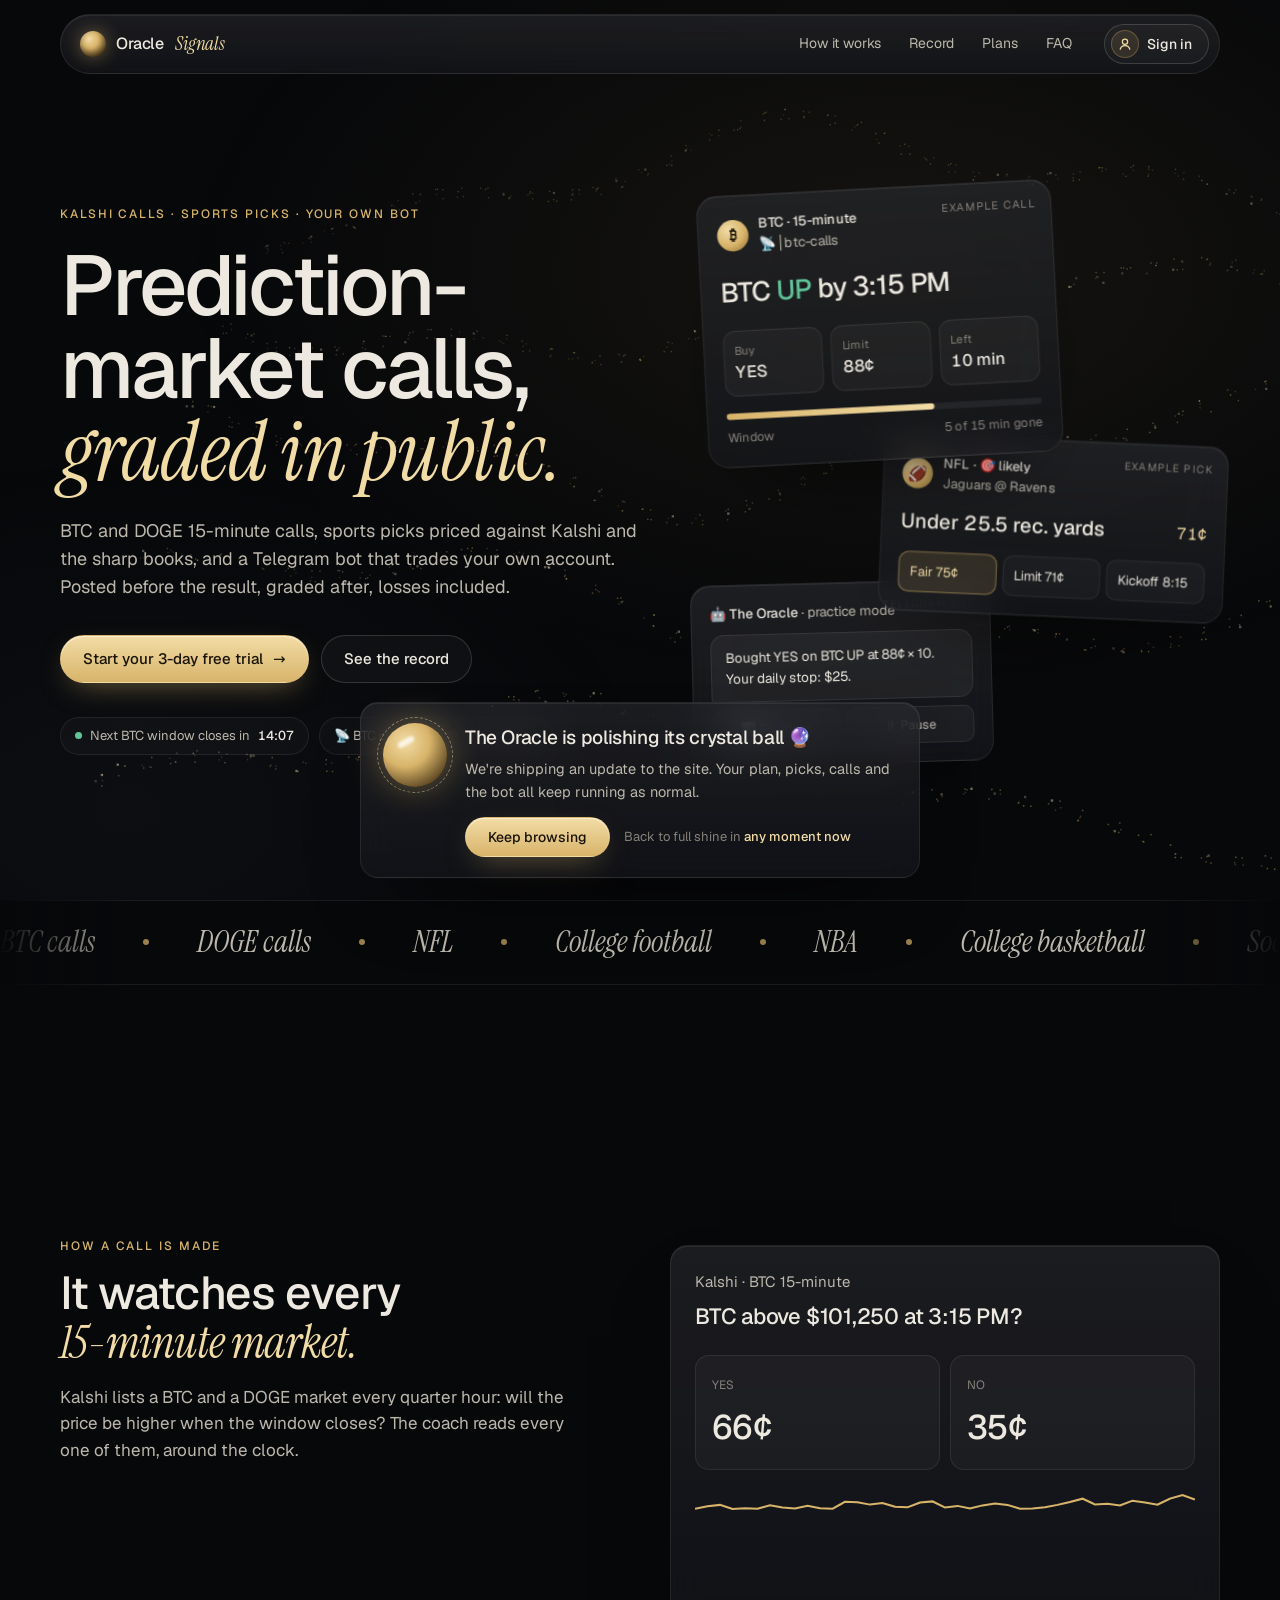
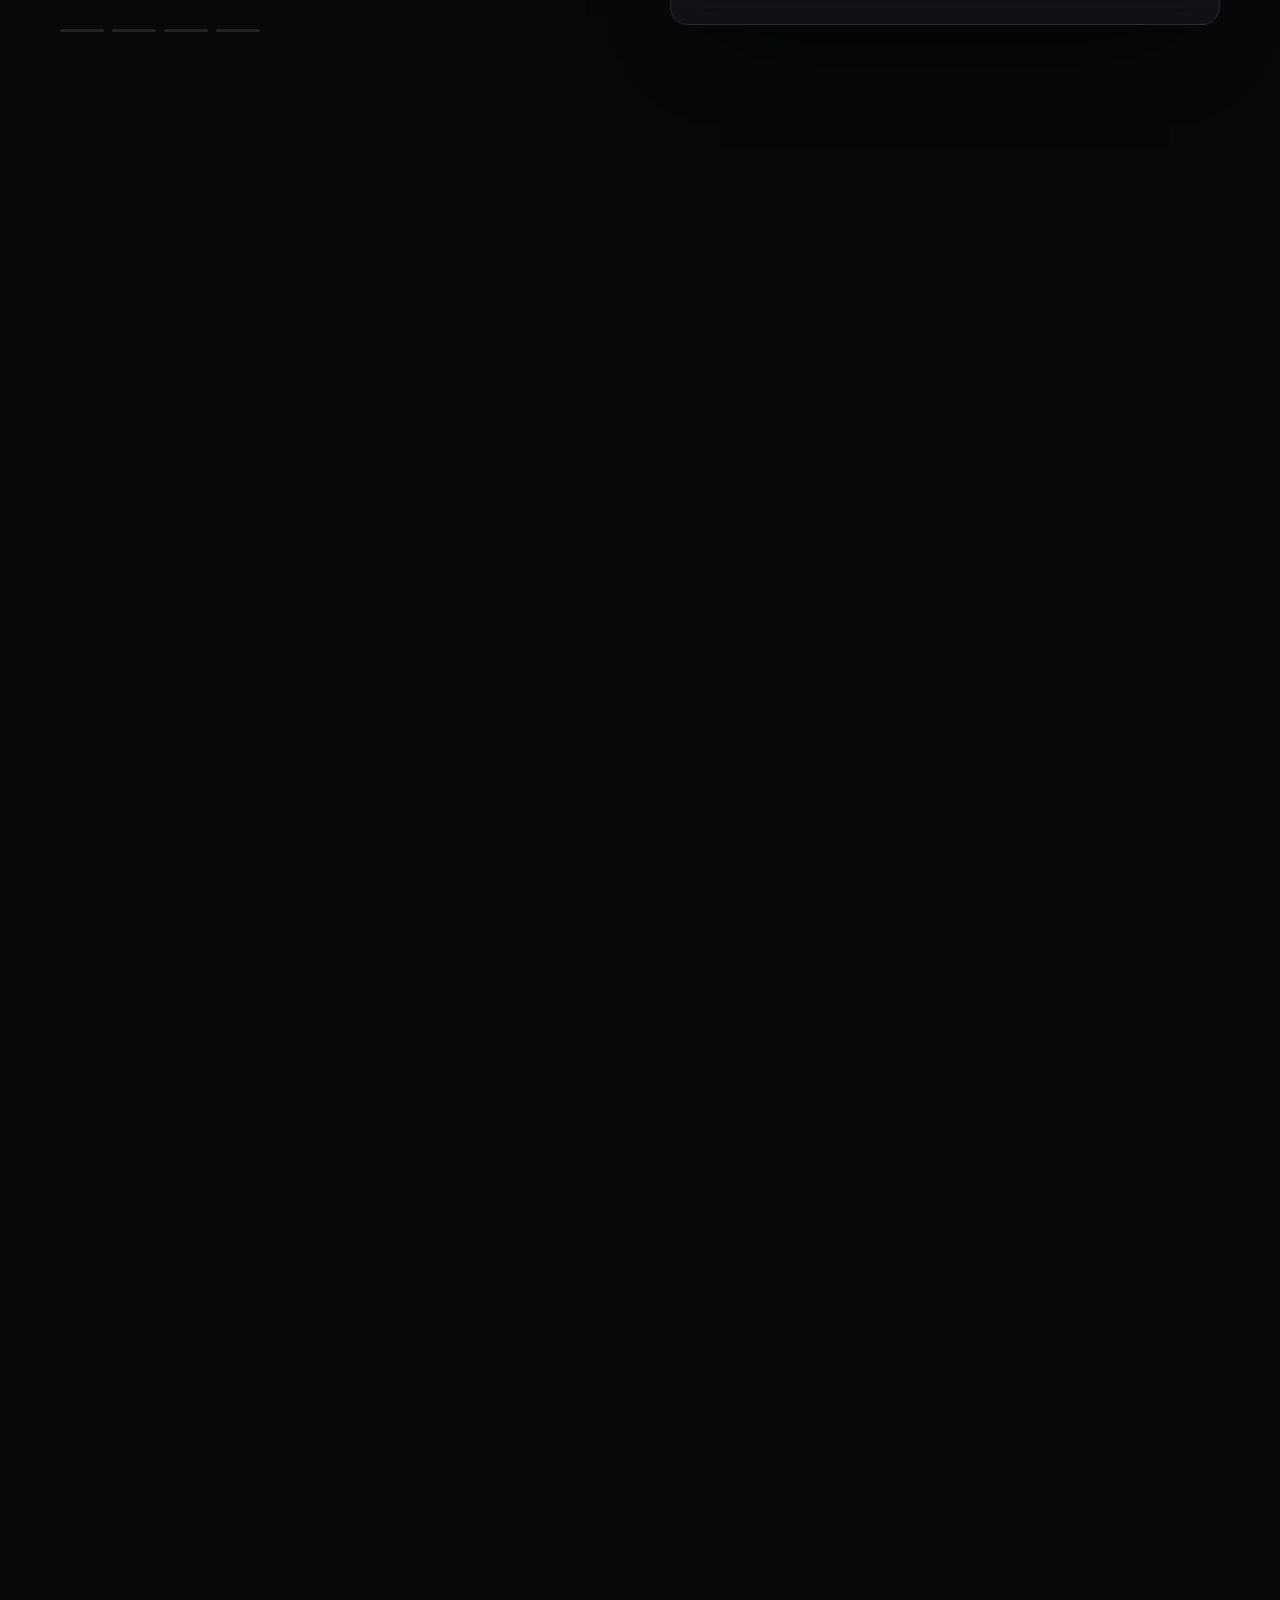
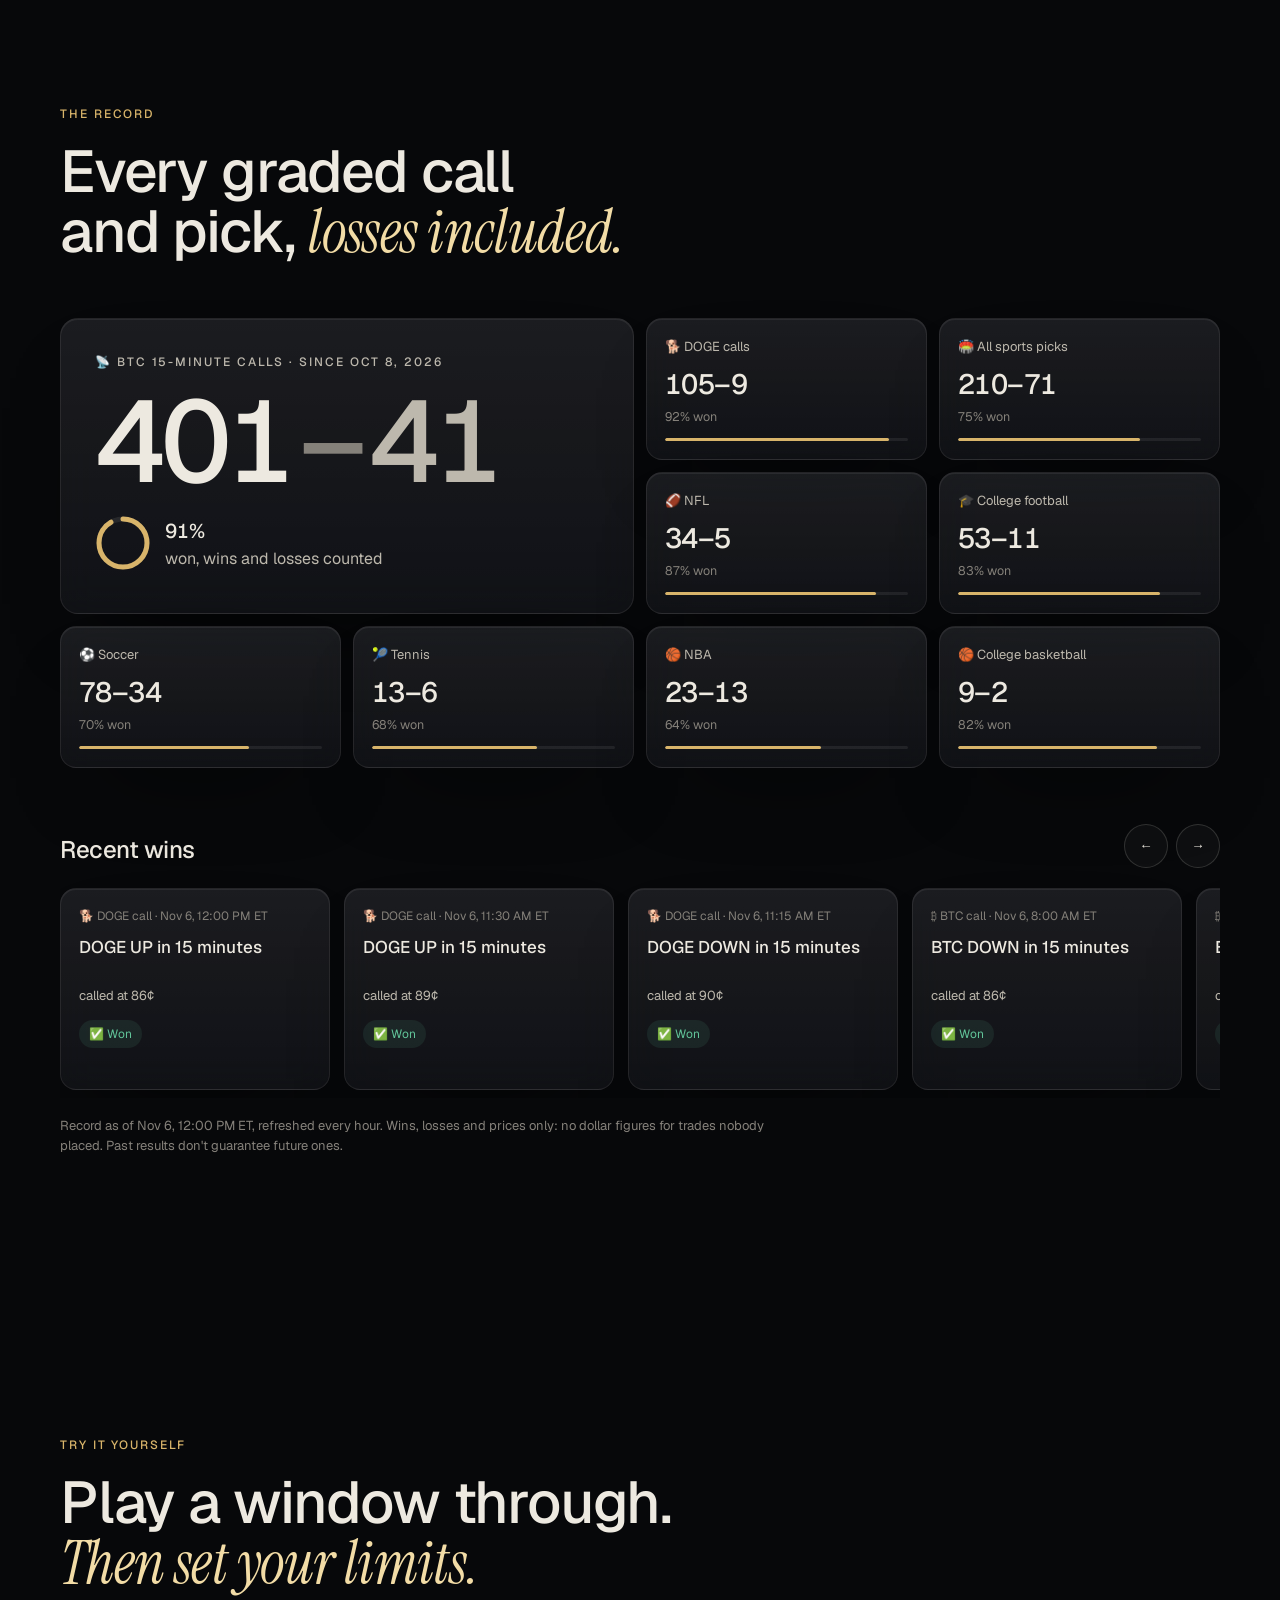
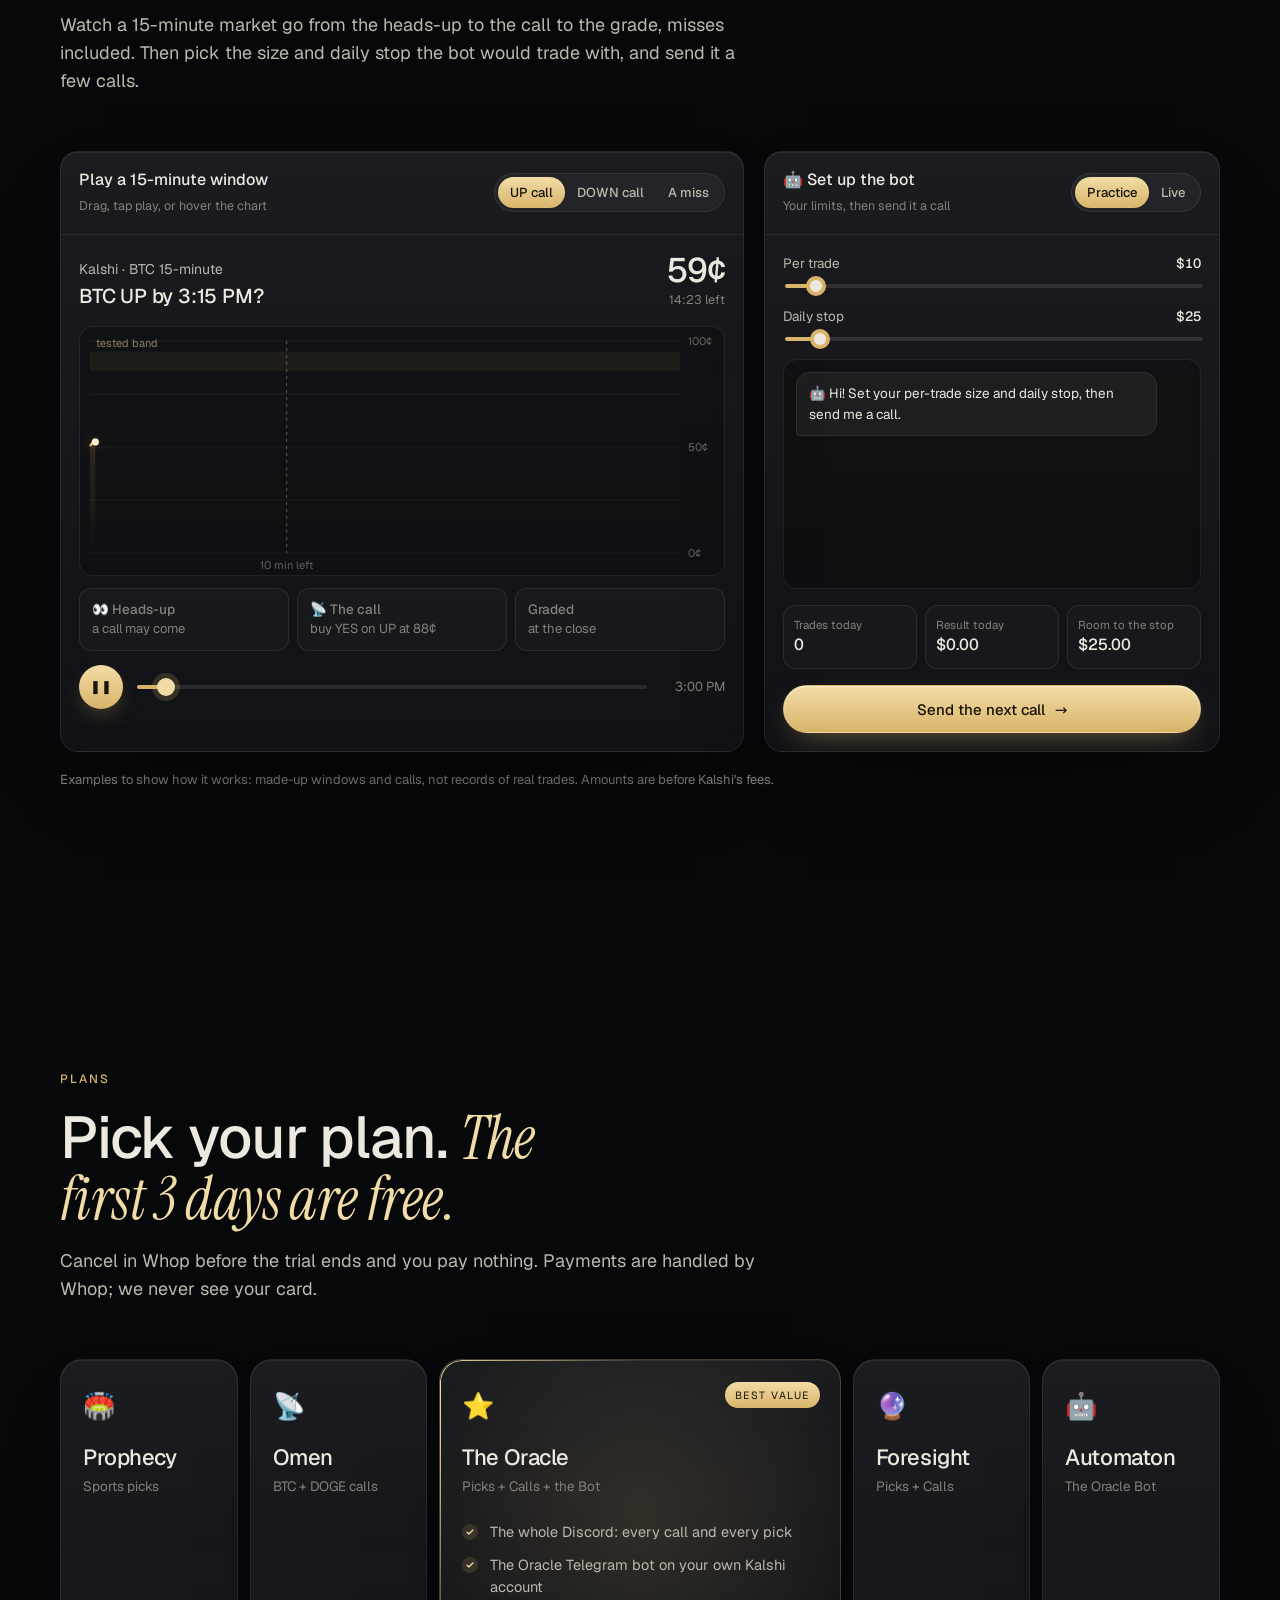
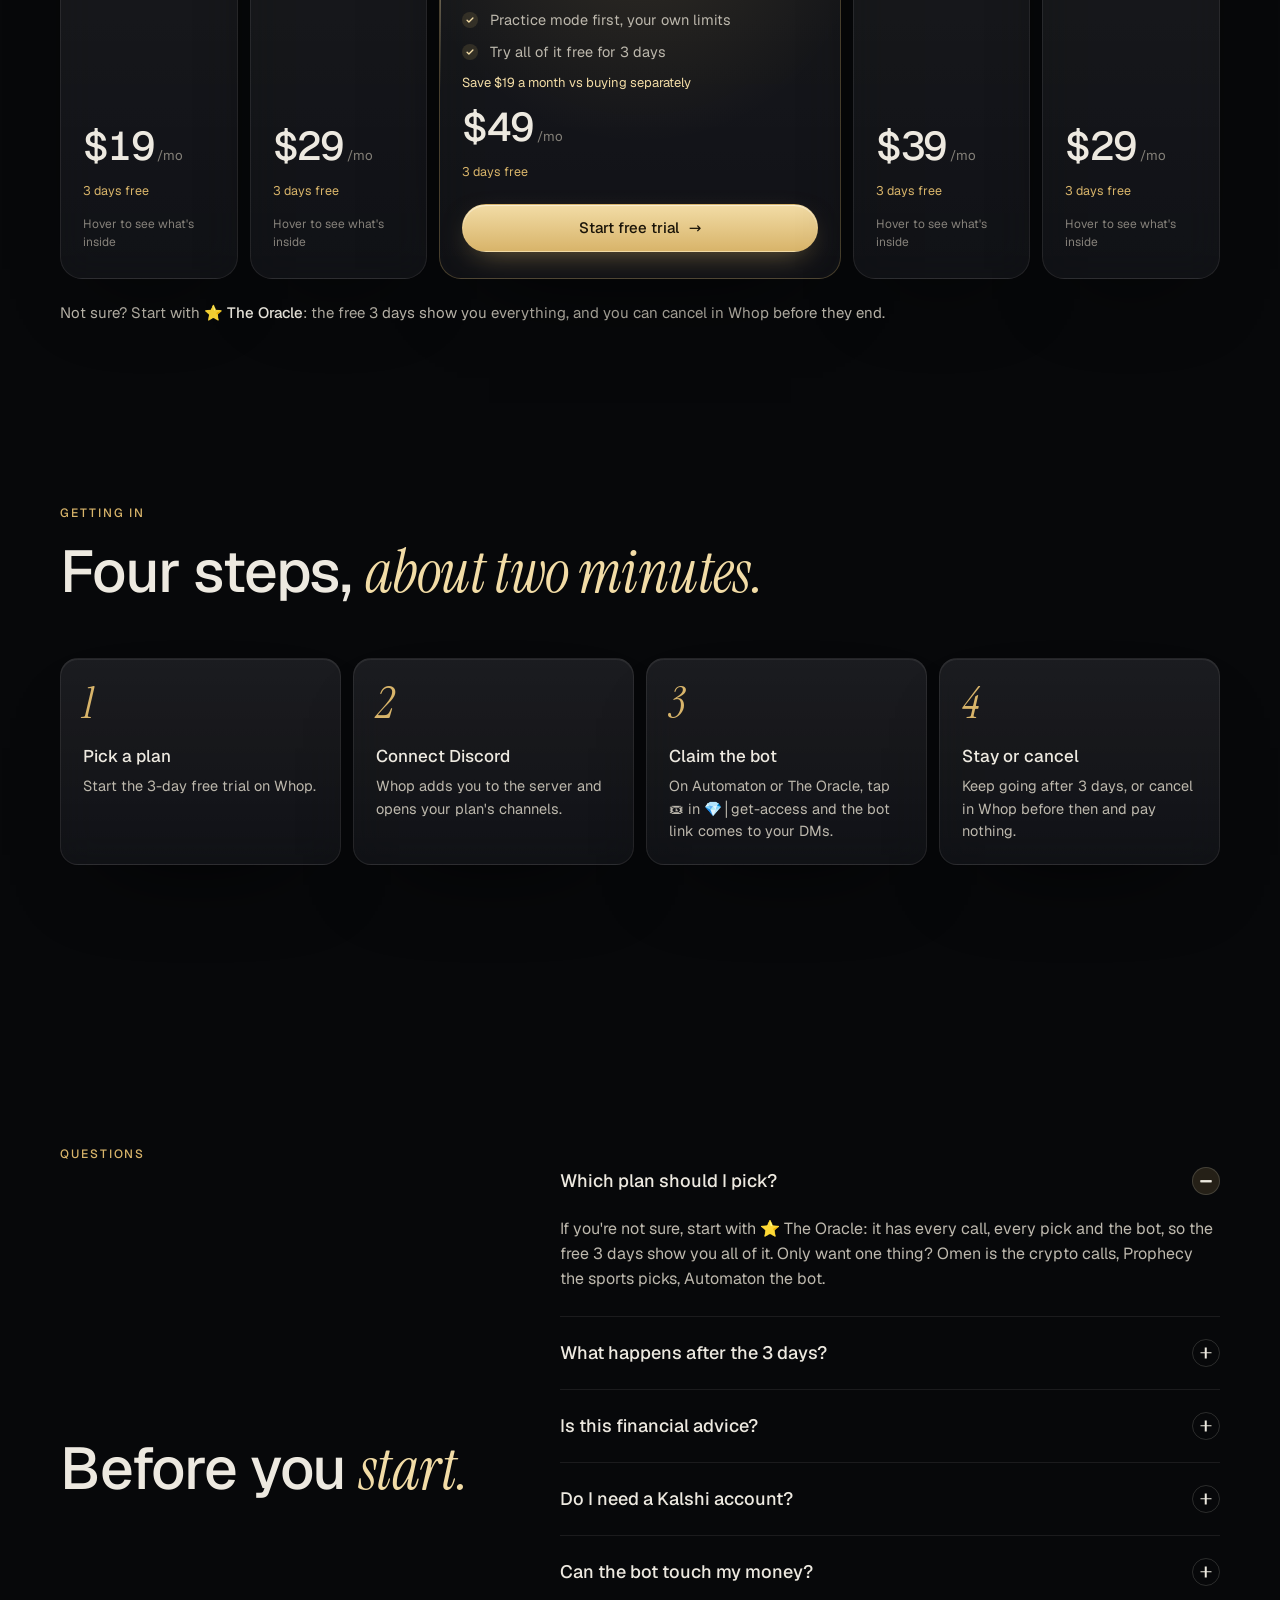
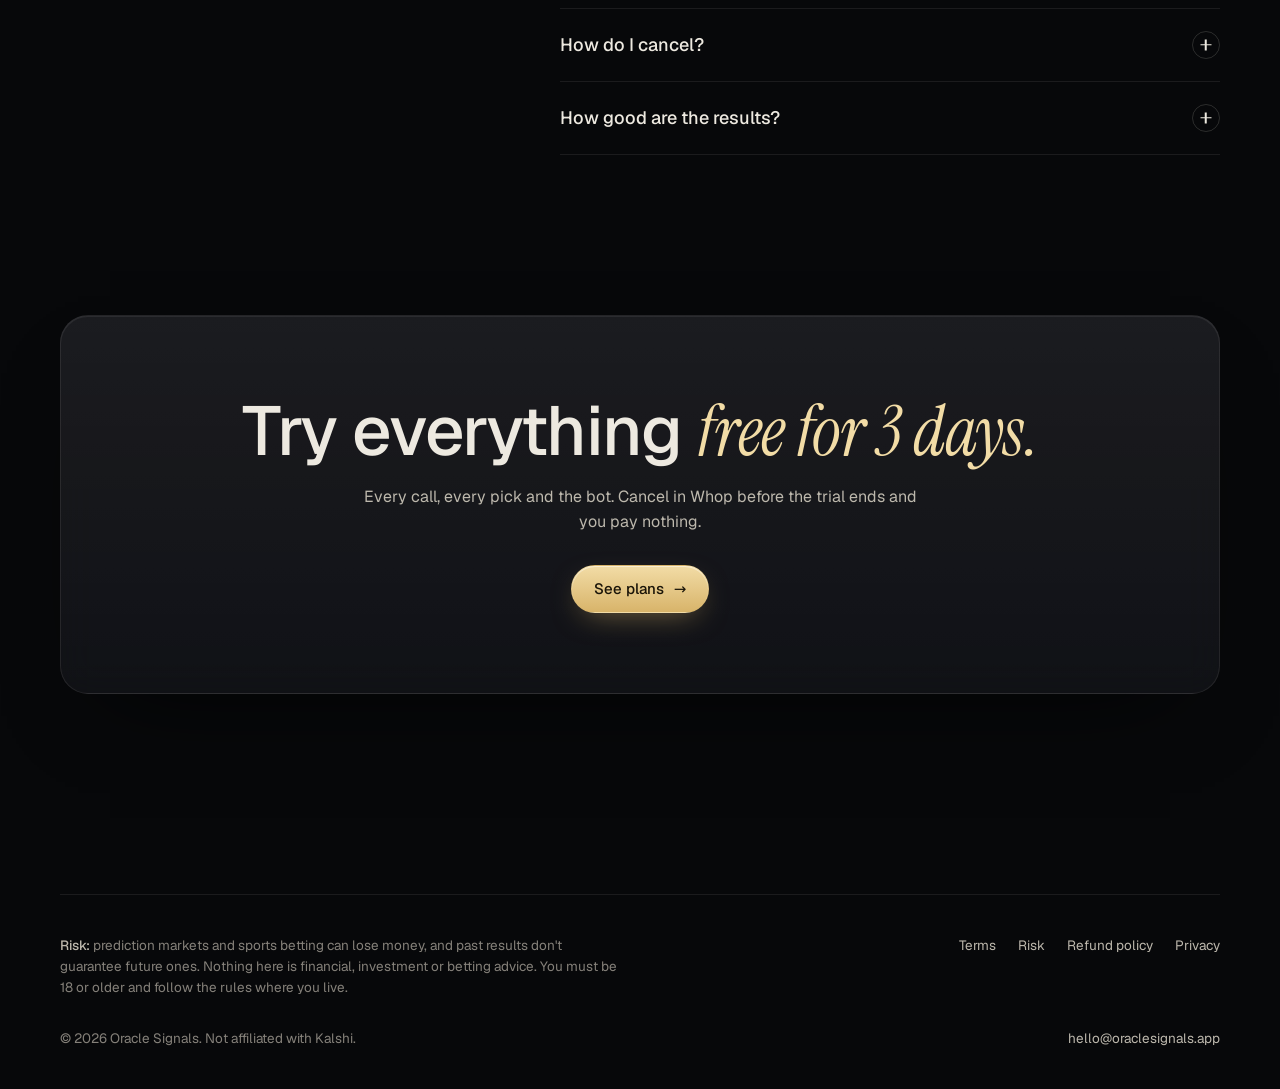
==== commit 31c7912a: "🌐 hide the preview buttons on the live site" ====
--- a/index.html
+++ b/index.html
@@ -65,6 +65,7 @@
 }
 @property --ang { syntax: "<angle>"; initial-value: 0deg; inherits: false; }
 * { box-sizing: border-box; }
+[hidden] { display: none !important; } /* hidden means hidden, even on an element whose class sets display (the preview host adds this; the live site needs it too) */
 html { scroll-behavior: smooth; }
 body {
   margin: 0; background: var(--bg); color: var(--ink); font-family: var(--sans); font-size: 16px; line-height: 1.55;
@@ -889,7 +890,7 @@
   </div>
 </div>
 
-<div class="preview-bar glass" id="preview-bar">
+<div class="preview-bar glass" id="preview-bar" hidden>
   <span>Preview</span>
   <button id="pv-update">Show update pop-up</button>
   <button id="pv-member">My account</button>
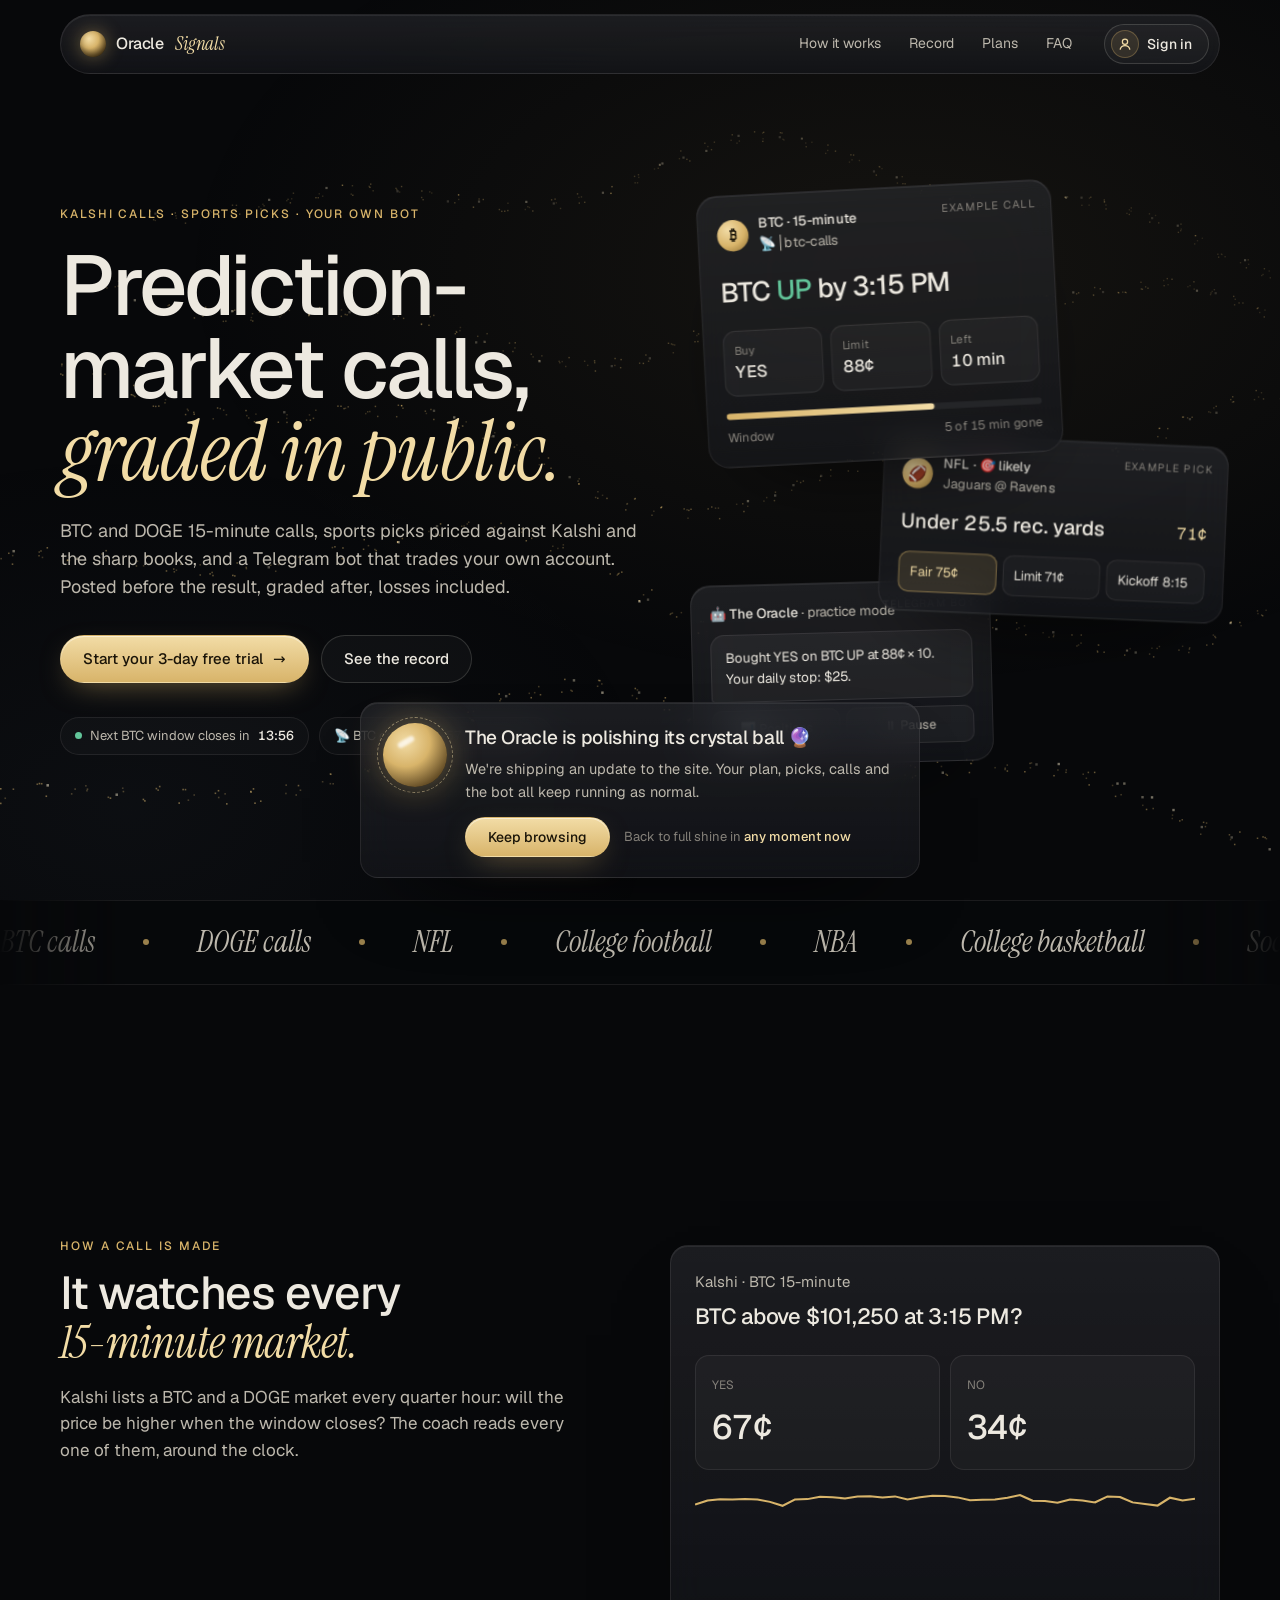
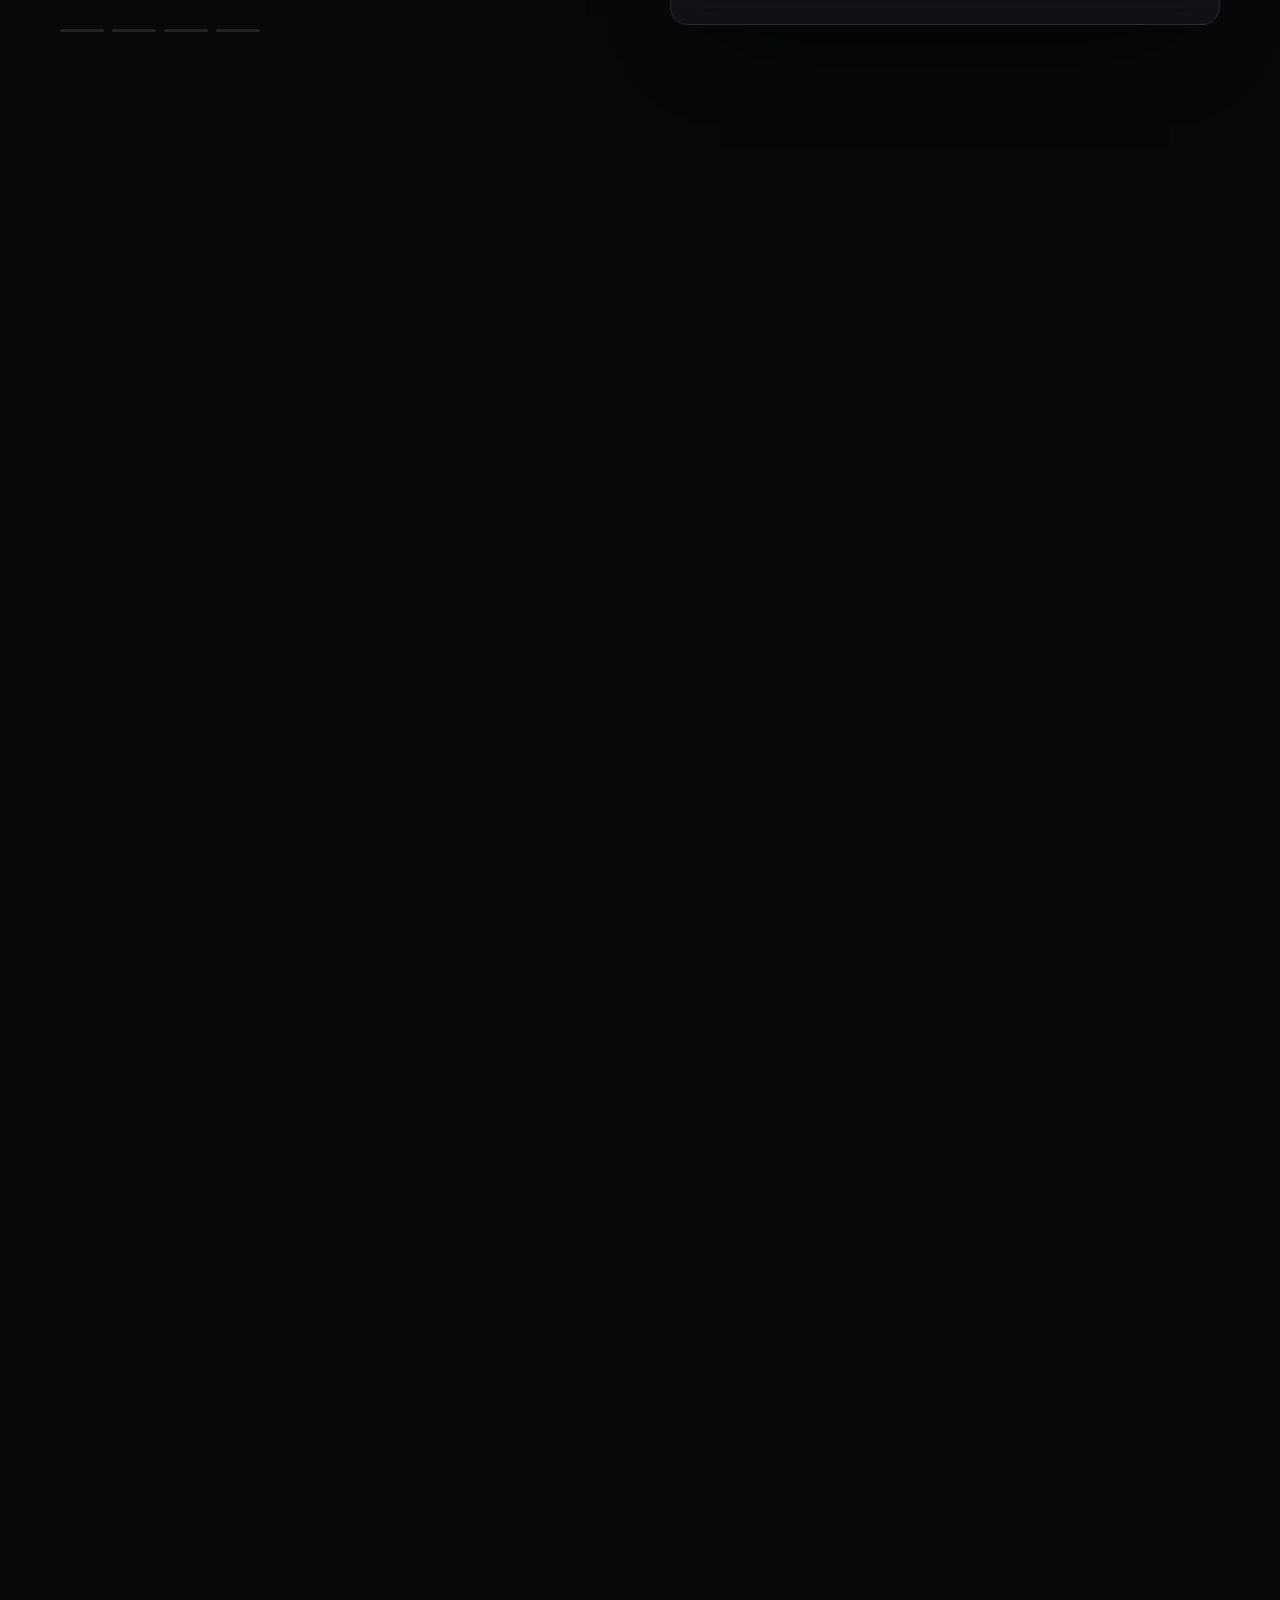
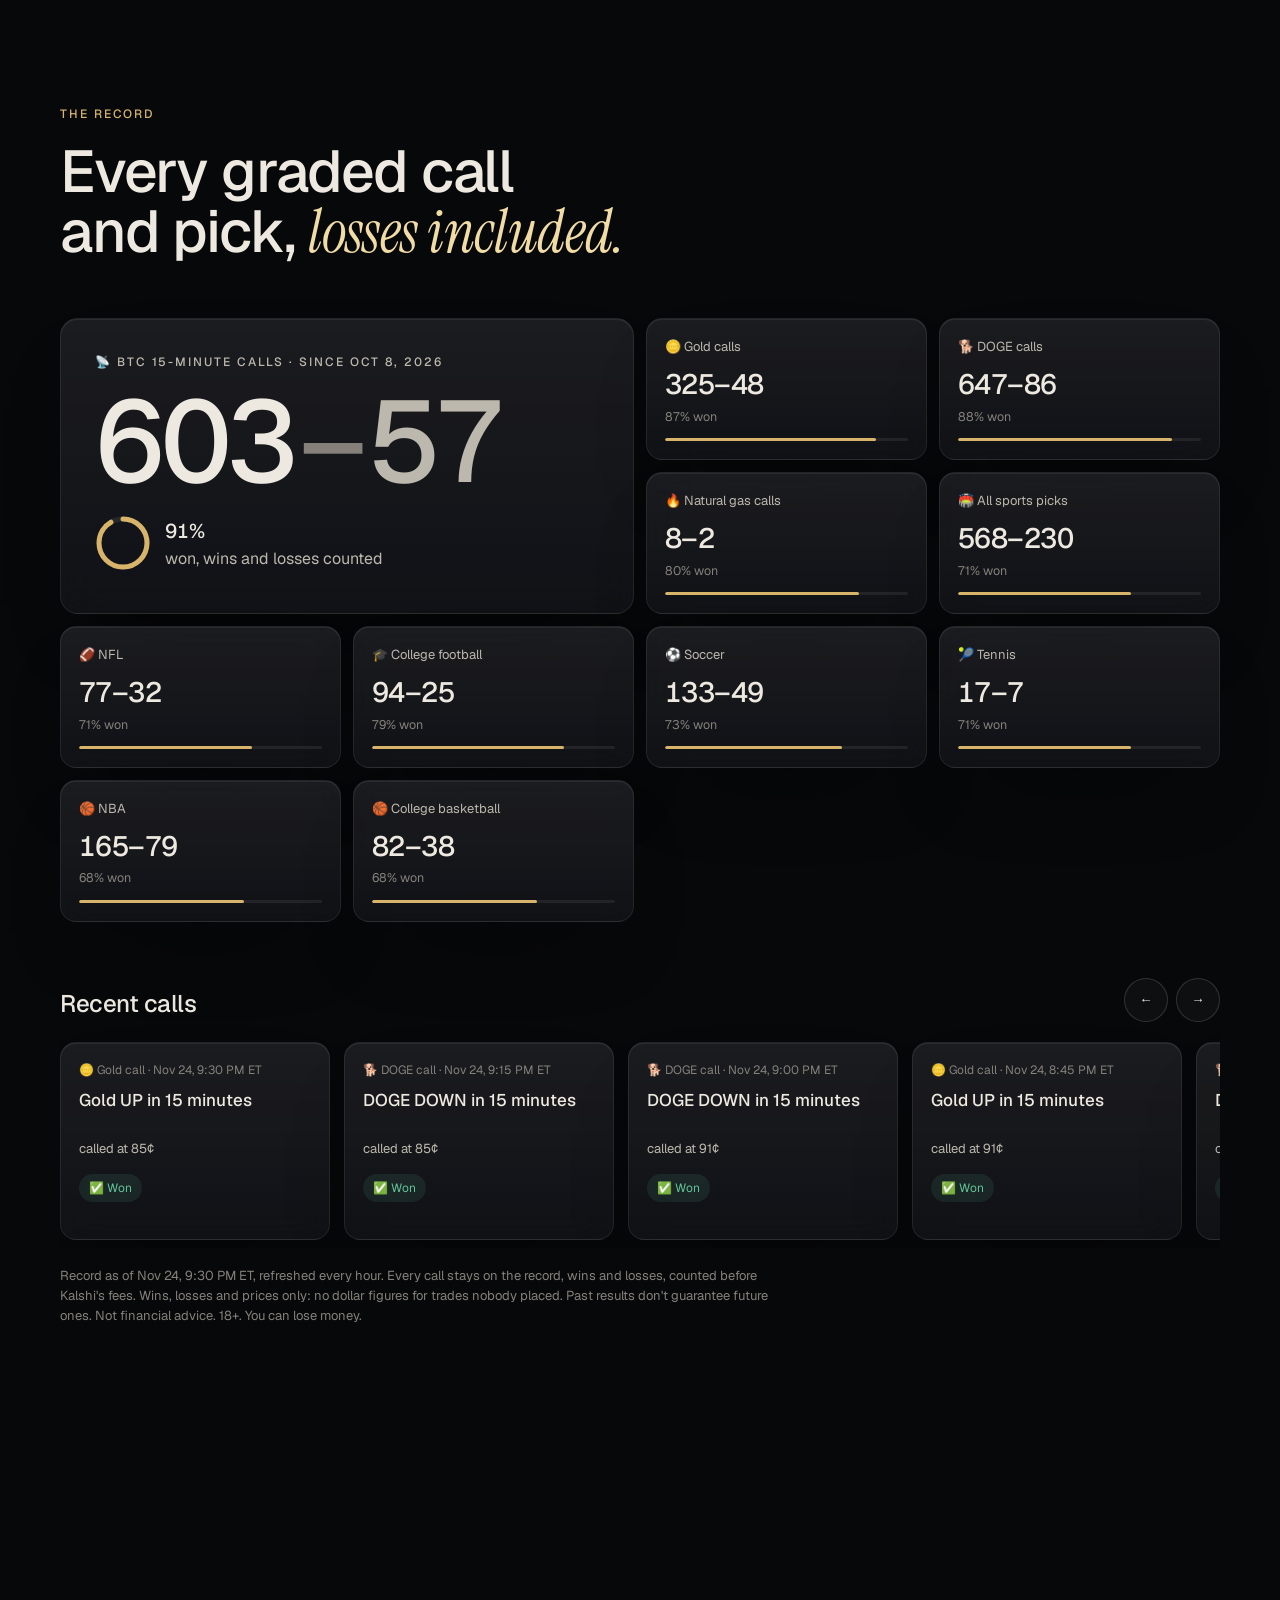
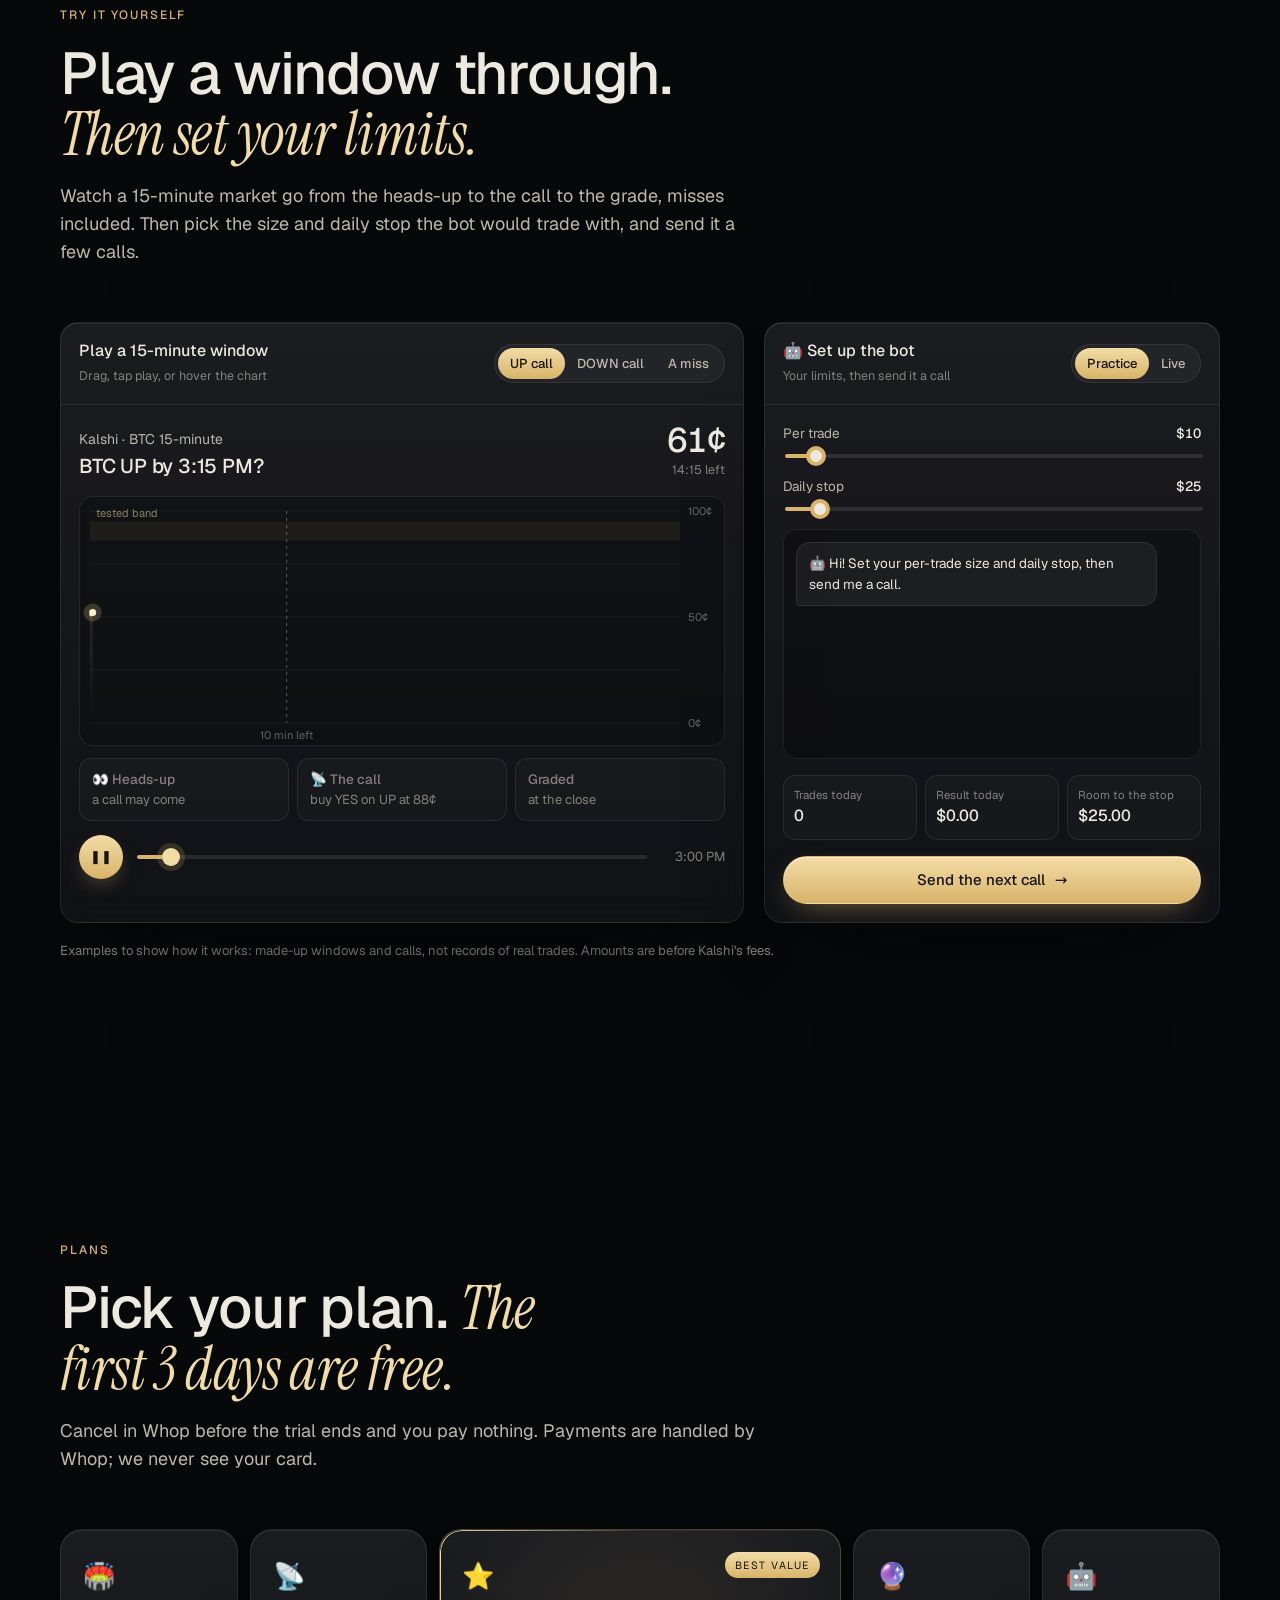
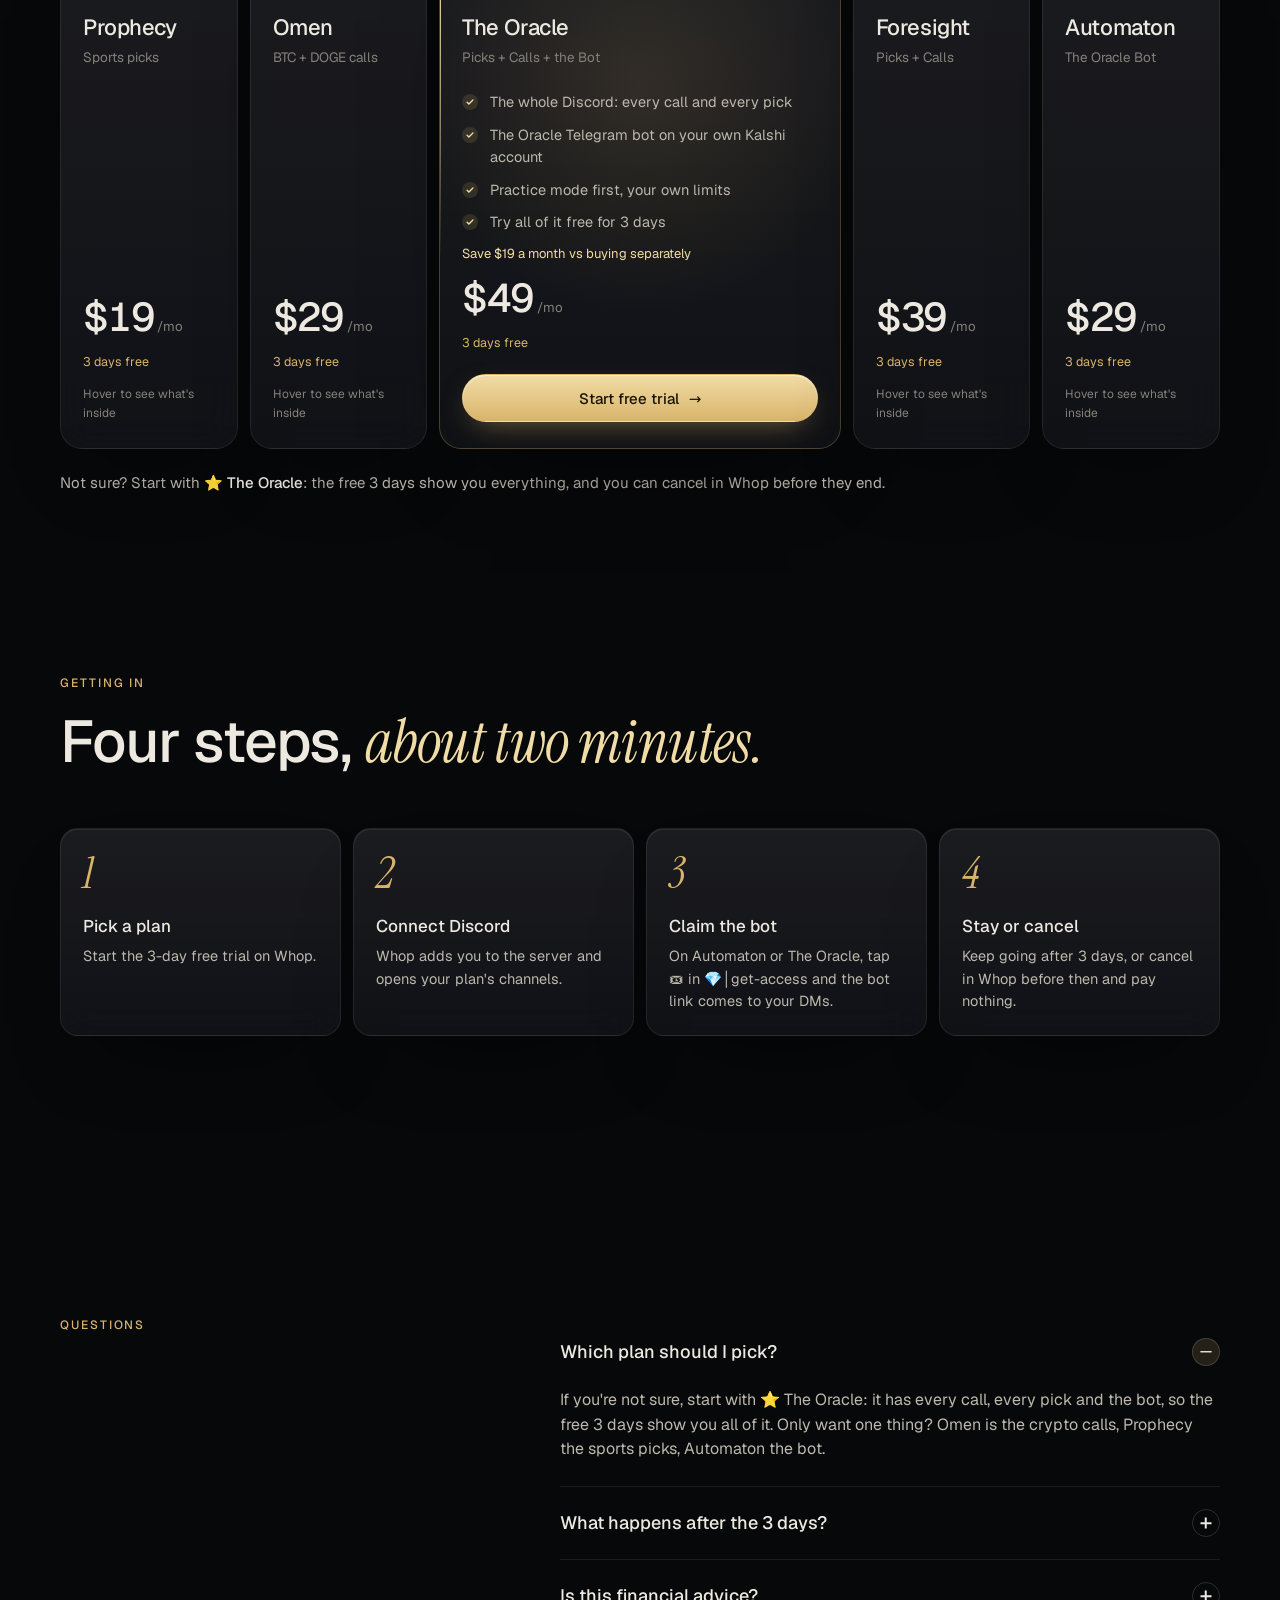
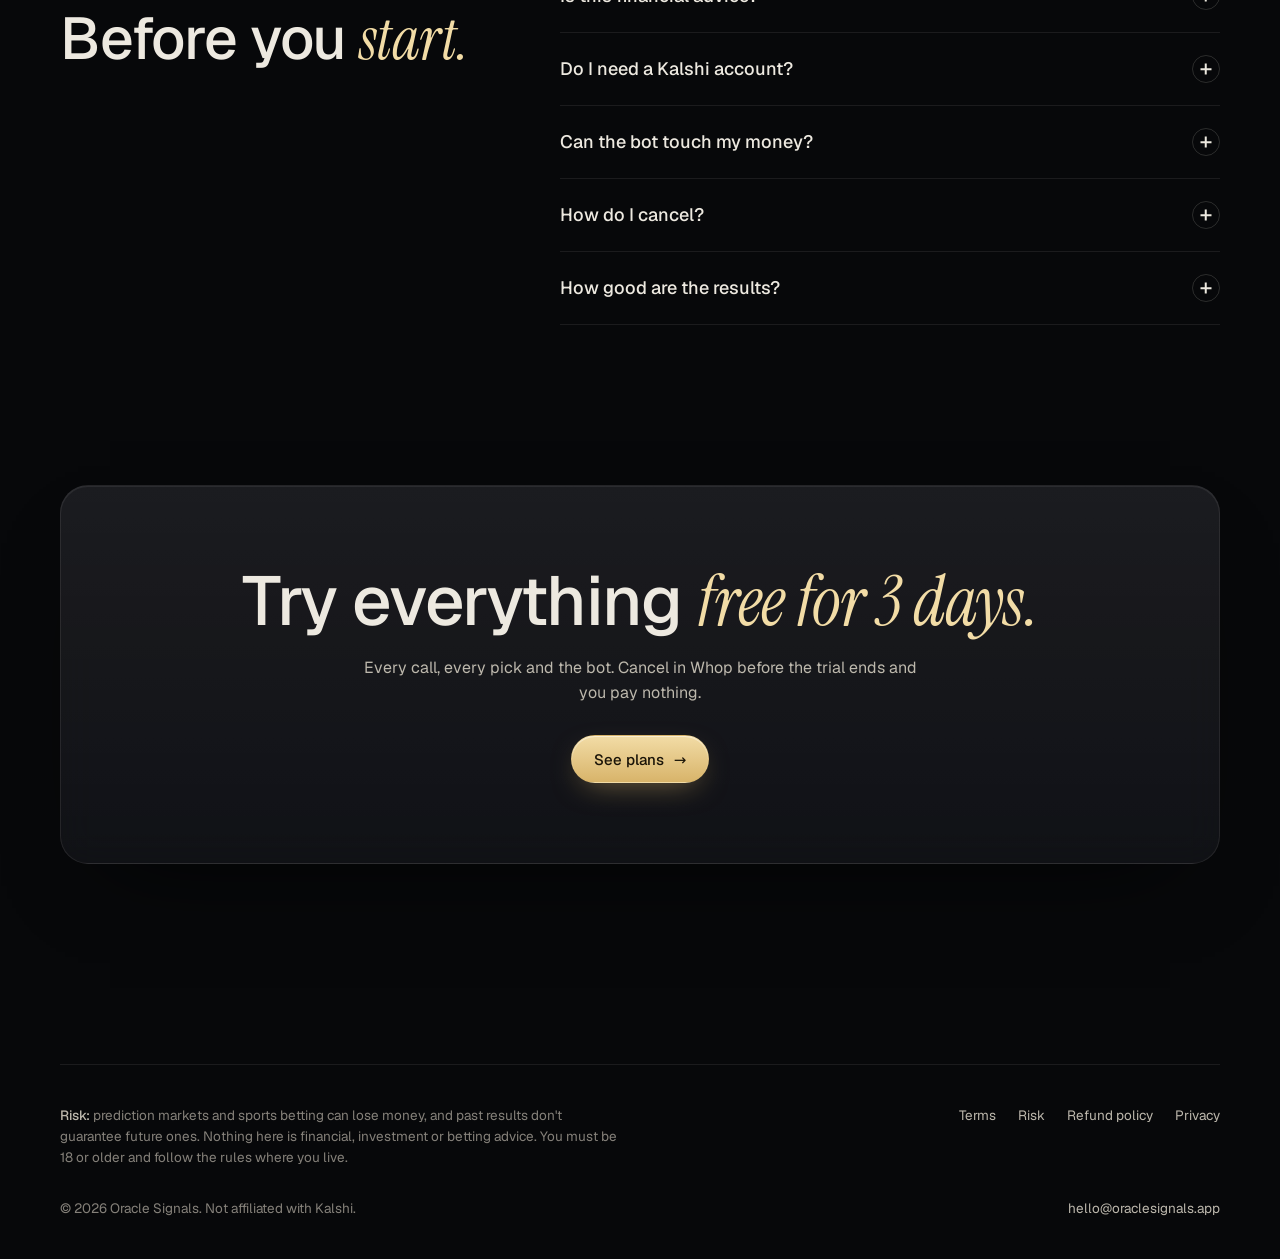
==== commit 2625bbd3: "🌐 Recent calls: wins and losses, quiet-member list, payment-failed and cancelled lists for the owner" ====
--- a/index.html
+++ b/index.html
@@ -270,6 +270,9 @@
 .win .wt { font-size: 17px; font-weight: 500; margin-top: 10px; line-height: 1.3; min-height: 44px; }
 .win .wd { font-size: 13px; color: var(--soft); margin-top: 6px; }
 .win .ws { margin-top: 14px; display: inline-flex; align-items: center; gap: 6px; font-size: 12px; color: var(--win); padding: 5px 10px; border-radius: 99px; background: rgba(98, 197, 154, .1); }
+.win .ws.lost { color: #f08a8a; background: rgba(240, 138, 138, .1); }
+.win .wn { font-size: 12.5px; color: var(--muted); margin-left: 8px; }
+.net { font-size: 13px; color: var(--muted); margin-top: 6px; }
 .fine { color: var(--muted); font-size: 13px; margin-top: 18px; max-width: 80ch; }
 @media (max-width: 900px) { .record-top { grid-template-columns: 1fr 1fr; } }
 @media (max-width: 520px) { .tile .rec { font-size: 24px; } .headline-stat { padding: 24px; } }
@@ -701,19 +704,21 @@
             <svg class="ring" viewBox="0 0 56 56" aria-hidden="true"><circle cx="28" cy="28" r="24" fill="none" stroke="rgba(255,255,255,.08)" stroke-width="5"/><circle id="ring" cx="28" cy="28" r="24" fill="none" stroke="#d8b46a" stroke-width="5" stroke-linecap="round" stroke-dasharray="150.8" stroke-dashoffset="150.8" transform="rotate(-90 28 28)" style="transition:stroke-dashoffset 1.4s cubic-bezier(.05,.6,.4,.9)"/></svg>
             <div><b class="num" id="btc-pct" style="color:var(--ink);font-weight:500;font-size:20px">91%</b><br>won, wins and losses counted</div>
           </div>
+          <div class="net" id="btc-net" hidden></div>
         </div>
         <div class="tiles" id="tiles"></div>
       </div>
 
       <div class="wins-head">
-        <h3>Recent wins</h3>
+        <h3>Recent calls</h3>
         <div class="wins-ctrl">
-          <button class="icon-btn" id="prev" aria-label="Earlier wins">←</button>
-          <button class="icon-btn" id="next" aria-label="Later wins">→</button>
+          <button class="icon-btn" id="prev" aria-label="Earlier calls">←</button>
+          <button class="icon-btn" id="next" aria-label="Later calls">→</button>
         </div>
       </div>
       <div class="wins" id="wins"></div>
-      <p class="fine">Record as of <span id="updated">Nov 6, 2:00 AM ET</span>, refreshed every hour. Wins, losses and prices only: no dollar figures for trades nobody placed. Past results don't guarantee future ones.</p>
+      <p class="fine">Record as of <span id="updated">Nov 6, 2:00 AM ET</span>, refreshed every hour. Every call stays on the record, wins and losses, counted before Kalshi's fees. Wins, losses and prices only: no dollar figures for trades nobody placed. Past results don't guarantee future ones. Not financial advice. 18+. You can lose money.</p>
+      <p class="fine" id="hypo" hidden></p>
     </div>
   </section>
 
@@ -1066,6 +1071,8 @@
   return null;
 }
 const pct = s => Math.round(100 * s.won / Math.max(1, s.won + s.lost));
+const cents = c => `${c >= 0 ? "+" : "−"}${Math.abs(c).toFixed(1)}¢`;
+const netLine = s => s.net_c == null ? "" : `${cents(s.net_c)} a call after fees`;
 loadRecord().then(d => {
   if (!d) return;
   const btc = d.btc;
@@ -1077,21 +1084,28 @@
     $("#ring").dataset.p = pct(btc);
     $("#ring").style.strokeDashoffset = String(150.8 * (1 - pct(btc) / 100)); // rests at its value even if the observer never fires
     if (btc.since) $("#since").textContent = btc.since;
+    if (btc.net_c != null) { const n = $("#btc-net"); n.textContent = `Average per call, one contract: ${netLine(btc)}`; n.hidden = false; }
   }
+  if (d.hypothetical) { const h = $("#hypo"); h.textContent = `⚖️ ${d.hypothetical}`; h.hidden = false; }
   if (d.updated) $("#updated").textContent = d.updated;
   const tiles = $("#tiles");
   const sp = (d.sports || []).filter(s => s.won + s.lost);
-  const all = sp.length > 1 ? [{ emoji: "🏟️", label: "All sports picks", won: sp.reduce((a, s) => a + s.won, 0), lost: sp.reduce((a, s) => a + s.lost, 0) }] : [];
+  const graded = s => s.won + s.lost + (s.push || 0), withNet = sp.filter(s => s.net_c != null);
+  const allNet = withNet.length ? withNet.reduce((a, s) => a + s.net_c * graded(s), 0) / Math.max(1, withNet.reduce((a, s) => a + graded(s), 0)) : null;
+  const all = sp.length > 1 ? [{ emoji: "🏟️", label: "All sports picks", won: sp.reduce((a, s) => a + s.won, 0), lost: sp.reduce((a, s) => a + s.lost, 0), net_c: allNet }] : [];
   for (const s of [...(d.coins || []), ...all, ...sp].filter(s => s.won + s.lost)) {
     const t = el("div", "tile glass");
-    t.append(el("div", "lbl", `${s.emoji} ${s.label.replace(" 15-minute calls", " calls")}`), el("div", "rec num", `${s.won}–${s.lost}`), el("div", "pct", `${pct(s)}% won`));
+    t.append(el("div", "lbl", `${s.emoji} ${s.label.replace(" 15-minute calls", " calls")}`), el("div", "rec num", `${s.won}–${s.lost}`), el("div", "pct", `${pct(s)}% won${netLine(s) ? ` · ${netLine(s)}` : ""}`));
     const bar = el("div", "bar"), i = el("i"); i.style.width = `${pct(s)}%`; bar.append(i); t.append(bar); tiles.append(t);
   }
   const row = $("#wins");
-  for (const w of d.wins || []) {
-    const c = el("article", "win glass");
+  for (const w of d.calls || d.wins || []) {  // "Recent calls": wins and losses (older feeds: wins only)
+    const c = el("article", "win glass"), lost = w.result === "lost";
+    const badge = el("div");
+    badge.append(el("span", lost ? "ws lost" : "ws", lost ? "❌ Lost" : "✅ Won"));
+    if (w.net_text) badge.append(el("span", "wn", w.net_text));
     c.append(el("div", "wk", `${w.emoji} ${w.kind} · ${w.when}`), el("div", "wt", w.title),
-             el("div", "wd", String(w.detail || "").replace(/ · at None¢/, "")), el("span", "ws", "✅ Won"));
+             el("div", "wd", String(w.detail || "").replace(/ · at None¢/, "")), badge);
     row.append(c);
   }
   const step = () => (row.querySelector(".win")?.offsetWidth || 270) + 14;
@@ -1412,6 +1426,7 @@
 /* ---------------- 👑 the owner view ---------------- */
 const money0 = v => `$${Math.round(v).toLocaleString("en-US")}`;
 const ago = ts => { const d = Math.round((ts * 1000 - Date.now()) / 3600000); return d <= 24 ? `in ${Math.max(1, d)} h` : `in ${Math.round(d / 24)} days`; };
+const since = ts => { const d = Math.floor((Date.now() - ts * 1000) / 86400000); return d < 1 ? "today" : d === 1 ? "1 day ago" : `${d} days ago`; };
 let OWNER = null;
 function renderOwner(a) {
   const mem = a.members;
@@ -1432,7 +1447,19 @@
     const tr = card("m-trials", "Trials ending in 3 days");
     if (mem.trials_ending.length) for (const x of mem.trials_ending) tr.append(rowsOf([[`${x.name} · ${x.plan}`, ago(x.ends)]]));
     else tr.append(el("div", "m-sub", "None in the next 3 days."));
+    // 💳 👋 the growth plan (2026-11-24): who to follow up with by hand
+    const pd = card("m-late", "💳 Payment failed");
+    if ((mem.past_due || []).length) { for (const x of mem.past_due) pd.append(rowsOf([[`${x.name} · ${x.plan}`, since(x.since)]])); pd.append(el("div", "m-sub", "Message them: their card didn't go through. The draft is in the growth plan.")); }
+    else pd.append(el("div", "m-sub", "No failed payments."));
+    const cx = card("m-gone", "👋 Cancelled, last 45 days");
+    if ((mem.cancelled || []).length) for (const x of mem.cancelled) { cx.append(rowsOf([[`${x.name} · ${x.plan}`, since(x.when)]])); cx.append(el("div", "m-sub", `“${x.reason}”`)); }
+    else cx.append(el("div", "m-sub", "Nobody cancelled in the last 45 days."));
   } else k.append(el("div", "m-sub", "Whop's member list couldn't be read just now; the rest is below."));
+  if (a.quiet) {  // 😶 the growth plan (2026-11-24): members to check in with by hand
+    const q = card("m-quiet", "😶 Quiet for a week");
+    if (a.quiet.length) { for (const x of a.quiet) q.append(rowsOf([[`${x.name} · ${x.plan}`, x.since ? `last seen ${since(x.since)}` : "not seen yet"]])); q.append(el("div", "m-sub", "No ✅ tap and no site visit in 7 days. A quick personal hello works best.")); }
+    else q.append(el("div", "m-sub", "Everyone's been active this week."));
+  }
   const rc = card("m-rec2", "The record");
   if (a.record) { rc.append(rowsOf(a.record.rows.map(r => [r.label, `${r.won}–${r.lost}`]))); if (a.record.updated) rc.append(el("div", "m-sub", `as of ${a.record.updated}`)); }
   const b = card("m-bots", "Telegram bot users");
